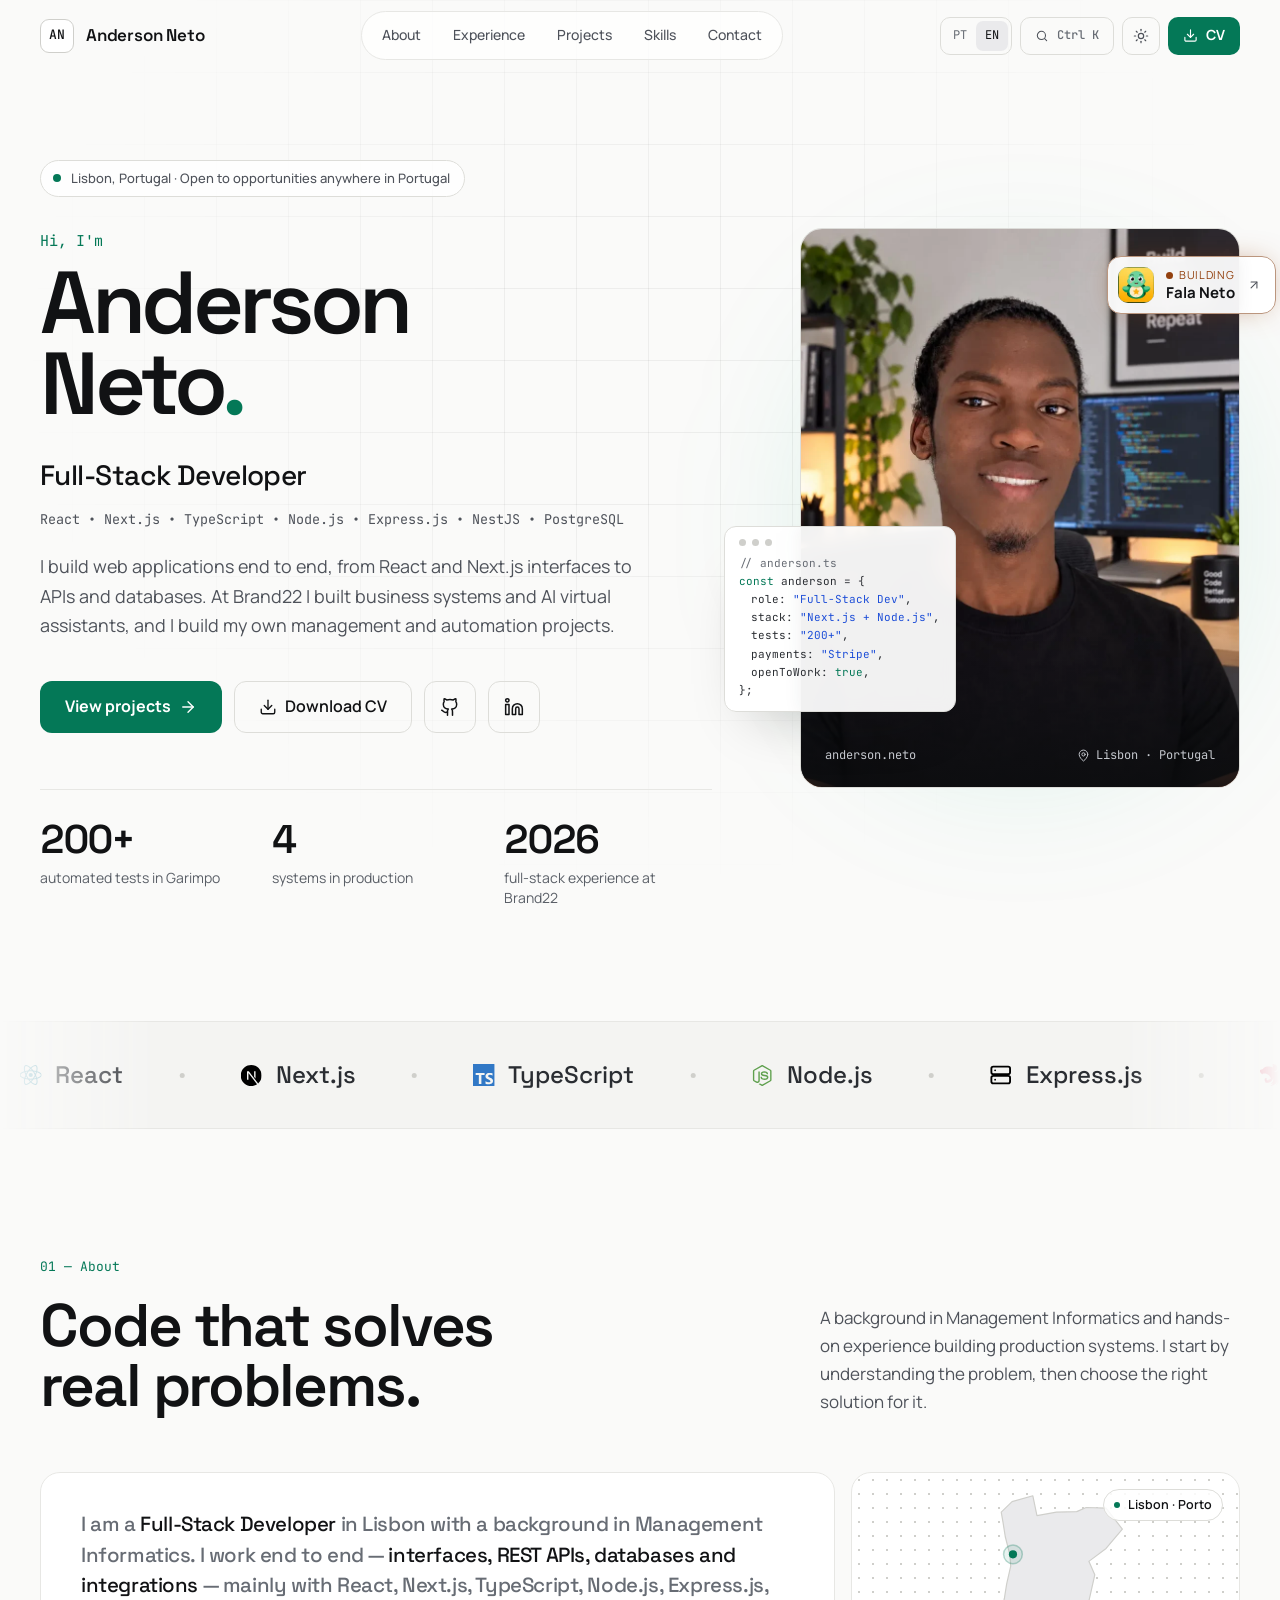
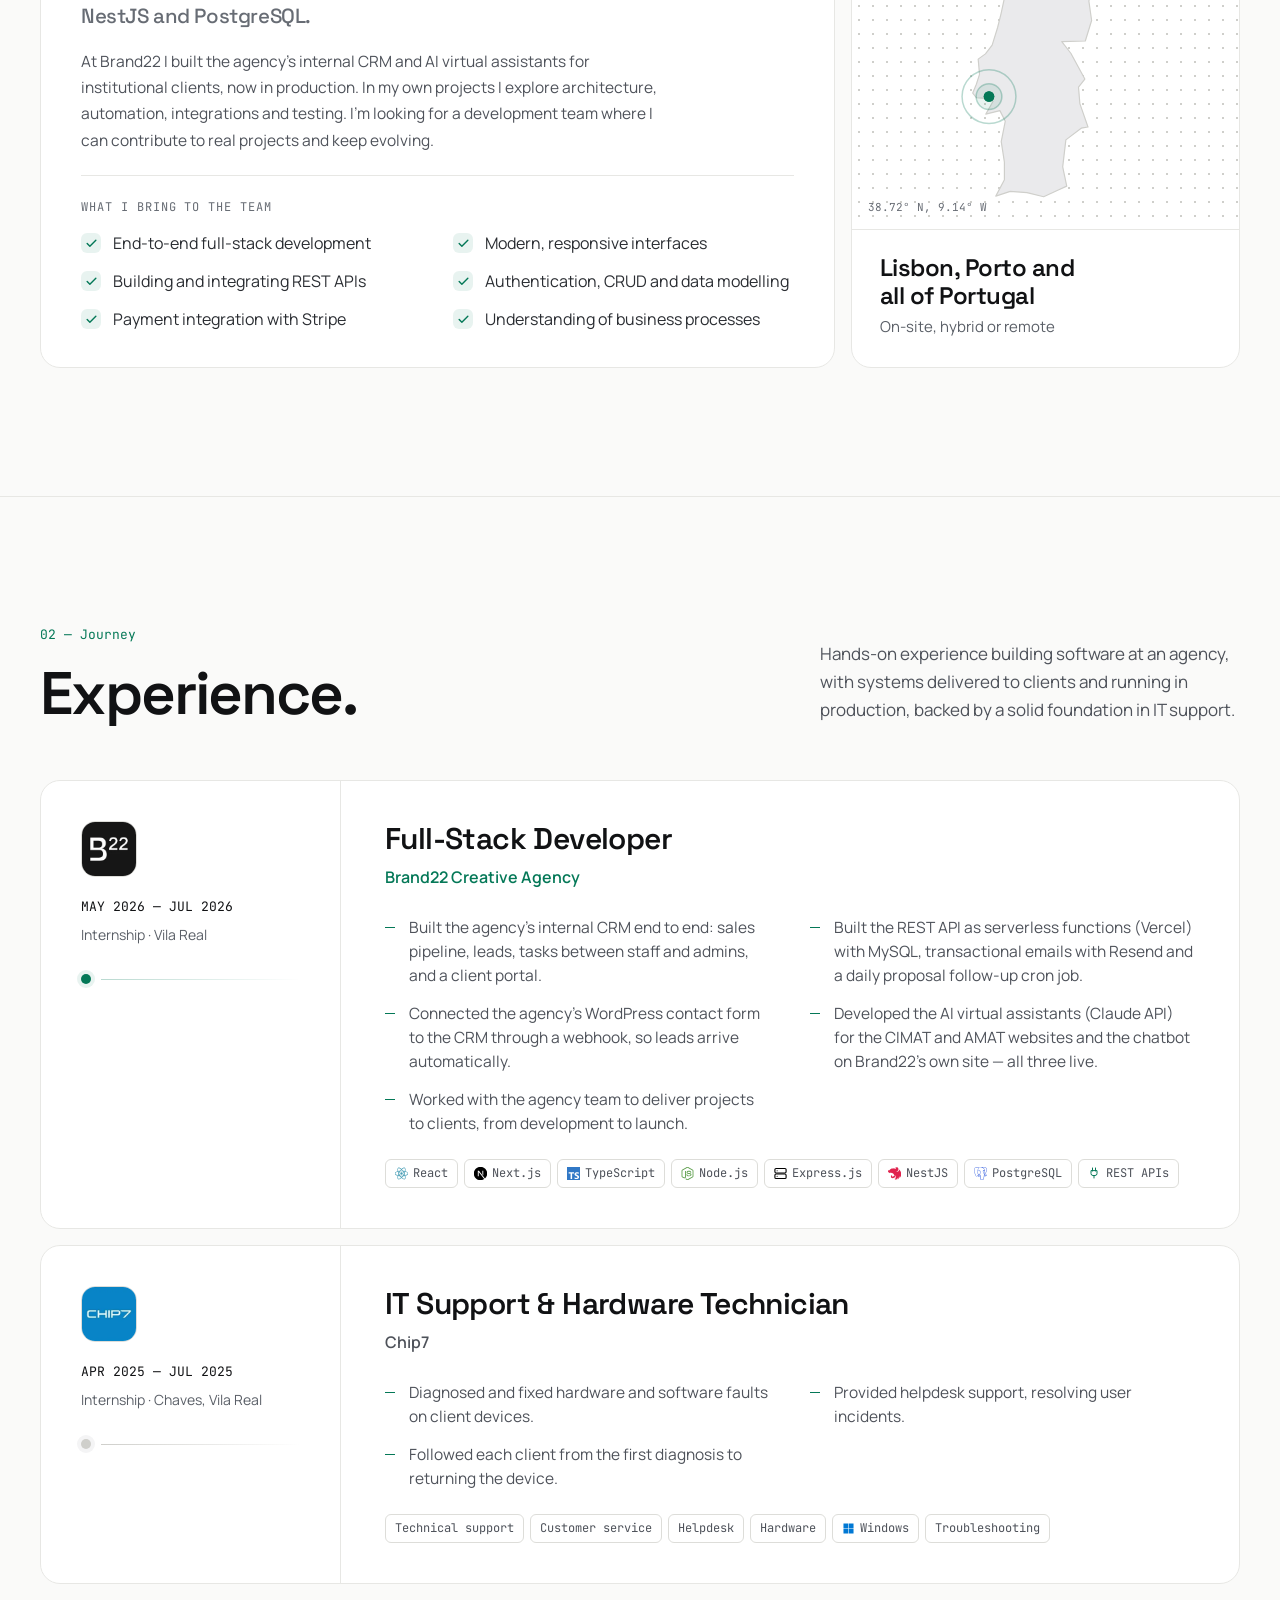
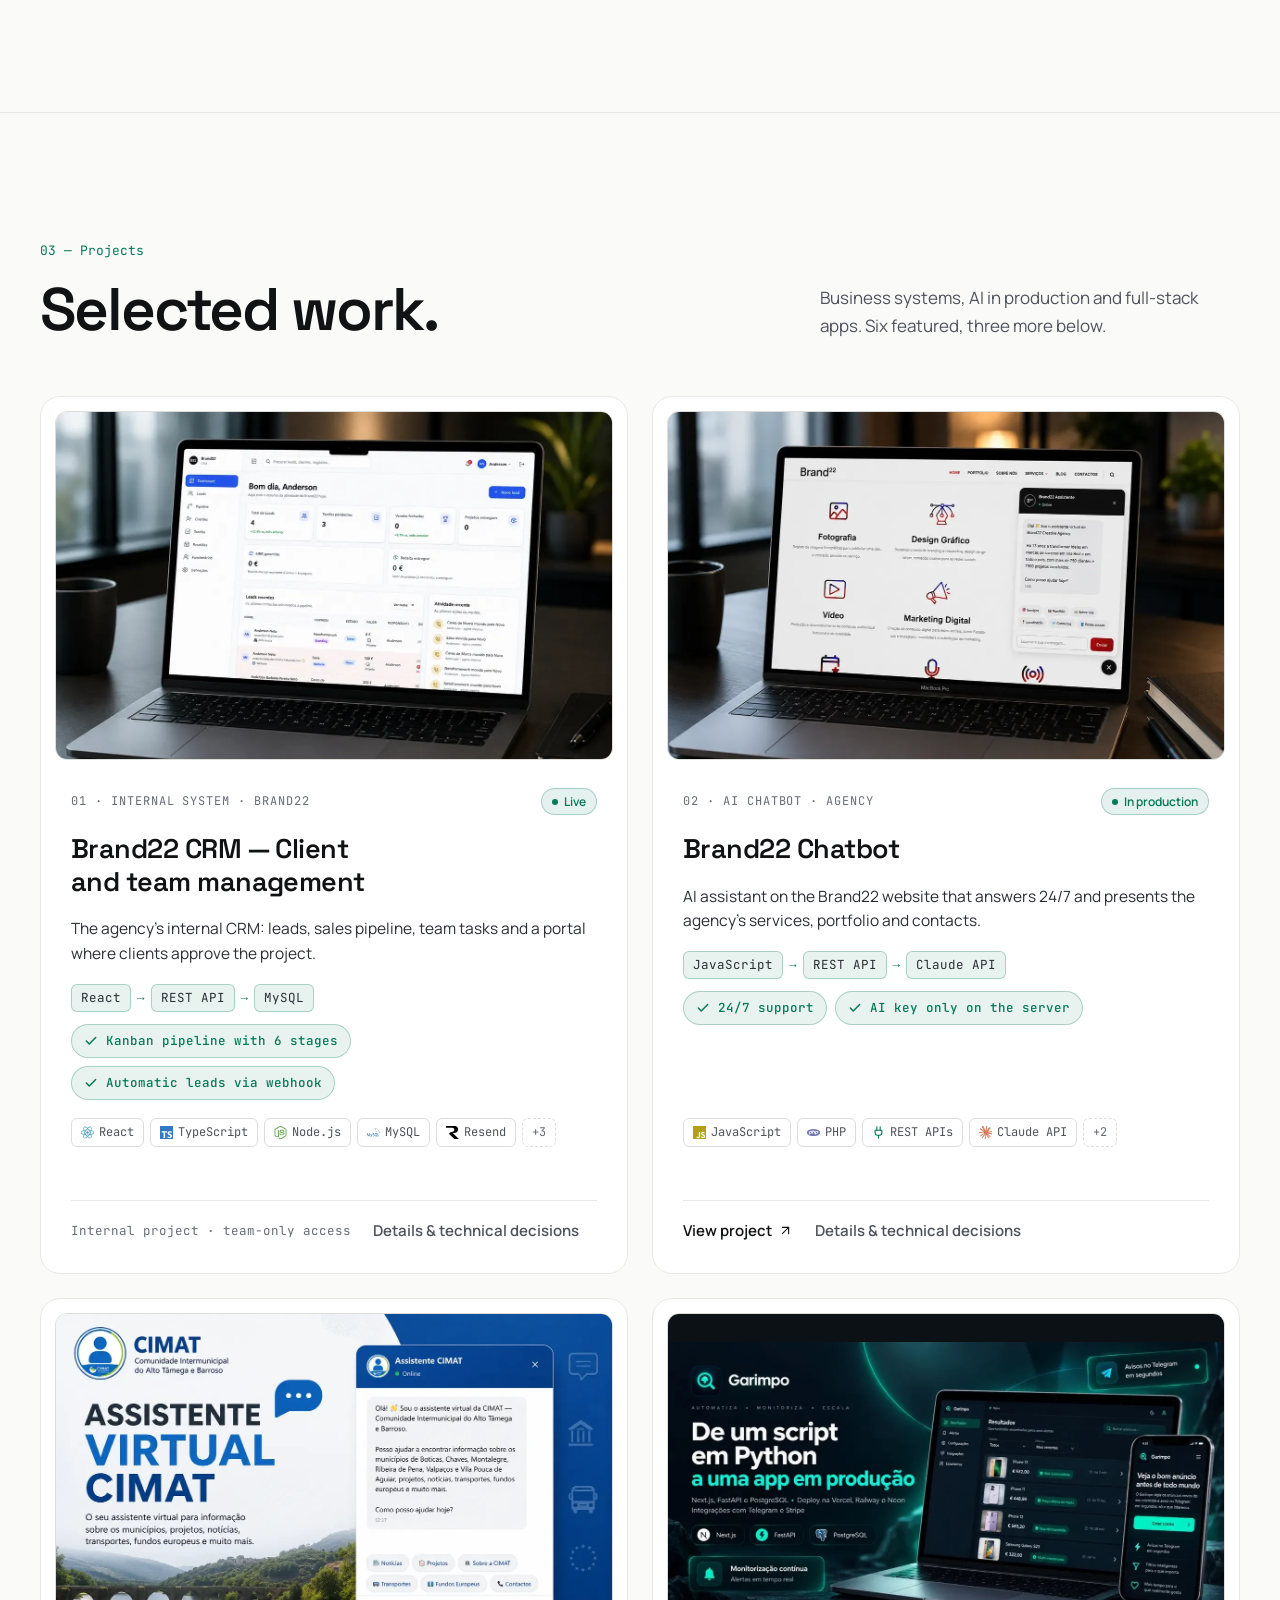
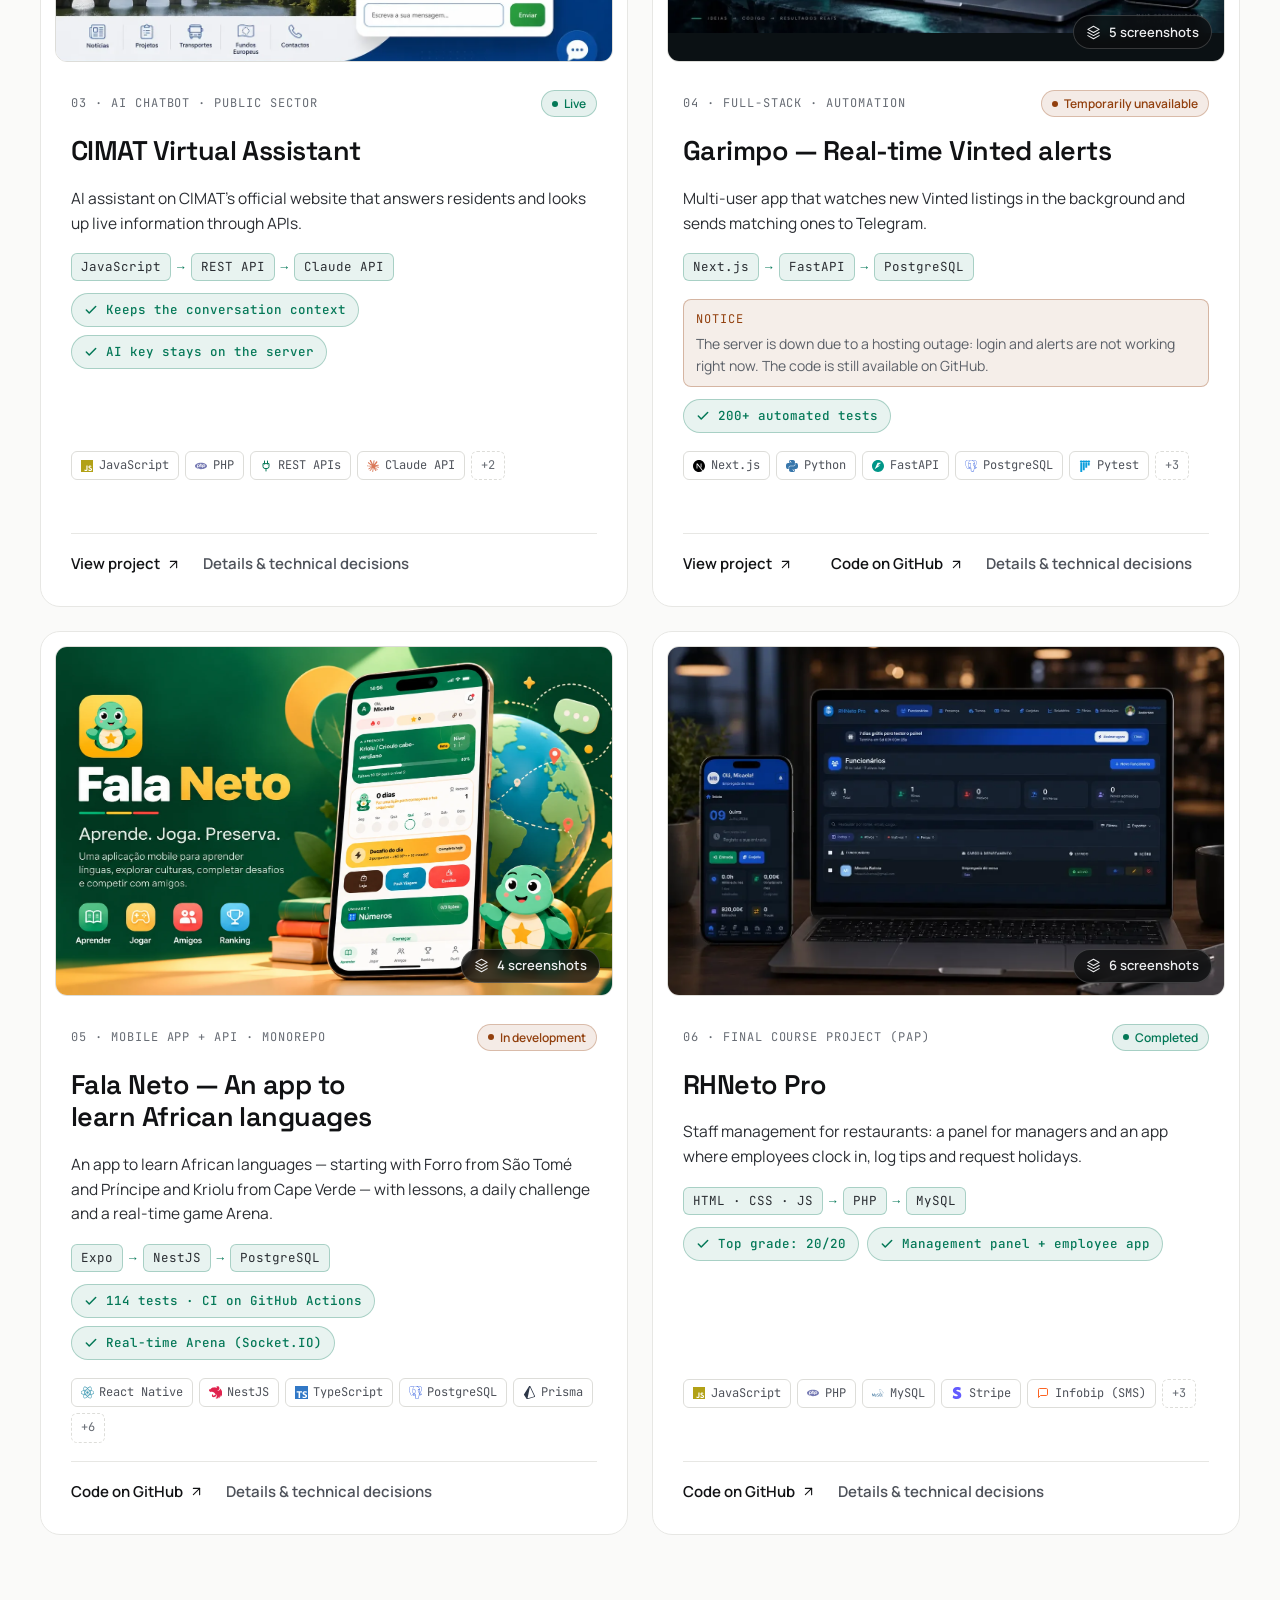
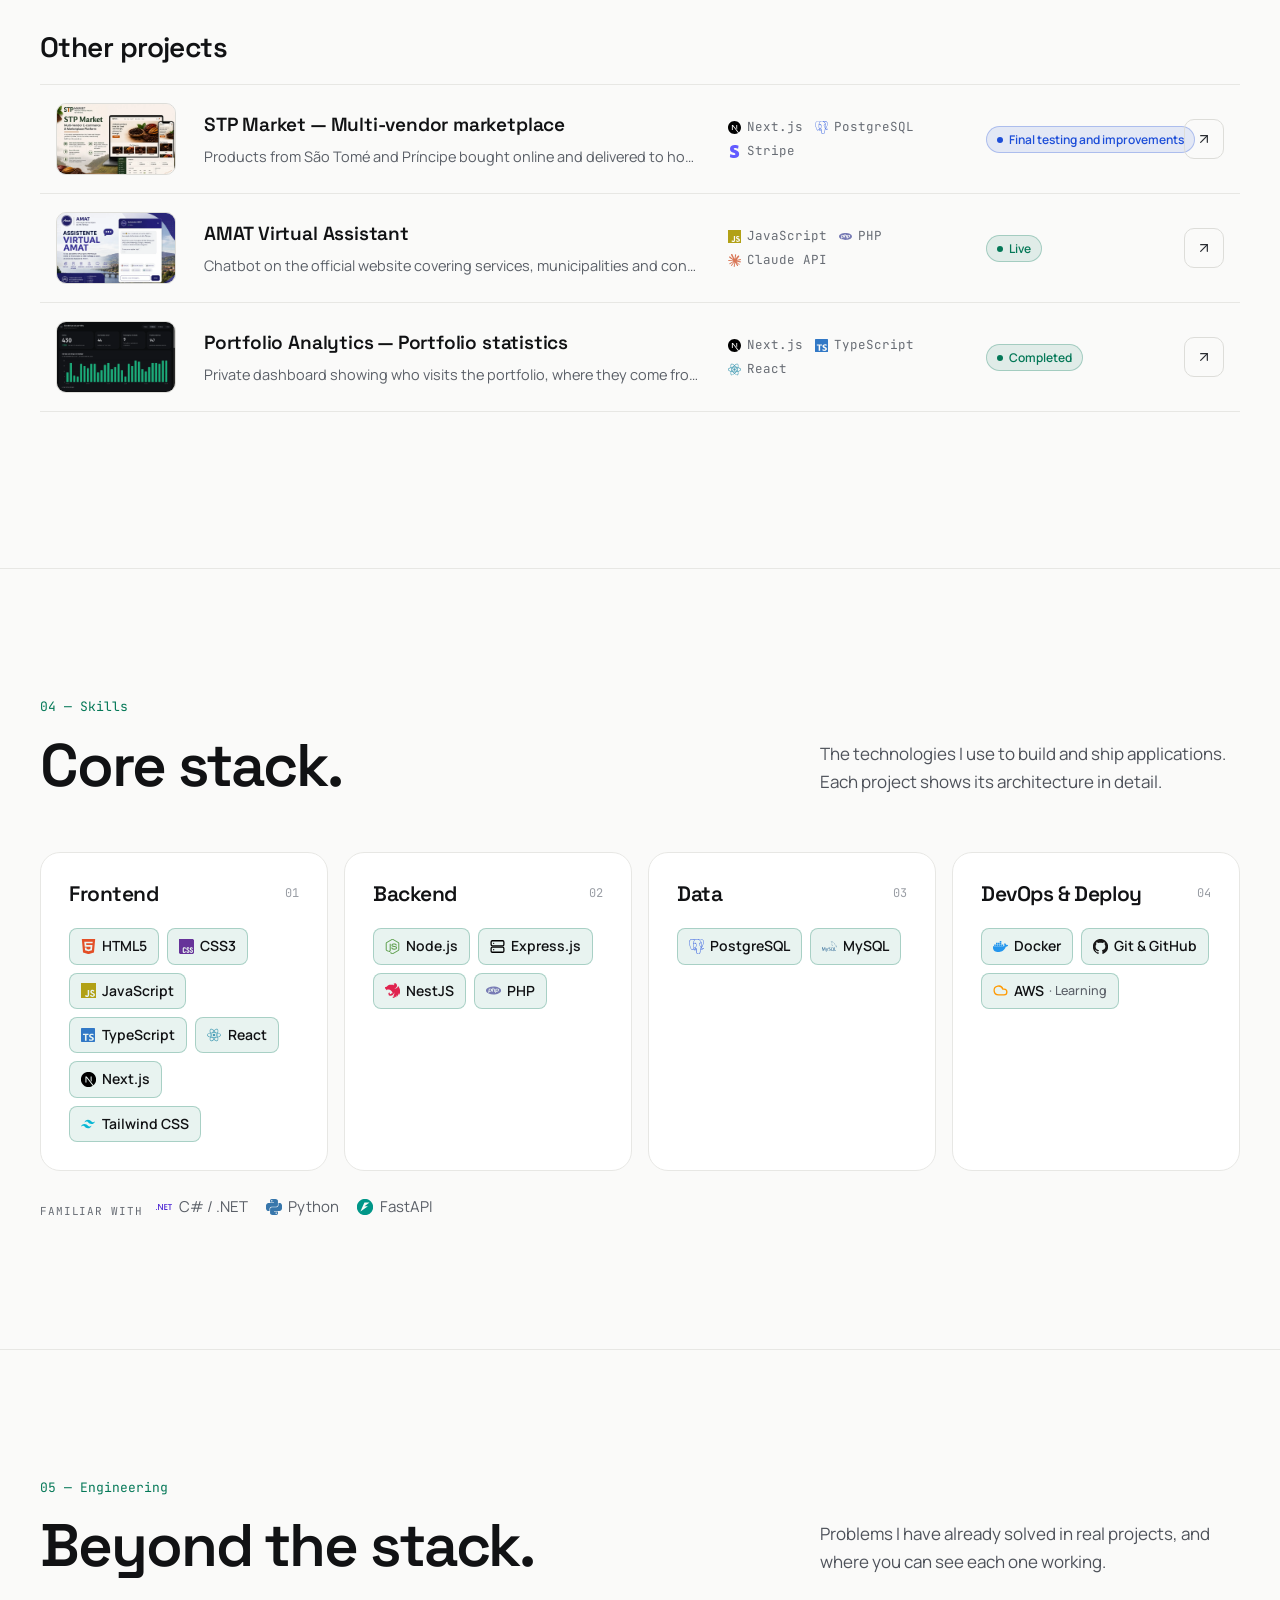
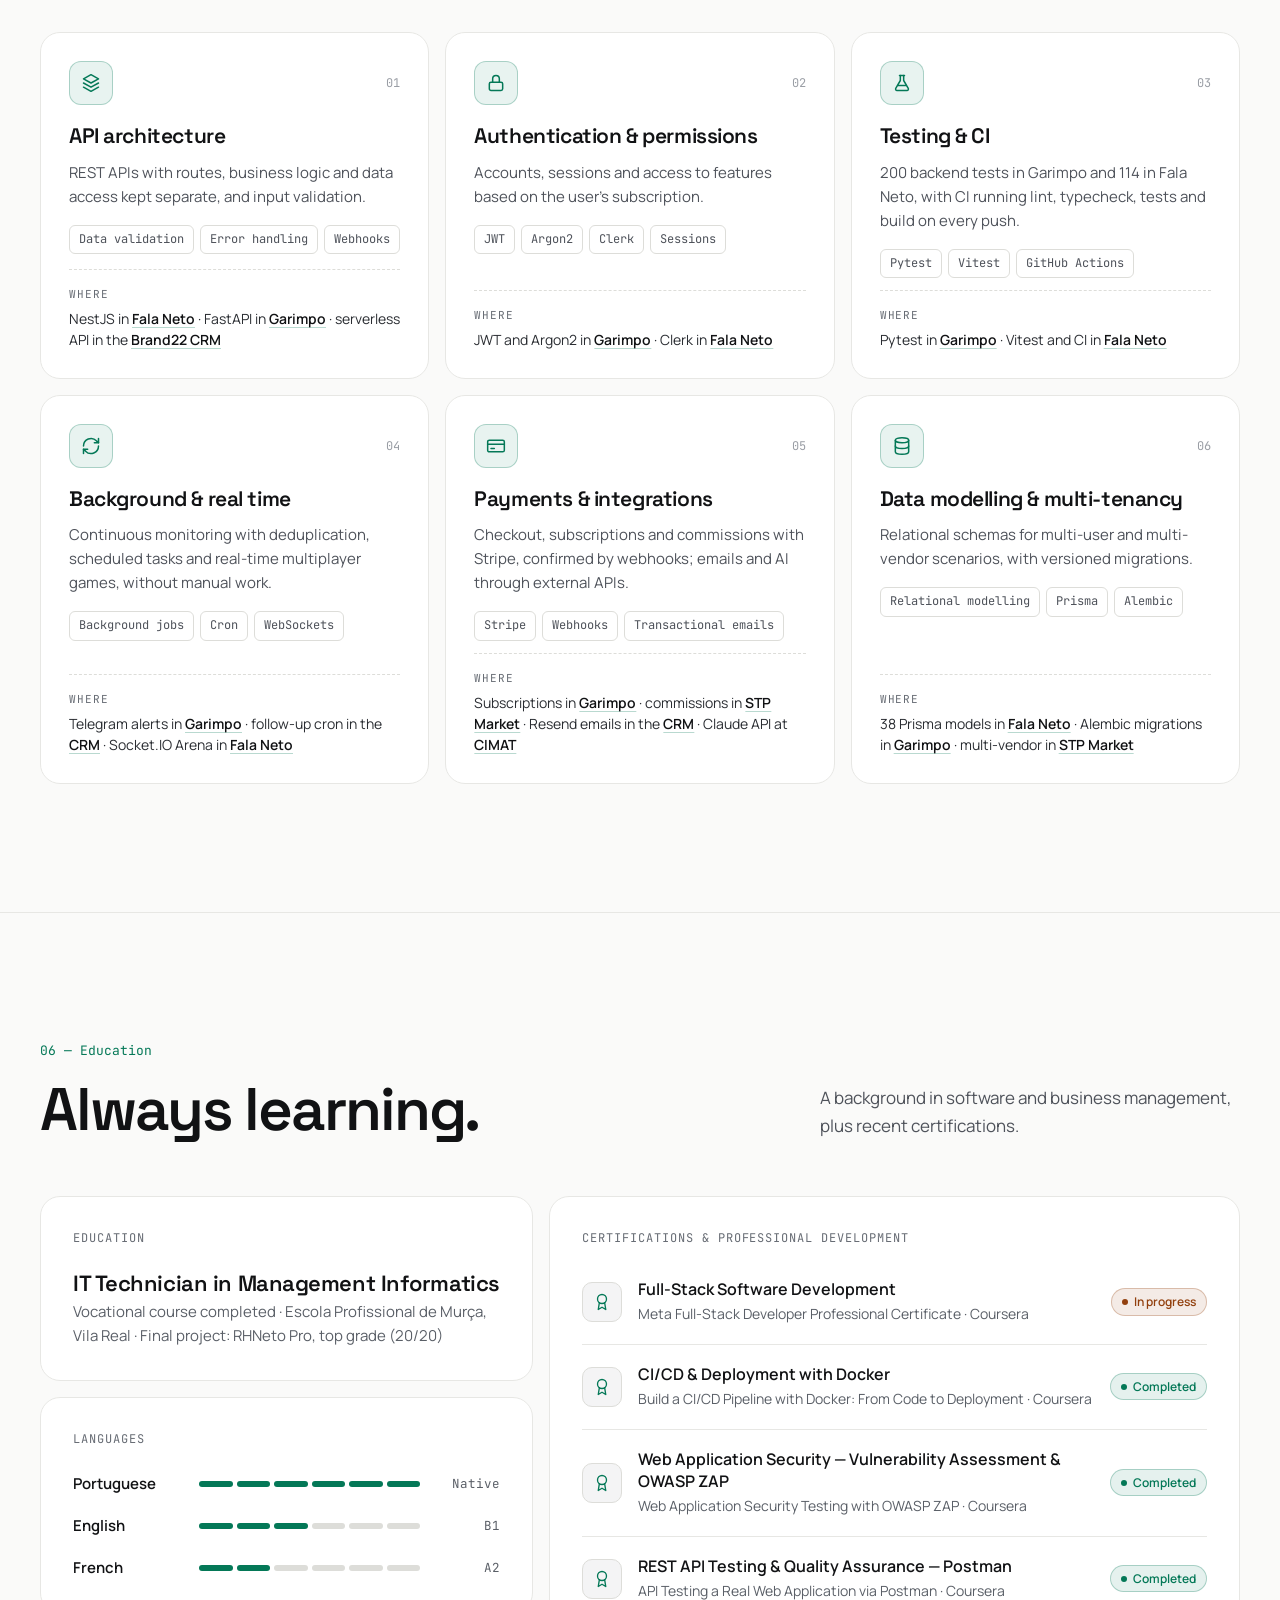
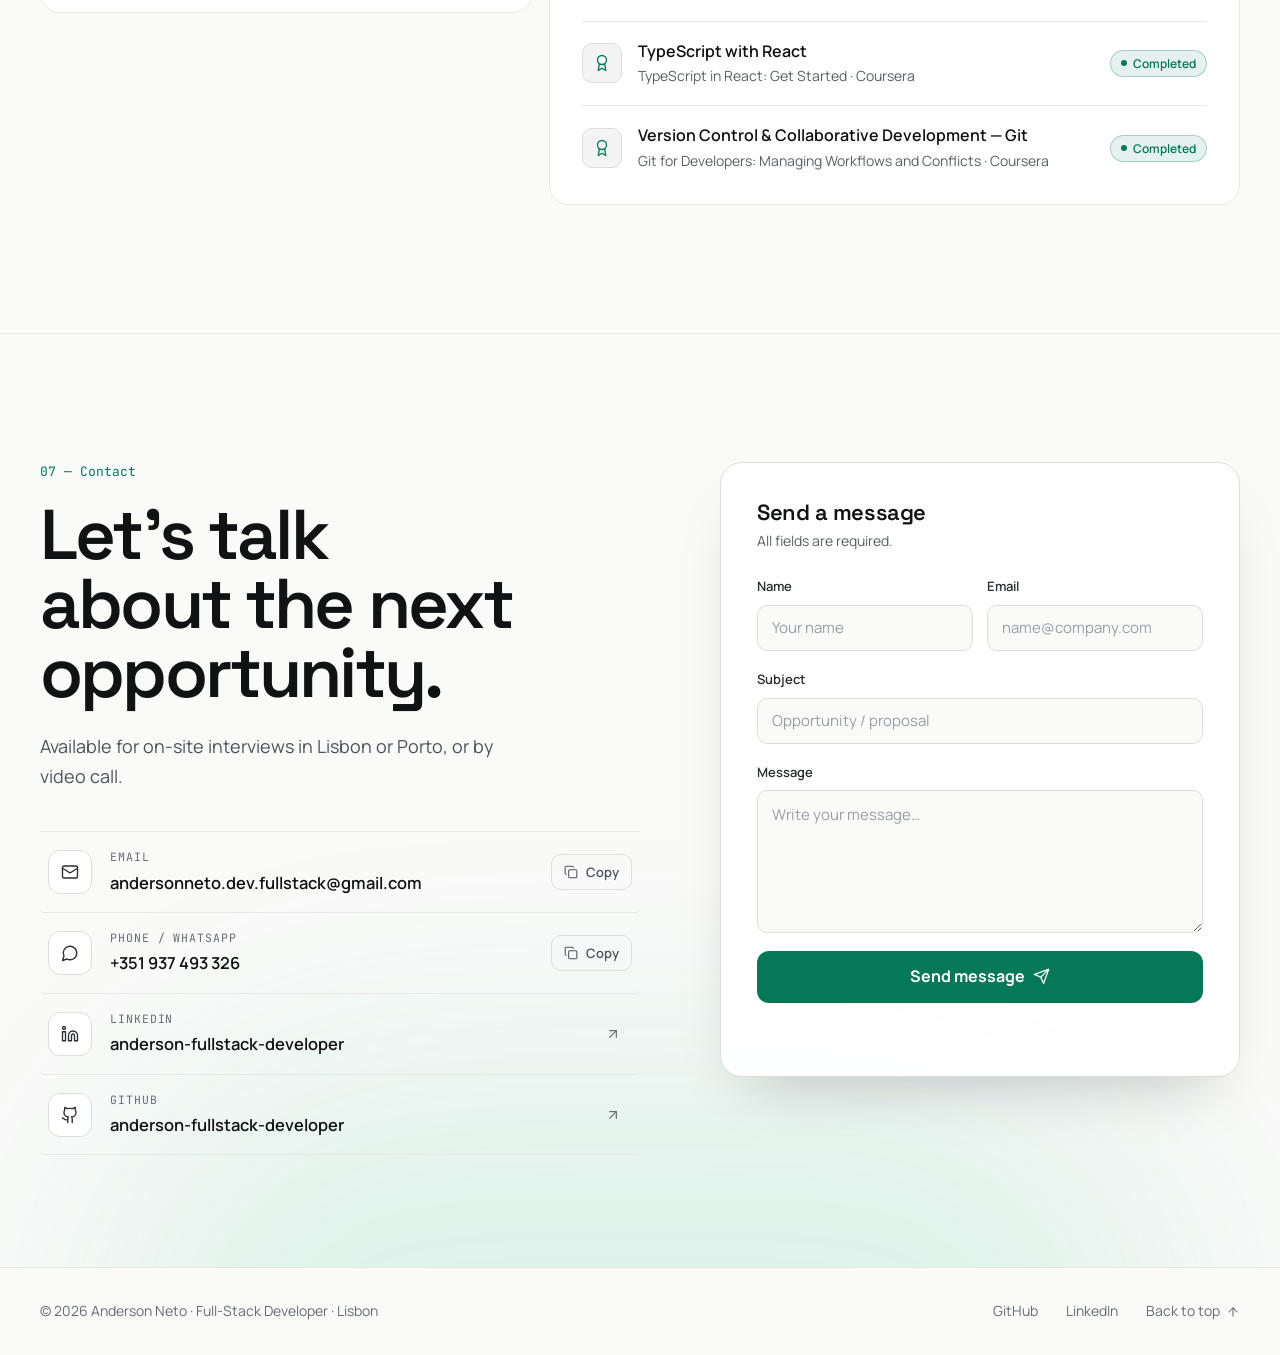
==== en.html @ 2ad6098a "docs: update links to the renamed GitHub repositories" ====
<!DOCTYPE html>
<html lang="en" data-theme="dark">
<head>
  <meta charset="UTF-8">
  <meta name="viewport" content="width=device-width, initial-scale=1.0">

  <title>Anderson Neto | Full-Stack Developer</title>
  <meta name="description" content="Portfolio of Anderson Neto, Full-Stack Developer in Lisbon: React, Next.js, TypeScript and Node.js. An internal CRM and AI assistants in production, built at Brand22.">
  <meta name="author" content="Anderson Neto">
  <meta name="robots" content="index, follow">
  <meta name="theme-color" content="#0C0D0F" media="(prefers-color-scheme: dark)">
  <meta name="theme-color" content="#FAFAF9" media="(prefers-color-scheme: light)">
  <link rel="canonical" href="https://andersonneto.gt.tc/en.html">
  <link rel="alternate" hreflang="pt-PT" href="https://andersonneto.gt.tc/">
  <link rel="alternate" hreflang="en" href="https://andersonneto.gt.tc/en.html">
  <link rel="alternate" hreflang="x-default" href="https://andersonneto.gt.tc/">
  <link rel="icon" href="data:image/svg+xml,%3Csvg xmlns='http://www.w3.org/2000/svg' viewBox='0 0 64 64'%3E%3Crect width='64' height='64' rx='14' fill='%230C0D0F'/%3E%3Ctext x='32' y='41' font-family='monospace' font-size='26' font-weight='700' fill='%23ECEDEF' text-anchor='middle'%3EAN%3C/text%3E%3Ccircle cx='52' cy='50' r='4' fill='%2334D399'/%3E%3C/svg%3E">

  <meta property="og:type" content="website">
  <meta property="og:title" content="Anderson Neto | Full-Stack Developer">
  <meta property="og:description" content="An internal CRM and AI assistants in production, built at Brand22. React, Next.js, TypeScript and Node.js.">
  <meta property="og:url" content="https://andersonneto.gt.tc/en.html">
  <meta property="og:site_name" content="Anderson Neto">
  <meta property="og:image" content="https://andersonneto.gt.tc/assets/img/og-image-en.png">
  <meta property="og:image:width" content="1200">
  <meta property="og:image:height" content="630">
  <meta property="og:image:alt" content="Anderson Neto, Full-Stack Developer: React, Next.js, TypeScript, Node.js, NestJS and PostgreSQL">
  <meta property="og:locale" content="en_US">
  <meta property="og:locale:alternate" content="pt_PT">
  <meta name="twitter:card" content="summary_large_image">
  <meta name="twitter:title" content="Anderson Neto | Full-Stack Developer">
  <meta name="twitter:description" content="An internal CRM and AI assistants in production, built at Brand22. React, Next.js, TypeScript and Node.js.">
  <meta name="twitter:image" content="https://andersonneto.gt.tc/assets/img/og-image-en.png">

  <script>
    (function () {
      var theme = null;
      try { theme = localStorage.getItem("theme"); } catch (e) {}
      if (theme !== "dark" && theme !== "light") {
        theme = window.matchMedia("(prefers-color-scheme: light)").matches ? "light" : "dark";
      }
      document.documentElement.setAttribute("data-theme", theme);
      document.documentElement.classList.add("js");
    })();
  </script>

  <link rel="preload" href="assets/fonts/manrope-latin.woff2" as="font" type="font/woff2" crossorigin>
  <link rel="preload" href="assets/fonts/space-grotesk-latin.woff2" as="font" type="font/woff2" crossorigin>
  <link rel="preload" as="image" href="assets/img/profile/an-portrait.webp" type="image/webp">
  <link rel="stylesheet" href="assets/css/index.css?v=20261102">
  <script defer src="https://cdn.jsdelivr.net/npm/emailjs-com@3/dist/email.min.js"></script>
  <script defer src="assets/js/index.js?v=20261102"></script>
  <script data-goatcounter="https://andersonneto.goatcounter.com/count" async src="https://gc.zgo.at/count.js"></script>

  <script type="application/ld+json">
  {
    "@context": "https://schema.org",
    "@type": "Person",
    "name": "Anderson Neto",
    "jobTitle": "Full-Stack Developer",
    "url": "https://andersonneto.gt.tc/en.html",
    "image": "https://andersonneto.gt.tc/assets/img/profile/an-portrait.png",
    "email": "mailto:andersonneto.dev.fullstack@gmail.com",
    "knowsAbout": ["React", "Next.js", "TypeScript", "Node.js", "PostgreSQL", "MySQL", "REST APIs", "Python", "FastAPI"],
    "address": {
      "@type": "PostalAddress",
      "addressLocality": "Lisbon",
      "addressCountry": "PT"
    },
    "sameAs": [
      "https://github.com/anderson-fullstack-developer",
      "https://linkedin.com/in/anderson-fullstack-developer"
    ]
  }
  </script>
</head>
<body>
  <svg xmlns="http://www.w3.org/2000/svg" style="display: none">
    <symbol id="i-arrow-right" viewBox="0 0 24 24"><path d="M5 12h14"/><path d="m12 5 7 7-7 7"/></symbol>
    <symbol id="i-arrow-up-right" viewBox="0 0 24 24"><path d="M7 7h10v10"/><path d="M7 17 17 7"/></symbol>
    <symbol id="i-arrow-up" viewBox="0 0 24 24"><path d="m5 12 7-7 7 7"/><path d="M12 19V5"/></symbol>
    <symbol id="i-download" viewBox="0 0 24 24"><path d="M12 15V3"/><path d="M21 15v4a2 2 0 0 1-2 2H5a2 2 0 0 1-2-2v-4"/><path d="m7 10 5 5 5-5"/></symbol>
    <symbol id="i-github" viewBox="0 0 24 24"><path d="M15 22v-4a4.8 4.8 0 0 0-1-3.5c3 0 6-2 6-5.5.08-1.25-.27-2.48-1-3.5.28-1.15.28-2.35 0-3.5 0 0-1 0-3 1.5-2.64-.5-5.36-.5-8 0C6 2 5 2 5 2c-.3 1.15-.3 2.35 0 3.5A5.4 5.4 0 0 0 4 9c0 3.5 3 5.5 6 5.5-.39.49-.68 1.05-.85 1.65-.17.6-.22 1.23-.15 1.85v4"/><path d="M9 18c-4.51 2-5-2-7-2"/></symbol>
    <symbol id="i-linkedin" viewBox="0 0 24 24"><path d="M16 8a6 6 0 0 1 6 6v7h-4v-7a2 2 0 0 0-4 0v7h-4v-7a6 6 0 0 1 6-6z"/><rect x="2" y="9" width="4" height="12"/><circle cx="4" cy="4" r="2"/></symbol>
    <symbol id="i-mail" viewBox="0 0 24 24"><rect x="2" y="4" width="20" height="16" rx="2"/><path d="m22 7-8.97 5.7a1.94 1.94 0 0 1-2.06 0L2 7"/></symbol>
    <symbol id="i-chat" viewBox="0 0 24 24"><path d="M7.9 20A9 9 0 1 0 4 16.1L2 22Z"/></symbol>
    <symbol id="i-pin" viewBox="0 0 24 24"><path d="M20 10c0 5-5.5 10.2-7.4 11.8a1 1 0 0 1-1.2 0C9.5 20.2 4 15 4 10a8 8 0 0 1 16 0"/><circle cx="12" cy="10" r="3"/></symbol>
    <symbol id="i-search" viewBox="0 0 24 24"><circle cx="11" cy="11" r="7"/><path d="m20 20-3.5-3.5"/></symbol>
    <symbol id="i-moon" viewBox="0 0 24 24"><path d="M12 3a6 6 0 0 0 9 9 9 9 0 1 1-9-9Z"/></symbol>
    <symbol id="i-sun" viewBox="0 0 24 24"><circle cx="12" cy="12" r="4"/><path d="M12 2v2"/><path d="M12 20v2"/><path d="m4.93 4.93 1.41 1.41"/><path d="m17.66 17.66 1.41 1.41"/><path d="M2 12h2"/><path d="M20 12h2"/><path d="m6.34 17.66-1.41 1.41"/><path d="m19.07 4.93-1.41 1.41"/></symbol>
    <symbol id="i-menu" viewBox="0 0 24 24"><path d="M4 8h16"/><path d="M4 16h16"/></symbol>
    <symbol id="i-close" viewBox="0 0 24 24"><path d="M18 6 6 18"/><path d="m6 6 12 12"/></symbol>
    <symbol id="i-check" viewBox="0 0 24 24"><path d="M20 6 9 17l-5-5"/></symbol>
    <symbol id="i-code" viewBox="0 0 24 24"><path d="m16 18 6-6-6-6"/><path d="m8 6-6 6 6 6"/></symbol>
    <symbol id="i-copy" viewBox="0 0 24 24"><rect x="8" y="8" width="14" height="14" rx="2"/><path d="M4 16c-1.1 0-2-.9-2-2V4c0-1.1.9-2 2-2h10c1.1 0 2 .9 2 2"/></symbol>
    <symbol id="i-send" viewBox="0 0 24 24"><path d="m22 2-7 20-4-9-9-4Z"/><path d="M22 2 11 13"/></symbol>
    <symbol id="i-award" viewBox="0 0 24 24"><circle cx="12" cy="8" r="6"/><path d="M15.5 12.9 17 22l-5-3-5 3 1.5-9.1"/></symbol>
    <symbol id="i-hash" viewBox="0 0 24 24"><path d="M4 9h16"/><path d="M4 15h16"/><path d="M10 3 8 21"/><path d="M16 3l-2 18"/></symbol>
    <symbol id="i-layers" viewBox="0 0 24 24"><path d="m12 2 9 5-9 5-9-5 9-5Z"/><path d="m3 12 9 5 9-5"/><path d="m3 17 9 5 9-5"/></symbol>
    <symbol id="i-lock" viewBox="0 0 24 24"><rect x="4" y="11" width="16" height="10" rx="2"/><path d="M8 11V7a4 4 0 0 1 8 0v4"/></symbol>
    <symbol id="i-flask" viewBox="0 0 24 24"><path d="M9 3h6"/><path d="M10 3v6L4.5 18.5A1.7 1.7 0 0 0 6 21h12a1.7 1.7 0 0 0 1.5-2.5L14 9V3"/><path d="M7.5 15h9"/></symbol>
    <symbol id="i-refresh" viewBox="0 0 24 24"><path d="M21 12a9 9 0 0 1-15.5 6.2L3 16"/><path d="M3 21v-5h5"/><path d="M3 12a9 9 0 0 1 15.5-6.2L21 8"/><path d="M21 3v5h-5"/></symbol>
    <symbol id="i-card" viewBox="0 0 24 24"><rect x="2" y="5" width="20" height="14" rx="2"/><path d="M2 10h20"/><path d="M6 15h4"/></symbol>
    <symbol id="i-database" viewBox="0 0 24 24"><ellipse cx="12" cy="5" rx="8" ry="3"/><path d="M4 5v14c0 1.7 3.6 3 8 3s8-1.3 8-3V5"/><path d="M4 12c0 1.7 3.6 3 8 3s8-1.3 8-3"/></symbol>
  </svg>
  <a href="#main" class="skip-link">Skip to content</a>
  <div class="scroll-progress" aria-hidden="true"></div>

  <header class="navbar" id="top">
    <div class="container nav-wrap">
      <a href="#home" class="logo">
        <span class="logo-mark" aria-hidden="true">AN</span>
        <span class="logo-name">Anderson Neto</span>
      </a>

      <nav class="nav" id="navMenu" aria-label="Main navigation">
        <span class="nav-indicator" aria-hidden="true"></span>
        <a href="#sobre" class="nav-link">About</a>
        <a href="#experiencia" class="nav-link">Experience</a>
        <a href="#projetos" class="nav-link">Projects</a>
        <a href="#competencias" class="nav-link">Skills</a>
        <a href="#contacto" class="nav-link">Contact</a>
      </nav>

      <div class="nav-actions">
        <div class="lang-switch" role="group" aria-label="Language">
          <a href="index.html" hreflang="pt" lang="pt">PT</a>
          <a href="en.html" hreflang="en" lang="en" aria-current="true">EN</a>
        </div>
        <button class="btn btn-ghost btn-sm kbd-btn" id="paletteOpen" type="button">
          <span class="sr-only">Open command palette</span>
          <svg class="i" width="14" height="14" aria-hidden="true"><use href="#i-search"></use></svg>
          <kbd class="kbd-hint">Ctrl K</kbd>
        </button>
        <button class="btn btn-ghost btn-icon" id="themeToggle" type="button" aria-label="Switch to light theme">
          <svg class="i theme-icon-dark" width="16" height="16" aria-hidden="true"><use href="#i-moon"></use></svg>
          <svg class="i theme-icon-light" width="16" height="16" aria-hidden="true"><use href="#i-sun"></use></svg>
        </button>
        <a class="btn btn-primary btn-sm nav-cv" href="assets/docs/CV-Anderson-Neto-EN.pdf" download="CV-Anderson-Neto-EN.pdf">
          <svg class="i" width="15" height="15" aria-hidden="true"><use href="#i-download"></use></svg>
          CV
        </a>
        <button class="btn btn-ghost btn-icon mobile-toggle" id="mobileToggle" type="button" aria-label="Open menu" aria-expanded="false" aria-controls="navMenu">
          <svg class="i" width="18" height="18" aria-hidden="true"><use href="#i-menu"></use></svg>
        </button>
      </div>
    </div>
  </header>

  <main id="main">
    <section id="home" class="hero" aria-labelledby="heroTitle">
      <div class="grid-bg" aria-hidden="true"></div>
      <div class="container hero-grid">
        <div class="hero-copy">
          <p class="status-pill hero-in" style="--d:0">
            <span class="pulse-dot" aria-hidden="true"></span>
            Lisbon, Portugal · Open to opportunities anywhere in Portugal
          </p>

          <p class="hero-greeting hero-in" style="--d:1">Hi, I'm</p>

          <h1 id="heroTitle" class="hero-title">
            <span class="hero-word" style="--d:1">Anderson</span>
            <span class="hero-word" style="--d:2">Neto<span class="accent">.</span></span>
          </h1>
          <p class="hero-role hero-in" style="--d:3"><span>Full-Stack Developer</span><span class="hero-stack">React • Next.js • TypeScript • Node.js • Express.js • NestJS • PostgreSQL</span></p>
          <p class="hero-text hero-in" style="--d:4">
            I build web applications end to end, from React and Next.js interfaces to APIs and databases. At Brand22 I built business systems and AI virtual assistants, and I build my own management and automation projects.
          </p>

          <div class="hero-cta hero-in" style="--d:5">
            <a href="#projetos" class="btn btn-primary btn-lg magnetic">
              View projects
              <svg class="i" width="18" height="18" aria-hidden="true"><use href="#i-arrow-right"></use></svg>
            </a>
            <a href="assets/docs/CV-Anderson-Neto-EN.pdf" class="btn btn-ghost btn-lg magnetic" download="CV-Anderson-Neto-EN.pdf">
              <svg class="i" width="18" height="18" aria-hidden="true"><use href="#i-download"></use></svg>
              Download CV
            </a>
            <a href="https://github.com/anderson-fullstack-developer" class="btn btn-ghost btn-lg btn-icon-lg" target="_blank" rel="noopener noreferrer" aria-label="GitHub (opens in a new tab)">
              <svg class="i" width="20" height="20" aria-hidden="true"><use href="#i-github"></use></svg>
            </a>
            <a href="https://linkedin.com/in/anderson-fullstack-developer" class="btn btn-ghost btn-lg btn-icon-lg" target="_blank" rel="noopener noreferrer" aria-label="LinkedIn (opens in a new tab)">
              <svg class="i" width="20" height="20" aria-hidden="true"><use href="#i-linkedin"></use></svg>
            </a>
          </div>

          <ul class="metrics hero-in" style="--d:6">
            <li><strong data-count="200" data-suffix="+">200+</strong><span>automated tests in Garimpo</span></li><li><strong data-count="4">4</strong><span>systems in production</span></li><li><strong>2026</strong><span>full-stack experience at Brand22</span></li>
          </ul>
        </div>

        <div class="hero-visual hero-in" style="--d:3">
          <div class="hero-glow" aria-hidden="true"></div>
          <figure class="portrait">
            <img src="assets/img/profile/an-portrait.webp"
                 alt="Portrait of Anderson Neto"
                 width="900" height="1125"
                 fetchpriority="high"
                 decoding="async">
            <figcaption class="portrait-caption">
              <span>anderson.neto</span>
              <span class="portrait-loc">
                <svg class="i" width="13" height="13" aria-hidden="true"><use href="#i-pin"></use></svg>
                Lisbon · Portugal
              </span>
            </figcaption>
          </figure>

          <a class="float-card float-status" href="#projeto-fala-neto" aria-label="See the Fala Neto project, in progress">
            <img class="float-status-icon" src="assets/img/projects/fala-neto/icone.webp" alt="" width="36" height="36" decoding="async">
            <span class="float-status-text">
              <span class="float-status-label"><span class="dot dot-amber" aria-hidden="true"></span>Building</span>
              <strong>Fala Neto</strong>
            </span>
            <svg class="i float-status-arrow" width="14" height="14" aria-hidden="true"><use href="#i-arrow-up-right"></use></svg>
          </a>

          <div class="float-card float-code" aria-hidden="true">
            <span class="browser-dots"><i></i><i></i><i></i></span>
            <code>
              <span class="c-comment">// anderson.ts</span>
              <span><span class="c-key">const</span> anderson = {</span>
              <span class="c-indent">role: <span class="c-str">"Full-Stack Dev"</span>,</span>
              <span class="c-indent">stack: <span class="c-str">"Next.js + Node.js"</span>,</span>
              <span class="c-indent">tests: <span class="c-str">"200+"</span>,</span>
              <span class="c-indent">payments: <span class="c-str">"Stripe"</span>,</span>
              <span class="c-indent">openToWork: <span class="c-key">true</span>,</span>
              <span>};</span>
            </code>
          </div>
        </div>
      </div>
    </section>

    <div class="marquee" aria-label="Technologies I work with">
      <ul class="marquee-track">
        <li class="is-key" style="--tc: #61DAFB"><span class="ti ti-light" style="--ti: url(../img/tech/react.svg); --tc: #61DAFB" aria-hidden="true"></span>React</li><li class="is-key" style="--tc: #000000"><span class="ti ti-dark" style="--ti: url(../img/tech/nextdotjs.svg); --tc: #000000" aria-hidden="true"></span>Next.js</li><li class="is-key" style="--tc: #3178C6"><span class="ti" style="--ti: url(../img/tech/typescript.svg); --tc: #3178C6" aria-hidden="true"></span>TypeScript</li><li class="is-key" style="--tc: #5FA04E"><span class="ti" style="--ti: url(../img/tech/nodedotjs.svg); --tc: #5FA04E" aria-hidden="true"></span>Node.js</li><li class="is-key" style="--tc: #000000"><span class="ti ti-dark" style="--ti: url(../img/tech/express.svg); --tc: #000000" aria-hidden="true"></span>Express.js</li><li class="is-key" style="--tc: #E0234E"><span class="ti" style="--ti: url(../img/tech/nestjs.svg); --tc: #E0234E" aria-hidden="true"></span>NestJS</li><li class="is-key" style="--tc: #4169E1"><span class="ti" style="--ti: url(../img/tech/postgresql.svg); --tc: #4169E1" aria-hidden="true"></span>PostgreSQL</li><li class="is-key" style="--tc: var(--accent)"><span class="ti" style="--ti: url(../img/tech/api.svg); --tc: var(--accent)" aria-hidden="true"></span>REST APIs</li><li style="--tc: #2496ED"><span class="ti" style="--ti: url(../img/tech/docker.svg); --tc: #2496ED" aria-hidden="true"></span>Docker</li><li style="--tc: #FF9900"><span class="ti" style="--ti: url(../img/tech/aws.svg); --tc: #FF9900" aria-hidden="true"></span>AWS</li><li style="--tc: #F03C2E"><span class="ti" style="--ti: url(../img/tech/git.svg); --tc: #F03C2E" aria-hidden="true"></span>Git</li>
      </ul>
      <ul class="marquee-track" aria-hidden="true">
        <li class="is-key" style="--tc: #61DAFB"><span class="ti ti-light" style="--ti: url(../img/tech/react.svg); --tc: #61DAFB" aria-hidden="true"></span>React</li><li class="is-key" style="--tc: #000000"><span class="ti ti-dark" style="--ti: url(../img/tech/nextdotjs.svg); --tc: #000000" aria-hidden="true"></span>Next.js</li><li class="is-key" style="--tc: #3178C6"><span class="ti" style="--ti: url(../img/tech/typescript.svg); --tc: #3178C6" aria-hidden="true"></span>TypeScript</li><li class="is-key" style="--tc: #5FA04E"><span class="ti" style="--ti: url(../img/tech/nodedotjs.svg); --tc: #5FA04E" aria-hidden="true"></span>Node.js</li><li class="is-key" style="--tc: #000000"><span class="ti ti-dark" style="--ti: url(../img/tech/express.svg); --tc: #000000" aria-hidden="true"></span>Express.js</li><li class="is-key" style="--tc: #E0234E"><span class="ti" style="--ti: url(../img/tech/nestjs.svg); --tc: #E0234E" aria-hidden="true"></span>NestJS</li><li class="is-key" style="--tc: #4169E1"><span class="ti" style="--ti: url(../img/tech/postgresql.svg); --tc: #4169E1" aria-hidden="true"></span>PostgreSQL</li><li class="is-key" style="--tc: var(--accent)"><span class="ti" style="--ti: url(../img/tech/api.svg); --tc: var(--accent)" aria-hidden="true"></span>REST APIs</li><li style="--tc: #2496ED"><span class="ti" style="--ti: url(../img/tech/docker.svg); --tc: #2496ED" aria-hidden="true"></span>Docker</li><li style="--tc: #FF9900"><span class="ti" style="--ti: url(../img/tech/aws.svg); --tc: #FF9900" aria-hidden="true"></span>AWS</li><li style="--tc: #F03C2E"><span class="ti" style="--ti: url(../img/tech/git.svg); --tc: #F03C2E" aria-hidden="true"></span>Git</li>
      </ul>
    </div>
    <section id="sobre" class="section" aria-labelledby="sobreTitle">
      <div class="container">
        <div class="section-head" data-reveal>
          <div>
            <p class="eyebrow">01 — About</p>
            <h2 id="sobreTitle">Code that solves<br>real problems.</h2>
          </div>
          <p class="section-lead">A background in Management Informatics and hands-on experience building production systems. I start by understanding the problem, then choose the right solution for it.</p>
        </div>

        <div class="bento">
          <article class="panel bento-main" data-reveal>
            <p class="bento-statement">
              I am a <em>Full-Stack Developer</em> in Lisbon with a background in
              Management Informatics. I work end to end — <em>interfaces,
              REST APIs, databases and integrations</em> — mainly with React,
              Next.js, TypeScript, Node.js, Express.js, NestJS and PostgreSQL.
            </p>
            <p class="bento-text">
              At Brand22 I built the agency's internal CRM and AI virtual assistants for
              institutional clients, now in production. In my own projects I explore
              architecture, automation, integrations and testing. I'm looking for a development
              team where I can contribute to real projects and keep evolving.
            </p>
            <div class="divider"></div>
            <p class="mono-label">What I bring to the team</p>
            <ul class="check-list">
              <li><span class="check"><svg class="i" width="13" height="13" aria-hidden="true"><use href="#i-check"></use></svg></span>End-to-end full-stack development</li>
              <li><span class="check"><svg class="i" width="13" height="13" aria-hidden="true"><use href="#i-check"></use></svg></span>Modern, responsive interfaces</li>
              <li><span class="check"><svg class="i" width="13" height="13" aria-hidden="true"><use href="#i-check"></use></svg></span>Building and integrating REST APIs</li>
              <li><span class="check"><svg class="i" width="13" height="13" aria-hidden="true"><use href="#i-check"></use></svg></span>Authentication, CRUD and data modelling</li>
              <li><span class="check"><svg class="i" width="13" height="13" aria-hidden="true"><use href="#i-check"></use></svg></span>Payment integration with Stripe</li>
              <li><span class="check"><svg class="i" width="13" height="13" aria-hidden="true"><use href="#i-check"></use></svg></span>Understanding of business processes</li>
            </ul>
          </article>

          <article class="panel bento-location" data-reveal style="--i:1">
            <div class="map">
              <svg class="map-svg" viewBox="-10 0 300 560" role="img" aria-label="Map of mainland Portugal with Lisbon and Porto marked">
                <path class="map-land" d="M64.1 43.0 L67.2 61.0 L71.0 85.0 L78.7 115.0 L80.3 135.0 L73.3 166.0 L69.5 190.0 L64.1 215.0 L57.9 240.0 L48.6 270.0 L37.1 285.0 L24.7 294.0 L27.0 320.0 L21.6 337.0 L15.4 352.0 L21.6 360.0 L38.6 361.0 L50.2 366.0 L37.8 388.0 L61.8 382.0 L71.0 400.0 L64.1 435.0 L69.5 470.0 L69.5 500.0 L54.8 528.0 L79.5 520.0 L108.1 522.0 L136.6 529.0 L160.6 518.0 L176.0 511.0 L169.1 478.0 L174.5 432.0 L200.7 412.0 L212.3 410.0 L198.4 370.0 L196.1 342.0 L206.9 328.0 L183.0 284.0 L167.5 264.0 L207.7 263.0 L218.5 228.0 L213.8 195.0 L223.9 150.0 L213.8 127.0 L243.2 105.0 L271.0 72.0 L243.2 36.0 L209.2 35.0 L193.0 42.0 L158.3 43.0 L125.1 49.0 L118.1 15.0 L82.6 25.0 Z"/>
                <circle class="map-ring" cx="43.2" cy="358" r="46"/>
                <circle class="map-ring map-ring-inner" cx="43.2" cy="358" r="22"/>
                <circle class="map-pulse" cx="43.2" cy="358" r="9"/>
                <circle class="map-pin" cx="43.2" cy="358" r="9"/>
                <circle class="map-ring map-ring-inner" cx="84.1" cy="115" r="16"/>
                <circle class="map-pin" cx="84.1" cy="115" r="7"/>
              </svg>
              <span class="map-label" aria-hidden="true"><span class="map-label-dot"></span>Lisbon · Porto</span>
              <span class="map-coords" aria-hidden="true">38.72° N, 9.14° W</span>
            </div>
            <div class="bento-location-body">
              <h3>Lisbon, Porto and all of Portugal</h3>
              <p>On-site, hybrid or remote</p>
            </div>
          </article>

        </div>
      </div>
    </section>
    <section id="experiencia" class="section section-line" aria-labelledby="expTitle">
      <div class="container">
        <div class="section-head" data-reveal>
          <div>
            <p class="eyebrow">02 — Journey</p>
            <h2 id="expTitle">Experience.</h2>
          </div>
          <p class="section-lead">Hands-on experience building software at an agency, with systems delivered to clients and running in production, backed by a solid foundation in IT support.</p>
        </div>

        <div class="timeline">
          <article class="panel exp-card" data-reveal>
            <div class="exp-side">
              <img class="exp-logo" src="assets/img/logos/brand22.webp" alt="Brand22 logo" width="56" height="56" loading="lazy" decoding="async">
              <div>
                <p class="exp-period">MAY 2026 — JUL 2026</p>
                <p class="exp-type">Internship · Vila Real</p>
              </div>
              <div class="exp-line" aria-hidden="true"><span></span><i></i></div>
            </div>
            <div class="exp-main">
              <div>
                <h3>Full-Stack Developer</h3>
                <a class="link-accent" href="https://brand22creativeagency.com/" target="_blank" rel="noopener noreferrer">Brand22 Creative Agency</a>
              </div>
              <ul class="exp-list">
                <li>Built the agency's internal CRM end to end: sales pipeline, leads, tasks between staff and admins, and a client portal.</li>
                <li>Built the REST API as serverless functions (Vercel) with MySQL, transactional emails with Resend and a daily proposal follow-up cron job.</li>
                <li>Connected the agency's WordPress contact form to the CRM through a webhook, so leads arrive automatically.</li>
                <li>Developed the AI virtual assistants (Claude API) for the CIMAT and AMAT websites and the chatbot on Brand22's own site — all three live.</li>
                <li>Worked with the agency team to deliver projects to clients, from development to launch.</li>
              </ul>
              <ul class="tags">
                <li style="--tc: #61DAFB"><span class="ti ti-light" style="--ti: url(../img/tech/react.svg); --tc: #61DAFB" aria-hidden="true"></span>React</li><li style="--tc: #000000"><span class="ti ti-dark" style="--ti: url(../img/tech/nextdotjs.svg); --tc: #000000" aria-hidden="true"></span>Next.js</li><li style="--tc: #3178C6"><span class="ti" style="--ti: url(../img/tech/typescript.svg); --tc: #3178C6" aria-hidden="true"></span>TypeScript</li><li style="--tc: #5FA04E"><span class="ti" style="--ti: url(../img/tech/nodedotjs.svg); --tc: #5FA04E" aria-hidden="true"></span>Node.js</li><li style="--tc: #000000"><span class="ti ti-dark" style="--ti: url(../img/tech/express.svg); --tc: #000000" aria-hidden="true"></span>Express.js</li><li style="--tc: #E0234E"><span class="ti" style="--ti: url(../img/tech/nestjs.svg); --tc: #E0234E" aria-hidden="true"></span>NestJS</li><li style="--tc: #4169E1"><span class="ti" style="--ti: url(../img/tech/postgresql.svg); --tc: #4169E1" aria-hidden="true"></span>PostgreSQL</li><li style="--tc: var(--accent)"><span class="ti" style="--ti: url(../img/tech/api.svg); --tc: var(--accent)" aria-hidden="true"></span>REST APIs</li>
              </ul>
            </div>
          </article>

          <article class="panel exp-card" data-reveal>
            <div class="exp-side">
              <img class="exp-logo" src="assets/img/logos/chip7.webp" alt="Chip7 logo" width="56" height="56" loading="lazy" decoding="async">
              <div>
                <p class="exp-period">APR 2025 — JUL 2025</p>
                <p class="exp-type">Internship · Chaves, Vila Real</p>
              </div>
              <div class="exp-line exp-line-muted" aria-hidden="true"><span></span><i></i></div>
            </div>
            <div class="exp-main">
              <div>
                <h3>IT Support &amp; Hardware Technician</h3>
                <p class="exp-company">Chip7</p>
              </div>
              <ul class="exp-list">
                <li>Diagnosed and fixed hardware and software faults on client devices.</li>
                <li>Provided helpdesk support, resolving user incidents.</li>
                <li>Followed each client from the first diagnosis to returning the device.</li>
              </ul>
              <ul class="tags">
                <li>Technical support</li><li>Customer service</li><li>Helpdesk</li><li>Hardware</li><li style="--tc: #0078D4"><span class="ti" style="--ti: url(../img/tech/windows.svg); --tc: #0078D4" aria-hidden="true"></span>Windows</li><li>Troubleshooting</li>
              </ul>
            </div>
          </article>
        </div>
      </div>
    </section>
    <section id="projetos" class="section section-line" aria-labelledby="projTitle">
      <div class="container">
        <div class="section-head" data-reveal>
          <div>
            <p class="eyebrow">03 — Projects</p>
            <h2 id="projTitle">Selected work.</h2>
          </div>
          <p class="section-lead">Business systems, AI in production and full-stack apps. Six featured, three more below.</p>
        </div>

        <div class="projects-grid">
<article class="project-card spotlight" id="projeto-brand22-crm" data-reveal style="--i:0">
  <div class="browser">
      <div class="browser-shot">
        <img src="assets/img/projects/brand22-crm.webp" alt="Screenshot of the Brand22 CRM: dashboard with metrics, leads and recent activity" loading="lazy" decoding="async" width="1200" height="800">
      </div>
    </div>
  <div class="project-body">
    <div class="project-meta">
      <span class="mono-label">01 · Internal system · Brand22</span>
      <span class="badge badge-live"><span class="badge-dot"></span>Live</span>
    </div>
    <h3>Brand22 CRM — Client and team management</h3>
    <p class="project-summary">The agency's internal CRM: leads, sales pipeline, team tasks and a portal where clients approve the project.</p>
    <ul class="arch-mini" aria-label="Architecture"><li><span>React</span></li><li><span>REST API</span></li><li><span>MySQL</span></li></ul>
    <ul class="project-highlights"><li class="project-highlight"><svg class="i" width="14" height="14" aria-hidden="true"><use href="#i-check"></use></svg>Kanban pipeline with 6 stages</li><li class="project-highlight"><svg class="i" width="14" height="14" aria-hidden="true"><use href="#i-check"></use></svg>Automatic leads via webhook</li></ul>
    <ul class="tags" aria-label="Technologies"><li style="--tc: #61DAFB"><span class="ti ti-light" style="--ti: url(../img/tech/react.svg); --tc: #61DAFB" aria-hidden="true"></span>React</li><li style="--tc: #3178C6"><span class="ti" style="--ti: url(../img/tech/typescript.svg); --tc: #3178C6" aria-hidden="true"></span>TypeScript</li><li style="--tc: #5FA04E"><span class="ti" style="--ti: url(../img/tech/nodedotjs.svg); --tc: #5FA04E" aria-hidden="true"></span>Node.js</li><li style="--tc: #4479A1"><span class="ti" style="--ti: url(../img/tech/mysql.svg); --tc: #4479A1" aria-hidden="true"></span>MySQL</li><li style="--tc: #000000"><span class="ti ti-dark" style="--ti: url(../img/tech/resend.svg); --tc: #000000" aria-hidden="true"></span>Resend</li><li class="tag-more" title="TanStack Start, REST APIs, Vercel">+3</li></ul>
    <div class="project-actions">
      <span class="mono-note">Internal project · team-only access</span>
      <button class="link-muted" type="button" data-open-project="brand22-crm">Details &amp; technical decisions</button>
    </div>
  </div>
</article>
<article class="project-card spotlight" id="projeto-brand22-chatbot" data-reveal style="--i:1">
  <div class="browser">
    <div class="browser-shot">
      <img src="assets/img/projects/brand22-assistente.webp" alt="Screenshot of the Brand22 Chatbot" loading="lazy" decoding="async" width="1200" height="800">
    </div>
  </div>
  <div class="project-body">
    <div class="project-meta">
      <span class="mono-label">02 · AI chatbot · Agency</span>
      <span class="badge badge-live"><span class="badge-dot"></span>In production</span>
    </div>
    <h3>Brand22 Chatbot</h3>
    <p class="project-summary">AI assistant on the Brand22 website that answers 24/7 and presents the agency's services, portfolio and contacts.</p>
    <ul class="arch-mini" aria-label="Architecture"><li><span>JavaScript</span></li><li><span>REST API</span></li><li><span>Claude API</span></li></ul>
    <ul class="project-highlights"><li class="project-highlight"><svg class="i" width="14" height="14" aria-hidden="true"><use href="#i-check"></use></svg>24/7 support</li><li class="project-highlight"><svg class="i" width="14" height="14" aria-hidden="true"><use href="#i-check"></use></svg>AI key only on the server</li></ul>
    <ul class="tags" aria-label="Technologies"><li style="--tc: #F7DF1E"><span class="ti ti-light" style="--ti: url(../img/tech/javascript.svg); --tc: #F7DF1E" aria-hidden="true"></span>JavaScript</li><li style="--tc: #777BB4"><span class="ti" style="--ti: url(../img/tech/php.svg); --tc: #777BB4" aria-hidden="true"></span>PHP</li><li style="--tc: var(--accent)"><span class="ti" style="--ti: url(../img/tech/api.svg); --tc: var(--accent)" aria-hidden="true"></span>REST APIs</li><li style="--tc: #D97757"><span class="ti" style="--ti: url(../img/tech/claude.svg); --tc: #D97757" aria-hidden="true"></span>Claude API</li><li class="tag-more" title="HTML, CSS">+2</li></ul>
    <div class="project-actions">
      <a class="link-arrow" href="https://brand22creativeagency.com/" target="_blank" rel="noopener noreferrer">View project <svg class="i" width="15" height="15" aria-hidden="true"><use href="#i-arrow-up-right"></use></svg><span class="sr-only"> (opens in a new tab)</span></a>
      <button class="link-muted" type="button" data-open-project="brand22-chatbot">Details &amp; technical decisions</button>
    </div>
  </div>
</article>

<article class="project-card spotlight" id="projeto-cimat" data-reveal style="--i:0">
  <div class="browser">
    <div class="browser-shot">
      <img src="assets/img/projects/cimat.webp" alt="Screenshot of the project CIMAT Virtual Assistant" loading="lazy" decoding="async" width="1200" height="800">
    </div>
  </div>
  <div class="project-body">
    <div class="project-meta">
      <span class="mono-label">03 · AI chatbot · Public sector</span>
      <span class="badge badge-live"><span class="badge-dot"></span>Live</span>
    </div>
    <h3>CIMAT Virtual Assistant</h3>
    <p class="project-summary">AI assistant on CIMAT's official website that answers residents and looks up live information through APIs.</p>
    <ul class="arch-mini" aria-label="Architecture"><li><span>JavaScript</span></li><li><span>REST API</span></li><li><span>Claude API</span></li></ul>
    <ul class="project-highlights"><li class="project-highlight"><svg class="i" width="14" height="14" aria-hidden="true"><use href="#i-check"></use></svg>Keeps the conversation context</li><li class="project-highlight"><svg class="i" width="14" height="14" aria-hidden="true"><use href="#i-check"></use></svg>AI key stays on the server</li></ul>
    
    <ul class="tags" aria-label="Technologies"><li style="--tc: #F7DF1E"><span class="ti ti-light" style="--ti: url(../img/tech/javascript.svg); --tc: #F7DF1E" aria-hidden="true"></span>JavaScript</li><li style="--tc: #777BB4"><span class="ti" style="--ti: url(../img/tech/php.svg); --tc: #777BB4" aria-hidden="true"></span>PHP</li><li style="--tc: var(--accent)"><span class="ti" style="--ti: url(../img/tech/api.svg); --tc: var(--accent)" aria-hidden="true"></span>REST APIs</li><li style="--tc: #D97757"><span class="ti" style="--ti: url(../img/tech/claude.svg); --tc: #D97757" aria-hidden="true"></span>Claude API</li><li class="tag-more" title="HTML, CSS">+2</li></ul>
    <div class="project-actions">
      <a class="link-arrow" href="https://cimat.pt/" target="_blank" rel="noopener noreferrer">View project <svg class="i" width="15" height="15" aria-hidden="true"><use href="#i-arrow-up-right"></use></svg><span class="sr-only"> (opens in a new tab)</span></a>
      <button class="link-muted" type="button" data-open-project="cimat">Details &amp; technical decisions</button>
      
    </div>
  </div>
</article>

<article class="project-card spotlight" id="projeto-garimpo" data-reveal style="--i:1">
  <div class="browser">
    <div class="browser-shot is-contain">
      <img src="assets/img/projects/garimpo.webp" alt="Screenshot of the project Garimpo — Real-time Vinted alerts" loading="lazy" decoding="async" width="1200" height="800">
    </div>
    <button class="shots-btn" type="button" data-open-project="garimpo" data-gallery="1"><svg class="i" width="15" height="15" aria-hidden="true"><use href="#i-layers"></use></svg>5 screenshots</button>
  </div>
  <div class="project-body">
    <div class="project-meta">
      <span class="mono-label">04 · Full-stack · Automation</span>
      <span class="badge badge-down"><span class="badge-dot"></span>Temporarily unavailable</span>
    </div>
    <h3>Garimpo — Real-time Vinted alerts</h3>
    <p class="project-summary">Multi-user app that watches new Vinted listings in the background and sends matching ones to Telegram.</p>
    <ul class="arch-mini" aria-label="Architecture"><li><span>Next.js</span></li><li><span>FastAPI</span></li><li><span>PostgreSQL</span></li></ul>
    <!-- AVISO-SERVIDOR: apagar este parágrafo quando o servidor voltar -->
    <p class="project-notice" role="note"><span class="mono-label">Notice</span>The server is down due to a hosting outage: login and alerts are not working right now. The code is still available on GitHub.</p>
    <ul class="project-highlights"><li class="project-highlight"><svg class="i" width="14" height="14" aria-hidden="true"><use href="#i-check"></use></svg>200+ automated tests</li></ul>
    <ul class="tags" aria-label="Technologies"><li style="--tc: #000000"><span class="ti ti-dark" style="--ti: url(../img/tech/nextdotjs.svg); --tc: #000000" aria-hidden="true"></span>Next.js</li><li style="--tc: #3776AB"><span class="ti" style="--ti: url(../img/tech/python.svg); --tc: #3776AB" aria-hidden="true"></span>Python</li><li style="--tc: #009688"><span class="ti" style="--ti: url(../img/tech/fastapi.svg); --tc: #009688" aria-hidden="true"></span>FastAPI</li><li style="--tc: #4169E1"><span class="ti" style="--ti: url(../img/tech/postgresql.svg); --tc: #4169E1" aria-hidden="true"></span>PostgreSQL</li><li style="--tc: #0A9EDC"><span class="ti" style="--ti: url(../img/tech/pytest.svg); --tc: #0A9EDC" aria-hidden="true"></span>Pytest</li><li class="tag-more" title="Stripe, Telegram, Docker">+3</li></ul>
    <div class="project-actions">
      <a class="link-arrow" href="https://garimpo-xi-ten.vercel.app/" target="_blank" rel="noopener noreferrer">View project <svg class="i" width="15" height="15" aria-hidden="true"><use href="#i-arrow-up-right"></use></svg><span class="sr-only"> (opens in a new tab)</span></a>
      <a class="link-arrow" href="https://github.com/anderson-fullstack-developer/garimpo" target="_blank" rel="noopener noreferrer">Code on GitHub <svg class="i" width="15" height="15" aria-hidden="true"><use href="#i-arrow-up-right"></use></svg><span class="sr-only"> (opens in a new tab)</span></a>
      <button class="link-muted" type="button" data-open-project="garimpo">Details & technical decisions</button>
    </div>
  </div>
</article>

<article class="project-card spotlight" id="projeto-fala-neto" data-reveal style="--i:0">
  <div class="browser">
    <div class="browser-shot">
      <img src="assets/img/projects/fala-neto/capa.webp" alt="Fala Neto cover: a mobile app to learn African languages, explore cultures, complete challenges and compete with friends" loading="lazy" decoding="async" width="1672" height="941">
    </div>
    <button class="shots-btn" type="button" data-open-project="fala-neto" data-gallery="1"><svg class="i" width="15" height="15" aria-hidden="true"><use href="#i-layers"></use></svg>4 screenshots</button>
  </div>
  <div class="project-body">
    <div class="project-meta">
      <span class="mono-label">05 · Mobile app + API · Monorepo</span>
      <span class="badge badge-dev"><span class="badge-dot"></span>In development</span>
    </div>
    <h3>Fala Neto — An app to learn African languages</h3>
    <p class="project-summary">An app to learn African languages — starting with Forro from São Tomé and Príncipe and Kriolu from Cape Verde — with lessons, a daily challenge and a real-time game Arena.</p>
    <ul class="arch-mini" aria-label="Architecture"><li><span>Expo</span></li><li><span>NestJS</span></li><li><span>PostgreSQL</span></li></ul>
    <ul class="project-highlights"><li class="project-highlight"><svg class="i" width="14" height="14" aria-hidden="true"><use href="#i-check"></use></svg>114 tests · CI on GitHub Actions</li><li class="project-highlight"><svg class="i" width="14" height="14" aria-hidden="true"><use href="#i-check"></use></svg>Real-time Arena (Socket.IO)</li></ul>
    <ul class="tags" aria-label="Technologies"><li style="--tc: #61DAFB"><span class="ti ti-light" style="--ti: url(../img/tech/react.svg); --tc: #61DAFB" aria-hidden="true"></span>React Native</li><li style="--tc: #E0234E"><span class="ti" style="--ti: url(../img/tech/nestjs.svg); --tc: #E0234E" aria-hidden="true"></span>NestJS</li><li style="--tc: #3178C6"><span class="ti" style="--ti: url(../img/tech/typescript.svg); --tc: #3178C6" aria-hidden="true"></span>TypeScript</li><li style="--tc: #4169E1"><span class="ti" style="--ti: url(../img/tech/postgresql.svg); --tc: #4169E1" aria-hidden="true"></span>PostgreSQL</li><li style="--tc: #2D3748"><span class="ti ti-dark" style="--ti: url(../img/tech/prisma.svg); --tc: #2D3748" aria-hidden="true"></span>Prisma</li><li class="tag-more" title="Expo, Socket.IO, Clerk, TanStack Start, Vitest, Turborepo">+6</li></ul>
    <div class="project-actions">
      <a class="link-arrow" href="https://github.com/anderson-fullstack-developer/fala-neto" target="_blank" rel="noopener noreferrer">Code on GitHub <svg class="i" width="15" height="15" aria-hidden="true"><use href="#i-arrow-up-right"></use></svg><span class="sr-only"> (opens in a new tab)</span></a>
      <button class="link-muted" type="button" data-open-project="fala-neto">Details &amp; technical decisions</button>
    </div>
  </div>
</article>

<article class="project-card spotlight" id="projeto-rhneto-pro" data-reveal style="--i:1">
  <div class="browser">
    <div class="browser-shot">
      <img src="assets/img/projects/rhneto-pro.webp" alt="Screenshot of RHNeto Pro: a restaurant staff management panel" loading="lazy" decoding="async" width="1200" height="800">
    </div>
    <button class="shots-btn" type="button" data-open-project="rhneto-pro" data-gallery="1"><svg class="i" width="15" height="15" aria-hidden="true"><use href="#i-layers"></use></svg>6 screenshots</button>
  </div>
  <div class="project-body">
    <div class="project-meta">
      <span class="mono-label">06 · Final course project (PAP)</span>
      <span class="badge badge-done"><span class="badge-dot"></span>Completed</span>
    </div>
    <h3>RHNeto Pro</h3>
    <p class="project-summary">Staff management for restaurants: a panel for managers and an app where employees clock in, log tips and request holidays.</p>
    <ul class="arch-mini" aria-label="Architecture"><li><span>HTML · CSS · JS</span></li><li><span>PHP</span></li><li><span>MySQL</span></li></ul>
    <ul class="project-highlights"><li class="project-highlight"><svg class="i" width="14" height="14" aria-hidden="true"><use href="#i-check"></use></svg>Top grade: 20/20</li><li class="project-highlight"><svg class="i" width="14" height="14" aria-hidden="true"><use href="#i-check"></use></svg>Management panel + employee app</li></ul>
    <ul class="tags" aria-label="Technologies"><li style="--tc: #F7DF1E"><span class="ti ti-light" style="--ti: url(../img/tech/javascript.svg); --tc: #F7DF1E" aria-hidden="true"></span>JavaScript</li><li style="--tc: #777BB4"><span class="ti" style="--ti: url(../img/tech/php.svg); --tc: #777BB4" aria-hidden="true"></span>PHP</li><li style="--tc: #4479A1"><span class="ti" style="--ti: url(../img/tech/mysql.svg); --tc: #4479A1" aria-hidden="true"></span>MySQL</li><li style="--tc: #635BFF"><span class="ti" style="--ti: url(../img/tech/stripe.svg); --tc: #635BFF" aria-hidden="true"></span>Stripe</li><li style="--tc: #FC6423"><span class="ti" style="--ti: url(../img/tech/message.svg); --tc: #FC6423" aria-hidden="true"></span>Infobip (SMS)</li><li class="tag-more" title="HTML, CSS, Brevo">+3</li></ul>
    <div class="project-actions">
      <a class="link-arrow" href="https://github.com/anderson-fullstack-developer/rhneto-pro" target="_blank" rel="noopener noreferrer">Code on GitHub <svg class="i" width="15" height="15" aria-hidden="true"><use href="#i-arrow-up-right"></use></svg><span class="sr-only"> (opens in a new tab)</span></a>
      <button class="link-muted" type="button" data-open-project="rhneto-pro">Details &amp; technical decisions</button>
    </div>
  </div>
</article>
        </div>

        <div class="more-head" data-reveal>
          <h3>Other projects</h3>
        </div>

        <ul class="project-rows" id="projectRows">



<li class="project-row" id="projeto-stp-market" data-category="market">
  <button type="button" class="row-button" data-open-project="stp-market">
    <span class="row-thumb"><img src="assets/img/projects/stp-market.webp" alt="" loading="lazy" decoding="async" width="1200" height="800"></span>
    <span class="row-text">
      <span class="row-title">STP Market — Multi-vendor marketplace</span>
      <span class="row-desc">Products from São Tomé and Príncipe bought online and delivered to homes in Portugal.</span>
    </span>
    <span class="row-stack"><span class="row-tech"><span class="ti ti-dark" style="--ti: url(../img/tech/nextdotjs.svg); --tc: #000000" aria-hidden="true"></span>Next.js</span><span class="row-tech"><span class="ti" style="--ti: url(../img/tech/postgresql.svg); --tc: #4169E1" aria-hidden="true"></span>PostgreSQL</span><span class="row-tech"><span class="ti" style="--ti: url(../img/tech/stripe.svg); --tc: #635BFF" aria-hidden="true"></span>Stripe</span></span>
    <span class="row-status"><span class="badge badge-test"><span class="badge-dot"></span>Final testing and improvements</span></span>
    <span class="row-arrow"><svg class="i" width="16" height="16" aria-hidden="true"><use href="#i-arrow-up-right"></use></svg></span>
    <span class="sr-only">View details</span>
  </button>
</li>







<li class="project-row" id="projeto-amat" data-category="bot">
  <button type="button" class="row-button" data-open-project="amat">
    <span class="row-thumb"><img src="assets/img/projects/amat.webp" alt="" loading="lazy" decoding="async" width="1200" height="800"></span>
    <span class="row-text">
      <span class="row-title">AMAT Virtual Assistant</span>
      <span class="row-desc">Chatbot on the official website covering services, municipalities and contacts.</span>
    </span>
    <span class="row-stack"><span class="row-tech"><span class="ti ti-light" style="--ti: url(../img/tech/javascript.svg); --tc: #F7DF1E" aria-hidden="true"></span>JavaScript</span><span class="row-tech"><span class="ti" style="--ti: url(../img/tech/php.svg); --tc: #777BB4" aria-hidden="true"></span>PHP</span><span class="row-tech"><span class="ti" style="--ti: url(../img/tech/claude.svg); --tc: #D97757" aria-hidden="true"></span>Claude API</span></span>
    <span class="row-status"><span class="badge badge-live"><span class="badge-dot"></span>Live</span></span>
    <span class="row-arrow"><svg class="i" width="16" height="16" aria-hidden="true"><use href="#i-arrow-up-right"></use></svg></span>
    <span class="sr-only">View details</span>
  </button>
</li>

<li class="project-row" id="projeto-portfolio-analytics" data-category="tool">
  <button type="button" class="row-button" data-open-project="portfolio-analytics">
    <span class="row-thumb"><img src="assets/img/projects/portfolio-analytics.webp" alt="" loading="lazy" decoding="async" width="1200" height="800"></span>
    <span class="row-text">
      <span class="row-title">Portfolio Analytics — Portfolio statistics</span>
      <span class="row-desc">Private dashboard showing who visits the portfolio, where they come from and whether they download the CV.</span>
    </span>
    <span class="row-stack"><span class="row-tech"><span class="ti ti-dark" style="--ti: url(../img/tech/nextdotjs.svg); --tc: #000000" aria-hidden="true"></span>Next.js</span><span class="row-tech"><span class="ti" style="--ti: url(../img/tech/typescript.svg); --tc: #3178C6" aria-hidden="true"></span>TypeScript</span><span class="row-tech"><span class="ti ti-light" style="--ti: url(../img/tech/react.svg); --tc: #61DAFB" aria-hidden="true"></span>React</span></span>
    <span class="row-status"><span class="badge badge-done"><span class="badge-dot"></span>Completed</span></span>
    <span class="row-arrow"><svg class="i" width="16" height="16" aria-hidden="true"><use href="#i-arrow-up-right"></use></svg></span>
    <span class="sr-only">See details</span>
  </button>
</li>
        </ul>
        <div class="rows-more">
          <button type="button" class="btn btn-ghost" id="rowsToggle" aria-expanded="false" aria-controls="projectRows" hidden>
            <span class="rows-toggle-label">Show more projects</span>
            <span class="filter-count" id="rowsHiddenCount"></span>
            <svg class="i rows-toggle-icon" width="16" height="16" aria-hidden="true"><use href="#i-arrow-right"></use></svg>
          </button>
        </div>
        <p class="sr-only" id="filterStatus" role="status" aria-live="polite"></p>
      </div>
    </section>
    <section id="competencias" class="section section-line" aria-labelledby="skillsTitle">
      <div class="container">
        <div class="section-head" data-reveal>
          <div>
            <p class="eyebrow">04 — Skills</p>
            <h2 id="skillsTitle">Core stack.</h2>
          </div>
          <p class="section-lead">The technologies I use to build and ship applications. Each project shows its architecture in detail.</p>
        </div>

        <div class="skills-grid skills-grid-4">
          <article class="panel skill-card spotlight" data-reveal style="--i:0">
            <div class="skill-head"><h3>Frontend</h3><span class="mono-num">01</span></div>
            <ul class="skill-main"><li style="--tc: #E34F26"><span class="ti" style="--ti: url(../img/tech/html5.svg); --tc: #E34F26" aria-hidden="true"></span>HTML5</li><li style="--tc: #663399"><span class="ti" style="--ti: url(../img/tech/css.svg); --tc: #663399" aria-hidden="true"></span>CSS3</li><li style="--tc: #F7DF1E"><span class="ti ti-light" style="--ti: url(../img/tech/javascript.svg); --tc: #F7DF1E" aria-hidden="true"></span>JavaScript</li><li style="--tc: #3178C6"><span class="ti" style="--ti: url(../img/tech/typescript.svg); --tc: #3178C6" aria-hidden="true"></span>TypeScript</li><li style="--tc: #61DAFB"><span class="ti ti-light" style="--ti: url(../img/tech/react.svg); --tc: #61DAFB" aria-hidden="true"></span>React</li><li style="--tc: #000000"><span class="ti ti-dark" style="--ti: url(../img/tech/nextdotjs.svg); --tc: #000000" aria-hidden="true"></span>Next.js</li><li style="--tc: #06B6D4"><span class="ti" style="--ti: url(../img/tech/tailwindcss.svg); --tc: #06B6D4" aria-hidden="true"></span>Tailwind CSS</li></ul>
          </article>
          <article class="panel skill-card spotlight" data-reveal style="--i:1">
            <div class="skill-head"><h3>Backend</h3><span class="mono-num">02</span></div>
            <ul class="skill-main"><li style="--tc: #5FA04E"><span class="ti" style="--ti: url(../img/tech/nodedotjs.svg); --tc: #5FA04E" aria-hidden="true"></span>Node.js</li><li style="--tc: #000000"><span class="ti ti-dark" style="--ti: url(../img/tech/express.svg); --tc: #000000" aria-hidden="true"></span>Express.js</li><li style="--tc: #E0234E"><span class="ti" style="--ti: url(../img/tech/nestjs.svg); --tc: #E0234E" aria-hidden="true"></span>NestJS</li><li style="--tc: #777BB4"><span class="ti" style="--ti: url(../img/tech/php.svg); --tc: #777BB4" aria-hidden="true"></span>PHP</li></ul>
          </article>
          <article class="panel skill-card spotlight" data-reveal style="--i:2">
            <div class="skill-head"><h3>Data</h3><span class="mono-num">03</span></div>
            <ul class="skill-main"><li style="--tc: #4169E1"><span class="ti" style="--ti: url(../img/tech/postgresql.svg); --tc: #4169E1" aria-hidden="true"></span>PostgreSQL</li><li style="--tc: #4479A1"><span class="ti" style="--ti: url(../img/tech/mysql.svg); --tc: #4479A1" aria-hidden="true"></span>MySQL</li></ul>
          </article>
          <article class="panel skill-card spotlight" data-reveal style="--i:3">
            <div class="skill-head"><h3>DevOps &amp; Deploy</h3><span class="mono-num">04</span></div>
            <ul class="skill-main"><li style="--tc: #2496ED"><span class="ti" style="--ti: url(../img/tech/docker.svg); --tc: #2496ED" aria-hidden="true"></span>Docker</li><li style="--tc: #181717"><span class="ti ti-dark" style="--ti: url(../img/tech/github.svg); --tc: #181717" aria-hidden="true"></span>Git &amp; GitHub</li><li style="--tc: #FF9900"><span class="ti" style="--ti: url(../img/tech/aws.svg); --tc: #FF9900" aria-hidden="true"></span>AWS<span class="skill-note">· Learning</span></li></ul>
          </article>
        </div>

        <div class="familiar" data-reveal><span class="mono-label">Familiar with</span><ul class="familiar-list"><li style="--tc: #512BD4"><span class="ti" style="--ti: url(../img/tech/dotnet.svg); --tc: #512BD4" aria-hidden="true"></span>C# / .NET</li><li style="--tc: #3776AB"><span class="ti" style="--ti: url(../img/tech/python.svg); --tc: #3776AB" aria-hidden="true"></span>Python</li><li style="--tc: #009688"><span class="ti" style="--ti: url(../img/tech/fastapi.svg); --tc: #009688" aria-hidden="true"></span>FastAPI</li></ul></div>
      </div>
    </section>
    <section id="engenharia" class="section section-line" aria-labelledby="engTitle">
      <div class="container">
        <div class="section-head" data-reveal>
          <div>
            <p class="eyebrow">05 — Engineering</p>
            <h2 id="engTitle">Beyond the stack.</h2>
          </div>
          <p class="section-lead">Problems I have already solved in real projects, and where you can see each one working.</p>
        </div>

        <div class="eng-grid">
          <article class="panel eng-card spotlight" data-reveal style="--i:0">
            <div class="eng-head">
              <span class="eng-icon"><svg class="i" width="20" height="20" aria-hidden="true"><use href="#i-layers"></use></svg></span>
              <span class="mono-num">01</span>
            </div>
            <h3>API architecture</h3>
            <p>REST APIs with routes, business logic and data access kept separate, and input validation.</p>
            <ul class="tags eng-tags"><li>Data validation</li><li>Error handling</li><li>Webhooks</li></ul>
            <p class="eng-proof"><span class="mono-label">Where</span>NestJS in <a class="proj-link" href="#projeto-fala-neto">Fala Neto</a> · FastAPI in <a class="proj-link" href="#projeto-garimpo">Garimpo</a> · serverless API in the <a class="proj-link" href="#projeto-brand22-crm">Brand22 CRM</a></p>
          </article>

          <article class="panel eng-card spotlight" data-reveal style="--i:1">
            <div class="eng-head">
              <span class="eng-icon"><svg class="i" width="20" height="20" aria-hidden="true"><use href="#i-lock"></use></svg></span>
              <span class="mono-num">02</span>
            </div>
            <h3>Authentication &amp; permissions</h3>
            <p>Accounts, sessions and access to features based on the user's subscription.</p>
            <ul class="tags eng-tags"><li>JWT</li><li>Argon2</li><li>Clerk</li><li>Sessions</li></ul>
            <p class="eng-proof"><span class="mono-label">Where</span>JWT and Argon2 in <a class="proj-link" href="#projeto-garimpo">Garimpo</a> · Clerk in <a class="proj-link" href="#projeto-fala-neto">Fala Neto</a></p>
          </article>

          <article class="panel eng-card spotlight" data-reveal style="--i:2">
            <div class="eng-head">
              <span class="eng-icon"><svg class="i" width="20" height="20" aria-hidden="true"><use href="#i-flask"></use></svg></span>
              <span class="mono-num">03</span>
            </div>
            <h3>Testing &amp; CI</h3>
            <p>200 backend tests in Garimpo and 114 in Fala Neto, with CI running lint, typecheck, tests and build on every push.</p>
            <ul class="tags eng-tags"><li>Pytest</li><li>Vitest</li><li>GitHub Actions</li></ul>
            <p class="eng-proof"><span class="mono-label">Where</span>Pytest in <a class="proj-link" href="#projeto-garimpo">Garimpo</a> · Vitest and CI in <a class="proj-link" href="#projeto-fala-neto">Fala Neto</a></p>
          </article>

          <article class="panel eng-card spotlight" data-reveal style="--i:0">
            <div class="eng-head">
              <span class="eng-icon"><svg class="i" width="20" height="20" aria-hidden="true"><use href="#i-refresh"></use></svg></span>
              <span class="mono-num">04</span>
            </div>
            <h3>Background &amp; real time</h3>
            <p>Continuous monitoring with deduplication, scheduled tasks and real-time multiplayer games, without manual work.</p>
            <ul class="tags eng-tags"><li>Background jobs</li><li>Cron</li><li>WebSockets</li></ul>
            <p class="eng-proof"><span class="mono-label">Where</span>Telegram alerts in <a class="proj-link" href="#projeto-garimpo">Garimpo</a> · follow-up cron in the <a class="proj-link" href="#projeto-brand22-crm">CRM</a> · Socket.IO Arena in <a class="proj-link" href="#projeto-fala-neto">Fala Neto</a></p>
          </article>

          <article class="panel eng-card spotlight" data-reveal style="--i:1">
            <div class="eng-head">
              <span class="eng-icon"><svg class="i" width="20" height="20" aria-hidden="true"><use href="#i-card"></use></svg></span>
              <span class="mono-num">05</span>
            </div>
            <h3>Payments &amp; integrations</h3>
            <p>Checkout, subscriptions and commissions with Stripe, confirmed by webhooks; emails and AI through external APIs.</p>
            <ul class="tags eng-tags"><li>Stripe</li><li>Webhooks</li><li>Transactional emails</li></ul>
            <p class="eng-proof"><span class="mono-label">Where</span>Subscriptions in <a class="proj-link" href="#projeto-garimpo">Garimpo</a> · commissions in <a class="proj-link" href="#projeto-stp-market">STP Market</a> · Resend emails in the <a class="proj-link" href="#projeto-brand22-crm">CRM</a> · Claude API at <a class="proj-link" href="#projeto-cimat">CIMAT</a></p>
          </article>

          <article class="panel eng-card spotlight" data-reveal style="--i:2">
            <div class="eng-head">
              <span class="eng-icon"><svg class="i" width="20" height="20" aria-hidden="true"><use href="#i-database"></use></svg></span>
              <span class="mono-num">06</span>
            </div>
            <h3>Data modelling &amp; multi-tenancy</h3>
            <p>Relational schemas for multi-user and multi-vendor scenarios, with versioned migrations.</p>
            <ul class="tags eng-tags"><li>Relational modelling</li><li>Prisma</li><li>Alembic</li></ul>
            <p class="eng-proof"><span class="mono-label">Where</span>38 Prisma models in <a class="proj-link" href="#projeto-fala-neto">Fala Neto</a> · Alembic migrations in <a class="proj-link" href="#projeto-garimpo">Garimpo</a> · multi-vendor in <a class="proj-link" href="#projeto-stp-market">STP Market</a></p>
          </article>
        </div>
      </div>
    </section>
    <section id="formacao" class="section section-line" aria-labelledby="eduTitle">
      <div class="container">
        <div class="section-head" data-reveal>
          <div>
            <p class="eyebrow">06 — Education</p>
            <h2 id="eduTitle">Always learning.</h2>
          </div>
          <p class="section-lead">A background in software and business management, plus recent certifications.</p>
        </div>

        <div class="edu-grid">
          <div class="edu-col">
            <article class="panel edu-card" data-reveal>
              <p class="mono-label">Education</p>
              <div class="edu-item">
                <h3>IT Technician in Management Informatics</h3>
                <p>Vocational course completed · Escola Profissional de Murça, Vila Real · Final project: RHNeto Pro, top grade (20/20)</p>
              </div>
            </article>

            <article class="panel edu-card" data-reveal style="--i:1">
              <p class="mono-label">Languages</p>
              <ul class="lang-list">
                <li>
                  <span class="lang-name">Portuguese</span>
                  <span class="lang-bars" aria-hidden="true"><i class="on"></i><i class="on"></i><i class="on"></i><i class="on"></i><i class="on"></i><i class="on"></i></span>
                  <span class="lang-level">Native</span>
                </li>
                <li>
                  <span class="lang-name">English</span>
                  <span class="lang-bars" aria-hidden="true"><i class="on"></i><i class="on"></i><i class="on"></i><i></i><i></i><i></i></span>
                  <span class="lang-level">B1</span>
                </li>
                <li>
                  <span class="lang-name">French</span>
                  <span class="lang-bars" aria-hidden="true"><i class="on"></i><i class="on"></i><i></i><i></i><i></i><i></i></span>
                  <span class="lang-level">A2</span>
                </li>
              </ul>
            </article>
          </div>

          <article class="panel edu-card" data-reveal style="--i:1">
            <p class="mono-label">Certifications &amp; Professional Development</p>
            <ul class="cert-list">
              <li>
                <span class="cert-icon"><svg class="i" width="18" height="18" aria-hidden="true"><use href="#i-award"></use></svg></span>
                <span class="cert-text"><strong>Full-Stack Software Development</strong><span>Meta Full-Stack Developer Professional Certificate · Coursera</span></span>
                <span class="badge badge-dev"><span class="badge-dot"></span>In progress</span>
              </li>
              <li>
                <span class="cert-icon"><svg class="i" width="18" height="18" aria-hidden="true"><use href="#i-award"></use></svg></span>
                <span class="cert-text"><strong>CI/CD &amp; Deployment with Docker</strong><span>Build a CI/CD Pipeline with Docker: From Code to Deployment · Coursera</span></span>
                <span class="badge badge-done"><span class="badge-dot"></span>Completed</span>
              </li>
              <li>
                <span class="cert-icon"><svg class="i" width="18" height="18" aria-hidden="true"><use href="#i-award"></use></svg></span>
                <span class="cert-text"><strong>Web Application Security — Vulnerability Assessment &amp; OWASP ZAP</strong><span>Web Application Security Testing with OWASP ZAP · Coursera</span></span>
                <span class="badge badge-done"><span class="badge-dot"></span>Completed</span>
              </li>
              <li>
                <span class="cert-icon"><svg class="i" width="18" height="18" aria-hidden="true"><use href="#i-award"></use></svg></span>
                <span class="cert-text"><strong>REST API Testing &amp; Quality Assurance — Postman</strong><span>API Testing a Real Web Application via Postman · Coursera</span></span>
                <span class="badge badge-done"><span class="badge-dot"></span>Completed</span>
              </li>
              <li>
                <span class="cert-icon"><svg class="i" width="18" height="18" aria-hidden="true"><use href="#i-award"></use></svg></span>
                <span class="cert-text"><strong>TypeScript with React</strong><span>TypeScript in React: Get Started · Coursera</span></span>
                <span class="badge badge-done"><span class="badge-dot"></span>Completed</span>
              </li>
              <li>
                <span class="cert-icon"><svg class="i" width="18" height="18" aria-hidden="true"><use href="#i-award"></use></svg></span>
                <span class="cert-text"><strong>Version Control &amp; Collaborative Development — Git</strong><span>Git for Developers: Managing Workflows and Conflicts · Coursera</span></span>
                <span class="badge badge-done"><span class="badge-dot"></span>Completed</span>
              </li>
            </ul>
          </article>
        </div>
      </div>
    </section>
    <section id="contacto" class="section section-line contact-section" aria-labelledby="contactTitle">
      <div class="contact-glow" aria-hidden="true"></div>
      <div class="container contact-grid">
        <div class="contact-intro" data-reveal>
          <p class="eyebrow">07 — Contact</p>
          <h2 id="contactTitle" class="contact-title">Let's talk about the next opportunity.</h2>
          <p class="section-lead">Available for on-site interviews in Lisbon or Porto, or by video call.</p>

          <ul class="contact-list">
            <li>
              <span class="contact-icon"><svg class="i" width="18" height="18" aria-hidden="true"><use href="#i-mail"></use></svg></span>
              <a href="mailto:andersonneto.dev.fullstack@gmail.com" class="contact-link">
                <span class="mono-label">Email</span>
                <span class="contact-value">andersonneto.dev.fullstack@gmail.com</span>
              </a>
              <button type="button" class="btn btn-ghost btn-sm copy-btn" data-copy="andersonneto.dev.fullstack@gmail.com" aria-label="Copy email">
                <svg class="i" width="14" height="14" aria-hidden="true"><use href="#i-copy"></use></svg><span class="copy-label">Copy</span>
              </button>
            </li>
            <li>
              <span class="contact-icon"><svg class="i" width="18" height="18" aria-hidden="true"><use href="#i-chat"></use></svg></span>
              <a href="https://wa.me/351937493326" class="contact-link" target="_blank" rel="noopener noreferrer">
                <span class="mono-label">Phone / WhatsApp</span>
                <span class="contact-value">+351 937 493 326</span>
              </a>
              <button type="button" class="btn btn-ghost btn-sm copy-btn" data-copy="+351937493326" aria-label="Copy phone number">
                <svg class="i" width="14" height="14" aria-hidden="true"><use href="#i-copy"></use></svg><span class="copy-label">Copy</span>
              </button>
            </li>
            <li>
              <span class="contact-icon"><svg class="i" width="18" height="18" aria-hidden="true"><use href="#i-linkedin"></use></svg></span>
              <a href="https://linkedin.com/in/anderson-fullstack-developer" class="contact-link" target="_blank" rel="noopener noreferrer">
                <span class="mono-label">LinkedIn</span>
                <span class="contact-value">anderson-fullstack-developer</span>
              </a>
              <span class="contact-arrow"><svg class="i" width="16" height="16" aria-hidden="true"><use href="#i-arrow-up-right"></use></svg></span>
            </li>
            <li>
              <span class="contact-icon"><svg class="i" width="18" height="18" aria-hidden="true"><use href="#i-github"></use></svg></span>
              <a href="https://github.com/anderson-fullstack-developer" class="contact-link" target="_blank" rel="noopener noreferrer">
                <span class="mono-label">GitHub</span>
                <span class="contact-value">anderson-fullstack-developer</span>
              </a>
              <span class="contact-arrow"><svg class="i" width="16" height="16" aria-hidden="true"><use href="#i-arrow-up-right"></use></svg></span>
            </li>
          </ul>
        </div>

        <form id="contactForm" class="contact-form" data-reveal style="--i:1" novalidate>
          <div class="form-head">
            <h3>Send a message</h3>
            <p>All fields are required.</p>
          </div>
          <div class="form-2col">
            <div class="form-row">
              <label for="name">Name</label>
              <input id="name" name="name" type="text" autocomplete="name" placeholder="Your name" required maxlength="100">
            </div>
            <div class="form-row">
              <label for="email">Email</label>
              <input id="email" name="email" type="email" autocomplete="email" placeholder="name@company.com" required maxlength="150">
            </div>
          </div>
          <div class="form-row">
            <label for="subject">Subject</label>
            <input id="subject" name="subject" type="text" placeholder="Opportunity / proposal" required maxlength="150">
          </div>
          <div class="form-row">
            <label for="message">Message</label>
            <textarea id="message" name="message" rows="5" placeholder="Write your message…" required maxlength="3000"></textarea>
          </div>

          <div class="hp-field" aria-hidden="true">
            <label for="botcheck">Leave empty</label>
            <input id="botcheck" name="botcheck" type="text" tabindex="-1" autocomplete="off" data-lpignore="true" data-1p-ignore>
          </div>

          <button type="submit" class="btn btn-primary btn-lg btn-block">
            <span class="submit-label">Send message</span>
            <svg class="i" width="17" height="17" aria-hidden="true"><use href="#i-send"></use></svg>
          </button>
          <p id="formStatus" class="form-status" role="status" aria-live="polite"></p>
        </form>
      </div>
    </section>
  </main>

  <footer class="footer">
    <div class="container footer-wrap">
      <p>&copy; <span id="year">2026</span> Anderson Neto · Full-Stack Developer · Lisbon</p>
      <div class="footer-links">
        <a class="link-underline" href="https://github.com/anderson-fullstack-developer" target="_blank" rel="noopener noreferrer">GitHub</a>
        <a class="link-underline" href="https://linkedin.com/in/anderson-fullstack-developer" target="_blank" rel="noopener noreferrer">LinkedIn</a>
        <a class="to-top" href="#top">Back to top <svg class="i" width="14" height="14" aria-hidden="true"><use href="#i-arrow-up"></use></svg></a>
      </div>
    </div>
  </footer>
  <dialog class="project-dialog" id="projectDialog" aria-labelledby="dlgTitle">
    <div class="dlg-grid">
      <div class="dlg-media">
        <div class="dlg-sticky">
          <div class="browser">
            <div class="browser-shot"><img id="dlgImage" src="data:," alt="" width="1200" height="800"></div>
          </div>
          <div class="gallery" id="dlgGallery" hidden></div>
        </div>
      </div>
      <div class="dlg-body">
        <div class="dlg-head">
          <div>
            <div class="project-meta">
              <span class="mono-label" id="dlgLabel"></span>
              <span class="badge" id="dlgBadge"><span class="badge-dot"></span><span id="dlgStatus"></span></span>
            </div>
            <h2 id="dlgTitle"></h2>
          </div>
          <button type="button" class="btn btn-ghost btn-icon" data-close-dialog aria-label="Close">
            <svg class="i" width="17" height="17" aria-hidden="true"><use href="#i-close"></use></svg>
          </button>
        </div>
        <p class="project-notice" id="dlgNotice" role="note" hidden><span class="mono-label">Notice</span><span id="dlgNoticeText"></span></p>
        <p class="project-role" id="dlgRole" hidden><span class="mono-label">My role</span><span id="dlgRoleText"></span></p>
        <dl class="ps">
          <dt>Problem</dt>
          <dd id="dlgProblem"></dd>
          <dt>Solution</dt>
          <dd class="ps-solution" id="dlgSolution"></dd>
        </dl>
        <div id="dlgFeaturesWrap">
          <p class="mono-label">Key features</p>
          <ul class="check-list check-list-sm" id="dlgFeatures"></ul>
        </div>
        <div id="dlgArchWrap" hidden>
          <div class="arch">
            <p class="mono-label">Architecture</p>
            <ol class="arch-flow" id="dlgArchFlow"></ol>
            <p class="arch-side" id="dlgArchSide"></p>
          </div>
        </div>
        <div id="dlgDecisionsWrap" hidden>
          <p class="mono-label">Technical decisions</p>
          <ol class="decisions" id="dlgDecisions"></ol>
        </div>
        <ul class="tags" id="dlgStack" aria-label="Technologies"></ul>
        <div class="dlg-actions">
          <a class="btn btn-primary" id="dlgLive" href="#" target="_blank" rel="noopener noreferrer">
            View live project
            <svg class="i" width="15" height="15" aria-hidden="true"><use href="#i-arrow-up-right"></use></svg>
          </a>
          <a class="btn btn-ghost" id="dlgRepo" href="#" target="_blank" rel="noopener noreferrer">
            <svg class="i" width="16" height="16" aria-hidden="true"><use href="#i-code"></use></svg>
            Code on GitHub
          </a>
          <span class="mono-note" id="dlgNoLink">No public link</span>
        </div>
      </div>
    </div>
  </dialog>

  <dialog class="palette" id="palette" aria-label="Command palette">
    <div class="palette-search">
      <svg class="i" width="17" height="17" aria-hidden="true"><use href="#i-search"></use></svg>
      <input type="text" id="paletteInput" placeholder="Type a command or search…" autocomplete="off" role="combobox" aria-expanded="true" aria-controls="paletteList" aria-autocomplete="list">
      <kbd>Esc</kbd>
    </div>
    <ul class="palette-list" id="paletteList" role="listbox" aria-label="Commands"></ul>
    <p class="palette-empty" id="paletteEmpty" hidden>No results.</p>
  </dialog>

  <div class="toast" id="toast" role="status" aria-live="polite"></div>

  <script type="application/json" id="projectsData">[{"id":"brand22-crm","title":"Brand22 CRM — Client and team management","label":"Internal system · Brand22","status":"live","statusLabel":"Live","problem":"The agency's clients, interactions and internal processes were spread across several tools.","solution":"A CRM with a kanban sales pipeline, lead and client management, tasks with delivery and review between staff and admins, and a portal where the client approves the project or asks for changes.","features":["Dashboard with metrics: MRR, pipeline and forecast","Leads with filters and inline editing","Kanban pipeline with 6 stages, from New to Delivered","Tasks with delivery and review between staff and admins","Client portal via unique link to approve the project or request changes","Leads from the website form received automatically via webhook","Proposals and meeting booking via public link","Transactional emails with Resend"],"stack":["React","TanStack Start","TypeScript","Node.js","REST APIs","MySQL","Resend","Vercel"],"stackIcons":[{"path":"../img/tech/react.svg","color":"#61DAFB","tone":"light"},null,{"path":"../img/tech/typescript.svg","color":"#3178C6","tone":""},{"path":"../img/tech/nodedotjs.svg","color":"#5FA04E","tone":""},{"path":"../img/tech/api.svg","color":"var(--accent)","tone":""},{"path":"../img/tech/mysql.svg","color":"#4479A1","tone":""},{"path":"../img/tech/resend.svg","color":"#000000","tone":"dark"},{"path":"../img/tech/vercel.svg","color":"#000000","tone":"dark"}],"image":"assets/img/projects/brand22-crm.webp","imageAlt":"Screenshot of the Brand22 CRM: dashboard with metrics, leads and recent activity","imageFit":"cover","role":"Built end to end by me at Brand22: interface, API, database and integrations.","decisions":[{"title":"API and interface in one project","text":"The API runs as serverless functions on Vercel, next to the React interface: a single deploy and no server to maintain."},{"title":"Leads without manual work","text":"The WordPress site's Contact Form 7 sends each request to a CRM webhook, which validates the data and creates the lead."},{"title":"No account needed for the client","text":"The client gets a link with a unique token and approves the project or asks for changes without signing up."},{"title":"Follow-up that doesn't rely on memory","text":"A daily Vercel cron job sends reminders to the client and alerts to the admin when a proposal has been idle for 3 or 5 days."}],"url":"","domain":"","repo":"","arch":{"flow":[["React","TanStack Start · interface"],["REST API","Serverless functions on Vercel"],["MySQL","Railway · leads, tasks, users"]],"side":["WordPress site webhook → leads","Daily follow-up cron job","Resend · emails"]}},{"id":"cimat","title":"CIMAT Virtual Assistant","label":"AI chatbot · Public sector","status":"live","statusLabel":"Live","problem":"Residents relied on manual support for questions about local government services.","solution":"An AI assistant built into the official website that answers institutional questions and fetches live information through APIs.","features":["Assistant embedded in CIMAT's official website","Quick suggestions by topic: News, Projects, Transport, EU Funds and Contacts","\"Typing\" indicator while the answer arrives","Context-aware chat: each request sends the last 6 messages","Answers generated with the Claude API","Custom WordPress REST route (/wp-json/cimat/v1/chat)"],"stack":["HTML","CSS","JavaScript","PHP","REST APIs","Claude API"],"stackIcons":[{"path":"../img/tech/html5.svg","color":"#E34F26","tone":""},{"path":"../img/tech/css.svg","color":"#663399","tone":""},{"path":"../img/tech/javascript.svg","color":"#F7DF1E","tone":"light"},{"path":"../img/tech/php.svg","color":"#777BB4","tone":""},{"path":"../img/tech/api.svg","color":"var(--accent)","tone":""},{"path":"../img/tech/claude.svg","color":"#D97757","tone":""}],"image":"assets/img/projects/cimat.webp","imageAlt":"Screenshot of the project CIMAT Virtual Assistant","imageFit":"cover","role":"I built the assistant at Brand22. I also built the assistant for AMAT, which is live too.","decisions":[{"title":"The AI key never reaches the browser","text":"The widget calls a REST route on the WordPress site itself, and that PHP route calls the Claude API. The key stays on the server."},{"title":"Context-aware, with bounded cost","text":"Each question carries the last 6 messages: the assistant understands follow-ups without resending the whole chat."},{"title":"Start with the most common questions","text":"Suggestion buttons for the topics residents look for most, for people who don't know where to start."}],"url":"https://cimat.pt/","domain":"cimat.pt","repo":"","arch":{"flow":[["JavaScript","Widget on the WordPress site"],["REST API","WordPress route in PHP"],["Claude API","AI-generated answers"]],"side":["Quick suggestions: News, Projects, Transport","History of the last 6 messages","WordPress nonce on every request"]}},{"id":"garimpo","title":"Garimpo — Real-time Vinted alerts","label":"Full-stack · Automation","status":"down","statusLabel":"Temporarily unavailable","notice":"The server is temporarily down due to an outage at the hosting provider. The site may open, but login and alerts are not working at the moment. The code and technical decisions are still available under “Details & technical decisions”.","problem":"Finding good deals on Vinted means searching by hand, all the time, for new listings.","solution":"A multi-user app where each user creates filtered alerts for Vinted; the system monitors new listings in the background and sends matches to Telegram.","features":["Filtered alerts for Vinted","Authentication and user accounts","Continuous background monitoring","Result de-duplication","Automatic Telegram notifications","Subscriptions and permissions with Stripe","200+ automated tests with Pytest","Deployed on Vercel, Railway and Neon","Solo project, from the first script to production"],"stack":["Next.js","Python","FastAPI","PostgreSQL","Stripe","Telegram","Pytest","Docker"],"stackIcons":[{"path":"../img/tech/nextdotjs.svg","color":"#000000","tone":"dark"},{"path":"../img/tech/python.svg","color":"#3776AB","tone":""},{"path":"../img/tech/fastapi.svg","color":"#009688","tone":""},{"path":"../img/tech/postgresql.svg","color":"#4169E1","tone":""},{"path":"../img/tech/stripe.svg","color":"#635BFF","tone":""},{"path":"../img/tech/telegram.svg","color":"#26A5E4","tone":""},{"path":"../img/tech/pytest.svg","color":"#0A9EDC","tone":""},{"path":"../img/tech/docker.svg","color":"#2496ED","tone":""}],"image":"assets/img/projects/garimpo.webp","imageAlt":"Screenshot of the project Garimpo — Real-time Vinted alerts","imageFit":"contain","role":"Solo project: architecture, Next.js frontend, FastAPI backend, database, tests and deployment.","decisions":[{"title":"Simplify instead of over-engineering","text":"I first planned NestJS plus separate Python services. I realised I was adding complexity for no reason and merged everything into a single FastAPI backend."},{"title":"From a personal script to a multi-user system","text":"Garimpo started as a script I ran on my own PC. I turned it into a system with authentication, per-user alerts, permissions and subscriptions."},{"title":"Continuous processing without duplicate alerts","text":"Monitoring runs in the background, in cycles. De-duplication makes sure each listing reaches the user only once."},{"title":"Tests before growth","text":"Over 200 automated backend tests make it safe to change code without breaking alerts, filters or payments."},{"title":"Each piece on the right platform","text":"Frontend on Vercel, API on Railway and PostgreSQL on Neon: each part is deployed and scaled independently."}],"url":"https://garimpo-xi-ten.vercel.app/","domain":"garimpo-xi-ten.vercel.app","repo":"https://github.com/anderson-fullstack-developer/garimpo","arch":{"flow":[["Next.js","Frontend on Vercel"],["FastAPI","API on Railway · JWT"],["PostgreSQL","Neon · alerts and users"]],"side":["Background monitoring · deduplication","Telegram · alerts","Stripe · subscriptions"]},"gallery":[{"src":"assets/img/projects/garimpo.webp","alt":"Screenshot of the project Garimpo — Real-time Vinted alerts","contain":true},{"src":"assets/img/projects/garimpo/05-telegram.webp","alt":"Development environment: Garimpo running on a laptop with iPhone 11 results and the Telegram channel receiving alerts with photo, price and discount versus the usual price","contain":true,"bg":"#191A21"},{"src":"assets/img/projects/garimpo/01-resultados.webp","alt":"Garimpo results: real iPhone 12 and AirPods Pro listings with photo, price, condition and Perfect and Best deal tags","contain":true,"bg":"#0F141E"},{"src":"assets/img/projects/garimpo/02-alertas.webp","alt":"Garimpo alerts: iPhone 12, PlayStation 5 and AirPods Pro active, with today's new listings","contain":true,"bg":"#0F141E"},{"src":"assets/img/projects/garimpo/03-alerta-iphone.webp","alt":"Editing the cheap iPhone 12 alert: search, price range, country, excluded words and item condition","contain":true,"bg":"#0F141E"},{"src":"assets/img/projects/garimpo/04-resultados-telemovel.webp","alt":"Garimpo results on a phone, with an AirPods Pro listing marked as the best deal","contain":true,"bg":"#0F141E"}]},{"id":"fala-neto","title":"Fala Neto — An app to learn African languages","label":"Mobile app + API · Monorepo","status":"dev","statusLabel":"In development","problem":"There are almost no digital tools to learn African languages such as Forro from São Tomé and Príncipe or Kriolu from Cape Verde.","solution":"A monorepo with a mobile app (Expo), a NestJS API with PostgreSQL and an admin panel, built for many languages: lessons, a daily challenge, rankings and a real-time multiplayer Arena.","features":["Multiple languages: Forro (São Tomé and Príncipe) and Kriolu (Cape Verde, beta), with more on the way","Lessons by unit, with XP, levels and a daily streak","Daily challenge","Real-time multiplayer Arena: duel, survival, teams and tournaments","Friends and rankings","Voice contributions: record and listen to pronunciations","Admin panel with content review","Interface in Portuguese and English","Authentication with Clerk","Status: full prototype; real backend in progress"],"stack":["React Native","NestJS","TypeScript","PostgreSQL","Prisma","Expo","Socket.IO","Clerk","TanStack Start","Vitest","Turborepo"],"stackIcons":[{"path":"../img/tech/react.svg","color":"#61DAFB","tone":"light"},{"path":"../img/tech/nestjs.svg","color":"#E0234E","tone":""},{"path":"../img/tech/typescript.svg","color":"#3178C6","tone":""},{"path":"../img/tech/postgresql.svg","color":"#4169E1","tone":""},{"path":"../img/tech/prisma.svg","color":"#2D3748","tone":"dark"},{"path":"../img/tech/expo.svg","color":"#1C2024","tone":"dark"},{"path":"../img/tech/socketdotio.svg","color":"#010101","tone":"dark"},{"path":"../img/tech/clerk.svg","color":"#6C47FF","tone":""},{"path":"../img/tech/tanstack.svg","color":"#ECE8D1","tone":"light"},{"path":"../img/tech/vitest.svg","color":"#00FF74","tone":"light"},{"path":"../img/tech/turborepo.svg","color":"#FF1E56","tone":""}],"image":"assets/img/projects/fala-neto/capa.webp","imageAlt":"Fala Neto cover: a mobile app to learn African languages, explore cultures, complete challenges and compete with friends","imageFit":"cover","role":"Solo project: starting from a web prototype made with Lovable, I set up the monorepo and I'm building the NestJS API, the Expo mobile app and the admin panel.","decisions":[{"title":"No invented words","text":"All sample content is a labelled placeholder until native speakers approve it in the admin panel; AI-generated content always enters as a draft."},{"title":"Built for many languages from day one","text":"Each language is content, not code: adding a new language doesn't require changing the app or the API."},{"title":"Game rules in their own package","text":"Arena rules live in @stp/game-engine, dependency-free, tested on their own and shared by the API and the apps."},{"title":"A monorepo with shared contracts","text":"Types, configuration and translations in shared packages (@stp/types, @stp/config, @stp/i18n), used by the API, the app and the panel."},{"title":"Infrastructure only when needed","text":"The Arena keeps game state in memory behind an interface; Redis only comes in when scaling is needed, without changing the logic."},{"title":"Quality from the first module","text":"CI on GitHub Actions runs lint, typecheck, tests and build on every push; 114 tests with Vitest."}],"arch":{"flow":[["Expo","React Native mobile app"],["NestJS","REST API + WebSockets"],["PostgreSQL","Prisma · 38 models"]],"side":["Clerk · authentication","Socket.IO · real-time Arena","Swagger · API docs","Admin panel in TanStack Start"]},"gallery":[{"src":"assets/img/projects/fala-neto/capa.webp","alt":"Fala Neto cover: a mobile app to learn African languages, explore cultures, complete challenges and compete with friends"},{"src":"assets/img/projects/fala-neto/01-boas-vindas.webp","alt":"Fala Neto welcome screen, with Neto inviting you to learn the languages of São Tomé and Príncipe and Cape Verde","contain":true,"bg":"#282828"},{"src":"assets/img/projects/fala-neto/02-aprender.webp","alt":"Fala Neto Learn screen: Kriolu course, day streak, daily challenge and the Numbers unit","contain":true,"bg":"#282828"},{"src":"assets/img/projects/fala-neto/03-admin.webp","alt":"Fala Neto admin panel: dashboard with active users and content by status","contain":true,"bg":"#282828"},{"src":"assets/img/projects/fala-neto/04-dev-admin.webp","alt":"Development environment: the monorepo in VS Code with the admin panel running on localhost","contain":true,"bg":"#191A21"}],"url":"","domain":"","repo":"https://github.com/anderson-fullstack-developer/fala-neto"},{"id":"rhneto-pro","title":"RHNeto Pro","label":"Final course project (PAP)","status":"done","statusLabel":"Completed","problem":"Small restaurants manage schedules, attendance, salaries and tips in spreadsheets and on paper, with recording errors and data that is hard to cross-check.","solution":"A web system with two environments on the same database: a management panel (staff, attendance, shifts, payroll, tips, holidays and reports) and an app where employees clock in, log tips and request holidays or shift swaps.","features":["Staff management with attached documents and a PDF record export","Time clock: clock in, breaks and clock out, with lateness and absence tracking","Individual and bulk shifts, fixed or rotating schedules, and swaps between colleagues","Payroll including tips, bulk payments, month closing and CSV export","Tip logging with source, payment method and status","Holiday requests and a central request inbox with approve or reject","Reports with per-employee indicators and export","Subscription with a free trial and Stripe payments","SMS notifications (Infobip) and emails (Brevo)"],"stack":["HTML","CSS","JavaScript","PHP","MySQL","Stripe","Infobip (SMS)","Brevo"],"stackIcons":[{"path":"../img/tech/html5.svg","color":"#E34F26","tone":""},{"path":"../img/tech/css.svg","color":"#663399","tone":""},{"path":"../img/tech/javascript.svg","color":"#F7DF1E","tone":"light"},{"path":"../img/tech/php.svg","color":"#777BB4","tone":""},{"path":"../img/tech/mysql.svg","color":"#4479A1","tone":""},{"path":"../img/tech/stripe.svg","color":"#635BFF","tone":""},{"path":"../img/tech/message.svg","color":"#FC6423","tone":""},{"path":"../img/tech/brevo.svg","color":"#0B996E","tone":""}],"image":"assets/img/projects/rhneto-pro.webp","imageAlt":"Screenshot of RHNeto Pro: a restaurant staff management panel","imageFit":"cover","role":"Final vocational exam project (PAP) for the IT Technician in Management Informatics course, built on my own: requirements, database, PHP backend and both interfaces.","decisions":[{"title":"Two environments, one database","text":"The management panel and the employee app read and write the same tables, linked to the employee by foreign keys — the main technical challenge of the project."},{"title":"Employees propose, managers approve","text":"Manual clock entries, tips, holidays and shift swaps arrive as requests in a single inbox, where the admin approves or rejects them."},{"title":"A closed month stays closed","text":"Once a payroll month is closed it no longer accepts changes, so paid amounts stay stable."},{"title":"Testing caught a real bug","text":"During testing I found an error in the payroll calculation; I fixed it and strengthened validation of the data entered."}],"url":"","domain":"","repo":"https://github.com/anderson-fullstack-developer/rhneto-pro","noLink":"Domain expired","arch":{"flow":[["HTML · CSS · JS","Management panel and employee app"],["PHP","Backend · validation and rules"],["MySQL","One database for both environments"]],"side":["Stripe · subscriptions","Infobip · SMS","Brevo · emails"]},"gallery":[{"src":"assets/img/projects/rhneto-pro.webp","alt":"Screenshot of RHNeto Pro: a restaurant staff management panel"},{"src":"assets/img/projects/rhneto-pro/00-painel-login.webp","alt":"RHNeto Pro management panel login, with access by email or username and password","contain":true,"bg":"#282828"},{"src":"assets/img/projects/rhneto-pro/01-painel.webp","alt":"RHNeto Pro management panel: restaurant indicators and recent clock-in and clock-out activity","contain":true},{"src":"assets/img/projects/rhneto-pro/02-turnos.webp","alt":"RHNeto Pro shift management: weekly schedule with each day's shifts","contain":true},{"src":"assets/img/projects/rhneto-pro/03-folha-pagamento.webp","alt":"RHNeto Pro payroll: base salary, tips and payment status for each employee","contain":true},{"src":"assets/img/projects/rhneto-pro/04-app-login.webp","alt":"RHNeto Pro employee app on a phone: Employee Portal login with email and PIN","contain":true,"bg":"#282828"},{"src":"assets/img/projects/rhneto-pro/05-app-inicio.webp","alt":"RHNeto Pro employee app home: clock-in and tip buttons, hours, tips, monthly estimate and holiday days","contain":true,"bg":"#282828"}]},{"id":"stp-market","title":"STP Market — Multi-vendor marketplace","label":"Marketplace","status":"test","statusLabel":"Final testing and improvements","problem":"People living in Portugal struggled to find and buy products from São Tomé and Príncipe.","solution":"A multi-vendor marketplace where customers buy products from São Tomé and Príncipe and get them delivered at home, with Stripe payments and a vendor back office.","features":["Online ordering with home delivery","Vendor sign-up and management","Product catalogue with images on Cloudinary","Orders and commission calculation","Integrated Stripe payments","Transactional email with Brevo","Admin back office"],"stack":["Next.js","PostgreSQL","Stripe","TypeScript","Brevo","Cloudinary"],"stackIcons":[{"path":"../img/tech/nextdotjs.svg","color":"#000000","tone":"dark"},{"path":"../img/tech/postgresql.svg","color":"#4169E1","tone":""},{"path":"../img/tech/stripe.svg","color":"#635BFF","tone":""},{"path":"../img/tech/typescript.svg","color":"#3178C6","tone":""},{"path":"../img/tech/brevo.svg","color":"#0B996E","tone":""},{"path":"../img/tech/cloudinary.svg","color":"#3448C5","tone":""}],"image":"assets/img/projects/stp-market.webp","imageAlt":"Screenshot of the project STP Market — Multi-vendor marketplace","imageFit":"cover","role":"","decisions":[],"url":"","domain":"","repo":"https://github.com/anderson-fullstack-developer/stp-market","arch":{"flow":[["Next.js","Store, admin and vendor area"],["Prisma ORM","Multi-vendor model"],["PostgreSQL","Orders and commissions"]],"side":["Stripe · checkout and webhook","Cloudinary · images","Brevo · emails"]}},{"id":"amat","title":"AMAT Virtual Assistant","label":"AI chatbot · Public sector","status":"live","statusLabel":"Live","problem":"AMAT needed to answer institutional questions without relying only on manual support.","solution":"AI chatbot built into the official website, answering questions about services, areas of activity, municipalities and contacts through REST APIs.","features":["Answers generated with the Claude API","Built into the official website"],"stack":["HTML","CSS","JavaScript","PHP","REST APIs","Claude API"],"stackIcons":[{"path":"../img/tech/html5.svg","color":"#E34F26","tone":""},{"path":"../img/tech/css.svg","color":"#663399","tone":""},{"path":"../img/tech/javascript.svg","color":"#F7DF1E","tone":"light"},{"path":"../img/tech/php.svg","color":"#777BB4","tone":""},{"path":"../img/tech/api.svg","color":"var(--accent)","tone":""},{"path":"../img/tech/claude.svg","color":"#D97757","tone":""}],"image":"assets/img/projects/amat.webp","imageAlt":"Screenshot of the project AMAT Virtual Assistant","imageFit":"cover","role":"","decisions":[],"url":"https://www.amat.pt/","domain":"amat.pt","repo":""},{"id":"brand22-chatbot","title":"Brand22 Chatbot","label":"AI chatbot","status":"live","statusLabel":"Live","problem":"Brand22 needed support available outside business hours.","solution":"24/7 AI chatbot that answers common questions and presents the agency's services, portfolio and contacts.","features":["Chat widget embedded in the agency's website","Answers generated with the Claude API","Presents services, portfolio and contacts","Support available 24/7","Own WordPress REST route (/wp-json/brand22/v1/chat)"],"stack":["HTML","CSS","JavaScript","PHP","REST APIs","Claude API"],"stackIcons":[{"path":"../img/tech/html5.svg","color":"#E34F26","tone":""},{"path":"../img/tech/css.svg","color":"#663399","tone":""},{"path":"../img/tech/javascript.svg","color":"#F7DF1E","tone":"light"},{"path":"../img/tech/php.svg","color":"#777BB4","tone":""},{"path":"../img/tech/api.svg","color":"var(--accent)","tone":""},{"path":"../img/tech/claude.svg","color":"#D97757","tone":""}],"image":"assets/img/projects/brand22-assistente.webp","imageAlt":"Screenshot of the project Brand22 Chatbot","imageFit":"cover","role":"I built the chatbot at Brand22, with the same architecture as the CIMAT and AMAT assistants.","decisions":[{"title":"The AI key never reaches the browser","text":"The widget talks to a REST route in WordPress itself, and that PHP route calls the Claude API. The key stays on the server."},{"title":"Support outside business hours","text":"It answers the most common questions at any time and points visitors to the agency's contacts when a person is needed."}],"url":"https://brand22creativeagency.com/","domain":"brand22creativeagency.com","repo":"","arch":{"flow":[["JavaScript","Widget on the WordPress site"],["REST API","WordPress route in PHP"],["Claude API","AI-generated answers"]],"side":["24/7 support","Services, portfolio and contacts","AI key only on the server"]}},{"id":"portfolio-analytics","title":"Portfolio Analytics — Portfolio statistics","label":"Personal project","status":"done","statusLabel":"Completed","problem":"Knowing whether recruiters open the portfolio, which projects they look at and whether they download the CV — without cookies or consent banners.","solution":"A Next.js dashboard that reads the GoatCounter API on the server and shows visits, sources, a recruiter funnel and applications tracked through ?ref= links.","features":["Visits over time (7 days, 30 days, 90 days and 1 year)","Recruiter funnel: visit → project → CV → contact","Applications identified by ?ref=company-name links","Sources, pages, countries and devices","SVG charts with tooltip, keyboard navigation and a table view","Password-protected access","Demo mode when no token is set"],"stack":["Next.js","TypeScript","React","GoatCounter API","Vercel"],"stackIcons":[{"path":"../img/tech/nextdotjs.svg","color":"#000000","tone":"dark"},{"path":"../img/tech/typescript.svg","color":"#3178C6","tone":""},{"path":"../img/tech/react.svg","color":"#61DAFB","tone":"light"},{"path":"../img/tech/api.svg","color":"var(--accent)","tone":""},{"path":"../img/tech/vercel.svg","color":"#000000","tone":"dark"}],"image":"assets/img/projects/portfolio-analytics.webp","imageAlt":"Screenshot of the portfolio statistics dashboard","imageFit":"cover","role":"Solo project, built with AI assistance (Claude Code): idea, API integration, authentication and visualisations.","decisions":[{"title":"The API key never leaves the server","text":"Data is read in Next.js Server Components; the browser only receives aggregated numbers."},{"title":"A bug that demo data was hiding","text":"With real data I found the API skipped the current day when the range end was a date only. I now send the full date and time."},{"title":"Sessions without a database","text":"An httpOnly cookie signed with HMAC; changing the password ends every session."},{"title":"Charts without a library","text":"Hand-built SVG bars with a tooltip, arrow-key navigation and a table view for accessibility."}],"arch":{"flow":[["Next.js","Server Components · SVG charts"],["REST API","GoatCounter · 5-minute cache"],["GoatCounter","Cookie-free statistics"]],"side":["Signed session (HMAC) in an httpOnly cookie","Recruiter funnel","Applications via ?ref="]},"url":"","domain":"","repo":"https://github.com/anderson-fullstack-developer/portfolio-analytics","gallery":[{"src":"assets/img/projects/portfolio-analytics.webp","alt":"Screenshot of the portfolio statistics dashboard"},{"src":"assets/img/projects/portfolio-analytics/01-painel.webp","alt":"Portfolio Analytics dashboard: visits, CV downloads, messages sent, projects opened and a chart of visits over the last 30 days","contain":true,"bg":"#0B0D0F"}]}]</script>
</body>
</html>
---- assets/css/index.css ----
/* =========================================================
   Anderson Neto — Portfólio
   Design system: tokens → base → componentes → secções
   ========================================================= */

/* ---------- Fontes (alojadas no próprio site, fontes variáveis) ---------- */
@font-face {
  font-family: "Manrope";
  font-style: normal;
  font-weight: 200 800;
  font-display: swap;
  src: url("../fonts/manrope-latin.woff2") format("woff2");
  unicode-range: U+0000-00FF, U+0131, U+0152-0153, U+02BB-02BC, U+02C6, U+02DA, U+02DC, U+0304, U+0308, U+0329, U+2000-206F, U+20AC, U+2122, U+2191, U+2193, U+2212, U+2215, U+FEFF, U+FFFD;
}

@font-face {
  font-family: "Space Grotesk";
  font-style: normal;
  font-weight: 300 700;
  font-display: swap;
  src: url("../fonts/space-grotesk-latin.woff2") format("woff2");
  unicode-range: U+0000-00FF, U+0131, U+0152-0153, U+02BB-02BC, U+02C6, U+02DA, U+02DC, U+0304, U+0308, U+0329, U+2000-206F, U+20AC, U+2122, U+2191, U+2193, U+2212, U+2215, U+FEFF, U+FFFD;
}

@font-face {
  font-family: "JetBrains Mono";
  font-style: normal;
  font-weight: 100 800;
  font-display: swap;
  src: url("../fonts/jetbrains-mono-latin.woff2") format("woff2");
  unicode-range: U+0000-00FF, U+0131, U+0152-0153, U+02BB-02BC, U+02C6, U+02DA, U+02DC, U+0304, U+0308, U+0329, U+2000-206F, U+20AC, U+2122, U+2191, U+2193, U+2212, U+2215, U+FEFF, U+FFFD;
}

/* ---------- Tokens ---------- */
:root {
  --font-display: "Space Grotesk", system-ui, sans-serif;
  --font-body: "Manrope", system-ui, sans-serif;
  --font-mono: "JetBrains Mono", ui-monospace, monospace;

  --ease: cubic-bezier(0.22, 1, 0.36, 1);
  --radius-sm: 8px;
  --radius: 12px;
  --radius-lg: 20px;
  --container: 1200px;
  --gutter: 24px;
  --nav-h: 72px;
}

:root,
:root[data-theme="dark"] {
  color-scheme: dark;
  --bg: #0C0D0F;
  --bg-2: #0E0F12;
  --surface: #111316;
  --surface-2: #16181C;
  --surface-3: #1C1F24;
  --line: #1F2227;
  --line-2: #262A31;
  --line-3: #2E323A;
  --text: #ECEDEF;
  --text-2: #C5C8CE;
  --muted: #A1A5AE;
  --muted-2: #8D929B;
  --subtle: #7C818B;
  --faint: #5E636C;

  --accent: #34D399;
  --accent-ink: #06140E;
  --accent-soft: rgba(52, 211, 153, 0.12);
  --accent-line: rgba(52, 211, 153, 0.3);
  --accent-glow: rgba(52, 211, 153, 0.2);

  --done: #34D399;
  --dev: #FBBF24;
  --test: #60A5FA;

  --grid-line: rgba(255, 255, 255, 0.04);
  --nav-bg: rgba(12, 13, 15, 0.72);
  --shadow: 0 30px 60px -25px rgba(0, 0, 0, 0.8);
  --code-str: #93C5FD;
}

:root[data-theme="light"] {
  color-scheme: light;
  --bg: #FAFAF9;
  --bg-2: #F4F4F2;
  --surface: #FFFFFF;
  --surface-2: #F4F4F5;
  --surface-3: #EAEAEC;
  --line: #E7E7E4;
  --line-2: #DDDDD9;
  --line-3: #CFCFCB;
  --text: #111214;
  --text-2: #2A2D32;
  --muted: #4E525A;
  --muted-2: #5A5F67;
  --subtle: #676C74;
  --faint: #9A9EA5;

  --accent: #047857;
  --accent-ink: #FFFFFF;
  --accent-soft: rgba(4, 120, 87, 0.09);
  --accent-line: rgba(4, 120, 87, 0.28);
  --accent-glow: rgba(16, 185, 129, 0.18);

  --done: #047857;
  --dev: #92400E;
  --test: #1D4ED8;

  --grid-line: rgba(0, 0, 0, 0.05);
  --nav-bg: rgba(250, 250, 249, 0.78);
  --shadow: 0 30px 60px -30px rgba(17, 18, 20, 0.25);
  --code-str: #1D4ED8;
}

/* ---------- Base ---------- */
*,
*::before,
*::after {
  box-sizing: border-box;
}

html {
  scroll-behavior: smooth;
  scroll-padding-top: calc(var(--nav-h) + 16px);
  -webkit-text-size-adjust: 100%;
}

body {
  margin: 0;
  background: var(--bg);
  color: var(--text);
  font-family: var(--font-body);
  font-size: 16px;
  line-height: 1.6;
  -webkit-font-smoothing: antialiased;
  -moz-osx-font-smoothing: grayscale;
  overflow-x: hidden;
}

[hidden] {
  display: none !important;
}

img {
  max-width: 100%;
  display: block;
}

a {
  color: inherit;
  text-decoration: none;
}

button {
  font: inherit;
  color: inherit;
  cursor: pointer;
}

h1, h2, h3, h4, p, ul, dl, dd, figure {
  margin: 0;
}

ul {
  padding: 0;
  list-style: none;
}

h1, h2, h3 {
  font-family: var(--font-display);
  font-weight: 600;
  letter-spacing: -0.02em;
  line-height: 1.2;
  text-wrap: balance;
}

::selection {
  background: var(--accent);
  color: var(--accent-ink);
}

:focus-visible {
  outline: 2px solid var(--accent);
  outline-offset: 3px;
  border-radius: 6px;
}

.i {
  fill: none;
  stroke: currentColor;
  stroke-width: 1.8;
  stroke-linecap: round;
  stroke-linejoin: round;
  flex-shrink: 0;
}

.sr-only {
  position: absolute;
  width: 1px;
  height: 1px;
  padding: 0;
  margin: -1px;
  overflow: hidden;
  clip: rect(0, 0, 0, 0);
  white-space: nowrap;
  border: 0;
}

.skip-link {
  position: absolute;
  left: 16px;
  top: -60px;
  z-index: 100;
  padding: 10px 16px;
  border-radius: var(--radius-sm);
  background: var(--accent);
  color: var(--accent-ink);
  font-weight: 700;
  transition: top 0.2s var(--ease);
}

.skip-link:focus {
  top: 16px;
}

.container {
  width: 100%;
  max-width: calc(var(--container) + var(--gutter) * 2);
  margin: 0 auto;
  padding-inline: var(--gutter);
}

.accent {
  color: var(--accent);
}

.muted {
  color: var(--muted-2);
}

.mono-label {
  font-family: var(--font-mono);
  font-size: 12px;
  letter-spacing: 0.08em;
  text-transform: uppercase;
  color: var(--subtle);
}

.mono-note {
  font-family: var(--font-mono);
  font-size: 12.5px;
  color: var(--subtle);
}

.mono-num {
  font-family: var(--font-mono);
  font-size: 12px;
  color: var(--faint);
}

.divider {
  height: 1px;
  background: var(--line);
}

.dot {
  width: 8px;
  height: 8px;
  border-radius: 999px;
  display: inline-block;
}

.dot-amber {
  background: var(--dev);
}

/* ---------- Scroll progress ---------- */
.scroll-progress {
  position: fixed;
  inset: 0 0 auto 0;
  height: 2px;
  z-index: 60;
  background: var(--accent);
  transform-origin: 0 50%;
  transform: scaleX(var(--progress, 0));
}

/* ---------- Botões e links ---------- */
.btn {
  display: inline-flex;
  align-items: center;
  justify-content: center;
  gap: 8px;
  height: 44px;
  padding: 0 18px;
  border-radius: var(--radius);
  border: 1px solid transparent;
  font-size: 15px;
  font-weight: 600;
  white-space: nowrap;
  background: transparent;
  transition:
    transform 0.3s var(--ease),
    background-color 0.2s,
    border-color 0.2s,
    box-shadow 0.3s var(--ease),
    color 0.2s;
}

.btn:hover {
  transform: translateY(-2px);
}

.btn:active {
  transform: translateY(0) scale(0.98);
}

.btn-primary {
  background: var(--accent);
  color: var(--accent-ink);
  font-weight: 700;
}

.btn-primary:hover {
  box-shadow: 0 12px 30px -12px var(--accent);
}

.btn-ghost {
  border-color: var(--line-2);
  color: var(--text);
}

.btn-ghost:hover {
  border-color: var(--line-3);
  background: var(--surface-2);
}

.btn-sm {
  height: 38px;
  padding: 0 14px;
  border-radius: 10px;
  font-size: 14px;
}

.btn-lg {
  height: 52px;
  padding: 0 24px;
  font-size: 16px;
}

.btn-icon {
  width: 38px;
  height: 38px;
  padding: 0;
  border-radius: 10px;
  color: var(--muted);
}

.btn-icon-lg {
  width: 52px;
  padding: 0;
}

.btn-block {
  width: 100%;
}

.btn[disabled] {
  opacity: 0.6;
  pointer-events: none;
}

.link-arrow,
.link-accent,
.link-underline {
  background-image: linear-gradient(currentColor, currentColor);
  background-size: 0 1px;
  background-repeat: no-repeat;
  background-position: 0 100%;
  transition: background-size 0.4s var(--ease), color 0.2s;
}

.link-arrow:hover,
.link-accent:hover,
.link-underline:hover {
  background-size: 100% 1px;
}

.link-arrow {
  display: inline-flex;
  align-items: center;
  gap: 6px;
  font-weight: 600;
  font-size: 15px;
}

.link-arrow .i {
  transition: transform 0.3s var(--ease);
}

.link-arrow:hover .i {
  transform: translate(2px, -2px);
}

.link-accent {
  color: var(--accent);
  font-weight: 600;
}

.link-muted {
  border: 0;
  padding: 0;
  background: none;
  font-size: 15px;
  font-weight: 600;
  color: var(--muted);
  transition: color 0.2s;
}

.link-muted:hover {
  color: var(--text);
}

kbd {
  font-family: var(--font-mono);
  font-size: 11.5px;
  padding: 2px 6px;
  border-radius: 6px;
  border: 1px solid var(--line-2);
  color: var(--subtle);
}

/* ---------- Tags e badges ---------- */
.tags {
  display: flex;
  flex-wrap: wrap;
  gap: 6px;
}

.tags li {
  padding: 4px 9px;
  border: 1px solid var(--line-2);
  border-radius: 6px;
  font-family: var(--font-mono);
  font-size: 12px;
  color: var(--muted);
}

.badge {
  --c: var(--done);
  display: inline-flex;
  align-items: center;
  gap: 6px;
  padding: 3px 10px;
  border-radius: 999px;
  font-size: 12px;
  font-weight: 600;
  white-space: nowrap;
  color: var(--c);
  background: color-mix(in srgb, var(--c) 10%, transparent);
  border: 1px solid color-mix(in srgb, var(--c) 28%, transparent);
}

.badge-dev { --c: var(--dev); }
.badge-test { --c: var(--test); }

.badge-dot {
  width: 6px;
  height: 6px;
  border-radius: 99px;
  background: currentColor;
}

/* ---------- Painéis e spotlight ---------- */
.panel {
  position: relative;
  border: 1px solid var(--line);
  border-radius: var(--radius-lg);
  background: var(--surface);
}

.spotlight {
  --x: 50%;
  --y: 50%;
  isolation: isolate;
}

.spotlight::before {
  content: "";
  position: absolute;
  inset: 0;
  z-index: 1;
  border-radius: inherit;
  pointer-events: none;
  opacity: 0;
  transition: opacity 0.4s var(--ease);
  background: radial-gradient(520px circle at var(--x) var(--y), var(--accent-soft), transparent 60%);
}

.spotlight::after {
  content: "";
  position: absolute;
  inset: -1px;
  z-index: 2;
  border-radius: inherit;
  pointer-events: none;
  opacity: 0;
  transition: opacity 0.4s var(--ease);
  padding: 1px;
  background: radial-gradient(320px circle at var(--x) var(--y), var(--accent-line), transparent 65%);
  -webkit-mask: linear-gradient(#000 0 0) content-box, linear-gradient(#000 0 0);
  -webkit-mask-composite: xor;
  mask-composite: exclude;
}

.spotlight:hover::before,
.spotlight:hover::after {
  opacity: 1;
}

/* ---------- Animações ---------- */
@keyframes pulse {
  0% { box-shadow: 0 0 0 0 color-mix(in srgb, var(--accent) 55%, transparent); }
  70% { box-shadow: 0 0 0 9px transparent; }
  100% { box-shadow: 0 0 0 0 transparent; }
}

@keyframes rise {
  from { opacity: 0; transform: translateY(14px); filter: blur(6px); }
  to { opacity: 1; transform: none; filter: none; }
}

@keyframes marquee {
  to { transform: translateX(-100%); }
}

.pulse-dot {
  width: 8px;
  height: 8px;
  border-radius: 999px;
  background: var(--accent);
  animation: pulse 2.2s var(--ease) infinite;
}

.hero-in,
.hero-word {
  animation: rise 0.9s var(--ease) both;
  animation-delay: calc(var(--d, 0) * 80ms + 60ms);
}

.js [data-reveal] {
  opacity: 0;
  transform: translateY(18px);
  transition:
    opacity 0.8s var(--ease),
    transform 0.8s var(--ease);
  transition-delay: calc(var(--i, 0) * 90ms);
}

.js [data-reveal].is-visible {
  opacity: 1;
  transform: none;
}

/* ---------- Navbar ---------- */
.navbar {
  position: sticky;
  top: 0;
  z-index: 50;
  height: var(--nav-h);
  border-bottom: 1px solid transparent;
  transition: background-color 0.3s, border-color 0.3s, backdrop-filter 0.3s;
}

.navbar.scrolled {
  background: var(--nav-bg);
  border-bottom-color: var(--line);
  -webkit-backdrop-filter: blur(14px) saturate(1.4);
  backdrop-filter: blur(14px) saturate(1.4);
}

.nav-wrap {
  height: 100%;
  display: flex;
  align-items: center;
  justify-content: space-between;
  gap: 24px;
}

.logo {
  display: flex;
  align-items: center;
  gap: 12px;
}

.logo-mark {
  width: 34px;
  height: 34px;
  border-radius: 9px;
  border: 1px solid var(--line-3);
  background: var(--surface);
  display: grid;
  place-items: center;
  font-family: var(--font-mono);
  font-size: 13px;
  font-weight: 500;
  transition: border-color 0.3s, color 0.3s;
}

.logo:hover .logo-mark {
  border-color: var(--accent);
  color: var(--accent);
}

.logo-name {
  font-family: var(--font-display);
  font-weight: 600;
  font-size: 17px;
  letter-spacing: -0.01em;
}

.nav {
  position: relative;
  display: flex;
  align-items: center;
  gap: 2px;
  padding: 5px;
  border: 1px solid var(--line);
  border-radius: 999px;
  background: color-mix(in srgb, var(--surface) 70%, transparent);
}

.nav-indicator {
  position: absolute;
  top: 5px;
  bottom: 5px;
  left: 0;
  width: 0;
  border-radius: 999px;
  background: var(--surface-3);
  opacity: 0;
  transition:
    transform 0.45s var(--ease),
    width 0.45s var(--ease),
    opacity 0.3s;
}

.nav-link {
  position: relative;
  z-index: 1;
  padding: 7px 15px;
  border-radius: 999px;
  font-size: 14px;
  font-weight: 500;
  color: var(--muted);
  transition: color 0.2s;
}

.nav-link:hover,
.nav-link.active {
  color: var(--text);
}

.nav-actions {
  display: flex;
  align-items: center;
  gap: 8px;
}

.kbd-btn {
  color: var(--muted);
  font-weight: 500;
}

.kbd-btn kbd {
  border: 0;
  padding: 0;
  font-size: 12px;
}

.theme-icon-light,
:root[data-theme="light"] .theme-icon-dark {
  display: none;
}

:root[data-theme="light"] .theme-icon-light {
  display: block;
}

.mobile-toggle {
  display: none;
}

/* ---------- Hero ---------- */
.hero {
  position: relative;
  padding: 88px 0 112px;
}

.grid-bg {
  position: absolute;
  inset: calc(var(--nav-h) * -1) 0 0 0;
  pointer-events: none;
  background-image:
    linear-gradient(var(--grid-line) 1px, transparent 1px),
    linear-gradient(90deg, var(--grid-line) 1px, transparent 1px);
  background-size: 72px 72px;
  -webkit-mask-image: radial-gradient(ellipse 65% 70% at 50% 35%, #000 20%, transparent 75%);
  mask-image: radial-gradient(ellipse 65% 70% at 50% 35%, #000 20%, transparent 75%);
}

.hero-grid {
  position: relative;
  display: grid;
  grid-template-columns: minmax(0, 1fr) 440px;
  gap: 88px;
  align-items: center;
}

.status-pill {
  display: inline-flex;
  align-items: center;
  gap: 10px;
  padding: 7px 14px 7px 12px;
  border: 1px solid var(--line-2);
  border-radius: 999px;
  background: color-mix(in srgb, var(--surface) 80%, transparent);
  font-size: 13px;
  font-weight: 500;
  color: var(--muted);
}

.hero-title {
  margin-top: 36px;
  font-size: clamp(56px, 7vw, 88px);
  line-height: 0.92;
  letter-spacing: -0.05em;
}

.hero-word {
  display: block;
}

.hero-role {
  margin-top: 28px;
  font-family: var(--font-display);
  font-size: clamp(20px, 2.2vw, 28px);
  font-weight: 500;
  letter-spacing: -0.02em;
  color: var(--subtle);
}

.hero-role span {
  color: var(--text);
}

.hero-role .hero-stack {
  display: block;
  margin-top: 10px;
  font-family: var(--font-mono);
  font-size: clamp(12px, 1.05vw, 14px);
  font-weight: 400;
  letter-spacing: 0;
  line-height: 1.7;
  color: var(--muted);
}

.hero-role .hero-stack-sep {
  margin: 0 6px;
  color: var(--subtle);
}

.hero-text {
  margin-top: 22px;
  max-width: 600px;
  font-size: clamp(16px, 1.4vw, 19px);
  line-height: 1.65;
  color: var(--muted);
}

.hero-cta {
  margin-top: 40px;
  display: flex;
  flex-wrap: wrap;
  gap: 12px;
}

.metrics {
  margin-top: 56px;
  padding-top: 28px;
  border-top: 1px solid var(--line);
  display: grid;
  grid-template-columns: repeat(3, minmax(0, 1fr));
  gap: 24px;
}

.metrics li {
  display: flex;
  flex-direction: column;
  gap: 6px;
}

.metrics strong {
  font-family: var(--font-display);
  font-size: 40px;
  line-height: 1.1;
  font-weight: 600;
  letter-spacing: -0.03em;
  font-variant-numeric: tabular-nums;
}

.metrics span {
  font-size: 14px;
  line-height: 1.45;
  color: var(--muted-2);
}

.hero-visual {
  position: relative;
  height: 560px;
}

.hero-glow {
  position: absolute;
  inset: 80px 40px 40px;
  border-radius: 999px;
  background: var(--accent-glow);
  filter: blur(80px);
}

.portrait {
  position: absolute;
  inset: 0;
  border-radius: 22px;
  border: 1px solid var(--line-2);
  overflow: hidden;
  background: var(--surface);
}

.portrait img {
  width: 100%;
  height: 100%;
  object-fit: cover;
  object-position: 50% 20%;
}

.portrait::after {
  content: "";
  position: absolute;
  inset: auto 0 0 0;
  height: 160px;
  background: linear-gradient(to bottom, transparent, rgba(12, 13, 15, 0.9));
}

.portrait-caption {
  position: absolute;
  z-index: 1;
  left: 24px;
  right: 24px;
  bottom: 22px;
  display: flex;
  justify-content: space-between;
  align-items: center;
  font-family: var(--font-mono);
  font-size: 12px;
  color: #C5C8CE;
}

.portrait-loc {
  display: flex;
  align-items: center;
  gap: 6px;
}

.float-card {
  position: absolute;
  border: 1px solid var(--line-2);
  border-radius: 14px;
  background: color-mix(in srgb, var(--surface) 94%, transparent);
  -webkit-backdrop-filter: blur(8px);
  backdrop-filter: blur(8px);
  box-shadow: var(--shadow);
}

.float-status {
  top: 28px;
  right: -36px;
  display: flex;
  align-items: center;
  gap: 12px;
  padding: 10px 14px 10px 10px;
  border-color: color-mix(in srgb, var(--dev) 45%, var(--line-2));
  border-radius: 14px;
  font-size: 13px;
  color: var(--text);
  text-decoration: none;
  box-shadow: var(--shadow), 0 0 32px -12px color-mix(in srgb, var(--dev) 70%, transparent);
  transition: transform 0.3s var(--ease), border-color 0.3s, box-shadow 0.3s;
}

/* Cartão "A construir": leva ao projeto em destaque. */
.float-status:hover,
.float-status:focus-visible {
  transform: translateY(-3px);
  border-color: var(--dev);
  box-shadow: var(--shadow), 0 0 40px -10px color-mix(in srgb, var(--dev) 90%, transparent);
}

.float-status-icon {
  width: 36px;
  height: 36px;
  border-radius: 10px;
  flex-shrink: 0;
}

.float-status-text {
  display: flex;
  flex-direction: column;
  gap: 2px;
  line-height: 1.2;
}

.float-status-label {
  display: flex;
  align-items: center;
  gap: 6px;
  font-size: 11px;
  letter-spacing: 0.06em;
  text-transform: uppercase;
  color: var(--dev);
}

.float-status strong {
  font-size: 15px;
}

.float-status .dot-amber {
  width: 7px;
  height: 7px;
  animation: dev-pulse 2s infinite;
}

.float-status-arrow {
  color: var(--muted);
  transition: transform 0.3s var(--ease), color 0.3s;
}

.float-status:hover .float-status-arrow,
.float-status:focus-visible .float-status-arrow {
  color: var(--dev);
  transform: translate(2px, -2px);
}

@keyframes dev-pulse {
  0% { box-shadow: 0 0 0 0 color-mix(in srgb, var(--dev) 60%, transparent); }
  70% { box-shadow: 0 0 0 7px transparent; }
  100% { box-shadow: 0 0 0 0 transparent; }
}

@media (prefers-reduced-motion: reduce) {
  .float-status .dot-amber {
    animation: none;
  }
}

.float-code {
  left: -76px;
  bottom: 76px;
  width: 272px;
  padding: 16px 18px;
}

.float-code code {
  margin-top: 10px;
  display: flex;
  flex-direction: column;
  font-family: var(--font-mono);
  font-size: 12.5px;
  line-height: 1.75;
  color: var(--text-2);
}

.c-comment { color: var(--subtle); }
.c-key { color: var(--accent); }
.c-str { color: var(--code-str); }
.c-indent { padding-left: 16px; }

/* ---------- Marquee ---------- */
.marquee {
  position: relative;
  display: flex;
  overflow: hidden;
  border-block: 1px solid var(--line);
  background: var(--bg-2);
  -webkit-mask-image: linear-gradient(to right, transparent, #000 12%, #000 88%, transparent);
  mask-image: linear-gradient(to right, transparent, #000 12%, #000 88%, transparent);
}

.marquee-track {
  flex-shrink: 0;
  display: flex;
  align-items: center;
  gap: 56px;
  padding: 34px 28px;
  min-width: 100%;
  justify-content: space-around;
  animation: marquee 60s linear infinite;
}

.marquee:hover .marquee-track {
  animation-play-state: paused;
}

/* Com JavaScript, o movimento passa a ser controlado por JS e a faixa pode ser arrastada. */
.js .marquee {
  cursor: grab;
  touch-action: pan-y;
  -webkit-user-select: none;
  user-select: none;
}

.js .marquee.is-dragging {
  cursor: grabbing;
}

.js .marquee-track {
  animation: none;
  will-change: transform;
}

.marquee-track li {
  --mq-gap: 56px;
  display: flex;
  align-items: center;
  gap: var(--mq-gap);
  font-family: var(--font-display);
  font-size: 24px;
  font-weight: 500;
  white-space: nowrap;
  color: var(--faint);
  transition: color 0.25s;
}

.marquee-track li::after {
  content: "";
  width: 5px;
  height: 5px;
  border-radius: 99px;
  background: var(--line-3);
}

.marquee-track li.is-key {
  color: var(--text-2);
}

.marquee-track li.is-key::before {
  content: "";
  width: 7px;
  height: 7px;
  margin-right: calc(12px - var(--mq-gap));
  border-radius: 99px;
  background: var(--accent);
  box-shadow: 0 0 0 4px var(--accent-soft);
}

.marquee-track li:hover {
  color: var(--text);
}

/* ---------- Secções ---------- */
.section {
  padding: 128px 0;
}

.section-line {
  border-top: 1px solid var(--line);
}

.section-head {
  display: flex;
  justify-content: space-between;
  align-items: flex-end;
  gap: 48px;
  margin-bottom: 56px;
}

.eyebrow {
  font-family: var(--font-mono);
  font-size: 13px;
  color: var(--accent);
  margin-bottom: 18px;
}

.section-head h2 {
  font-size: clamp(40px, 5vw, 60px);
  line-height: 1;
  letter-spacing: -0.035em;
}

.section-lead {
  max-width: 420px;
  font-size: 17px;
  line-height: 1.65;
  color: var(--muted);
}

/* ---------- Sobre (bento) ---------- */
.bento {
  display: grid;
  grid-template-columns: repeat(3, minmax(0, 1fr));
  gap: 16px;
}

.bento-main {
  grid-column: span 2;
  grid-row: span 2;
  padding: 36px 40px;
  display: flex;
  flex-direction: column;
  gap: 22px;
}

.bento-statement {
  font-family: var(--font-display);
  font-size: clamp(18px, 1.6vw, 22px);
  line-height: 1.5;
  font-weight: 500;
  letter-spacing: -0.02em;
  color: var(--subtle);
}

.bento-statement em {
  font-style: normal;
  color: var(--text);
}

.bento-text {
  margin-top: -6px;
  max-width: 64ch;
  font-size: 15.5px;
  line-height: 1.7;
  color: var(--muted);
}

.hero-greeting {
  margin-top: 32px;
  font-family: var(--font-mono);
  font-size: 15px;
  color: var(--accent);
}

.hero-greeting + .hero-title {
  margin-top: 10px;
}

.check-list {
  display: grid;
  grid-template-columns: repeat(2, minmax(0, 1fr));
  gap: 14px 32px;
  margin-top: -8px;
}

.check-list li {
  display: flex;
  align-items: flex-start;
  gap: 12px;
  font-size: 16px;
  line-height: 1.5;
  color: var(--text-2);
}

.check {
  margin-top: 2px;
  width: 20px;
  height: 20px;
  flex-shrink: 0;
  border-radius: 6px;
  display: grid;
  place-items: center;
  background: var(--accent-soft);
  color: var(--accent);
}

.check .i {
  stroke-width: 2.6;
}

.bento-location {
  grid-row: span 2;
  overflow: hidden;
  display: flex;
  flex-direction: column;
}

.map {
  position: relative;
  flex-grow: 1;
  min-height: 220px;
  border-bottom: 1px solid var(--line);
  background-image: radial-gradient(var(--line-3) 1px, transparent 1px);
  background-size: 14px 14px;
  overflow: hidden;
}

.map-svg {
  position: absolute;
  inset: 14px 0 14px 0;
  width: 100%;
  height: calc(100% - 28px);
}

.map-land {
  fill: var(--surface-3);
  stroke: var(--line-3);
  stroke-width: 2;
  stroke-linejoin: round;
}

.map-ring {
  fill: none;
  stroke: var(--accent-line);
  stroke-width: 1.5;
  vector-effect: non-scaling-stroke;
}

.map-ring-inner {
  fill: var(--accent-soft);
}

.map-pin {
  fill: var(--accent);
}

.map-pulse {
  fill: var(--accent);
  transform-box: fill-box;
  transform-origin: center;
  animation: map-pulse 2.4s var(--ease) infinite;
}

@keyframes map-pulse {
  0% { transform: scale(1); opacity: 0.55; }
  80%, 100% { transform: scale(4); opacity: 0; }
}

.map-label {
  position: absolute;
  top: 16px;
  right: 16px;
  display: inline-flex;
  align-items: center;
  gap: 8px;
  padding: 5px 10px;
  border-radius: 999px;
  border: 1px solid var(--line-2);
  background: color-mix(in srgb, var(--surface) 85%, transparent);
  font-size: 12.5px;
  font-weight: 600;
}

.map-label-dot {
  width: 6px;
  height: 6px;
  border-radius: 99px;
  background: var(--accent);
}

.map-coords {
  position: absolute;
  left: 16px;
  bottom: 12px;
  font-family: var(--font-mono);
  font-size: 11px;
  color: var(--subtle);
}

.bento-location-body {
  padding: 24px 28px 28px;
}

.bento-location h3 {
  font-size: 24px;
}

.bento-location p {
  margin-top: 4px;
  font-size: 15px;
  color: var(--muted-2);
}

/* ---------- Experiência ---------- */
.timeline {
  display: flex;
  flex-direction: column;
  gap: 16px;
}

.exp-card {
  display: grid;
  grid-template-columns: 300px minmax(0, 1fr);
  overflow: hidden;
}

.exp-side {
  padding: 40px;
  border-right: 1px solid var(--line);
  display: flex;
  flex-direction: column;
  gap: 20px;
}

.exp-logo {
  width: 56px;
  height: 56px;
  border-radius: 14px;
  border: 1px solid var(--line-2);
  background: var(--surface-2);
  display: grid;
  place-items: center;
  font-family: var(--font-display);
  font-weight: 700;
  font-size: 17px;
}

img.exp-logo {
  object-fit: cover;
  flex-shrink: 0;
}

.exp-period {
  font-family: var(--font-mono);
  font-size: 13px;
}

.exp-type {
  margin-top: 6px;
  font-size: 14px;
  color: var(--muted-2);
}

.exp-line {
  margin-top: 8px;
  display: flex;
  align-items: center;
  gap: 10px;
}

.exp-line span {
  width: 10px;
  height: 10px;
  border-radius: 99px;
  background: var(--accent);
  box-shadow: 0 0 0 4px var(--accent-soft);
}

.exp-line i {
  flex-grow: 1;
  height: 1px;
  background: linear-gradient(to right, var(--accent-line), transparent);
  transform-origin: 0 50%;
  transform: scaleX(0);
  transition: transform 1.2s var(--ease) 0.3s;
}

.is-visible .exp-line i,
html:not(.js) .exp-line i {
  transform: scaleX(1);
}

.exp-main {
  padding: 40px 44px;
  display: flex;
  flex-direction: column;
  gap: 24px;
}

.exp-main h3 {
  font-size: 30px;
  line-height: 1.2;
}

.exp-main h3 span {
  color: var(--subtle);
  font-weight: 500;
}

.exp-main .link-accent,
.exp-company {
  display: inline-block;
  margin-top: 8px;
  font-size: 16px;
}

.exp-company {
  font-weight: 600;
  color: var(--muted);
}

.exp-line-muted span {
  background: var(--line-3);
  box-shadow: 0 0 0 4px var(--surface-2);
}

.exp-line-muted i {
  background: linear-gradient(to right, var(--line-3), transparent);
}

.exp-list {
  display: grid;
  grid-template-columns: repeat(2, minmax(0, 1fr));
  gap: 14px 40px;
}

.exp-list li {
  display: flex;
  gap: 14px;
  font-size: 15.5px;
  line-height: 1.55;
  color: var(--muted);
}

.exp-list li::before {
  content: "";
  margin-top: 12px;
  width: 10px;
  height: 1px;
  flex-shrink: 0;
  background: var(--accent);
}

/* ---------- Projetos ---------- */
.projects-grid {
  display: grid;
  grid-template-columns: repeat(2, minmax(0, 1fr));
  gap: 24px;
}

.project-card {
  position: relative;
  display: flex;
  flex-direction: column;
  border: 1px solid var(--line);
  border-radius: var(--radius-lg);
  background: var(--surface);
  overflow: hidden;
  transition:
    border-color 0.35s,
    transform 0.5s var(--ease),
    opacity 0.8s var(--ease);
}

.project-card:hover {
  border-color: var(--line-3);
  transform: translateY(-4px);
}

.project-card > .browser {
  margin: 14px 14px 0;
}

.browser {
  border: 1px solid var(--line-2);
  border-radius: var(--radius);
  overflow: hidden;
  background: var(--bg);
}


.browser-dots {
  display: flex;
  gap: 6px;
}

.browser-dots i {
  width: 9px;
  height: 9px;
  border-radius: 99px;
  background: var(--line-3);
}


.browser-shot {
  aspect-ratio: 16 / 10;
  overflow: hidden;
  background: var(--surface-2);
}

.browser-shot img {
  width: 100%;
  height: 100%;
  object-fit: cover;
  object-position: top;
  transition: transform 0.9s var(--ease);
}

.project-card:hover .browser-shot img {
  transform: scale(1.035);
}

.project-body {
  position: relative;
  z-index: 3;
  flex-grow: 1;
  padding: 28px 30px 30px;
  display: flex;
  flex-direction: column;
  gap: 18px;
}

.project-meta {
  display: flex;
  flex-wrap: wrap;
  justify-content: space-between;
  align-items: center;
  gap: 8px 12px;
}

/* Em ecrãs estreitos um estado longo parte em duas linhas em vez de sair do cartão. */
@media (max-width: 640px) {
  .badge {
    max-width: 100%;
    white-space: normal;
  }
}

/* Entre o menu completo e o menu mobile falta espaço: o nome sai e fica o "AN". */
@media (min-width: 981px) and (max-width: 1100px) {
  .logo-name {
    display: none;
  }
}

.project-body h3 {
  font-size: 27px;
  line-height: 1.2;
}

.ps {
  display: grid;
  grid-template-columns: 92px minmax(0, 1fr);
  gap: 10px 12px;
  font-size: 15px;
  line-height: 1.55;
}

.ps dt {
  padding-top: 3px;
  font-family: var(--font-mono);
  font-size: 11.5px;
  letter-spacing: 0.06em;
  text-transform: uppercase;
  color: var(--subtle);
}

.ps dd {
  color: var(--muted);
}

.ps .ps-solution {
  color: var(--text-2);
}

.project-actions {
  margin-top: auto;
  padding-top: 18px;
  border-top: 1px solid var(--line);
  display: flex;
  align-items: center;
  gap: 22px;
}

.project-actions .btn {
  margin-left: auto;
}

.more-head {
  margin: 96px 0 20px;
  display: flex;
  justify-content: space-between;
  align-items: center;
  gap: 24px;
  flex-wrap: wrap;
}

.more-head h3 {
  font-size: 28px;
}

.filters {
  display: flex;
  flex-wrap: wrap;
  gap: 8px;
}

.filter {
  height: 36px;
  display: inline-flex;
  align-items: center;
  gap: 8px;
  padding: 0 14px;
  border-radius: 999px;
  border: 1px solid var(--line-2);
  background: transparent;
  color: var(--muted);
  font-size: 13.5px;
  font-weight: 600;
  transition: background-color 0.2s, color 0.2s, border-color 0.2s;
}

.filter:hover {
  border-color: var(--line-3);
  color: var(--text);
}

.filter.is-active {
  background: var(--text);
  border-color: var(--text);
  color: var(--bg);
}

.filter-count {
  font-family: var(--font-mono);
  font-size: 11px;
  opacity: 0.6;
}

.project-rows {
  border-top: 1px solid var(--line);
}

.project-row {
  border-bottom: 1px solid var(--line);
}

.project-row[hidden] {
  display: none;
}

.project-row.is-entering {
  animation: rise 0.5s var(--ease) both;
}

.row-button {
  width: 100%;
  display: grid;
  grid-template-columns: 120px minmax(0, 1fr) 230px 170px 40px;
  gap: 28px;
  align-items: center;
  padding: 18px 16px;
  border: 0;
  border-radius: var(--radius-sm);
  background: transparent;
  text-align: left;
  transition: background-color 0.25s;
}

.row-button:hover {
  background: var(--surface);
}

.row-thumb {
  width: 120px;
  height: 72px;
  border-radius: 10px;
  overflow: hidden;
  border: 1px solid var(--line-2);
  background: var(--surface-2);
}

.row-thumb img {
  width: 100%;
  height: 100%;
  object-fit: cover;
  object-position: top;
  transition: transform 0.5s var(--ease);
}

.row-button:hover .row-thumb img {
  transform: scale(1.06);
}

.row-text {
  display: flex;
  flex-direction: column;
  gap: 4px;
  min-width: 0;
}

.row-title {
  font-family: var(--font-display);
  font-size: 19px;
  font-weight: 600;
  letter-spacing: -0.01em;
}

.row-desc {
  font-size: 14.5px;
  color: var(--muted-2);
  white-space: nowrap;
  overflow: hidden;
  text-overflow: ellipsis;
}

.row-stack {
  font-family: var(--font-mono);
  font-size: 12.5px;
  color: var(--subtle);
}

.row-arrow {
  width: 40px;
  height: 40px;
  border-radius: 10px;
  border: 1px solid var(--line-2);
  display: grid;
  place-items: center;
  color: var(--text-2);
  transition: transform 0.3s var(--ease), border-color 0.2s;
}

.row-button:hover .row-arrow {
  transform: translate(3px, -3px);
  border-color: var(--line-3);
}

/* ---------- Competências ---------- */
.skills-grid {
  display: grid;
  grid-template-columns: repeat(3, minmax(0, 1fr));
  gap: 16px;
}

.skill-card {
  padding: 28px;
  display: flex;
  flex-direction: column;
  gap: 22px;
  transition: border-color 0.35s, transform 0.5s var(--ease), opacity 0.8s var(--ease);
}

.skill-card:hover {
  border-color: var(--line-3);
}

.skill-card > * {
  position: relative;
  z-index: 3;
}

.skill-head {
  display: flex;
  justify-content: space-between;
  align-items: center;
}

.skill-head h3 {
  font-size: 21px;
}

.skill-main {
  display: flex;
  flex-wrap: wrap;
  gap: 8px;
}

.skill-main li {
  padding: 6px 11px;
  border-radius: var(--radius-sm);
  background: var(--accent-soft);
  border: 1px solid var(--accent-line);
  font-size: 14px;
  font-weight: 600;
}

.skill-note {
  margin-left: 0.4em;
  font-size: 12.5px;
  font-weight: 500;
  color: var(--muted-2);
}

/* ---------- Formação ---------- */
.edu-grid {
  display: grid;
  grid-template-columns: minmax(0, 5fr) minmax(0, 7fr);
  gap: 16px;
}

.edu-col {
  display: flex;
  flex-direction: column;
  gap: 16px;
}

.edu-card {
  padding: 32px;
  display: flex;
  flex-direction: column;
  gap: 22px;
}

.edu-item h3 {
  font-size: 22px;
}

.edu-item p {
  margin-top: 4px;
  font-size: 15px;
  color: var(--muted-2);
}

.lang-list {
  display: flex;
  flex-direction: column;
  gap: 18px;
}

.lang-list li {
  display: grid;
  grid-template-columns: 110px minmax(0, 1fr) 64px;
  gap: 16px;
  align-items: center;
}

.lang-name {
  font-size: 15px;
  font-weight: 600;
}

.lang-bars {
  display: grid;
  grid-template-columns: repeat(6, minmax(0, 1fr));
  gap: 4px;
}

.lang-bars i {
  height: 6px;
  border-radius: 3px;
  background: var(--line-2);
}

.lang-bars i.on {
  background: var(--accent);
}

.lang-level {
  justify-self: end;
  font-family: var(--font-mono);
  font-size: 12.5px;
  color: var(--muted-2);
}

.cert-list {
  margin-top: -10px;
}

.cert-list li {
  display: grid;
  grid-template-columns: 40px minmax(0, 1fr) auto;
  gap: 16px;
  align-items: center;
  padding: 18px 0;
  border-bottom: 1px solid var(--line);
}

.cert-list li:last-child {
  border-bottom: 0;
  padding-bottom: 0;
}

.cert-icon {
  width: 40px;
  height: 40px;
  border-radius: 10px;
  border: 1px solid var(--line-2);
  background: var(--surface-2);
  display: grid;
  place-items: center;
  color: var(--accent);
}

.cert-text {
  display: flex;
  flex-direction: column;
  gap: 3px;
  min-width: 0;
}

.cert-text strong {
  font-size: 16px;
  font-weight: 600;
  line-height: 1.4;
}

.cert-text span {
  font-size: 14px;
  color: var(--muted-2);
}

.cert-date {
  font-family: var(--font-mono);
  font-size: 12.5px;
  color: var(--subtle);
  white-space: nowrap;
}

/* ---------- Contacto ---------- */
.contact-section {
  position: relative;
  overflow: hidden;
  padding-bottom: 112px;
}

.contact-glow {
  position: absolute;
  left: 50%;
  bottom: -380px;
  width: 1100px;
  height: 600px;
  transform: translateX(-50%);
  border-radius: 999px;
  background: var(--accent-glow);
  filter: blur(120px);
  opacity: 0.6;
  pointer-events: none;
}

.contact-grid {
  position: relative;
  display: grid;
  grid-template-columns: minmax(0, 1fr) 520px;
  gap: 80px;
}

.contact-title {
  font-size: clamp(44px, 5.5vw, 72px);
  line-height: 0.98;
  letter-spacing: -0.04em;
}

.contact-intro .section-lead {
  margin: 24px 0 40px;
  font-size: 18px;
  max-width: 480px;
}

.contact-list {
  border-top: 1px solid var(--line);
}

.contact-list li {
  position: relative;
  display: grid;
  grid-template-columns: 44px minmax(0, 1fr) auto;
  gap: 18px;
  align-items: center;
  padding: 16px 8px;
  border-bottom: 1px solid var(--line);
  border-radius: 4px;
  transition: background-color 0.25s;
}

.contact-list li:hover {
  background: var(--surface);
}

.contact-icon {
  width: 44px;
  height: 44px;
  border-radius: var(--radius);
  border: 1px solid var(--line-2);
  background: var(--surface);
  display: grid;
  place-items: center;
  color: var(--text-2);
}

.contact-link {
  display: flex;
  flex-direction: column;
  gap: 3px;
  min-width: 0;
}

.contact-link .mono-label {
  font-size: 11.5px;
}

.contact-value {
  font-size: 16.5px;
  font-weight: 600;
  overflow-wrap: anywhere;
}

.contact-arrow {
  width: 38px;
  display: grid;
  place-items: center;
  color: var(--subtle);
  transition: transform 0.3s var(--ease), color 0.2s;
}

.contact-list li:hover .contact-arrow {
  transform: translate(3px, -3px);
  color: var(--text);
}

.copy-btn {
  color: var(--muted);
  font-size: 13px;
  padding: 0 12px;
  height: 36px;
}

.copy-btn.is-copied {
  color: var(--accent);
  border-color: var(--accent-line);
}

.contact-form {
  align-self: start;
  padding: 36px;
  border: 1px solid var(--line-2);
  border-radius: 22px;
  background: color-mix(in srgb, var(--surface) 92%, transparent);
  box-shadow: var(--shadow);
  display: flex;
  flex-direction: column;
  gap: 18px;
}

.form-head {
  margin-bottom: 6px;
}

.form-head h3 {
  font-size: 22px;
}

.form-head p {
  margin-top: 4px;
  font-size: 14px;
  color: var(--muted-2);
}

.form-2col {
  display: grid;
  grid-template-columns: repeat(2, minmax(0, 1fr));
  gap: 14px;
}

.form-row {
  display: flex;
  flex-direction: column;
  gap: 8px;
}

.form-row label {
  font-size: 13px;
  font-weight: 600;
  color: var(--text-2);
}

.form-row input,
.form-row textarea {
  width: 100%;
  padding: 0 14px;
  border-radius: 10px;
  border: 1px solid var(--line-2);
  background: var(--bg);
  color: var(--text);
  font-family: var(--font-body);
  font-size: 15px;
  transition: border-color 0.2s, box-shadow 0.2s;
}

.form-row input {
  height: 46px;
}

.form-row textarea {
  padding: 12px 14px;
  line-height: 1.55;
  resize: vertical;
  min-height: 130px;
}

.form-row input::placeholder,
.form-row textarea::placeholder {
  color: var(--faint);
}

.form-row input:focus,
.form-row textarea:focus {
  outline: none;
  border-color: var(--accent);
  box-shadow: 0 0 0 3px var(--accent-soft);
}

.form-row [aria-invalid="true"] {
  border-color: #F87171;
}

/* Armadilha anti-spam: invisível, fora da ordem de tabulação e fora do texto copiado. */
.hp-field {
  position: absolute;
  left: -9999px;
  width: 1px;
  height: 1px;
  overflow: hidden;
  clip: rect(0 0 0 0);
  white-space: nowrap;
  -webkit-user-select: none;
  user-select: none;
}

.form-status {
  min-height: 1.4em;
  font-size: 14px;
  color: var(--muted);
}

.form-status.success {
  color: var(--done);
}

.form-status.error {
  color: #F87171;
}

:root[data-theme="light"] .form-status.error,
:root[data-theme="light"] .form-row [aria-invalid="true"] {
  color: #B91C1C;
  border-color: #B91C1C;
}

/* ---------- Footer ---------- */
.footer {
  border-top: 1px solid var(--line);
  padding: 32px 0;
  font-size: 14px;
  color: var(--subtle);
}

.footer-wrap {
  display: flex;
  justify-content: space-between;
  align-items: center;
  gap: 16px 28px;
  flex-wrap: wrap;
}

.footer-links {
  display: flex;
  align-items: center;
  gap: 28px;
}

.footer a:hover {
  color: var(--text);
}

.to-top {
  display: inline-flex;
  align-items: center;
  gap: 6px;
}

.to-top .i {
  transition: transform 0.3s var(--ease);
}

.to-top:hover .i {
  transform: translateY(-3px);
}

/* ---------- Dialogs ---------- */
dialog {
  padding: 0;
  border: 0;
  color: var(--text);
  background: transparent;
}

dialog::backdrop {
  background: rgba(5, 6, 7, 0.7);
  -webkit-backdrop-filter: blur(4px);
  backdrop-filter: blur(4px);
}

dialog[open] {
  animation: dialog-in 0.45s var(--ease);
}

dialog[open]::backdrop {
  animation: fade-in 0.3s var(--ease);
}

@keyframes dialog-in {
  from { opacity: 0; transform: translateY(16px) scale(0.98); }
  to { opacity: 1; transform: none; }
}

@keyframes fade-in {
  from { opacity: 0; }
}

.project-dialog {
  width: min(1120px, calc(100vw - 32px));
  max-height: calc(100vh - 48px);
  border: 1px solid var(--line-3);
  border-radius: 24px;
  background: var(--surface);
  box-shadow: 0 60px 120px -40px rgba(0, 0, 0, 0.9);
  overflow: auto;
}

.dlg-grid {
  display: grid;
  grid-template-columns: minmax(0, 1.1fr) minmax(0, 1fr);
}

.dlg-media {
  padding: 20px;
  border-right: 1px solid var(--line);
  background: var(--bg-2);
}

.dlg-body {
  padding: 36px 40px;
  display: flex;
  flex-direction: column;
  gap: 24px;
}

.dlg-head {
  display: flex;
  justify-content: space-between;
  align-items: flex-start;
  gap: 16px;
}

.dlg-head .project-meta {
  justify-content: flex-start;
  flex-wrap: wrap;
}

.dlg-head h2 {
  margin-top: 12px;
  font-size: 32px;
  line-height: 1.1;
  letter-spacing: -0.03em;
}

.dlg-body .ps {
  font-size: 15.5px;
}

.check-list-sm {
  margin-top: 12px;
  gap: 10px 20px;
}

.check-list-sm li {
  font-size: 14.5px;
}

.dlg-actions {
  margin-top: auto;
  padding-top: 20px;
  border-top: 1px solid var(--line);
  display: flex;
  flex-wrap: wrap;
  align-items: center;
  gap: 12px;
}

.palette {
  width: min(600px, calc(100vw - 32px));
  margin-top: 14vh;
  border: 1px solid var(--line-3);
  border-radius: 16px;
  background: var(--surface);
  box-shadow: 0 40px 100px -30px rgba(0, 0, 0, 0.9);
  overflow: hidden;
}

.palette-search {
  display: flex;
  align-items: center;
  gap: 12px;
  padding: 0 18px;
  border-bottom: 1px solid var(--line);
  color: var(--subtle);
}

.palette-search input {
  flex-grow: 1;
  height: 56px;
  border: 0;
  background: transparent;
  color: var(--text);
  font-family: var(--font-body);
  font-size: 16px;
  outline: none;
}

.palette-list {
  max-height: 360px;
  overflow-y: auto;
  padding: 8px;
}

.palette-group {
  padding: 10px 10px 6px;
  font-family: var(--font-mono);
  font-size: 11px;
  letter-spacing: 0.08em;
  text-transform: uppercase;
  color: var(--subtle);
}

.palette-item {
  display: flex;
  align-items: center;
  gap: 12px;
  padding: 10px 12px;
  border-radius: 10px;
  font-size: 15px;
  color: var(--text-2);
  cursor: pointer;
}

.palette-item .i {
  color: var(--subtle);
}

.palette-item[aria-selected="true"] {
  background: var(--surface-3);
  color: var(--text);
}

.palette-item[aria-selected="true"] .i {
  color: var(--accent);
}

.palette-empty {
  padding: 24px;
  text-align: center;
  color: var(--subtle);
}

.toast {
  position: fixed;
  left: 50%;
  bottom: 28px;
  z-index: 80;
  padding: 11px 18px;
  border-radius: 12px;
  border: 1px solid var(--line-3);
  background: var(--surface-2);
  color: var(--text);
  font-size: 14px;
  font-weight: 600;
  box-shadow: var(--shadow);
  opacity: 0;
  pointer-events: none;
  transform: translate(-50%, 12px);
  transition: opacity 0.3s var(--ease), transform 0.3s var(--ease);
}

.toast.is-visible {
  opacity: 1;
  transform: translate(-50%, 0);
}

/* ---------- View transition (troca de tema) ---------- */
::view-transition-old(root),
::view-transition-new(root) {
  animation: none;
  mix-blend-mode: normal;
}

/* ---------- Responsivo ---------- */
@media (max-width: 1180px) {
  .hero-grid {
    grid-template-columns: minmax(0, 1fr) 380px;
    gap: 56px;
  }

  .hero-visual {
    height: 500px;
  }

  .float-code {
    left: -40px;
    width: 250px;
  }

  .float-status {
    right: -16px;
  }

  .contact-grid {
    grid-template-columns: minmax(0, 1fr) 460px;
    gap: 56px;
  }

  .skills-grid {
    grid-template-columns: repeat(2, minmax(0, 1fr));
  }

  .row-button {
    grid-template-columns: 120px minmax(0, 1fr) 170px 40px;
  }

  .row-stack {
    display: none;
  }
}

@media (max-width: 980px) {
  :root {
    --nav-h: 64px;
  }

  .nav {
    position: fixed;
    top: var(--nav-h);
    left: 0;
    right: 0;
    flex-direction: column;
    align-items: stretch;
    gap: 0;
    padding: 12px var(--gutter) 20px;
    border: 0;
    border-bottom: 1px solid var(--line);
    border-radius: 0;
    background: var(--bg);
    opacity: 0;
    visibility: hidden;
    transform: translateY(-8px);
    transition: opacity 0.3s var(--ease), transform 0.3s var(--ease), visibility 0.3s;
  }

  .nav.open {
    opacity: 1;
    visibility: visible;
    transform: none;
  }

  .nav-indicator {
    display: none;
  }

  .nav-link {
    padding: 14px 4px;
    border-radius: 0;
    border-bottom: 1px solid var(--line);
    font-family: var(--font-display);
    font-size: 22px;
    font-weight: 600;
    color: var(--text);
  }

  .mobile-toggle {
    display: inline-flex;
  }

  .kbd-btn {
    display: none;
  }

  .hero {
    padding: 48px 0 72px;
  }

  .hero-grid {
    grid-template-columns: minmax(0, 1fr);
    gap: 48px;
  }

  .hero-visual {
    height: auto;
    aspect-ratio: 4 / 5;
    max-width: 480px;
    width: 100%;
  }

  .float-code {
    display: none;
  }

  .float-status {
    right: 16px;
    top: 16px;
  }

  .section {
    padding: 88px 0;
  }

  .section-head {
    flex-direction: column;
    align-items: flex-start;
    gap: 20px;
    margin-bottom: 40px;
  }

  .bento {
    grid-template-columns: repeat(2, minmax(0, 1fr));
  }

  .bento-main,
  .bento-location {
    grid-column: 1 / -1;
    grid-row: auto;
  }

  .bento-main {
    padding: 32px;
  }

  .exp-card {
    grid-template-columns: minmax(0, 1fr);
  }

  .exp-side {
    border-right: 0;
    border-bottom: 1px solid var(--line);
    flex-direction: row;
    align-items: center;
    padding: 28px 32px;
  }

  .exp-line {
    display: none;
  }

  .exp-main {
    padding: 32px;
  }

  .exp-list {
    grid-template-columns: minmax(0, 1fr);
  }

  .projects-grid {
    grid-template-columns: minmax(0, 1fr);
  }

  .edu-grid,
  .contact-grid,
  .dlg-grid {
    grid-template-columns: minmax(0, 1fr);
  }

  .dlg-media {
    border-right: 0;
    border-bottom: 1px solid var(--line);
  }

  .contact-grid {
    gap: 48px;
  }
}

@media (max-width: 640px) {
  :root {
    --gutter: 20px;
  }

  .logo-name {
    font-size: 16px;
  }

  .nav-cv {
    display: none;
  }

  .btn-icon {
    width: 44px;
    height: 44px;
  }

  .hero-title {
    margin-top: 28px;
  }

  .hero-cta {
    display: grid;
    grid-template-columns: minmax(0, 1fr) 52px 52px;
  }

  .hero-cta .btn-primary {
    grid-column: 1 / -1;
  }

  .metrics {
    grid-template-columns: minmax(0, 1fr);
    gap: 0;
    padding-top: 0;
    margin-top: 40px;
  }

  .metrics li {
    flex-direction: row;
    align-items: baseline;
    gap: 16px;
    padding: 14px 0;
    border-bottom: 1px solid var(--line);
  }

  .metrics strong {
    min-width: 76px;
    font-size: 30px;
  }

  .marquee-track {
    padding-block: 24px;
    gap: 40px;
  }

  .marquee-track li {
    font-size: 19px;
    --mq-gap: 40px;
  }

  .section {
    padding: 72px 0;
  }

  .bento,
  .skills-grid,
  .check-list,
  .form-2col {
    grid-template-columns: minmax(0, 1fr);
  }

  .bento-main,
  .edu-card,
  .contact-form {
    padding: 24px;
  }

  .project-card > .browser {
    margin: 10px 10px 0;
  }

  .project-body {
    padding: 22px 20px 24px;
  }

  .project-body h3 {
    font-size: 22px;
  }

  .ps {
    grid-template-columns: minmax(0, 1fr);
    gap: 2px;
  }

  .ps dd + dt {
    margin-top: 10px;
  }

  .project-actions {
    flex-wrap: wrap;
    gap: 16px;
  }

  .more-head {
    margin-top: 72px;
  }

  .filters {
    flex-wrap: nowrap;
    overflow-x: auto;
    margin-inline: calc(var(--gutter) * -1);
    padding-inline: var(--gutter);
    scrollbar-width: none;
  }

  .filter {
    flex-shrink: 0;
  }

  .row-button {
    grid-template-columns: 88px minmax(0, 1fr);
    gap: 8px 16px;
    padding: 16px 4px;
  }

  .row-thumb {
    width: 88px;
    height: 56px;
    grid-row: span 2;
  }

  .row-status {
    grid-column: 2;
  }

  .row-arrow {
    display: none;
  }

  .row-desc {
    white-space: normal;
  }

  .exp-main h3 {
    font-size: 24px;
  }

  .lang-list li {
    grid-template-columns: 90px minmax(0, 1fr) 52px;
  }

  .cert-list li {
    grid-template-columns: 40px minmax(0, 1fr);
  }

  .cert-date,
  .cert-list .badge {
    grid-column: 2;
    justify-self: start;
    margin-top: -10px;
  }

  .contact-list li {
    grid-template-columns: 44px minmax(0, 1fr);
  }

  .copy-btn,
  .contact-arrow {
    display: none;
  }

  .dlg-body {
    padding: 24px 20px;
  }

  .dlg-head h2 {
    font-size: 24px;
  }

  .footer-wrap {
    flex-direction: column;
    align-items: flex-start;
  }
}

/* ---------- Movimento reduzido ---------- */
@media (prefers-reduced-motion: reduce) {
  html {
    scroll-behavior: auto;
  }

  *,
  *::before,
  *::after {
    animation-duration: 0.01ms !important;
    animation-iteration-count: 1 !important;
    transition-duration: 0.01ms !important;
    transition-delay: 0s !important;
  }

  /* A faixa continua em movimento, mas mais devagar (pausa ao passar o rato). */
  .marquee-track {
    animation-duration: 120s !important;
    animation-iteration-count: infinite !important;
  }

  .js [data-reveal] {
    opacity: 1;
    transform: none;
  }
}

/* ---------- Ver mais projetos ---------- */
.rows-more {
  margin-top: 28px;
  display: flex;
  justify-content: center;
}

.rows-toggle-icon {
  transform: rotate(90deg);
  transition: transform 0.4s var(--ease);
}

#rowsToggle.is-expanded .rows-toggle-icon {
  transform: rotate(-90deg);
}

/* ---------- Destaque do projeto (métrica) ---------- */
.project-highlights {
  display: flex;
  flex-wrap: wrap;
  gap: 8px;
  margin-top: -6px;
}

.project-highlight {
  align-self: flex-start;
  display: inline-flex;
  align-items: center;
  gap: 8px;
  padding: 6px 12px;
  border-radius: 999px;
  background: var(--accent-soft);
  border: 1px solid var(--accent-line);
  color: var(--accent);
  font-family: var(--font-mono);
  font-size: 12.5px;
  font-weight: 500;
}

.project-highlight .i {
  stroke-width: 2.6;
}

/* Imagens mais largas do que 16:10 aparecem inteiras em vez de cortadas. */
.browser-shot.is-contain {
  background: #0B1114;
}

.browser-shot.is-contain img {
  object-fit: contain;
  object-position: center;
}

.badge-live {
  --c: var(--done);
}

.badge-live .badge-dot {
  animation: pulse 2.2s var(--ease) infinite;
}

/* Projeto temporariamente em baixo (ex.: falha no alojamento): aviso, não erro. */
.badge-down {
  --c: var(--dev);
}

.project-notice {
  display: flex;
  flex-direction: column;
  gap: 4px;
  margin: 0;
  padding: 10px 12px;
  border-radius: 8px;
  border: 1px solid color-mix(in srgb, var(--dev) 32%, transparent);
  background: color-mix(in srgb, var(--dev) 9%, transparent);
  font-size: 14px;
  line-height: 1.55;
  color: var(--muted-2);
}

.project-notice[hidden] {
  display: none;
}

.project-notice .mono-label {
  color: var(--dev);
}

.project-actions:has(.project-notice-note) {
  flex-wrap: wrap;
  row-gap: 10px;
}

.project-notice-note {
  flex-basis: 100%;
}

/* Um número ímpar de destaques: o primeiro ocupa a largura toda, em layout horizontal. */
@media (min-width: 981px) {
  .projects-grid > .project-card:first-child:nth-last-child(odd) {
    grid-column: 1 / -1;
    display: grid;
    grid-template-columns: minmax(0, 1.15fr) minmax(0, 1fr);
  }

  .projects-grid > .project-card:first-child:nth-last-child(odd) > .browser {
    margin: 14px 0 14px 14px;
    display: flex;
  }

  .projects-grid > .project-card:first-child:nth-last-child(odd) .browser-shot {
    flex-grow: 1;
    aspect-ratio: auto;
    min-height: 100%;
  }

  .projects-grid > .project-card:first-child:nth-last-child(odd) .project-body {
    padding: 36px 40px;
  }

  .projects-grid > .project-card.is-wide:first-child:nth-last-child(odd) .browser-shot {
    aspect-ratio: 16 / 9;
    min-height: 0;
  }
}

/* Imagem 16:9 sem moldura: funde-se com o cartão, com cantos iguais aos dele. */
.project-card.is-wide .browser {
  border: 0;
  border-radius: calc(var(--radius-lg) - 6px);
  background: none;
  box-shadow: 0 24px 48px -28px rgba(10, 40, 140, 0.55);
}

.project-card.is-wide .browser-shot {
  aspect-ratio: 16 / 9;
  background: #04102E;
}

.project-card.is-wide .browser-shot img {
  object-position: center;
}

/* ---------- Arquitetura: linha compacta no cartão ---------- */
.arch-mini {
  display: flex;
  flex-wrap: wrap;
  align-items: center;
  gap: 6px;
  margin: 0;
  padding: 0;
  list-style: none;
  font-family: var(--font-mono);
  font-size: 12.5px;
}

.arch-mini li {
  display: inline-flex;
  align-items: center;
  gap: 6px;
  color: var(--text-2);
}

.arch-mini li span {
  padding: 3px 9px;
  border: 1px solid var(--accent-line);
  border-radius: 6px;
  background: var(--accent-soft);
}

.arch-mini li:not(:last-child)::after {
  content: "→";
  color: var(--accent);
}

/* ---------- Arquitetura: diagrama completo (janela de detalhes) ---------- */
.arch {
  padding: 18px;
  border: 1px solid var(--line-2);
  border-radius: var(--radius);
  background: var(--bg-2);
}

.arch-flow {
  margin-top: 12px;
  padding: 0;
  list-style: none;
  display: grid;
  grid-template-columns: repeat(3, minmax(0, 1fr));
  gap: 28px;
}

.arch-flow li {
  position: relative;
  display: flex;
  flex-direction: column;
  gap: 2px;
  padding: 12px 14px;
  border: 1px solid var(--line-2);
  border-radius: 10px;
  background: var(--surface);
}

.arch-flow li:not(:last-child)::after {
  content: "→";
  position: absolute;
  top: 50%;
  right: -21px;
  transform: translateY(-50%);
  font-family: var(--font-mono);
  color: var(--accent);
}

.arch-flow strong {
  font-family: var(--font-display);
  font-size: 15px;
  font-weight: 600;
}

.arch-flow span {
  font-size: 12.5px;
  line-height: 1.4;
  color: var(--muted-2);
}

.arch-side {
  margin-top: 12px;
  display: flex;
  flex-wrap: wrap;
  gap: 6px 16px;
  font-family: var(--font-mono);
  font-size: 12px;
  color: var(--subtle);
}

.arch-side span::before {
  content: "+ ";
  color: var(--accent);
}

@media (max-width: 640px) {
  .arch-flow {
    grid-template-columns: minmax(0, 1fr);
    gap: 22px;
  }

  .arch-flow li:not(:last-child)::after {
    content: "↓";
    top: auto;
    right: auto;
    bottom: -20px;
    left: 50%;
    transform: translateX(-50%);
  }
}

/* ---------- Engenharia ---------- */
.eng-grid {
  display: grid;
  grid-template-columns: repeat(3, minmax(0, 1fr));
  gap: 16px;
}

.eng-card {
  padding: 28px;
  display: flex;
  flex-direction: column;
  gap: 12px;
  transition: border-color 0.35s, transform 0.5s var(--ease), opacity 0.8s var(--ease);
}

.eng-card:hover {
  border-color: var(--line-3);
}

.eng-card > * {
  position: relative;
  z-index: 3;
}

.eng-head {
  display: flex;
  justify-content: space-between;
  align-items: center;
  margin-bottom: 6px;
}

.eng-icon {
  width: 44px;
  height: 44px;
  border-radius: var(--radius);
  display: grid;
  place-items: center;
  background: var(--accent-soft);
  border: 1px solid var(--accent-line);
  color: var(--accent);
}

.eng-card h3 {
  font-size: 21px;
}

.eng-card > p:not(.eng-proof) {
  font-size: 15px;
  line-height: 1.6;
  color: var(--muted);
}

.eng-proof {
  margin-top: auto;
  padding-top: 16px;
  border-top: 1px dashed var(--line-2);
  display: flex;
  flex-direction: column;
  gap: 6px;
  font-size: 14px;
  line-height: 1.5;
  color: var(--text-2);
}

.eng-proof .mono-label {
  font-size: 11px;
}

@media (max-width: 1180px) {
  .eng-grid {
    grid-template-columns: repeat(2, minmax(0, 1fr));
  }
}

@media (max-width: 640px) {
  .eng-grid {
    grid-template-columns: minmax(0, 1fr);
  }

  .eng-card {
    padding: 24px;
  }
}

.eng-tags {
  margin-top: 4px;
}

/* ---------- O meu papel ---------- */
.project-role {
  display: flex;
  flex-direction: column;
  gap: 6px;
  padding: 12px 14px;
  border-left: 2px solid var(--accent);
  border-radius: 0 var(--radius-sm) var(--radius-sm) 0;
  background: var(--accent-soft);
  font-size: 14.5px;
  line-height: 1.55;
  color: var(--text-2);
}

.project-role .mono-label {
  font-size: 11px;
  color: var(--accent);
}

/* ---------- Álbum de capturas ---------- */
.browser {
  position: relative;
}

.shots-btn {
  position: absolute;
  right: 12px;
  bottom: 12px;
  z-index: 4;
  display: inline-flex;
  align-items: center;
  gap: 8px;
  height: 34px;
  padding: 0 12px;
  border: 1px solid rgba(255, 255, 255, 0.18);
  border-radius: 999px;
  background: rgba(12, 13, 15, 0.78);
  -webkit-backdrop-filter: blur(6px);
  backdrop-filter: blur(6px);
  color: #ECEDEF;
  font-size: 13px;
  font-weight: 600;
  transition: background-color 0.2s, transform 0.3s var(--ease);
}

.shots-btn:hover {
  background: rgba(12, 13, 15, 0.92);
  transform: translateY(-2px);
}

.gallery {
  margin-top: 12px;
  display: grid;
  grid-template-columns: repeat(auto-fill, minmax(72px, 1fr));
  gap: 8px;
}

.gallery-thumb {
  aspect-ratio: 16 / 10;
  padding: 0;
  overflow: hidden;
  border: 1px solid var(--line-2);
  border-radius: 8px;
  background: var(--surface-2);
  opacity: 0.6;
  transition: opacity 0.2s, border-color 0.2s;
}

.gallery-thumb img {
  width: 100%;
  height: 100%;
  object-fit: cover;
  object-position: top;
}

.gallery-thumb:hover,
.gallery-thumb[aria-current="true"] {
  opacity: 1;
  border-color: var(--accent);
}

/* ---------- Cartão de projeto compacto ---------- */
.project-summary {
  font-size: 15.5px;
  line-height: 1.6;
  color: var(--text-2);
}

.tags li.tag-more {
  border-style: dashed;
  color: var(--subtle);
  cursor: help;
}

/* ---------- Estado de um projeto em desenvolvimento ---------- */
.status-list {
  display: grid;
  grid-template-columns: max-content minmax(0, 1fr);
  gap: 8px 14px;
  margin: 0;
  padding: 14px 16px;
  border: 1px solid var(--line-2);
  border-radius: var(--radius-sm);
  font-size: 14px;
  line-height: 1.5;
}

.status-list dt {
  display: inline-flex;
  align-items: center;
  gap: 8px;
  padding-top: 1px;
  font-family: var(--font-mono);
  font-size: 11.5px;
  letter-spacing: 0.04em;
  text-transform: uppercase;
  color: var(--subtle);
}

.status-list dt::before {
  content: "";
  width: 7px;
  height: 7px;
  border-radius: 99px;
  background: var(--c, var(--done));
}

.status-list .is-dev { --c: var(--dev); }
.status-list .is-planned { --c: var(--line-3); }

.status-list dd {
  margin: 0;
  color: var(--muted);
}

@media (max-width: 640px) {
  .status-list {
    grid-template-columns: minmax(0, 1fr);
    gap: 4px;
  }

  .status-list dd + dt {
    margin-top: 8px;
  }
}

/* ---------- Competências: stack principal + pilares ---------- */
.stack-core {
  margin-bottom: 24px;
  display: flex;
  flex-direction: column;
  gap: 14px;
}

.pillars {
  display: grid;
  grid-template-columns: repeat(2, minmax(0, 1fr));
  gap: 16px;
}

.familiar {
  margin-top: 24px;
  display: flex;
  flex-wrap: wrap;
  align-items: baseline;
  gap: 8px 14px;
  font-size: 15px;
  color: var(--muted-2);
}

.familiar .mono-label {
  font-size: 11px;
}

/* ---------- Experiência: resumo e cartão compacto ---------- */
.exp-summary {
  font-size: 16px;
  line-height: 1.6;
  color: var(--text-2);
  max-width: 760px;
}

.exp-card-compact .exp-side {
  padding-block: 28px;
}

.exp-card-compact .exp-main {
  padding-block: 28px;
  gap: 14px;
}

.exp-card-compact .exp-main h3 {
  font-size: 22px;
}

.exp-card-compact .exp-summary {
  font-size: 15px;
  color: var(--muted);
}

/* Filtros no cabeçalho de "Outros projetos" */
#outros-projetos .section-head {
  align-items: center;
}

@media (max-width: 640px) {
  .pillars {
    grid-template-columns: minmax(0, 1fr);
  }
}

.section-head .filters {
  min-width: 0;
  max-width: 100%;
}

@media (max-width: 980px) {
  #outros-projetos .section-head {
    align-items: stretch;
  }
}

/* Competências: 4 cartões */
.skills-grid-4 {
  grid-template-columns: repeat(4, minmax(0, 1fr));
}

@media (max-width: 1180px) {
  .skills-grid-4 {
    grid-template-columns: repeat(2, minmax(0, 1fr));
  }
}

@media (max-width: 640px) {
  .skills-grid-4 {
    grid-template-columns: minmax(0, 1fr);
  }
}

/* ---------- Links para projetos ---------- */
.proj-link {
  color: var(--text);
  font-weight: 600;
  text-decoration: underline;
  text-decoration-color: var(--accent-line);
  text-decoration-thickness: 1px;
  text-underline-offset: 3px;
  transition: color 0.2s, text-decoration-color 0.2s;
}

.proj-link:hover {
  color: var(--accent);
  text-decoration-color: var(--accent);
}

@keyframes card-highlight {
  0%, 60% { box-shadow: 0 0 0 2px var(--accent), 0 0 40px -8px var(--accent); }
  100% { box-shadow: 0 0 0 2px transparent, 0 0 0 0 transparent; }
}

.is-highlighted {
  animation: card-highlight 2.2s var(--ease);
}

/* ---------- Ícones de tecnologias ---------- */
.ti {
  display: inline-block;
  flex-shrink: 0;
  width: 1.05em;
  height: 1.05em;
  margin-right: 0.45em;
  vertical-align: -0.16em;
  background-color: var(--tc, currentColor);
  -webkit-mask: var(--ti) center / contain no-repeat;
  mask: var(--ti) center / contain no-repeat;
}

.tags li,
.skill-main li,
.familiar-list li {
  display: inline-flex;
  align-items: center;
}

/* Faixa: o ícone substitui o ponto verde nas tecnologias principais */
.marquee-track li .ti {
  width: 0.9em;
  height: 0.9em;
  margin-right: calc(14px - var(--mq-gap));
}

.marquee-track li.is-key:has(.ti)::before {
  display: none;
}

.row-stack {
  display: flex;
  flex-wrap: wrap;
  gap: 4px 12px;
}

.row-tech {
  display: inline-flex;
  align-items: center;
  white-space: nowrap;
}

.familiar-list {
  display: flex;
  flex-wrap: wrap;
  gap: 8px 18px;
  font-size: 15px;
  color: var(--muted-2);
}

/* Logótipos quase pretos ficam claros no tema escuro; os muito claros escurecem no tema claro. */
:root:not([data-theme="light"]) .ti-dark {
  background-color: #ECEDEF;
}

:root[data-theme="light"] .ti-light {
  background-color: color-mix(in srgb, var(--tc) 72%, #000);
}

/* Na faixa, as tecnologias secundárias ficam mais discretas. */
.marquee-track li:not(.is-key) .ti {
  opacity: 0.7;
}

.c-num {
  color: #F59E0B;
}

:root[data-theme="light"] .c-num {
  color: #B45309;
}

/* Cartão de código do hero, mais compacto */
.float-code {
  width: 232px;
  padding: 12px 14px;
  border-radius: 12px;
}

.float-code .browser-dots i {
  width: 7px;
  height: 7px;
}

.float-code code {
  margin-top: 8px;
  font-size: 11px;
  line-height: 1.65;
}

.float-code .c-indent {
  padding-left: 12px;
}

/* ---------- Hover nas tecnologias ---------- */
.tags li,
.skill-main li,
.familiar-list li {
  transition:
    transform 0.3s var(--ease),
    border-color 0.25s,
    background-color 0.25s,
    color 0.2s;
}

.ti {
  transition: transform 0.35s var(--ease);
}

/* Tecnologias com logótipo: cor da marca na borda e no fundo */
.tags li[style*="--tc"]:hover,
.skill-main li[style*="--tc"]:hover {
  transform: translateY(-2px);
  color: var(--text);
  border-color: color-mix(in srgb, var(--tc) 65%, transparent);
  background-color: color-mix(in srgb, var(--tc) 14%, transparent);
}

.tags li:hover .ti,
.skill-main li:hover .ti,
.familiar-list li:hover .ti {
  transform: scale(1.18) rotate(-8deg);
}

.familiar-list li:hover {
  color: var(--text);
}

/* Marcas quase pretas: no tema escuro o destaque fica claro */
:root:not([data-theme="light"]) .tags li:has(.ti-dark):hover,
:root:not([data-theme="light"]) .skill-main li:has(.ti-dark):hover {
  border-color: rgba(236, 237, 239, 0.45);
  background-color: rgba(236, 237, 239, 0.08);
}

/* Tags sem logótipo (conceitos): efeito discreto */
.tags li:not([style*="--tc"]):hover {
  transform: translateY(-1px);
  border-color: var(--line-3);
  color: var(--text-2);
}

@media (hover: none) {
  .tags li:hover,
  .skill-main li:hover {
    transform: none;
  }
}

/* ---------- Decisões técnicas (detalhe do projeto) ---------- */
.decisions {
  margin: 12px 0 0;
  padding: 0;
  list-style: none;
  counter-reset: decision;
  display: flex;
  flex-direction: column;
  gap: 12px;
}

.decisions li {
  counter-increment: decision;
  position: relative;
  padding: 12px 14px 12px 48px;
  border: 1px solid var(--line);
  border-radius: var(--radius-sm);
  background: var(--bg-2);
  display: flex;
  flex-direction: column;
  gap: 4px;
}

.decisions li::before {
  content: counter(decision, decimal-leading-zero);
  position: absolute;
  left: 14px;
  top: 13px;
  font-family: var(--font-mono);
  font-size: 12px;
  color: var(--accent);
}

.decisions strong {
  font-size: 15px;
  font-weight: 600;
  color: var(--text);
}

.decisions span {
  font-size: 14px;
  line-height: 1.55;
  color: var(--muted);
}

/* A imagem e o álbum acompanham o scroll no detalhe do projeto */
@media (min-width: 981px) {
  .dlg-sticky {
    position: sticky;
    top: 20px;
  }
}

/* ---------- Seletor de idioma ---------- */
.lang-switch {
  display: flex;
  align-items: center;
  height: 38px;
  padding: 3px;
  border: 1px solid var(--line-2);
  border-radius: 10px;
}

.lang-switch a {
  display: grid;
  place-items: center;
  height: 30px;
  padding: 0 9px;
  border-radius: 7px;
  font-family: var(--font-mono);
  font-size: 12px;
  color: var(--subtle);
  transition: background-color 0.2s, color 0.2s;
}

.lang-switch a:hover {
  color: var(--text);
}

.lang-switch a[aria-current="true"] {
  background: var(--surface-3);
  color: var(--text);
}

@media (max-width: 640px) {
  .lang-switch {
    height: 44px;
  }

  .lang-switch a {
    height: 36px;
    padding: 0 8px;
  }
}

/* Hero: a foto alinha pelo topo, à altura do nome, em vez de ficar centrada no texto */
@media (min-width: 981px) {
  .hero-grid {
    align-items: start;
  }

  .hero-visual {
    margin-top: 68px;
  }
}

/* Cartões lado a lado: as tecnologias e os botões ficam alinhados em baixo */
.project-body > .tags {
  margin-top: auto;
}

.project-body > .tags + .project-actions {
  margin-top: 0;
}

/* Reserva sempre duas linhas de tecnologias nos cartões em destaque, para os pares ficarem alinhados */
@media (min-width: 981px) {
  .projects-grid .project-body > .tags {
    min-height: 64px;
    align-content: flex-start;
  }
}

/* "Onde" em texto corrido: com links lá dentro, o flex em coluna partia cada pedaço numa linha */
.eng-proof {
  display: block;
}

.eng-proof .mono-label {
  display: block;
  margin-bottom: 6px;
}

/* Tablets: a coluna do estado ajusta-se ao texto ("Em desenvolvimento") em vez de ter largura fixa */
@media (min-width: 641px) and (max-width: 1180px) {
  .row-button {
    grid-template-columns: 120px minmax(0, 1fr) auto 40px;
  }
}

/* Ecrãs táteis: seletor de idioma com área de toque confortável */
@media (pointer: coarse) {
  .lang-switch {
    height: 44px;
  }

  .lang-switch a {
    height: 36px;
    padding: 0 10px;
  }
}

/* Até 1180px a lista "Mais projetos" não mostra a coluna de tecnologias
   (a regra .row-stack com ícones, mais acima, voltava a mostrá-la). */
@media (max-width: 1180px) {
  .row-stack {
    display: none;
  }
}

/* Tablets e telemóveis: a foto do hero fica centrada quando passa para baixo do texto */
@media (max-width: 980px) {
  .hero-visual {
    margin-inline: auto;
  }
}

/* Telemóveis estreitos (ex.: iPhone SE): o cabeçalho mostra só o monograma "AN" */
.logo-name {
  white-space: nowrap;
}

@media (max-width: 400px) {
  .logo-name {
    display: none;
  }
}

/* ---------- Página de freelancer ---------- */
.fl-title {
  font-size: clamp(40px, 5.2vw, 68px);
  line-height: 1;
  letter-spacing: -0.04em;
}

.fl-result {
  display: flex;
  align-items: flex-start;
  gap: 8px;
  padding: 10px 12px;
  border: 1px solid var(--accent-line);
  border-radius: var(--radius);
  background: var(--accent-soft);
  font-size: 14.5px;
  line-height: 1.5;
}

.fl-result .i {
  flex-shrink: 0;
  margin-top: 3px;
  color: var(--accent);
}

.project-card .project-actions .link-arrow + .link-arrow {
  margin-left: 16px;
}

.fl-steps {
  display: grid;
  grid-template-columns: repeat(4, minmax(0, 1fr));
  gap: 16px;
  margin: 0;
  padding: 0;
  list-style: none;
}

.fl-step {
  display: flex;
  flex-direction: column;
  gap: 10px;
  padding: 26px;
}

.fl-step .mono-num {
  color: var(--accent);
}

.fl-step h3 {
  font-size: 20px;
}

.fl-step p {
  color: var(--muted);
  font-size: 15px;
  line-height: 1.6;
}

.fl-why {
  display: grid;
  grid-template-columns: minmax(0, 1fr) minmax(0, 2fr);
  gap: 24px;
  align-items: center;
  margin-top: 16px;
  padding: 28px;
}

.fl-why h3 {
  font-size: 24px;
}

.fl-why .check-list {
  display: grid;
  grid-template-columns: repeat(2, minmax(0, 1fr));
  gap: 12px 24px;
}

@media (max-width: 1000px) {
  .fl-steps {
    grid-template-columns: repeat(2, minmax(0, 1fr));
  }

  .fl-why {
    grid-template-columns: 1fr;
  }
}

@media (max-width: 600px) {
  .fl-steps,
  .fl-why .check-list {
    grid-template-columns: 1fr;
  }

  .fl-title {
    font-size: clamp(34px, 10vw, 44px);
  }
}

.dot-green {
  background: var(--accent);
}

.page-freelancer .hero-role {
  font-size: clamp(18px, 1.7vw, 23px);
}

.fl-trust {
  border-top: 1px solid var(--line);
  padding: 22px 0;
}

.fl-trust-wrap {
  display: flex;
  align-items: center;
  gap: 28px;
  flex-wrap: wrap;
}

.fl-trust-list {
  display: flex;
  flex-wrap: wrap;
  gap: 10px 32px;
  margin: 0;
  padding: 0;
  list-style: none;
}

.fl-trust-list li {
  font-family: var(--font-display);
  font-size: 18px;
  font-weight: 600;
  letter-spacing: -0.02em;
  color: var(--muted);
}

.fl-why-lead {
  margin-top: 8px;
  color: var(--muted);
  font-size: 15px;
  line-height: 1.6;
}

.fl-faq {
  display: grid;
  gap: 12px;
  max-width: 880px;
}

.fl-faq-item summary {
  display: flex;
  justify-content: space-between;
  align-items: center;
  gap: 16px;
  padding: 20px 24px;
  cursor: pointer;
  list-style: none;
  font-family: var(--font-display);
  font-size: 18px;
  font-weight: 600;
}

.fl-faq-item summary::-webkit-details-marker {
  display: none;
}

.fl-faq-icon {
  position: relative;
  width: 14px;
  height: 14px;
  flex-shrink: 0;
}

.fl-faq-icon::before,
.fl-faq-icon::after {
  content: "";
  position: absolute;
  left: 0;
  top: 6px;
  width: 14px;
  height: 2px;
  border-radius: 2px;
  background: var(--accent);
  transition: transform 0.3s var(--ease);
}

.fl-faq-icon::after {
  transform: rotate(90deg);
}

.fl-faq-item[open] .fl-faq-icon::after {
  transform: rotate(0deg);
}

.fl-faq-item p {
  padding: 0 24px 22px;
  color: var(--muted);
  font-size: 15.5px;
  line-height: 1.65;
}

@media (max-width: 600px) {
  .fl-trust-list li {
    font-size: 15px;
  }

  .fl-faq-item summary {
    padding: 18px;
    font-size: 16px;
  }

  .fl-faq-item p {
    padding: 0 18px 18px;
  }
}

@media (max-width: 640px) {
  .page-freelancer .hero-cta {
    grid-template-columns: minmax(0, 1fr) minmax(0, 1fr);
  }
}
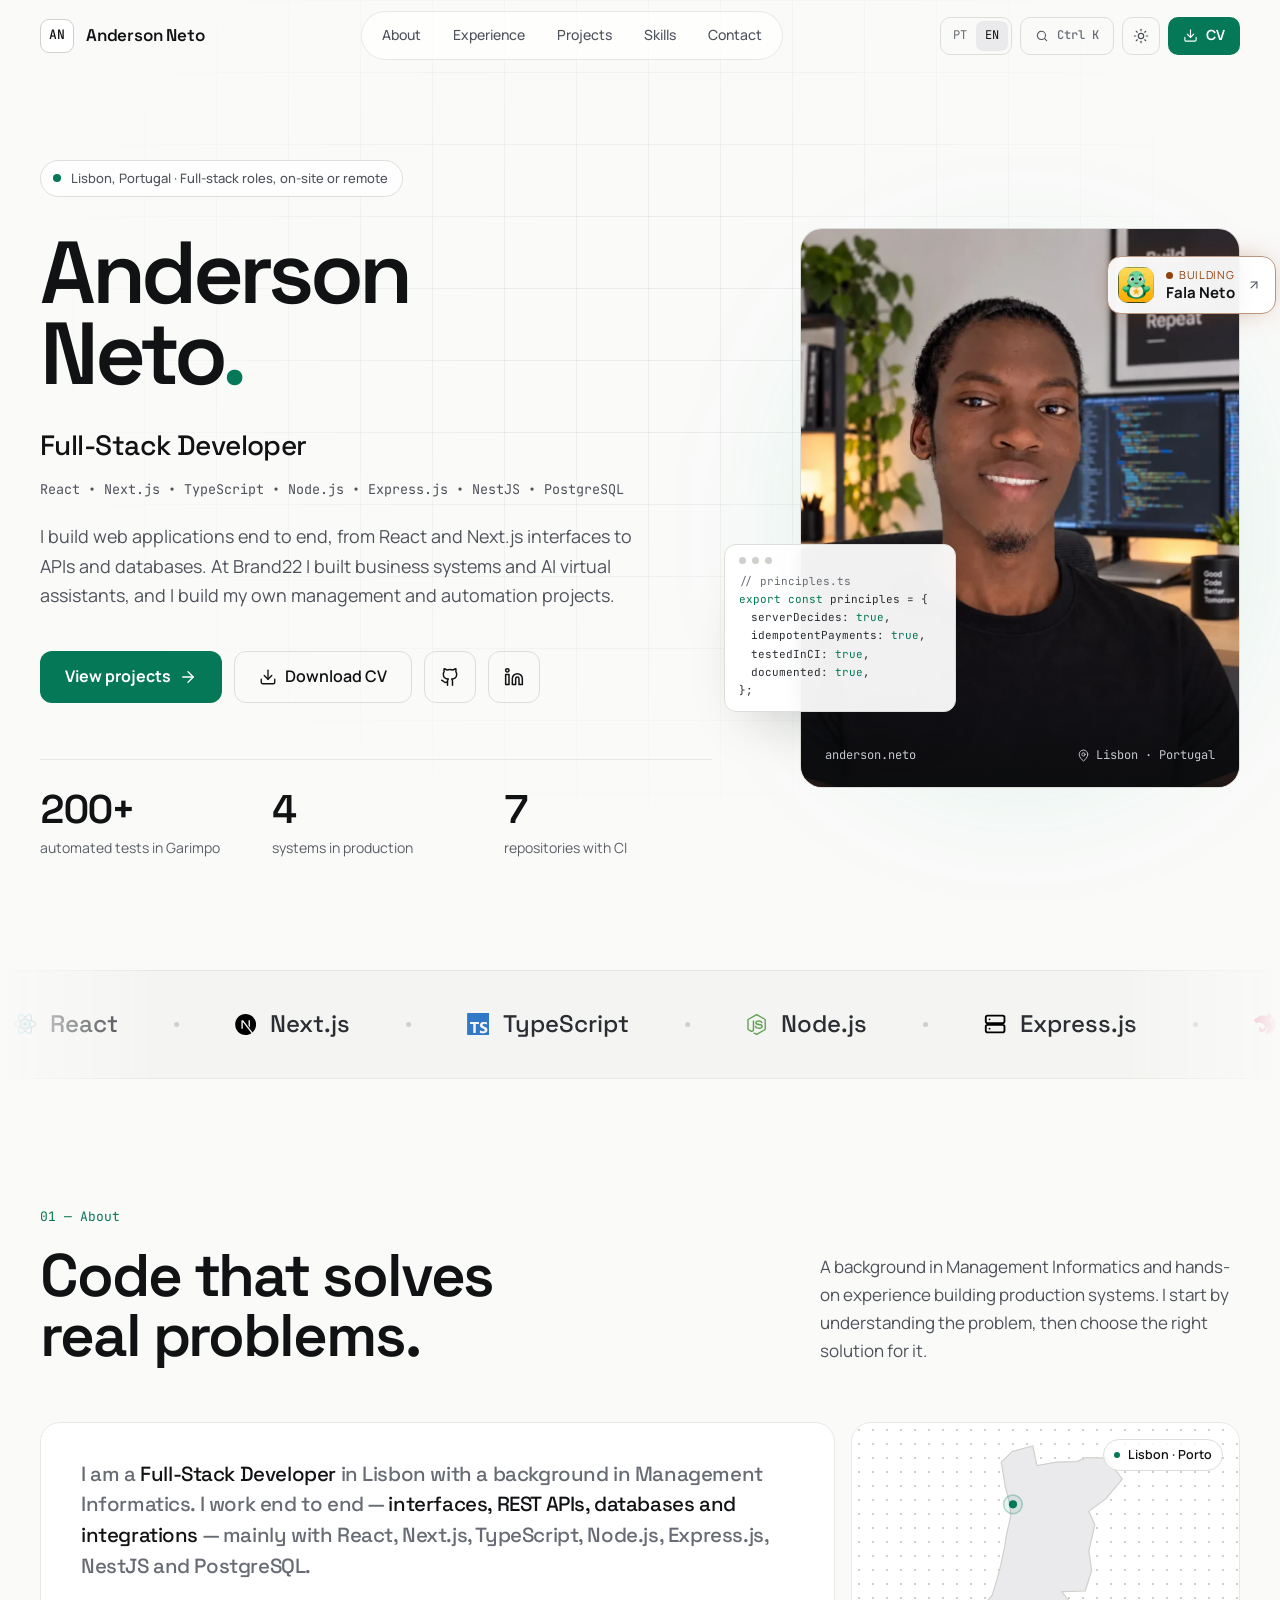
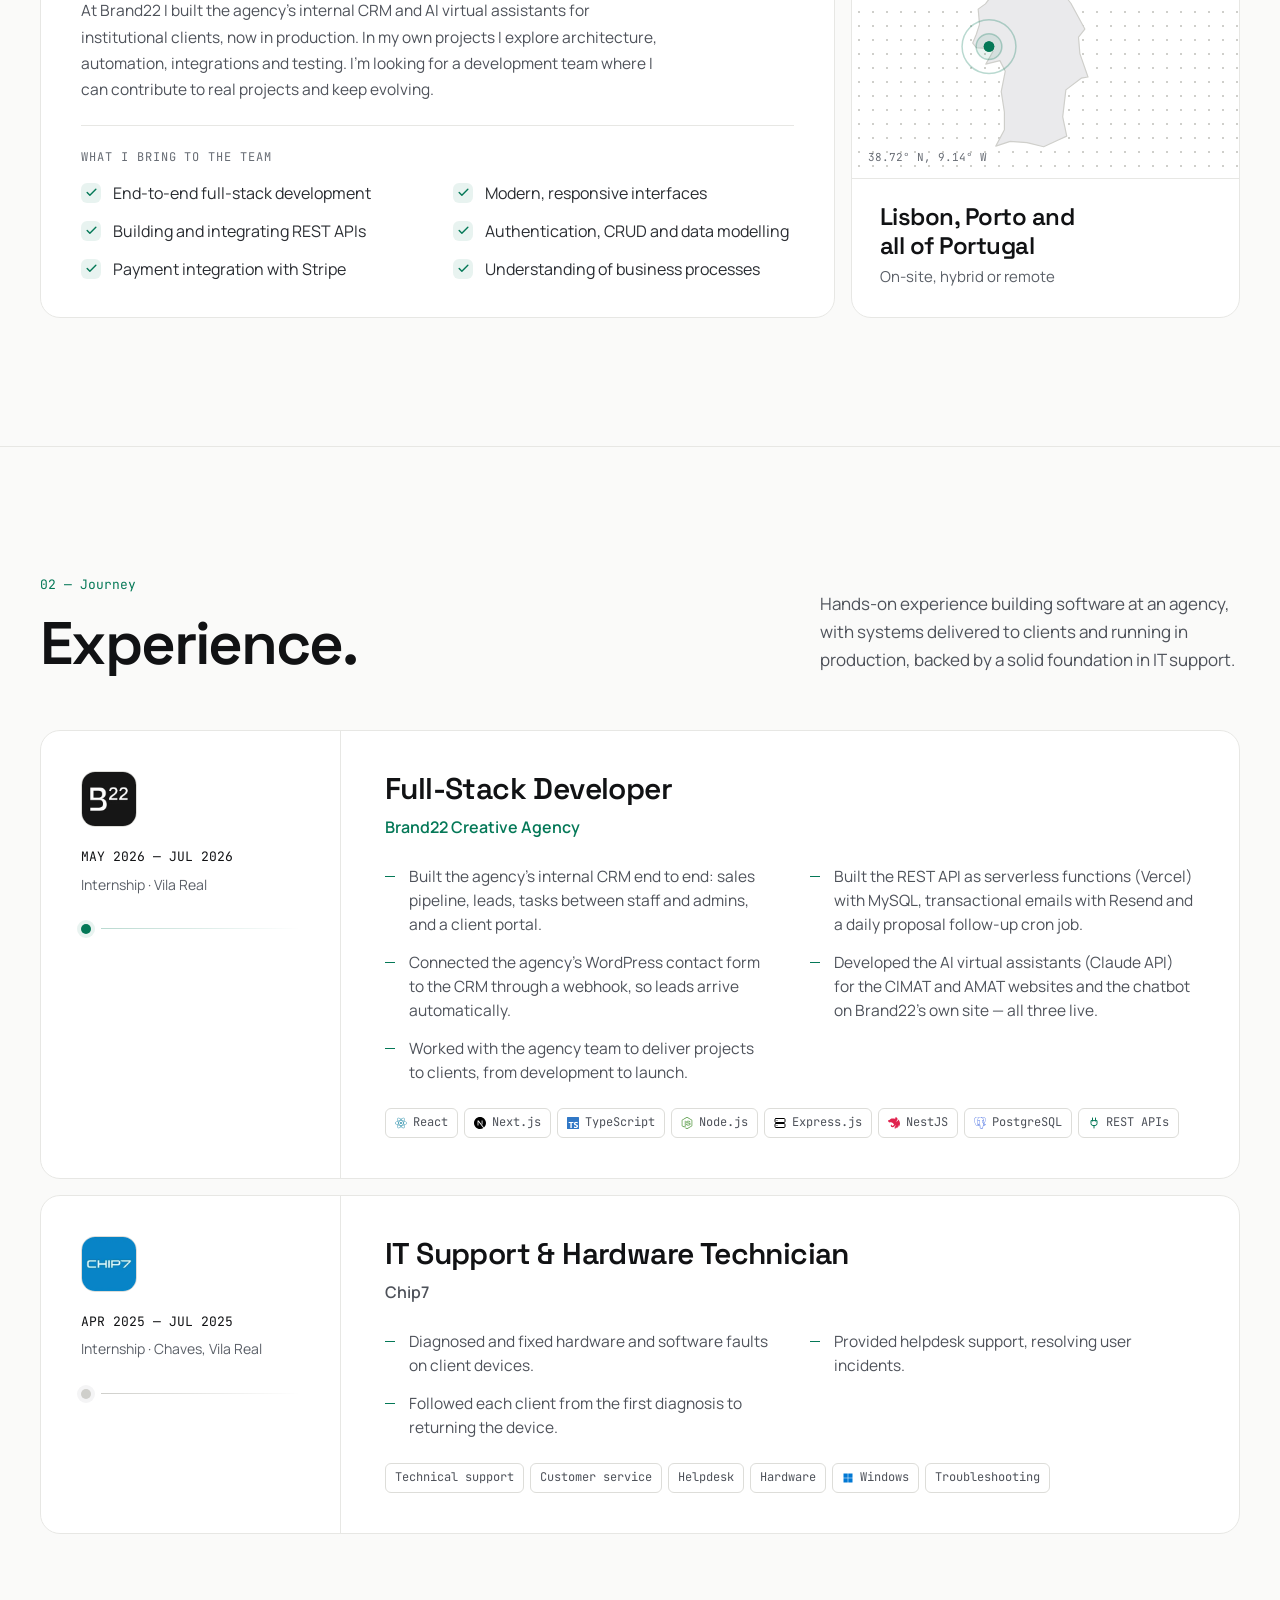
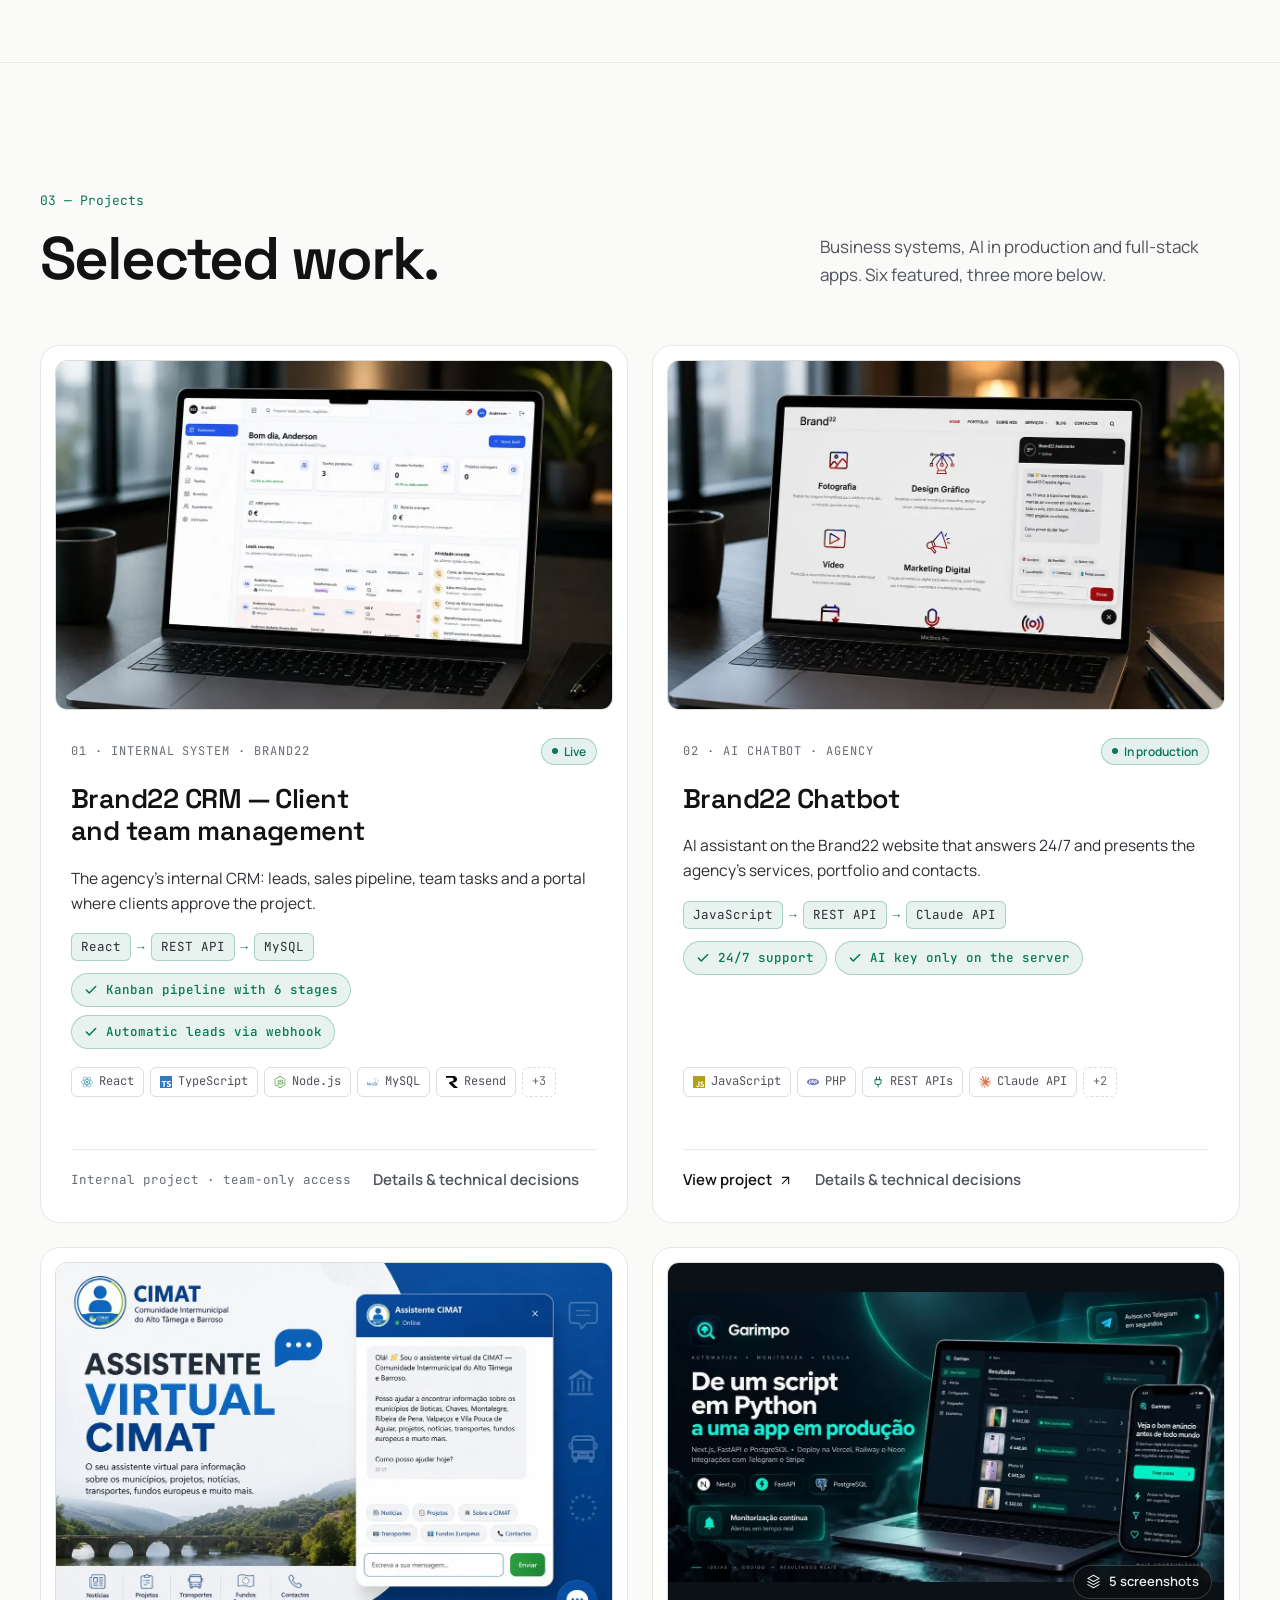
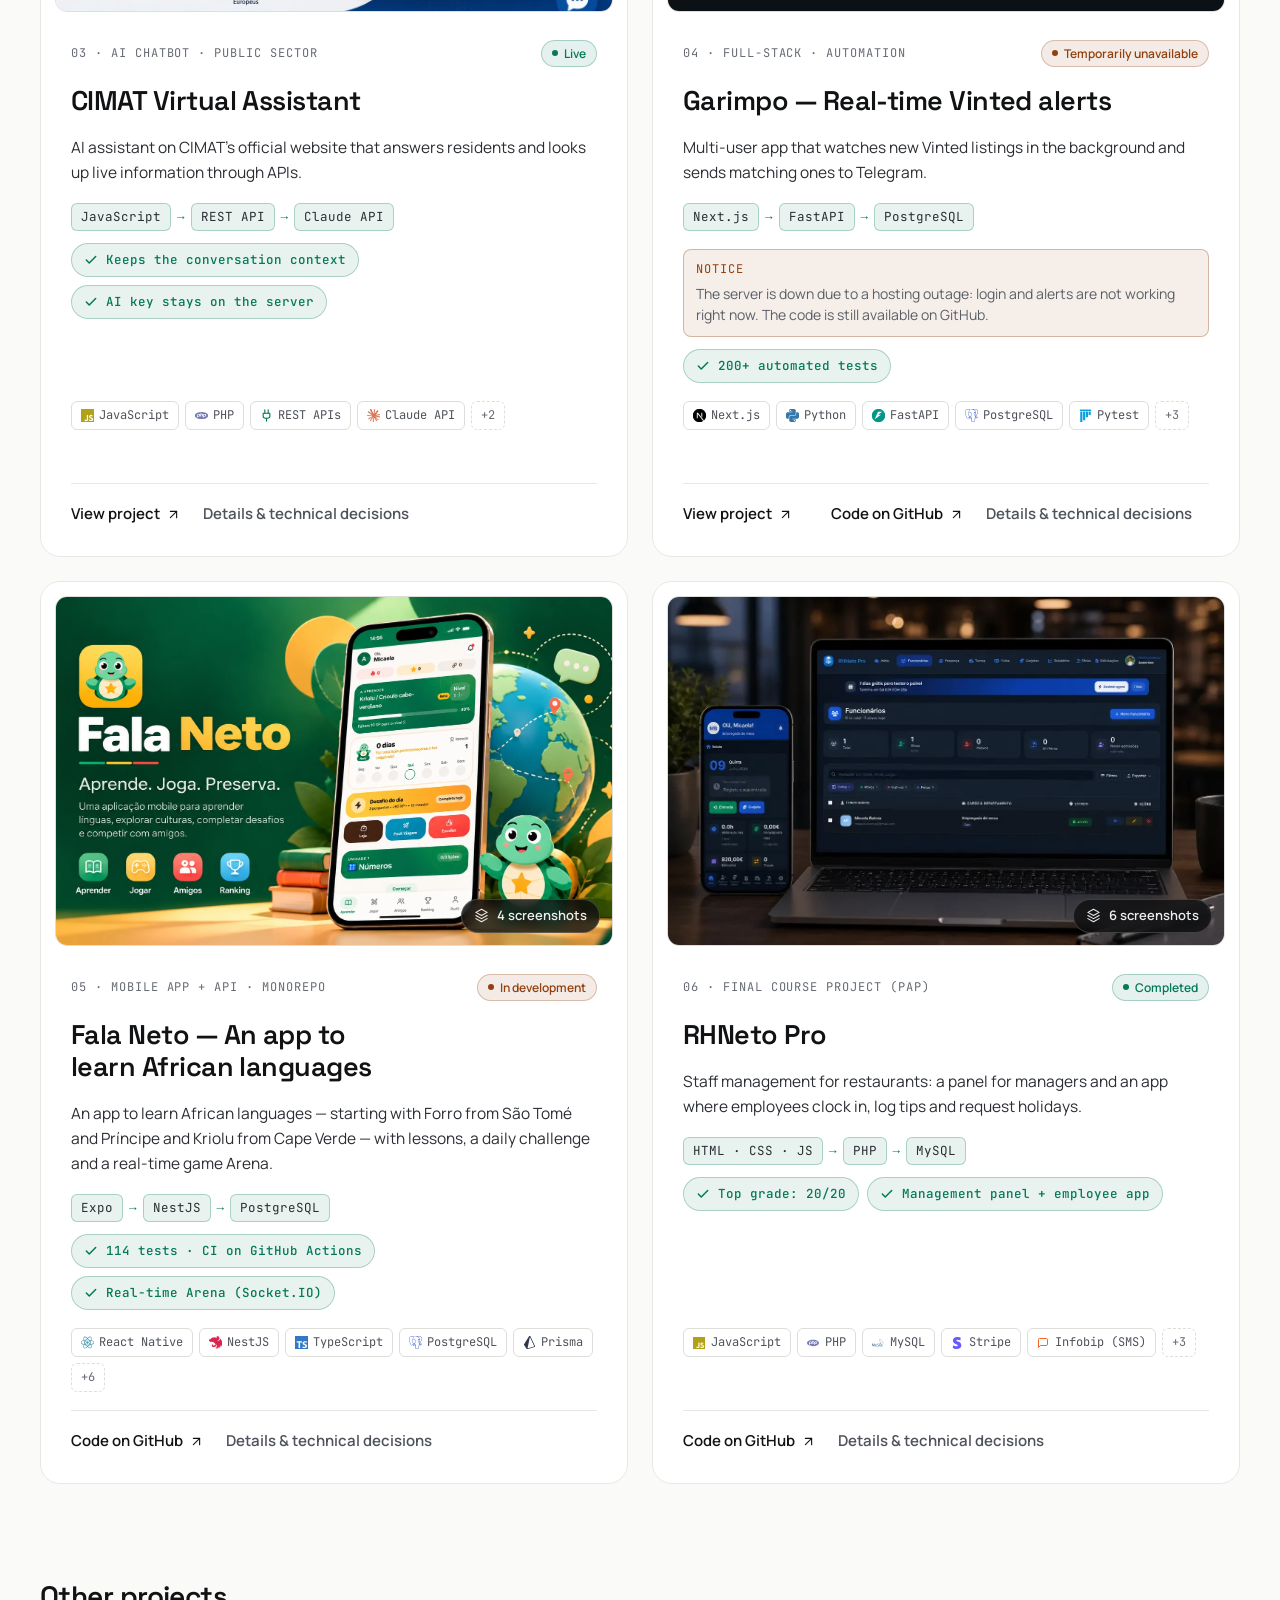
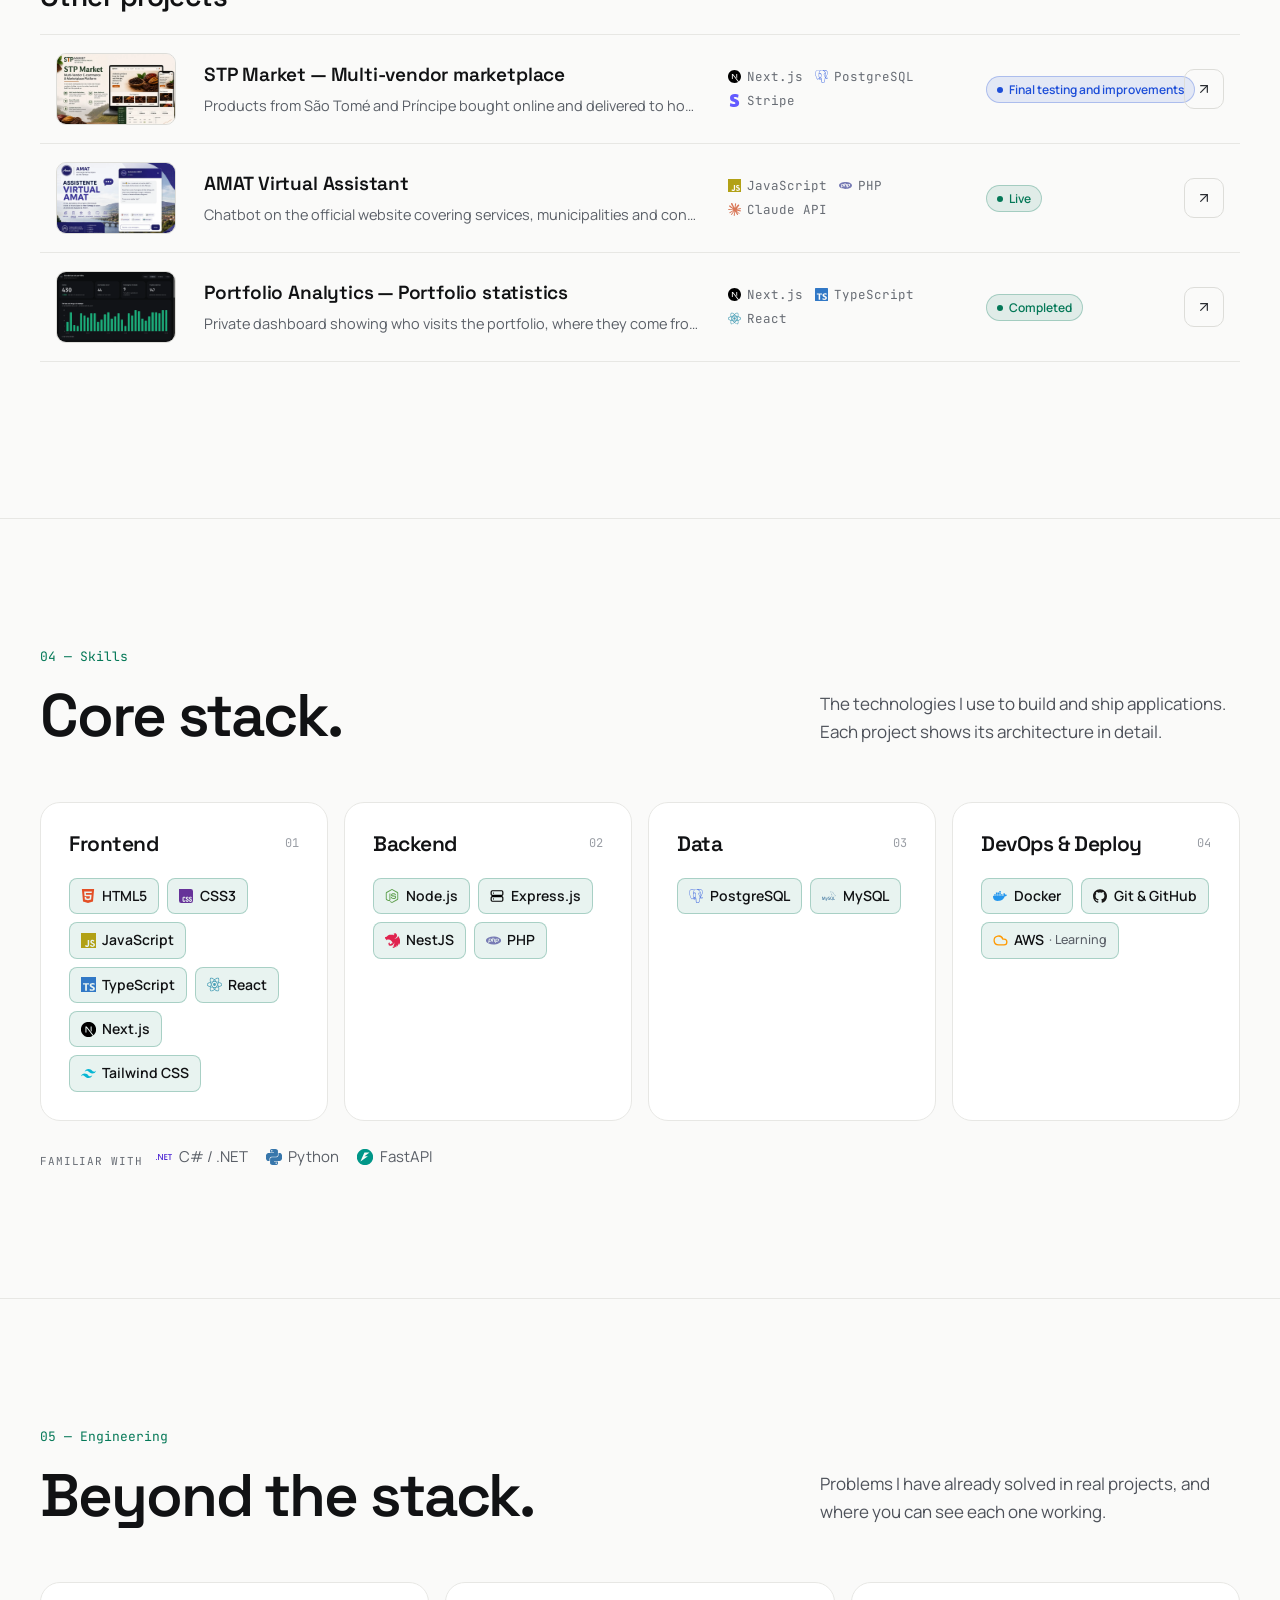
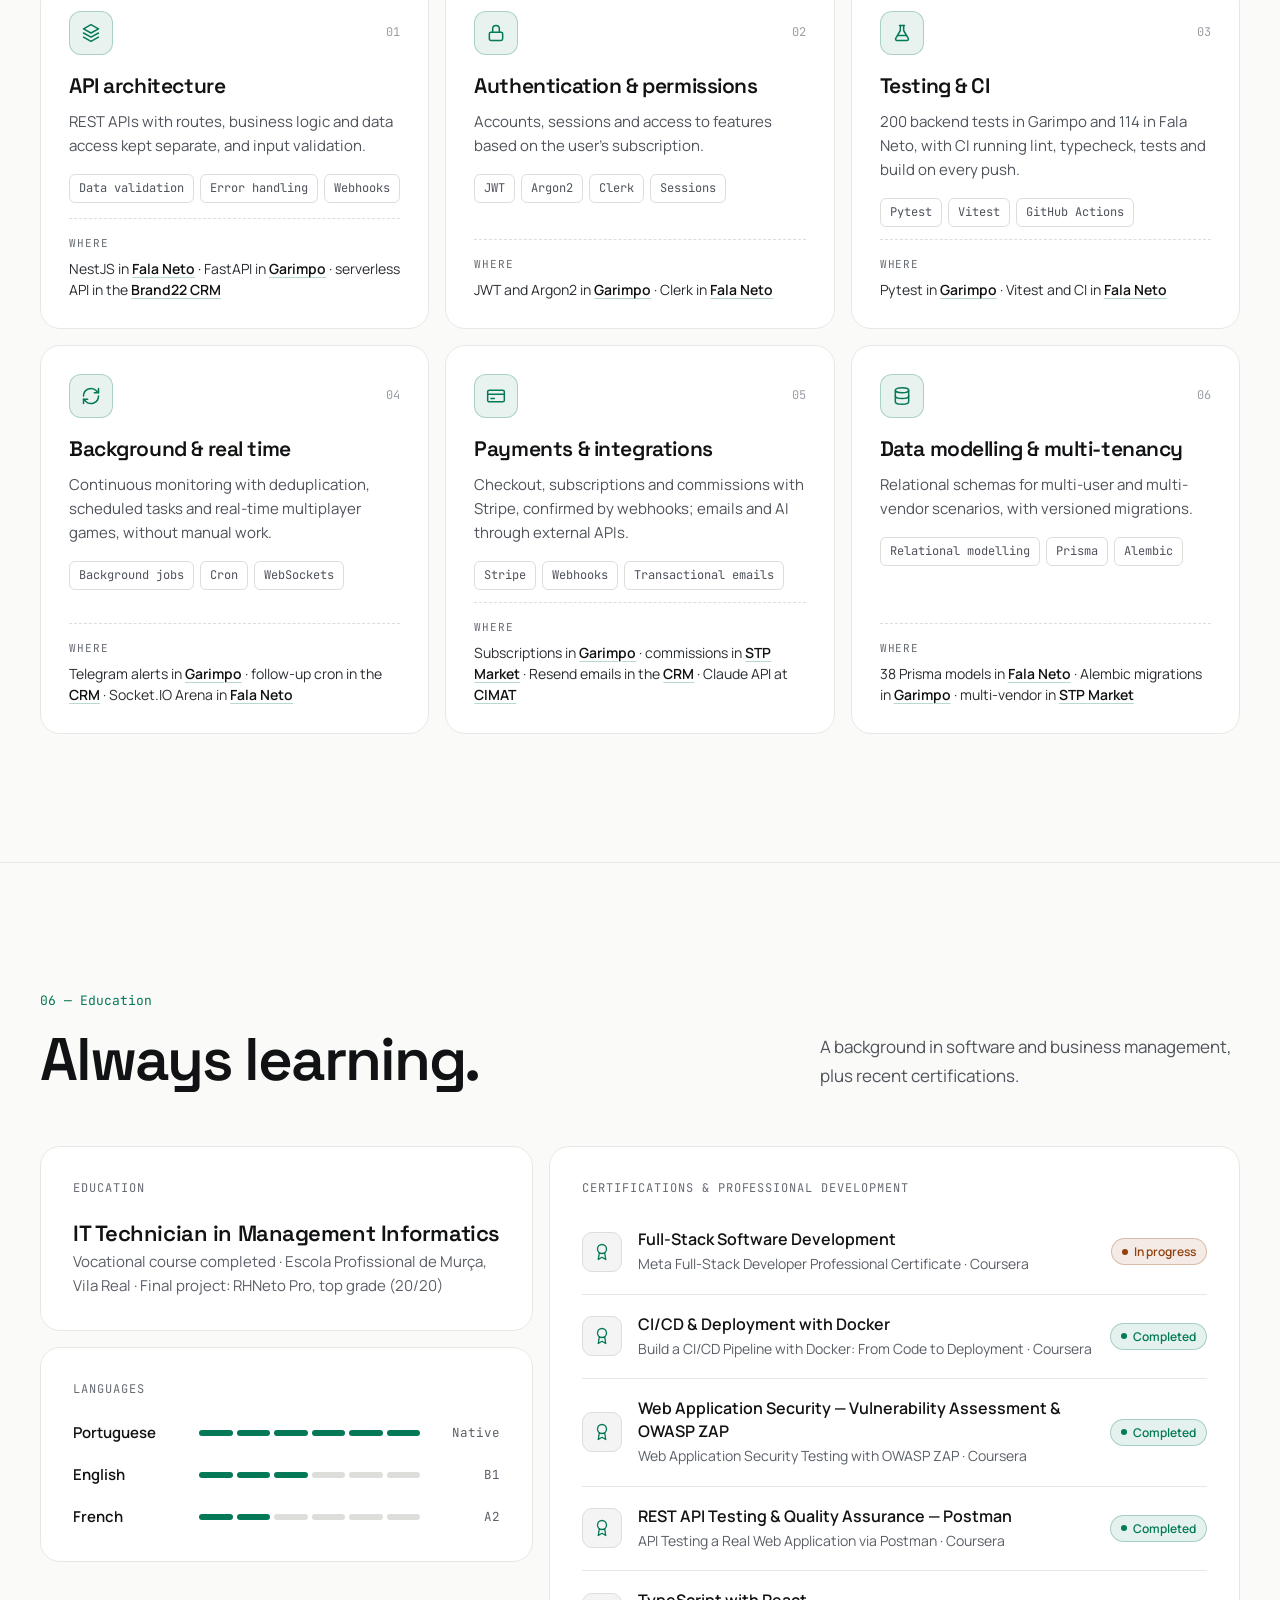
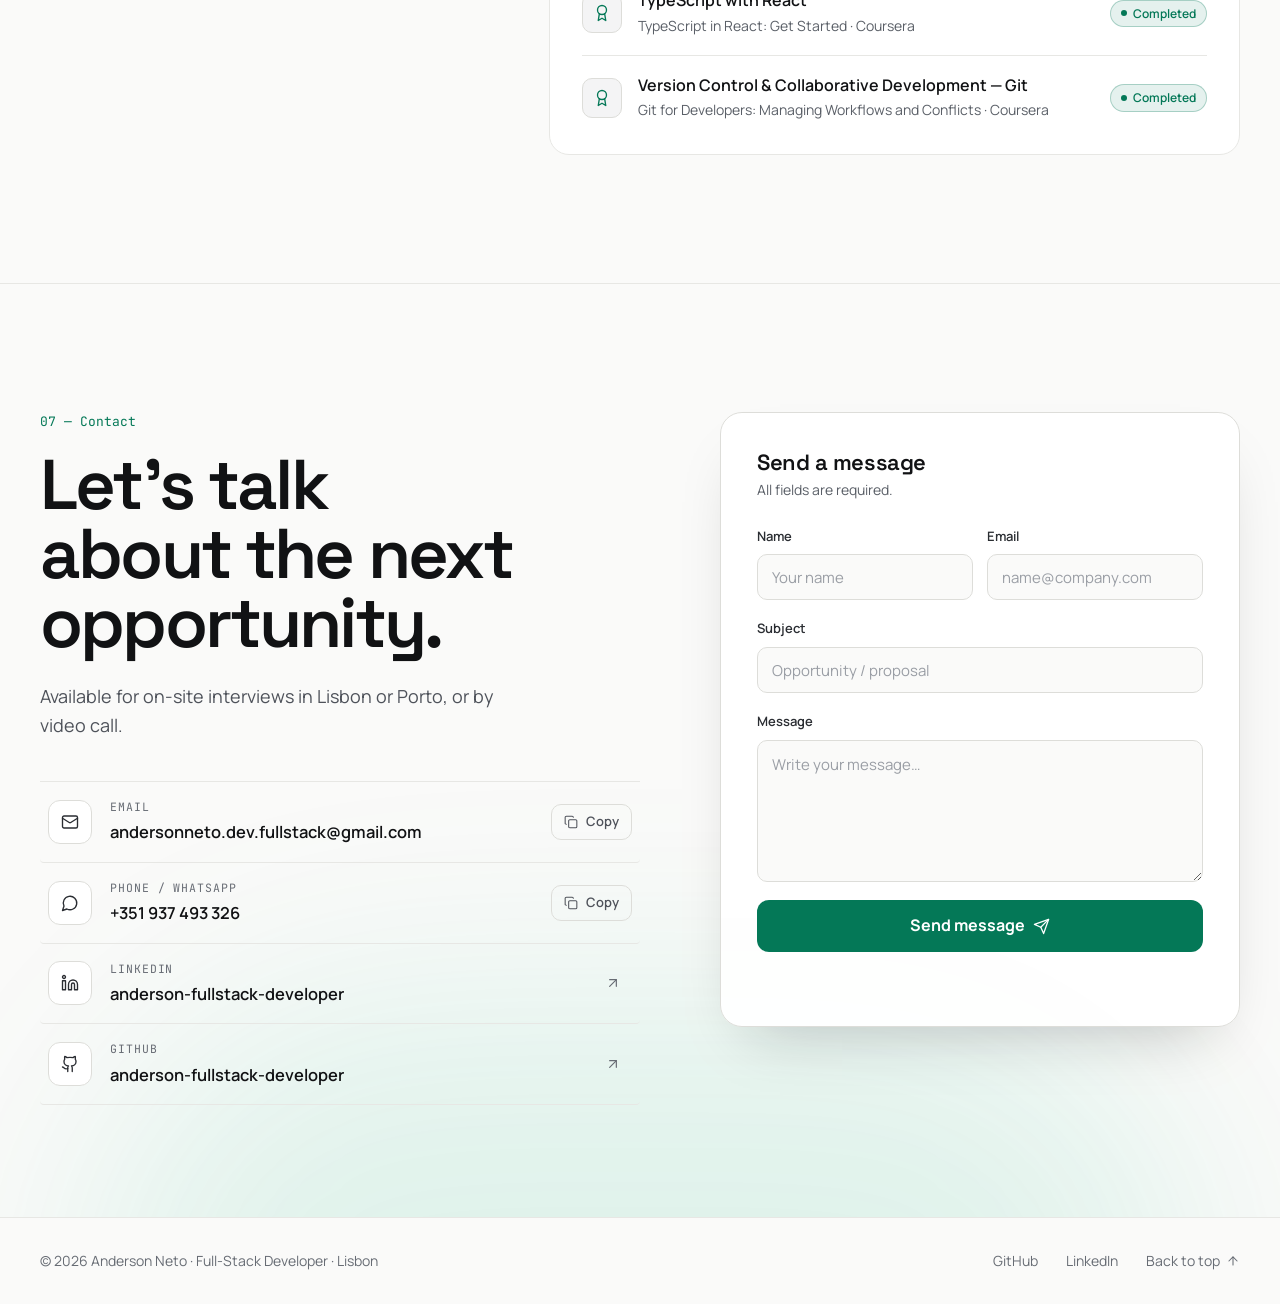
==== commit 0c6c00a8: "Hero com tom mais sénior: sem saudação, princípios de engenharia no cartão de código e métrica de re" ====
--- a/en.html
+++ b/en.html
@@ -154,10 +154,8 @@
         <div class="hero-copy">
           <p class="status-pill hero-in" style="--d:0">
             <span class="pulse-dot" aria-hidden="true"></span>
-            Lisbon, Portugal · Open to opportunities anywhere in Portugal
+            Lisbon, Portugal · Full-stack roles, on-site or remote
           </p>
-
-          <p class="hero-greeting hero-in" style="--d:1">Hi, I'm</p>
 
           <h1 id="heroTitle" class="hero-title">
             <span class="hero-word" style="--d:1">Anderson</span>
@@ -186,7 +184,7 @@
           </div>
 
           <ul class="metrics hero-in" style="--d:6">
-            <li><strong data-count="200" data-suffix="+">200+</strong><span>automated tests in Garimpo</span></li><li><strong data-count="4">4</strong><span>systems in production</span></li><li><strong>2026</strong><span>full-stack experience at Brand22</span></li>
+            <li><strong data-count="200" data-suffix="+">200+</strong><span>automated tests in Garimpo</span></li><li><strong data-count="4">4</strong><span>systems in production</span></li><li><strong data-count="7">7</strong><span>repositories with CI</span></li>
           </ul>
         </div>
 
@@ -219,13 +217,12 @@
           <div class="float-card float-code" aria-hidden="true">
             <span class="browser-dots"><i></i><i></i><i></i></span>
             <code>
-              <span class="c-comment">// anderson.ts</span>
-              <span><span class="c-key">const</span> anderson = {</span>
-              <span class="c-indent">role: <span class="c-str">"Full-Stack Dev"</span>,</span>
-              <span class="c-indent">stack: <span class="c-str">"Next.js + Node.js"</span>,</span>
-              <span class="c-indent">tests: <span class="c-str">"200+"</span>,</span>
-              <span class="c-indent">payments: <span class="c-str">"Stripe"</span>,</span>
-              <span class="c-indent">openToWork: <span class="c-key">true</span>,</span>
+              <span class="c-comment">// principles.ts</span>
+              <span><span class="c-key">export const</span> principles = {</span>
+              <span class="c-indent">serverDecides: <span class="c-key">true</span>,</span>
+              <span class="c-indent">idempotentPayments: <span class="c-key">true</span>,</span>
+              <span class="c-indent">testedInCI: <span class="c-key">true</span>,</span>
+              <span class="c-indent">documented: <span class="c-key">true</span>,</span>
               <span>};</span>
             </code>
           </div>
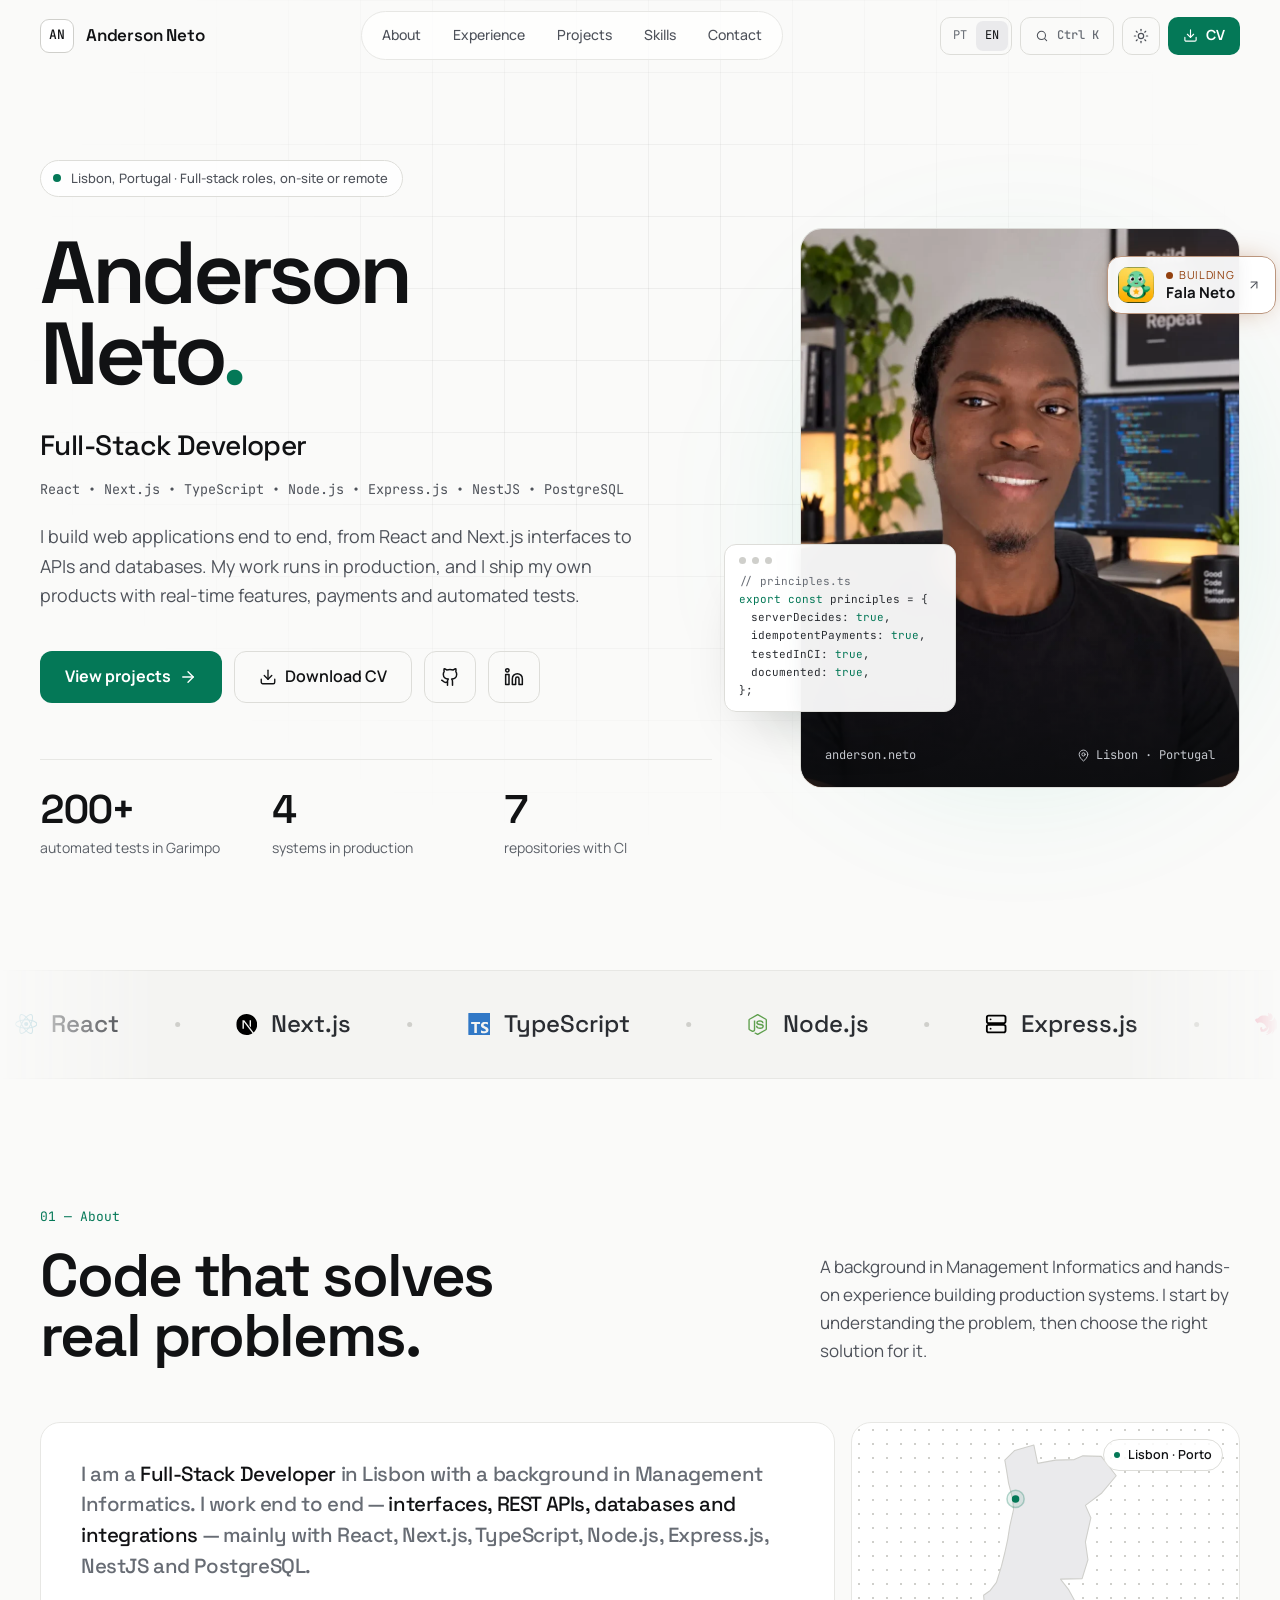
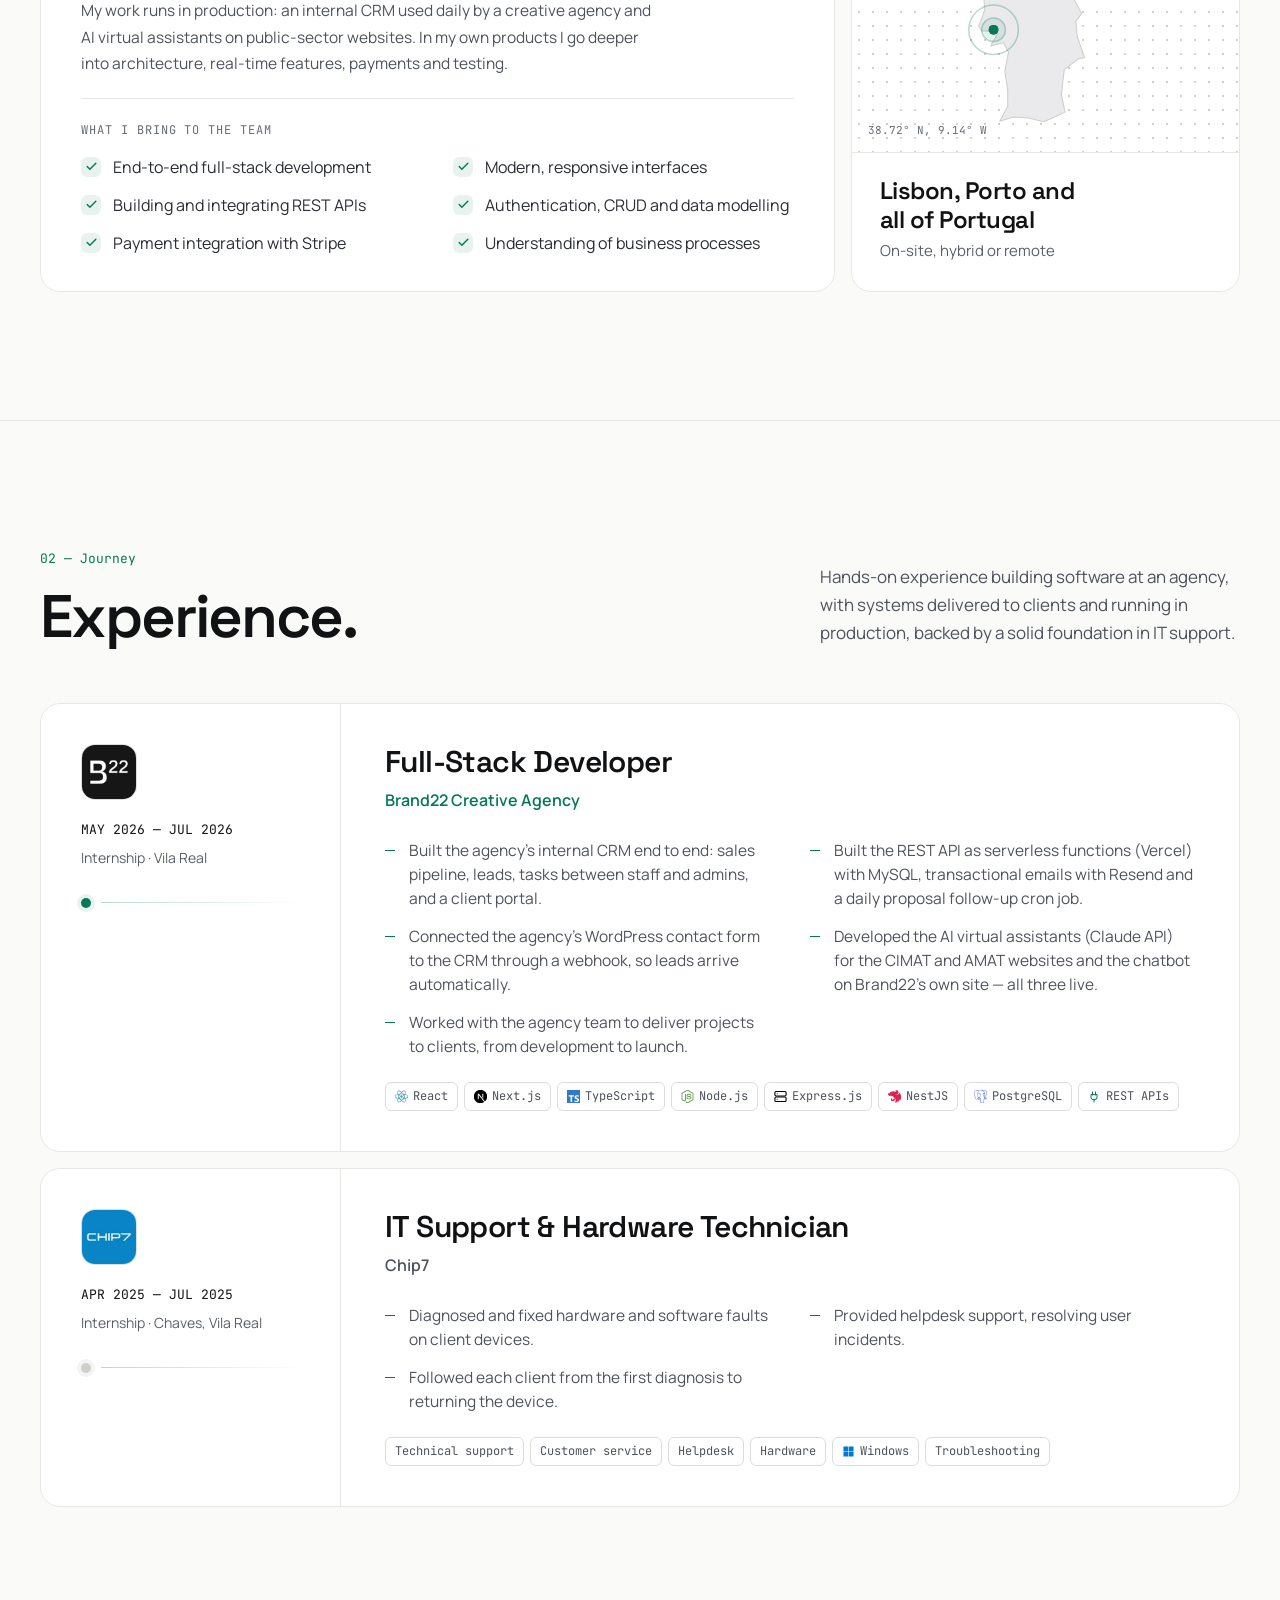
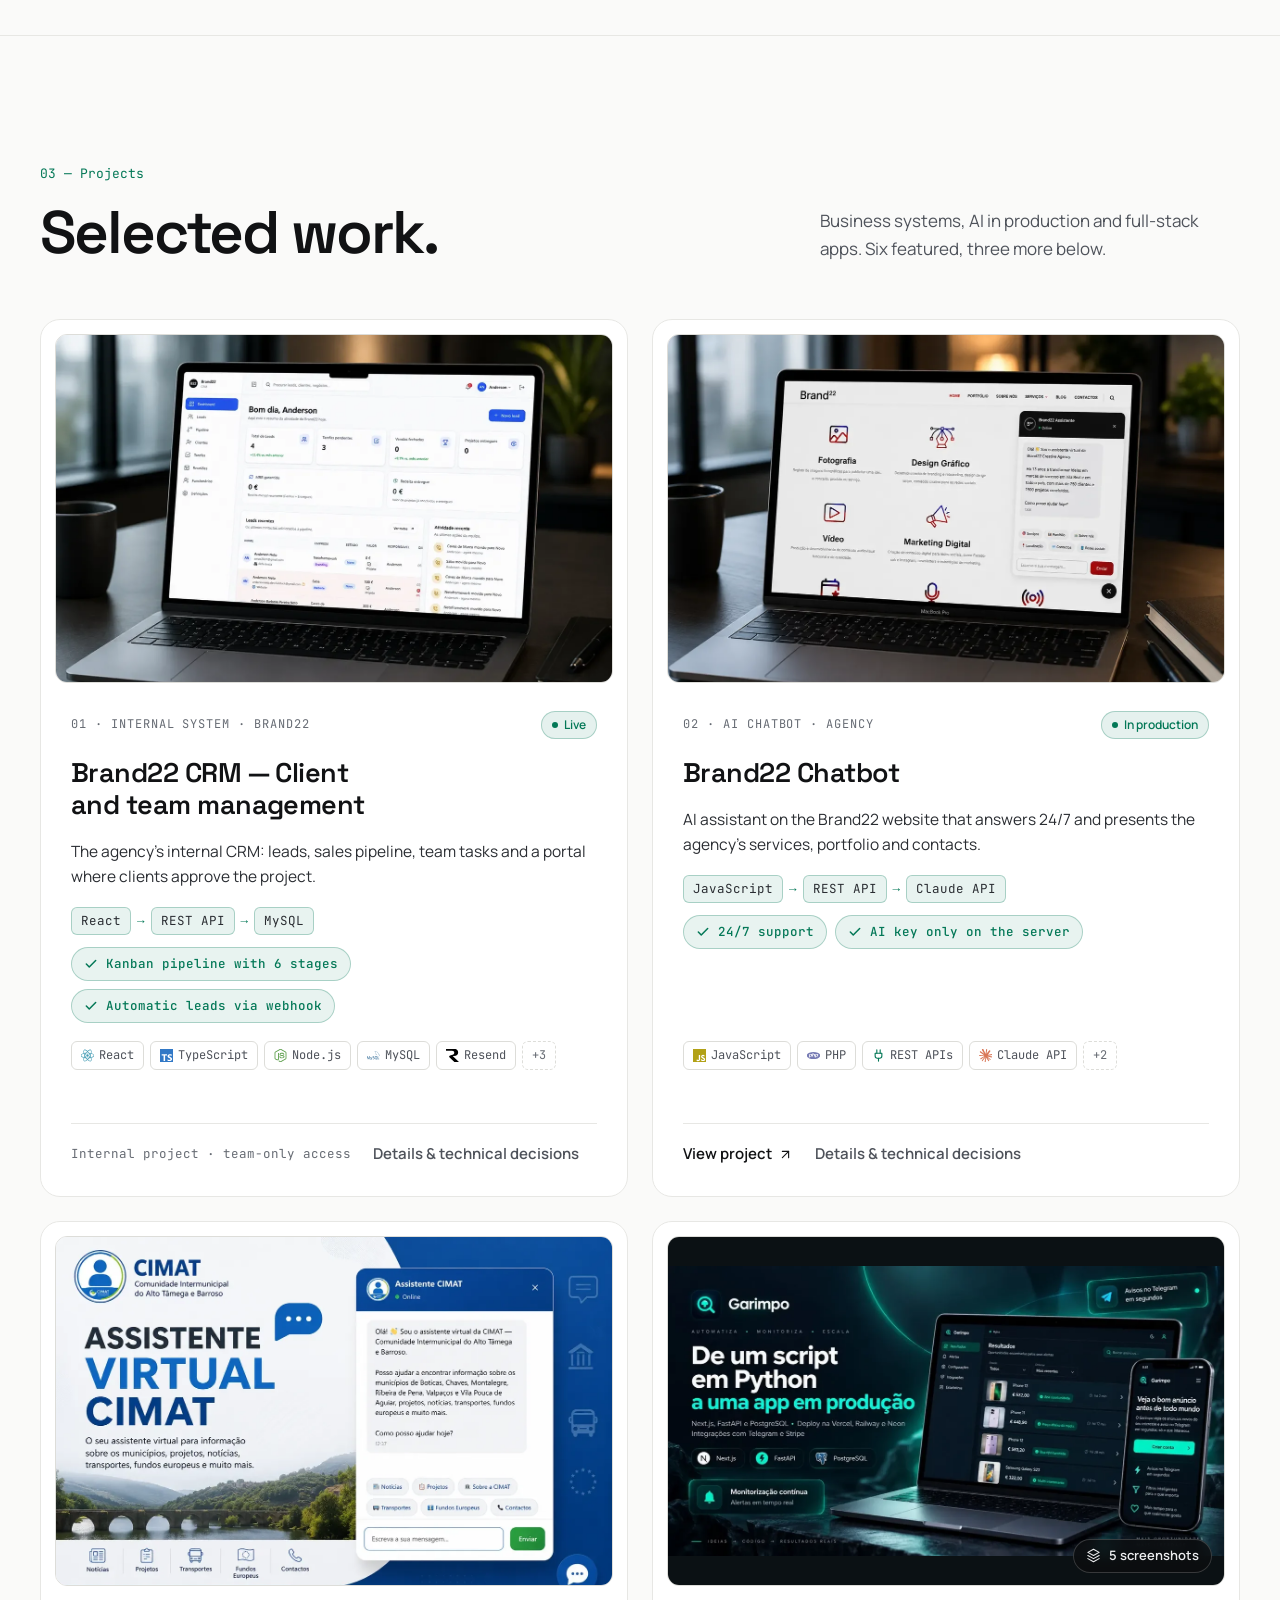
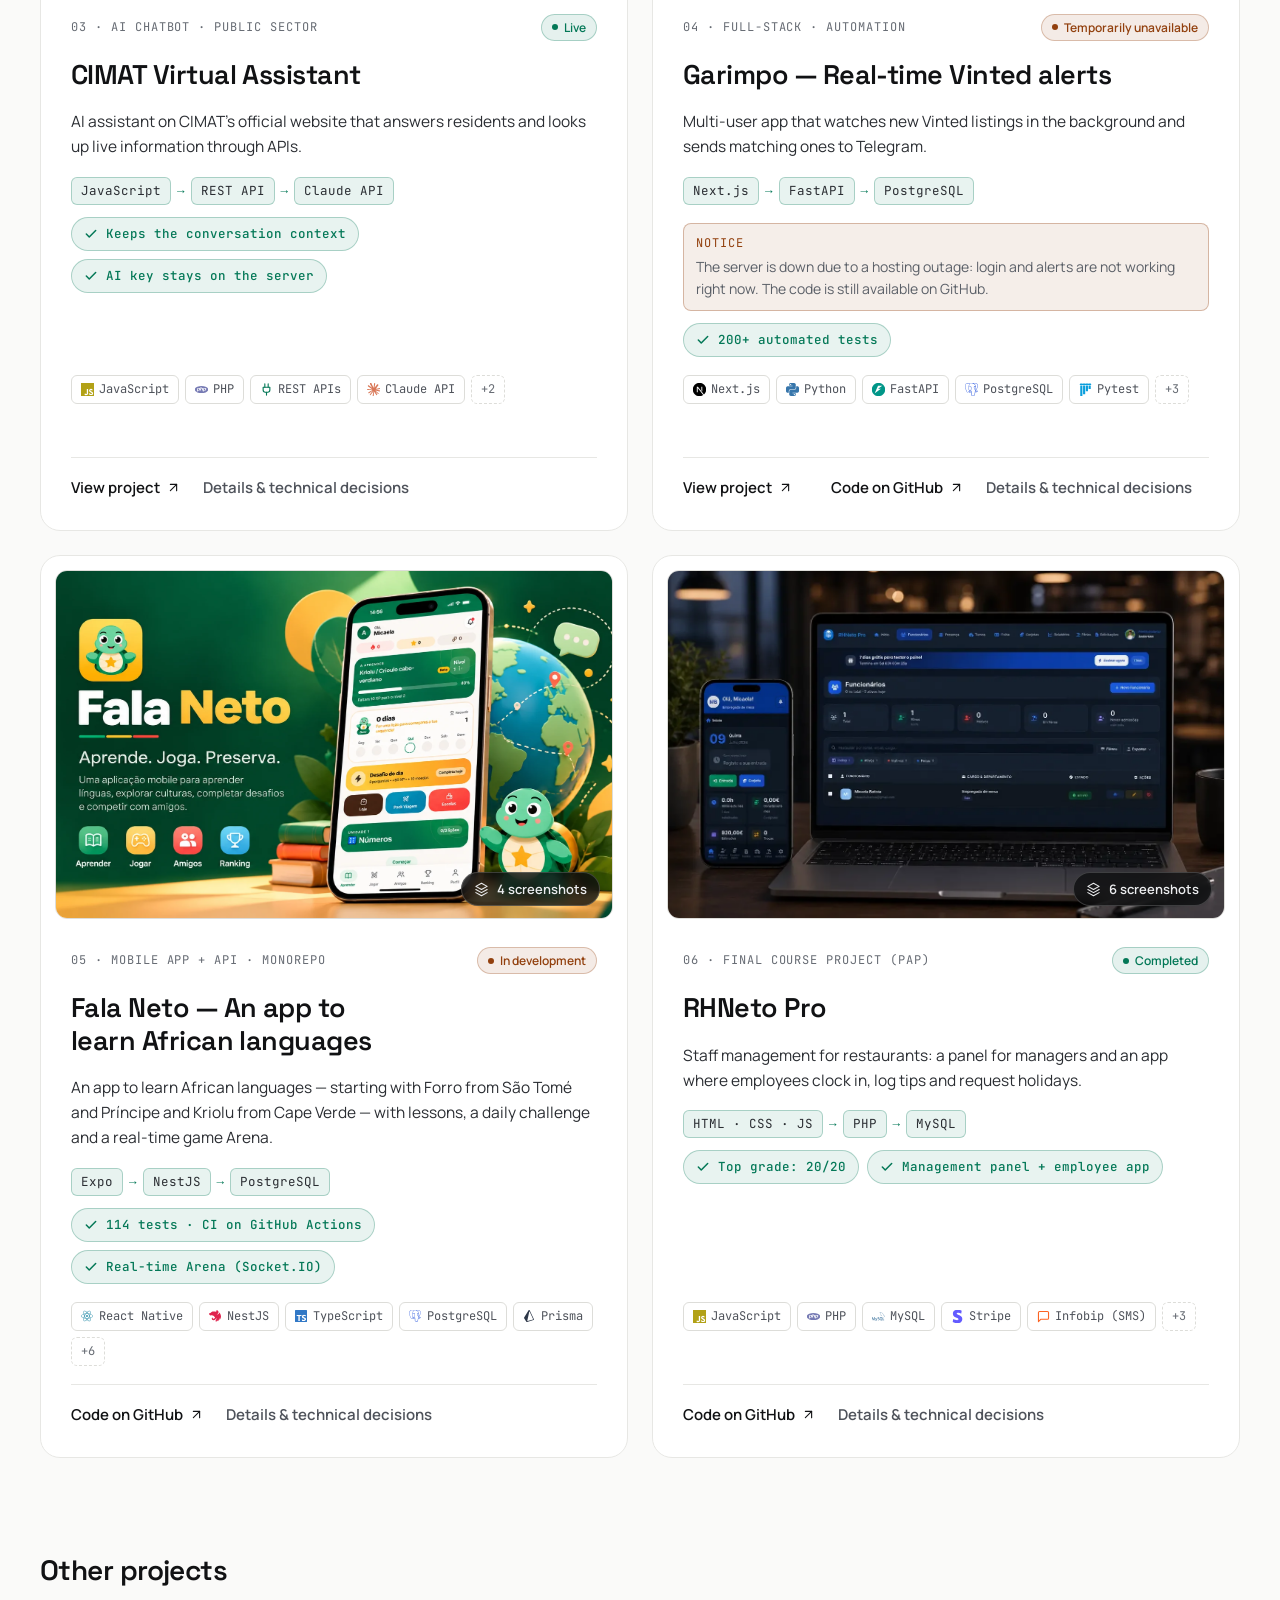
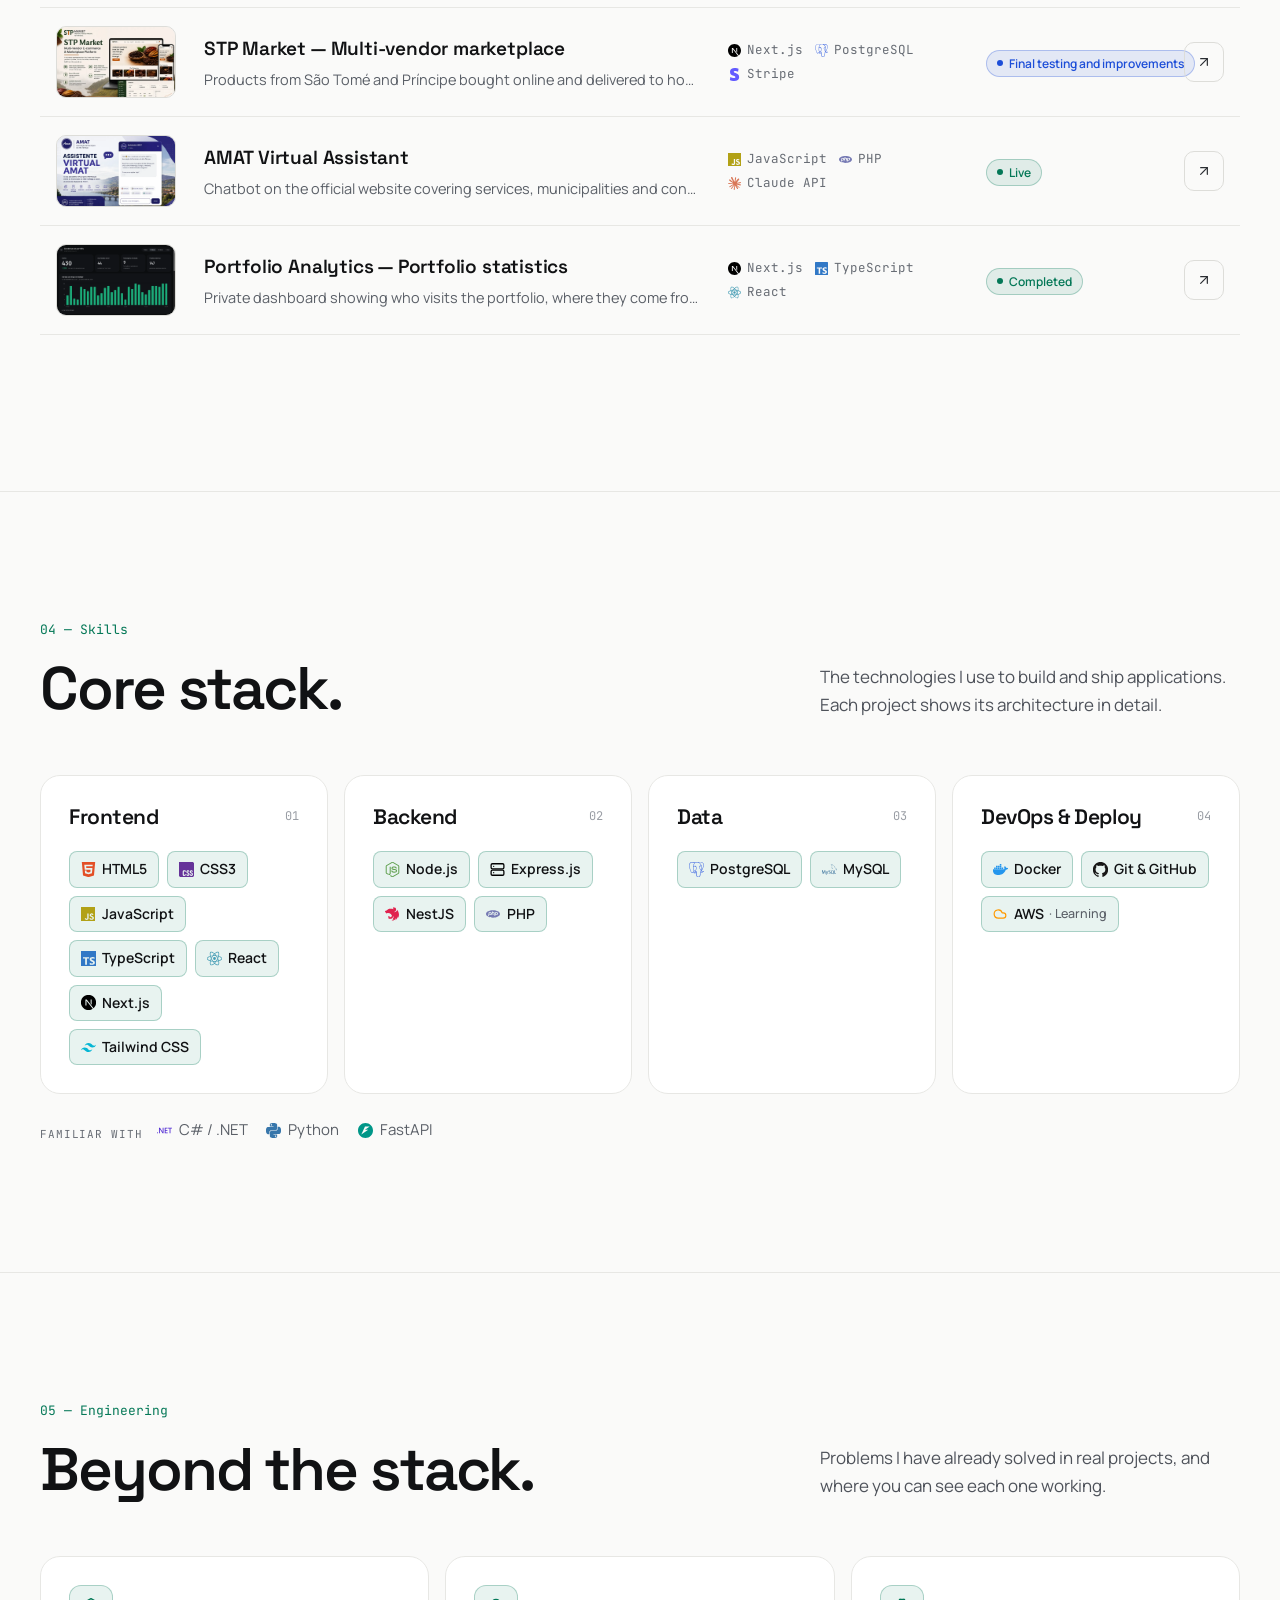
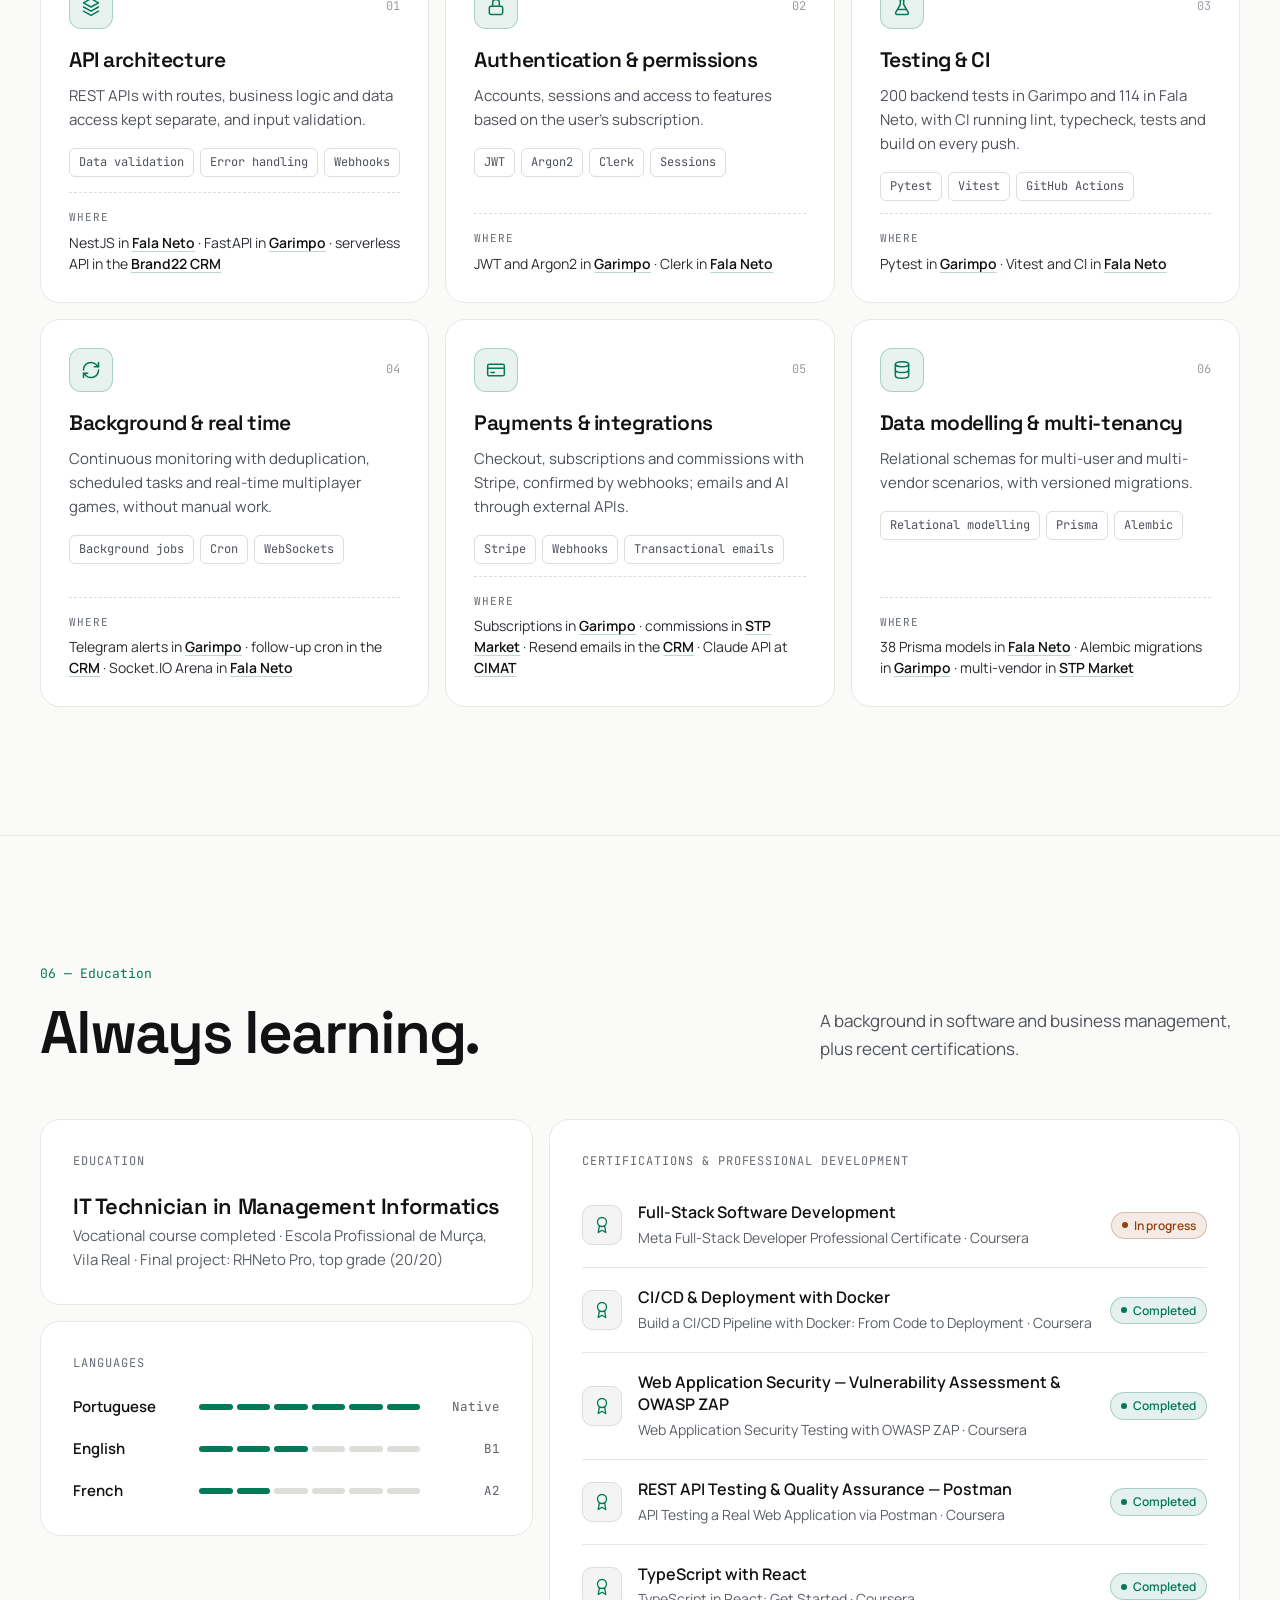
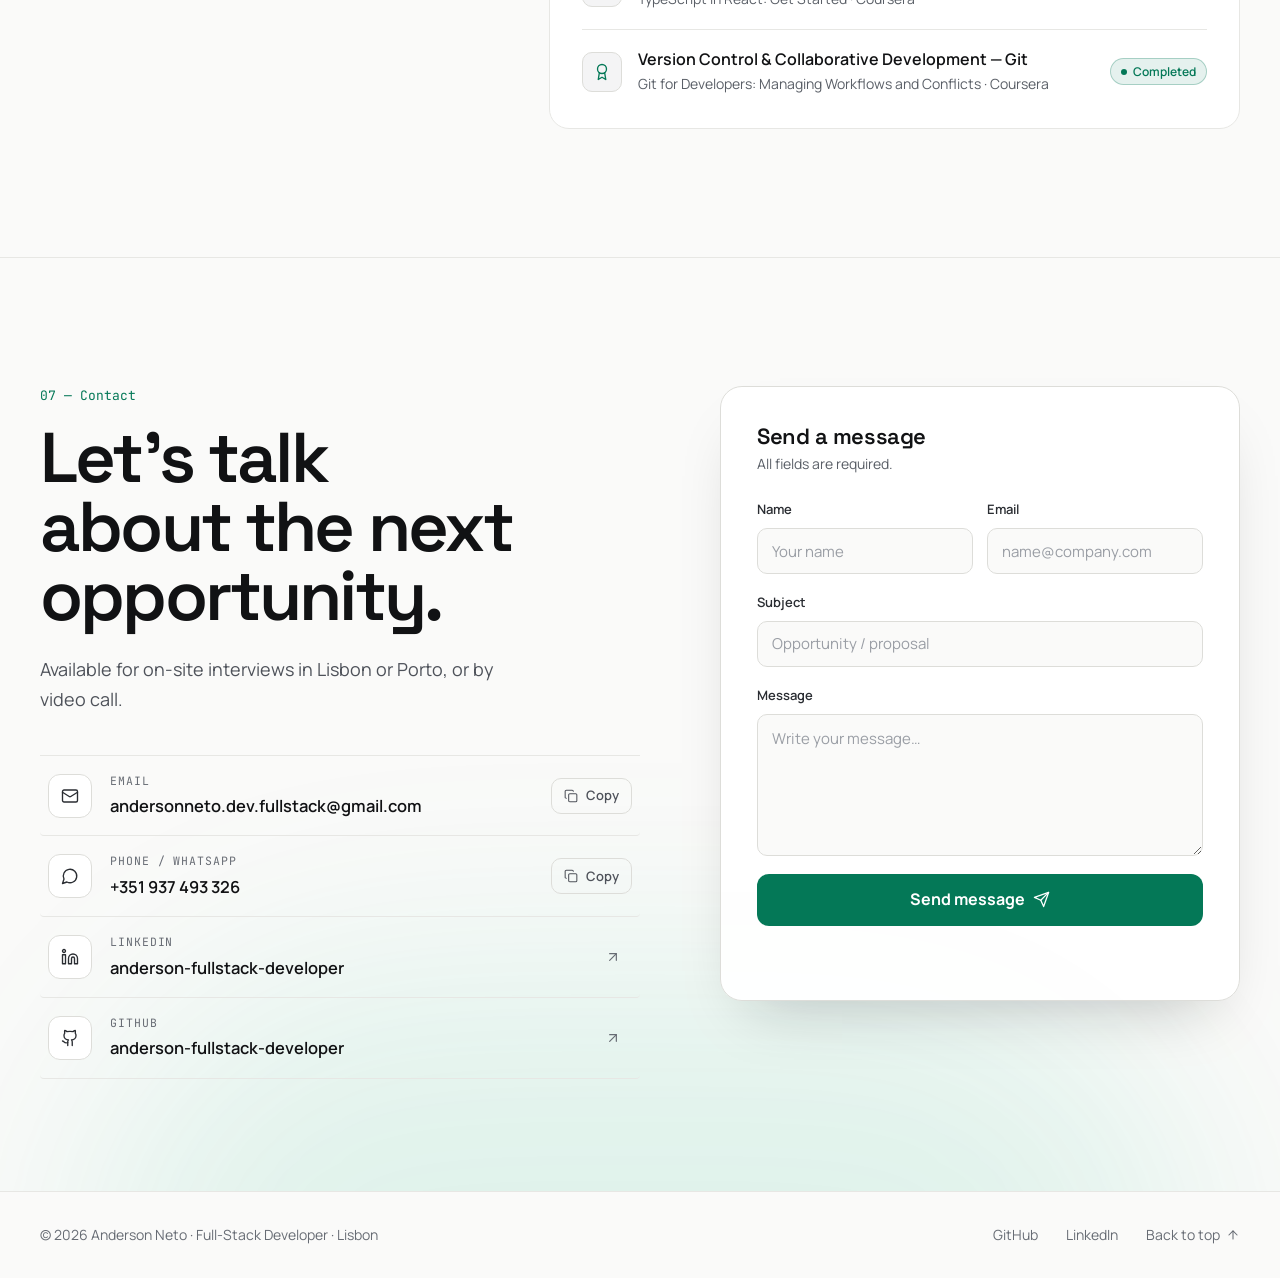
==== commit f5c0266b: "Resumo sem o nome da Brand22 (fica na Experiência) e sem a frase de procura de equipa" ====
--- a/en.html
+++ b/en.html
@@ -5,7 +5,7 @@
   <meta name="viewport" content="width=device-width, initial-scale=1.0">
 
   <title>Anderson Neto | Full-Stack Developer</title>
-  <meta name="description" content="Portfolio of Anderson Neto, Full-Stack Developer in Lisbon: React, Next.js, TypeScript and Node.js. An internal CRM and AI assistants in production, built at Brand22.">
+  <meta name="description" content="Portfolio of Anderson Neto, Full-Stack Developer in Lisbon: React, Next.js, TypeScript and Node.js. An internal CRM and AI assistants in production.">
   <meta name="author" content="Anderson Neto">
   <meta name="robots" content="index, follow">
   <meta name="theme-color" content="#0C0D0F" media="(prefers-color-scheme: dark)">
@@ -18,7 +18,7 @@
 
   <meta property="og:type" content="website">
   <meta property="og:title" content="Anderson Neto | Full-Stack Developer">
-  <meta property="og:description" content="An internal CRM and AI assistants in production, built at Brand22. React, Next.js, TypeScript and Node.js.">
+  <meta property="og:description" content="An internal CRM and AI assistants in production. React, Next.js, TypeScript and Node.js.">
   <meta property="og:url" content="https://andersonneto.gt.tc/en.html">
   <meta property="og:site_name" content="Anderson Neto">
   <meta property="og:image" content="https://andersonneto.gt.tc/assets/img/og-image-en.png">
@@ -29,7 +29,7 @@
   <meta property="og:locale:alternate" content="pt_PT">
   <meta name="twitter:card" content="summary_large_image">
   <meta name="twitter:title" content="Anderson Neto | Full-Stack Developer">
-  <meta name="twitter:description" content="An internal CRM and AI assistants in production, built at Brand22. React, Next.js, TypeScript and Node.js.">
+  <meta name="twitter:description" content="An internal CRM and AI assistants in production. React, Next.js, TypeScript and Node.js.">
   <meta name="twitter:image" content="https://andersonneto.gt.tc/assets/img/og-image-en.png">
 
   <script>
@@ -163,7 +163,7 @@
           </h1>
           <p class="hero-role hero-in" style="--d:3"><span>Full-Stack Developer</span><span class="hero-stack">React • Next.js • TypeScript • Node.js • Express.js • NestJS • PostgreSQL</span></p>
           <p class="hero-text hero-in" style="--d:4">
-            I build web applications end to end, from React and Next.js interfaces to APIs and databases. At Brand22 I built business systems and AI virtual assistants, and I build my own management and automation projects.
+            I build web applications end to end, from React and Next.js interfaces to APIs and databases. My work runs in production, and I ship my own products with real-time features, payments and automated tests.
           </p>
 
           <div class="hero-cta hero-in" style="--d:5">
@@ -257,10 +257,9 @@
               Next.js, TypeScript, Node.js, Express.js, NestJS and PostgreSQL.
             </p>
             <p class="bento-text">
-              At Brand22 I built the agency's internal CRM and AI virtual assistants for
-              institutional clients, now in production. In my own projects I explore
-              architecture, automation, integrations and testing. I'm looking for a development
-              team where I can contribute to real projects and keep evolving.
+              My work runs in production: an internal CRM used daily by a creative agency
+              and AI virtual assistants on public-sector websites. In my own products I go
+              deeper into architecture, real-time features, payments and testing.
             </p>
             <div class="divider"></div>
             <p class="mono-label">What I bring to the team</p>
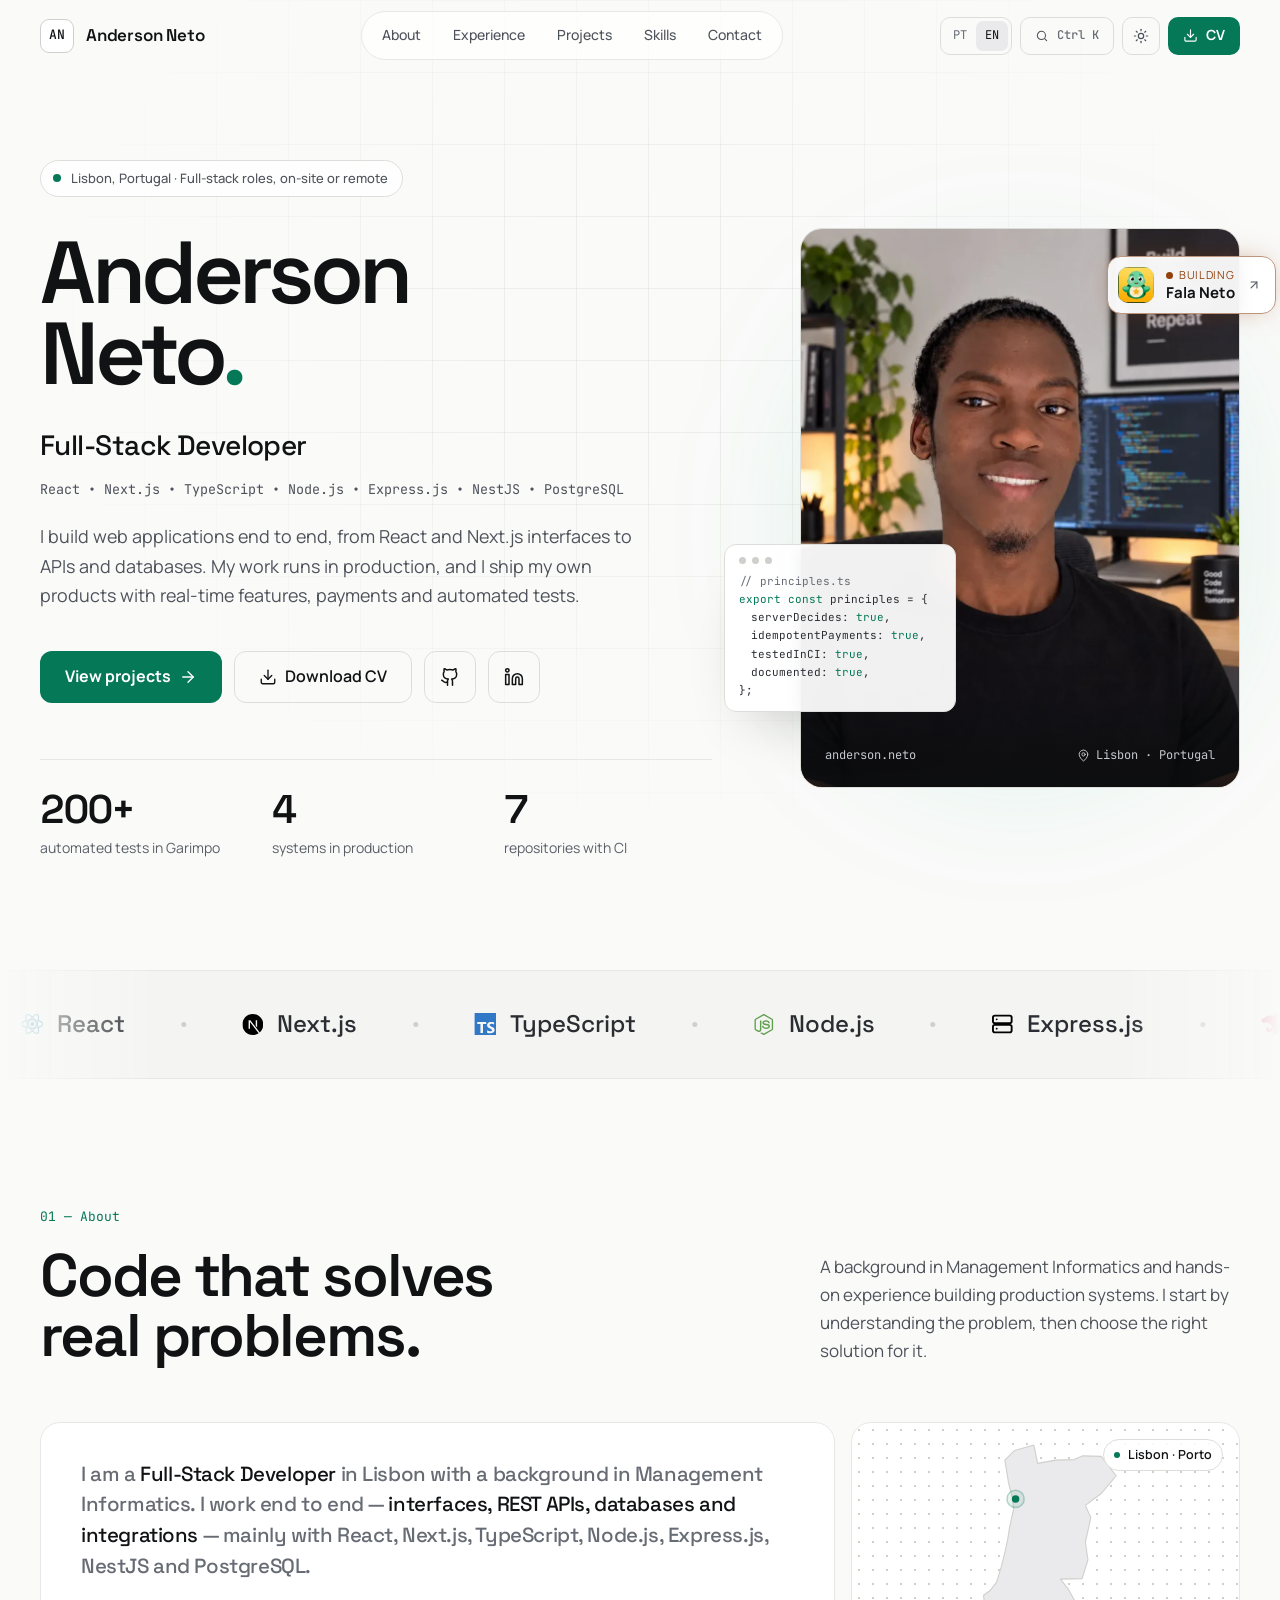
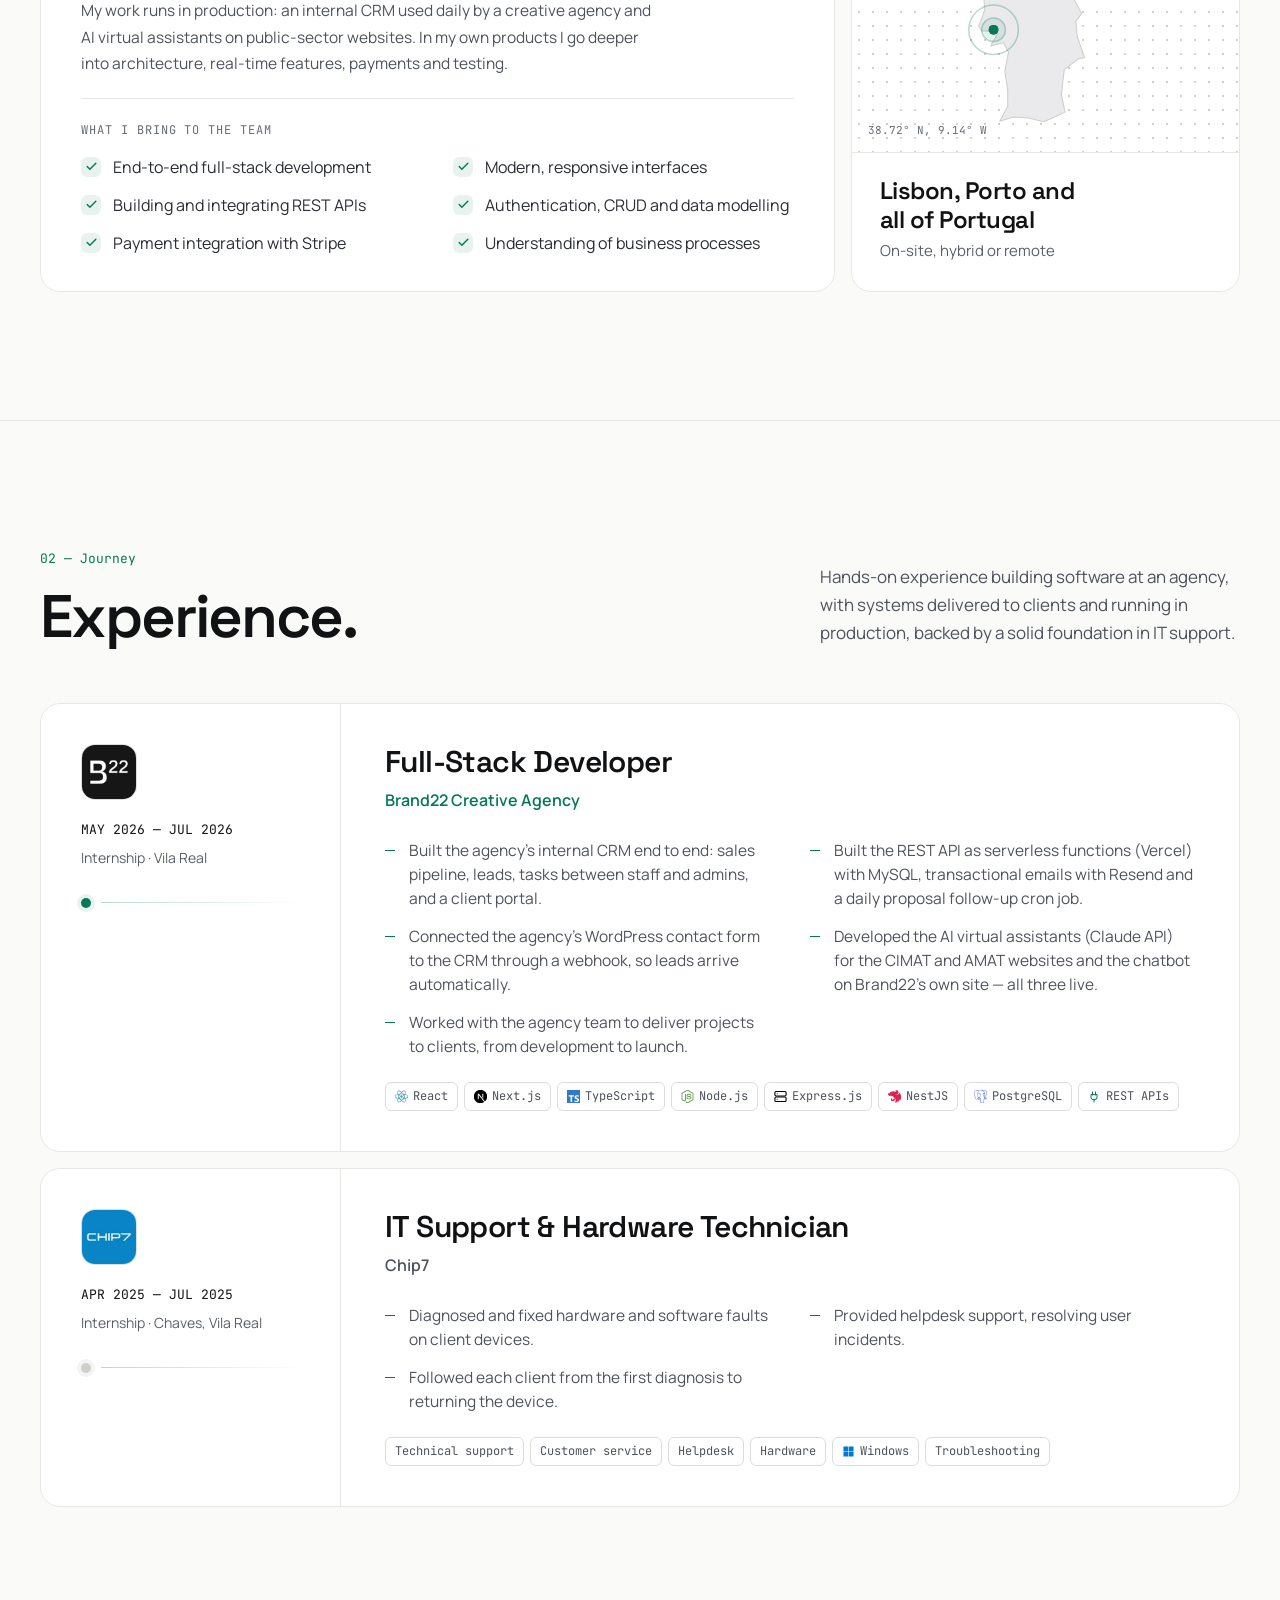
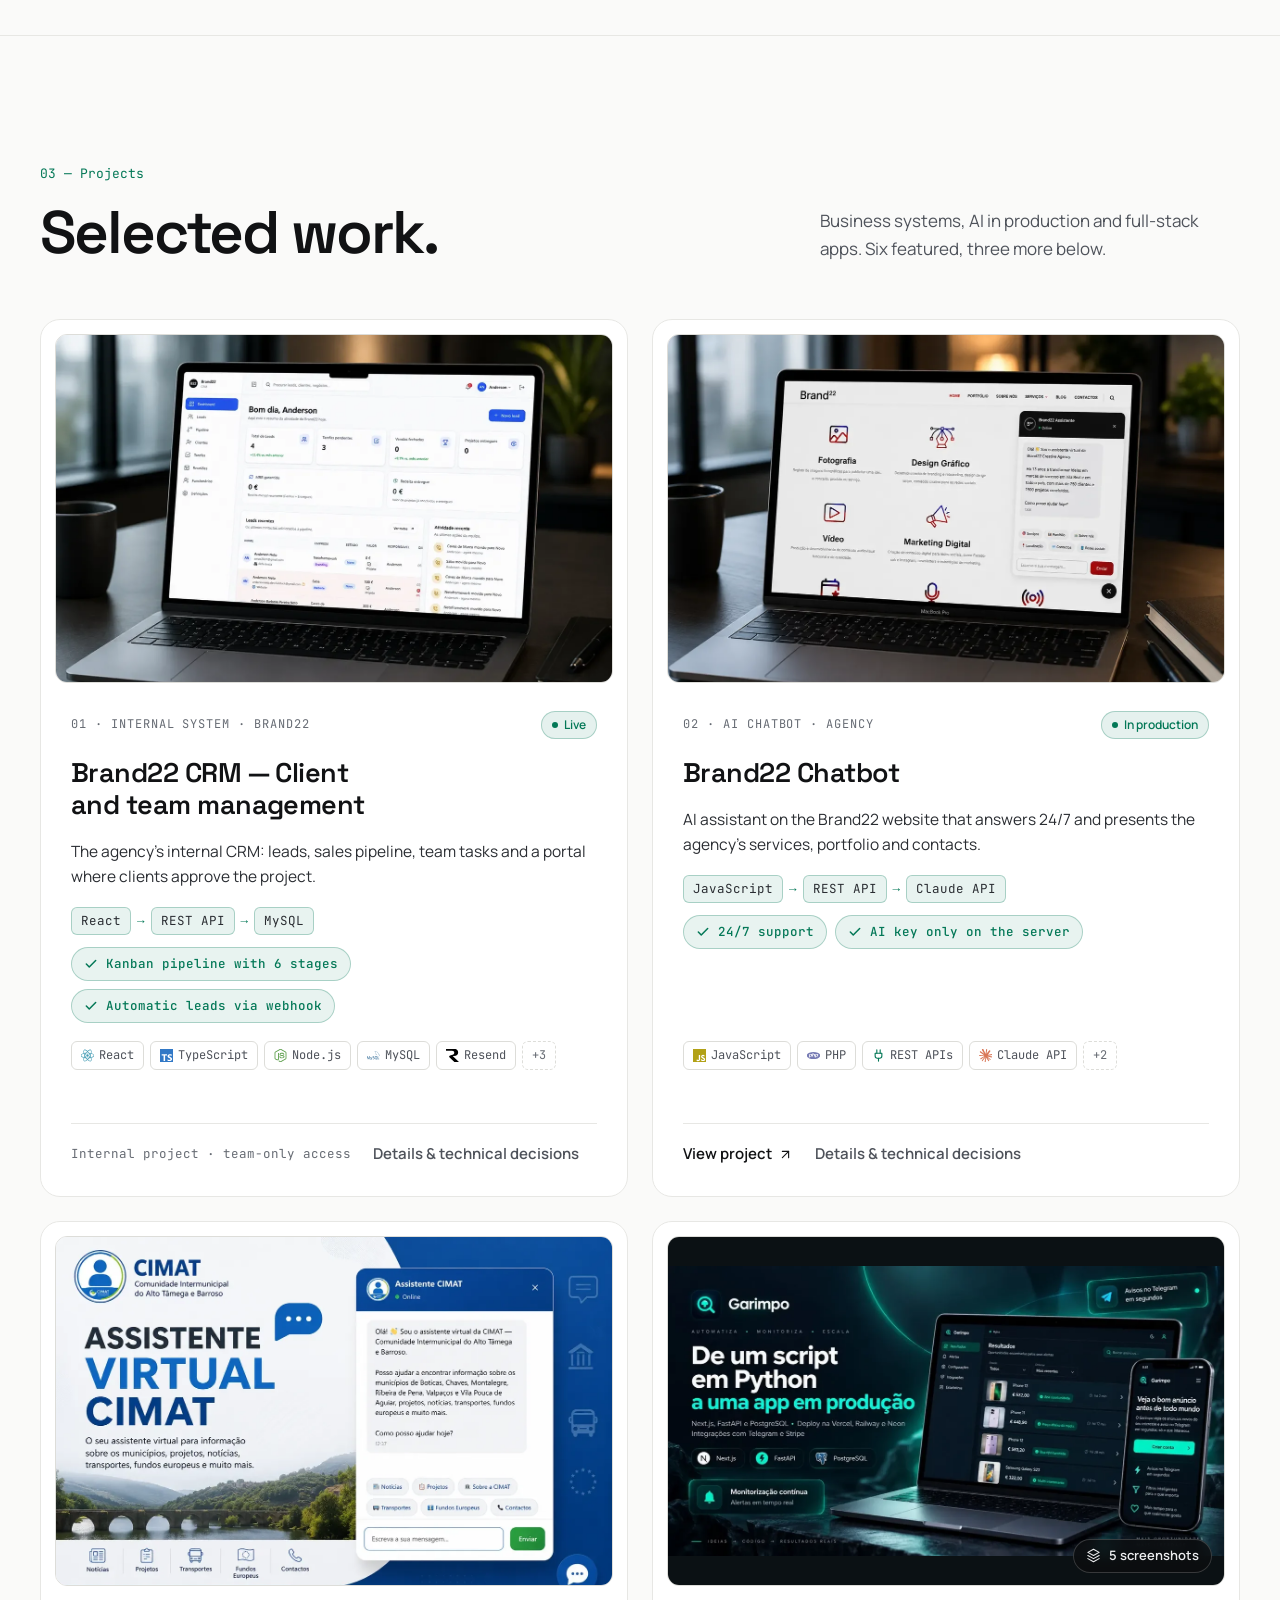
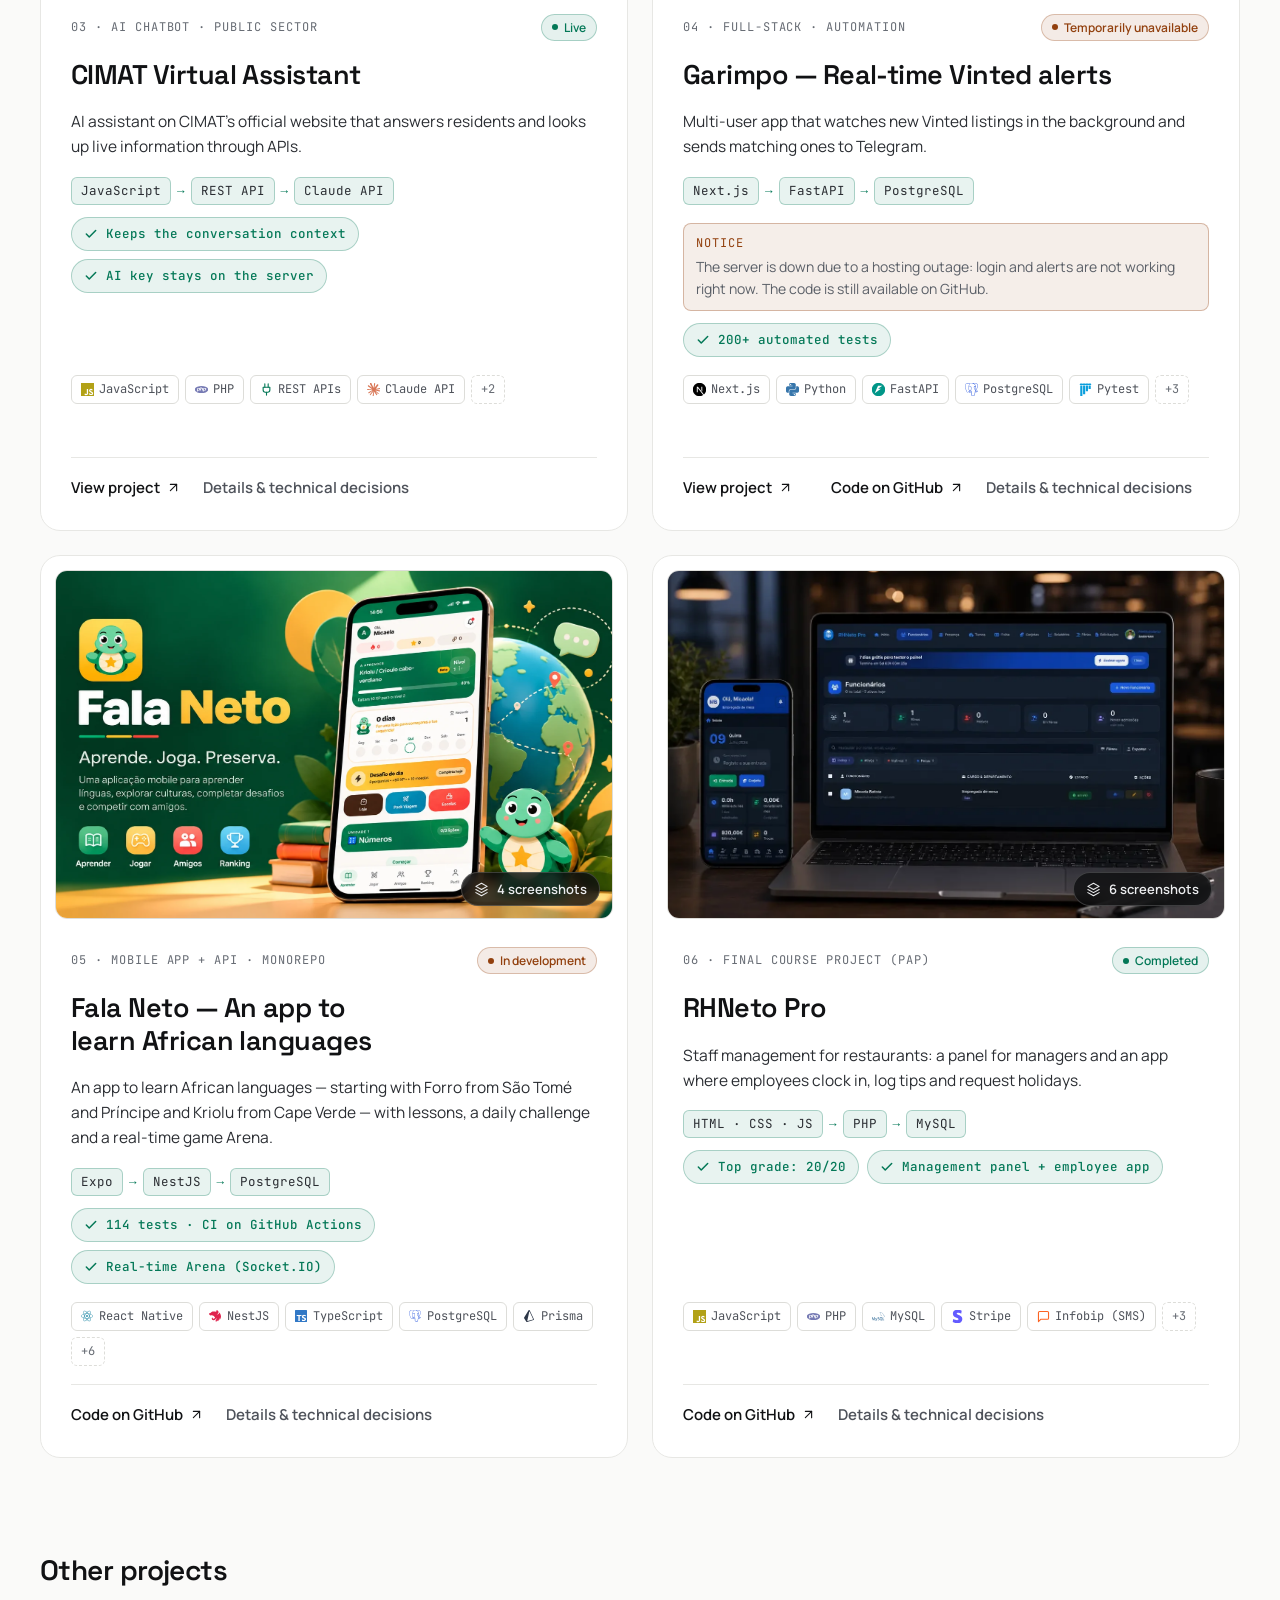
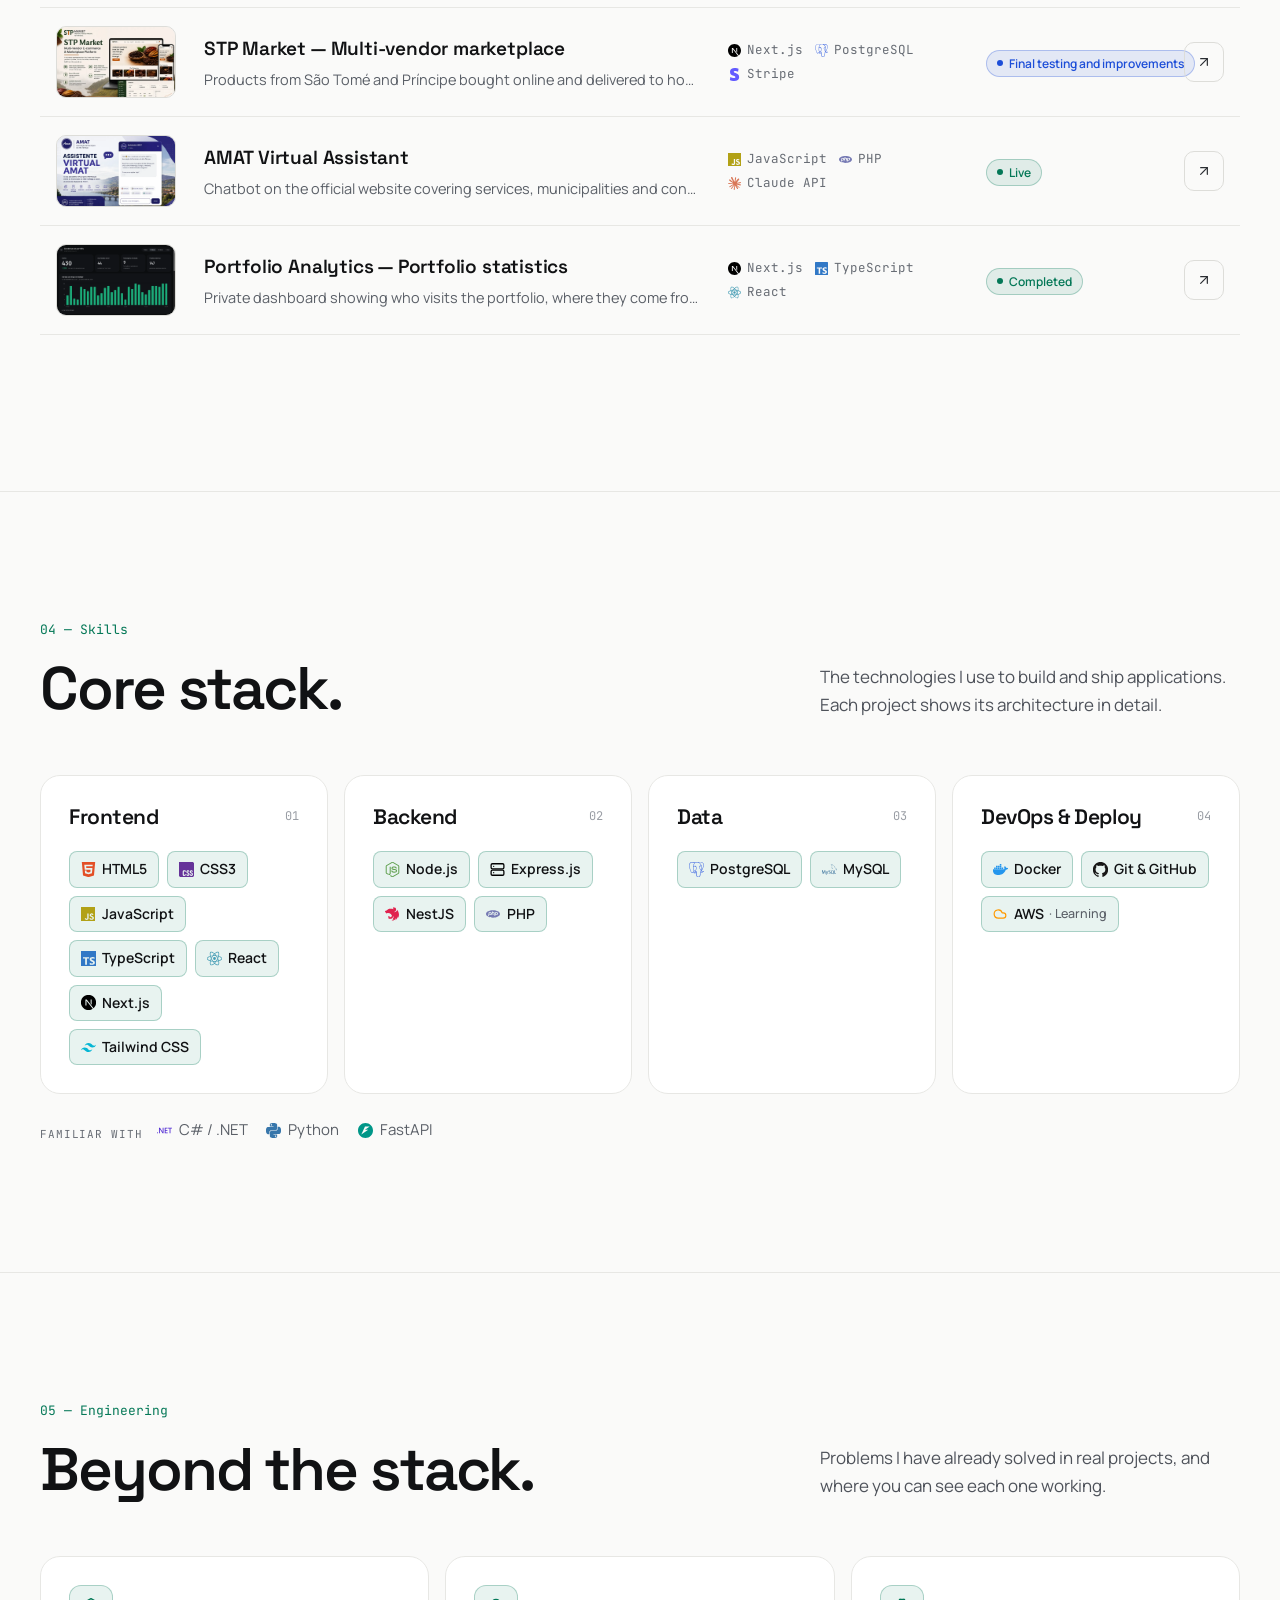
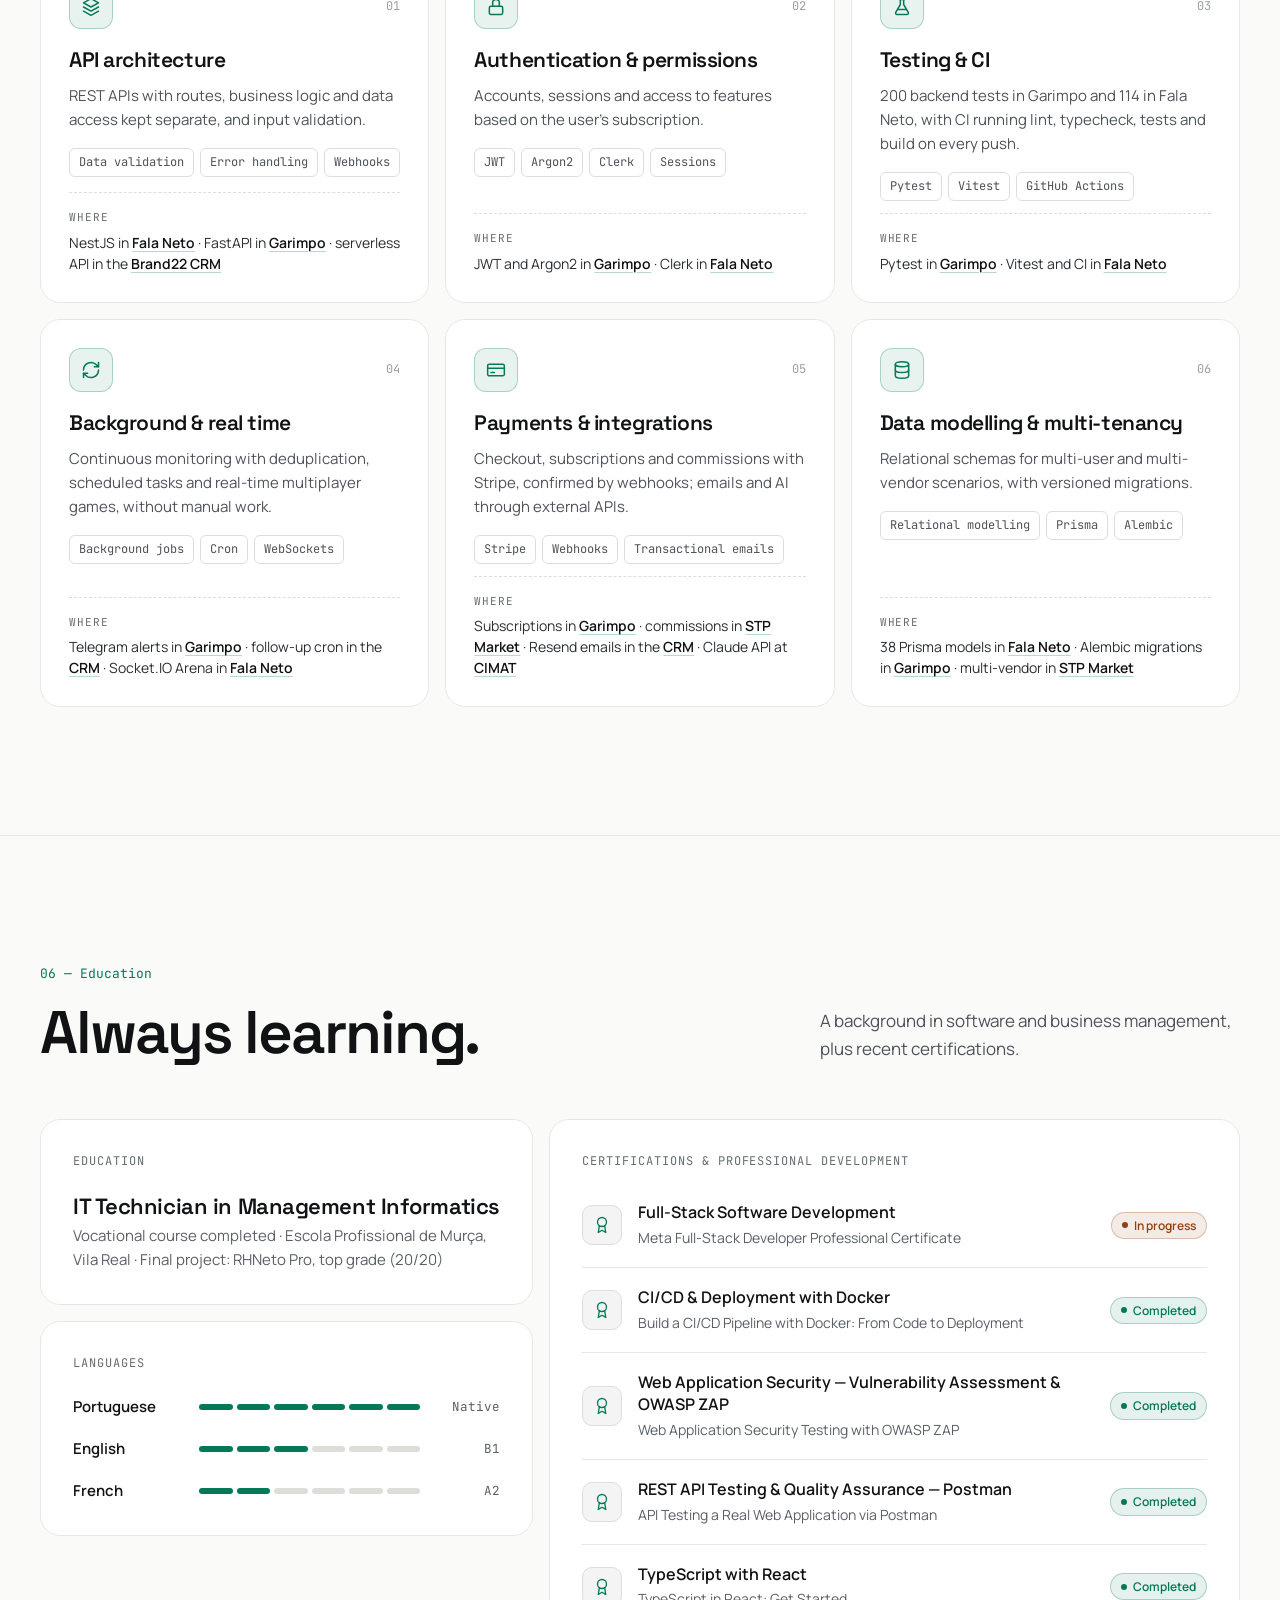
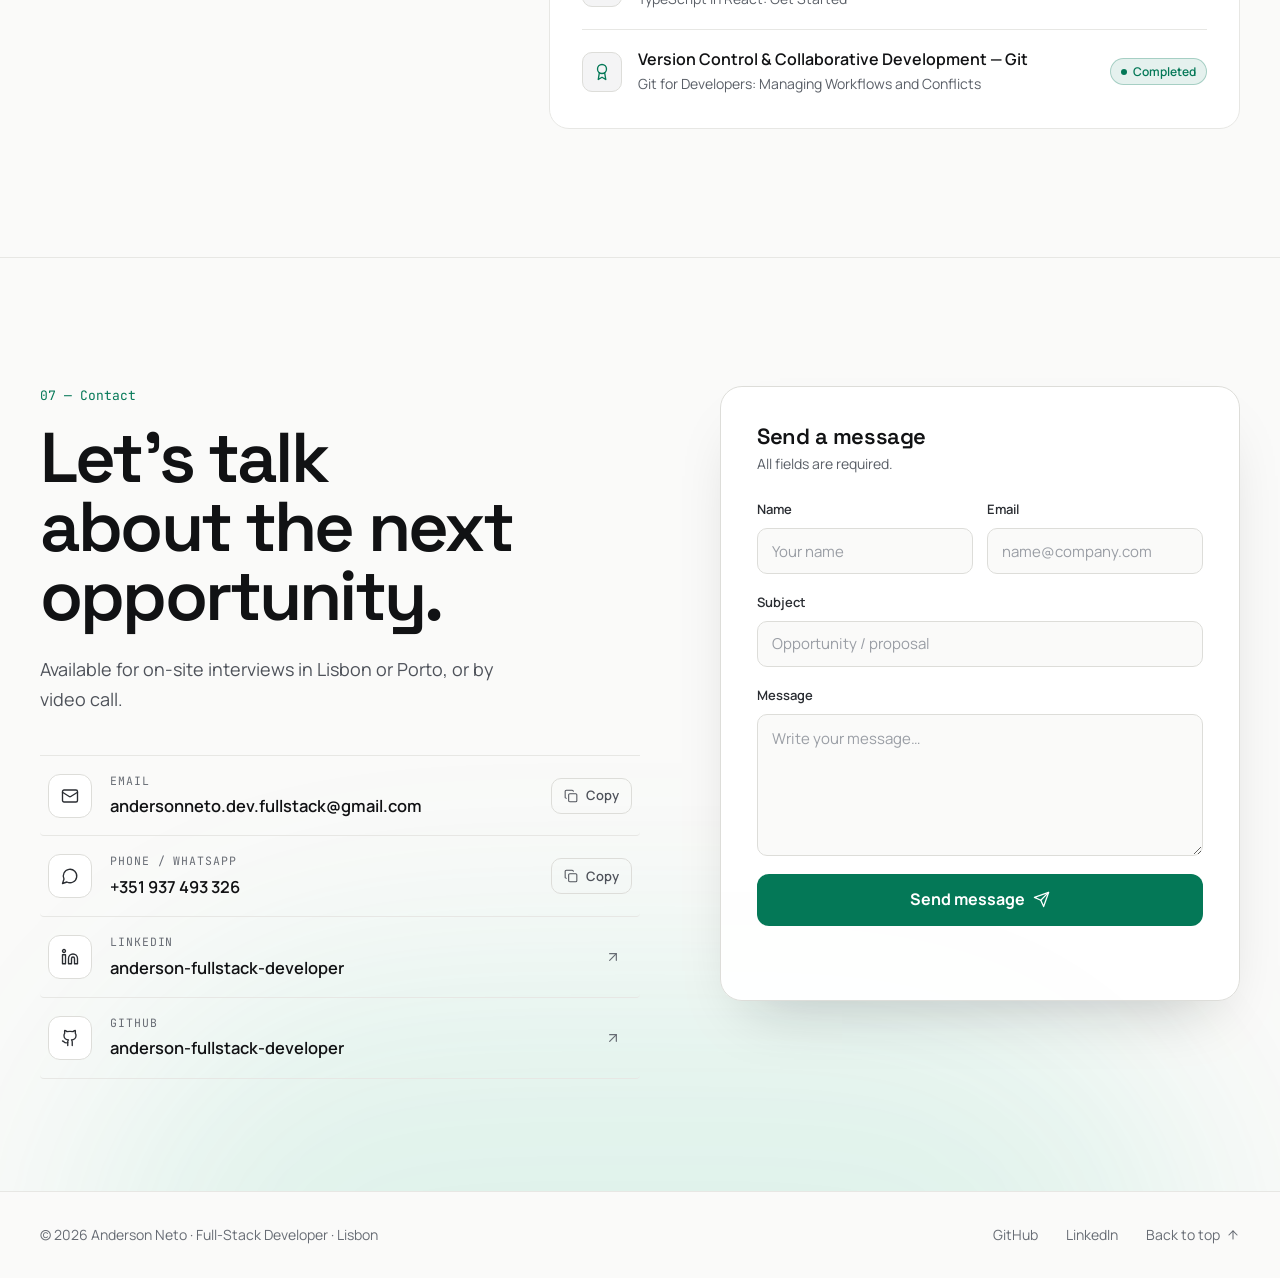
==== commit d3cd11b0: "Certificados sem o nome da plataforma" ====
--- a/en.html
+++ b/en.html
@@ -742,32 +742,32 @@
             <ul class="cert-list">
               <li>
                 <span class="cert-icon"><svg class="i" width="18" height="18" aria-hidden="true"><use href="#i-award"></use></svg></span>
-                <span class="cert-text"><strong>Full-Stack Software Development</strong><span>Meta Full-Stack Developer Professional Certificate · Coursera</span></span>
+                <span class="cert-text"><strong>Full-Stack Software Development</strong><span>Meta Full-Stack Developer Professional Certificate</span></span>
                 <span class="badge badge-dev"><span class="badge-dot"></span>In progress</span>
               </li>
               <li>
                 <span class="cert-icon"><svg class="i" width="18" height="18" aria-hidden="true"><use href="#i-award"></use></svg></span>
-                <span class="cert-text"><strong>CI/CD &amp; Deployment with Docker</strong><span>Build a CI/CD Pipeline with Docker: From Code to Deployment · Coursera</span></span>
+                <span class="cert-text"><strong>CI/CD &amp; Deployment with Docker</strong><span>Build a CI/CD Pipeline with Docker: From Code to Deployment</span></span>
                 <span class="badge badge-done"><span class="badge-dot"></span>Completed</span>
               </li>
               <li>
                 <span class="cert-icon"><svg class="i" width="18" height="18" aria-hidden="true"><use href="#i-award"></use></svg></span>
-                <span class="cert-text"><strong>Web Application Security — Vulnerability Assessment &amp; OWASP ZAP</strong><span>Web Application Security Testing with OWASP ZAP · Coursera</span></span>
+                <span class="cert-text"><strong>Web Application Security — Vulnerability Assessment &amp; OWASP ZAP</strong><span>Web Application Security Testing with OWASP ZAP</span></span>
                 <span class="badge badge-done"><span class="badge-dot"></span>Completed</span>
               </li>
               <li>
                 <span class="cert-icon"><svg class="i" width="18" height="18" aria-hidden="true"><use href="#i-award"></use></svg></span>
-                <span class="cert-text"><strong>REST API Testing &amp; Quality Assurance — Postman</strong><span>API Testing a Real Web Application via Postman · Coursera</span></span>
+                <span class="cert-text"><strong>REST API Testing &amp; Quality Assurance — Postman</strong><span>API Testing a Real Web Application via Postman</span></span>
                 <span class="badge badge-done"><span class="badge-dot"></span>Completed</span>
               </li>
               <li>
                 <span class="cert-icon"><svg class="i" width="18" height="18" aria-hidden="true"><use href="#i-award"></use></svg></span>
-                <span class="cert-text"><strong>TypeScript with React</strong><span>TypeScript in React: Get Started · Coursera</span></span>
+                <span class="cert-text"><strong>TypeScript with React</strong><span>TypeScript in React: Get Started</span></span>
                 <span class="badge badge-done"><span class="badge-dot"></span>Completed</span>
               </li>
               <li>
                 <span class="cert-icon"><svg class="i" width="18" height="18" aria-hidden="true"><use href="#i-award"></use></svg></span>
-                <span class="cert-text"><strong>Version Control &amp; Collaborative Development — Git</strong><span>Git for Developers: Managing Workflows and Conflicts · Coursera</span></span>
+                <span class="cert-text"><strong>Version Control &amp; Collaborative Development — Git</strong><span>Git for Developers: Managing Workflows and Conflicts</span></span>
                 <span class="badge badge-done"><span class="badge-dot"></span>Completed</span>
               </li>
             </ul>
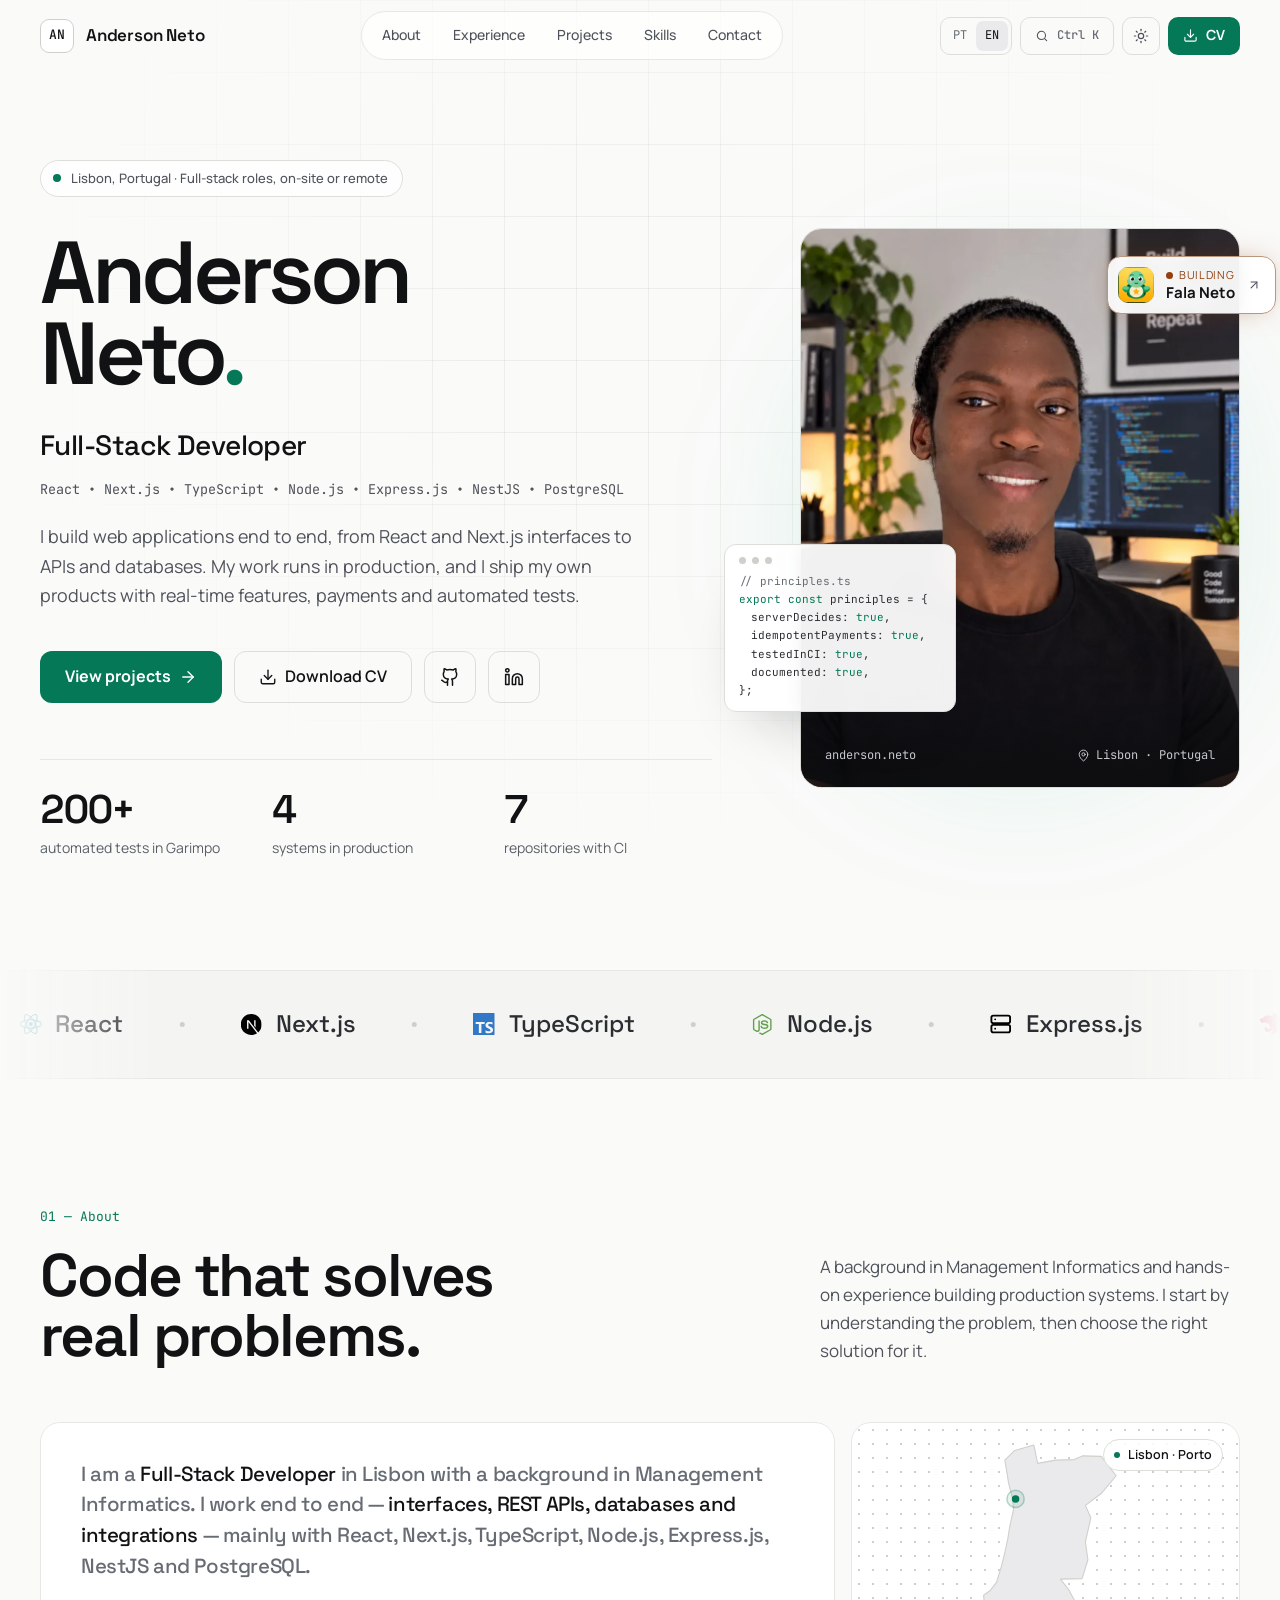
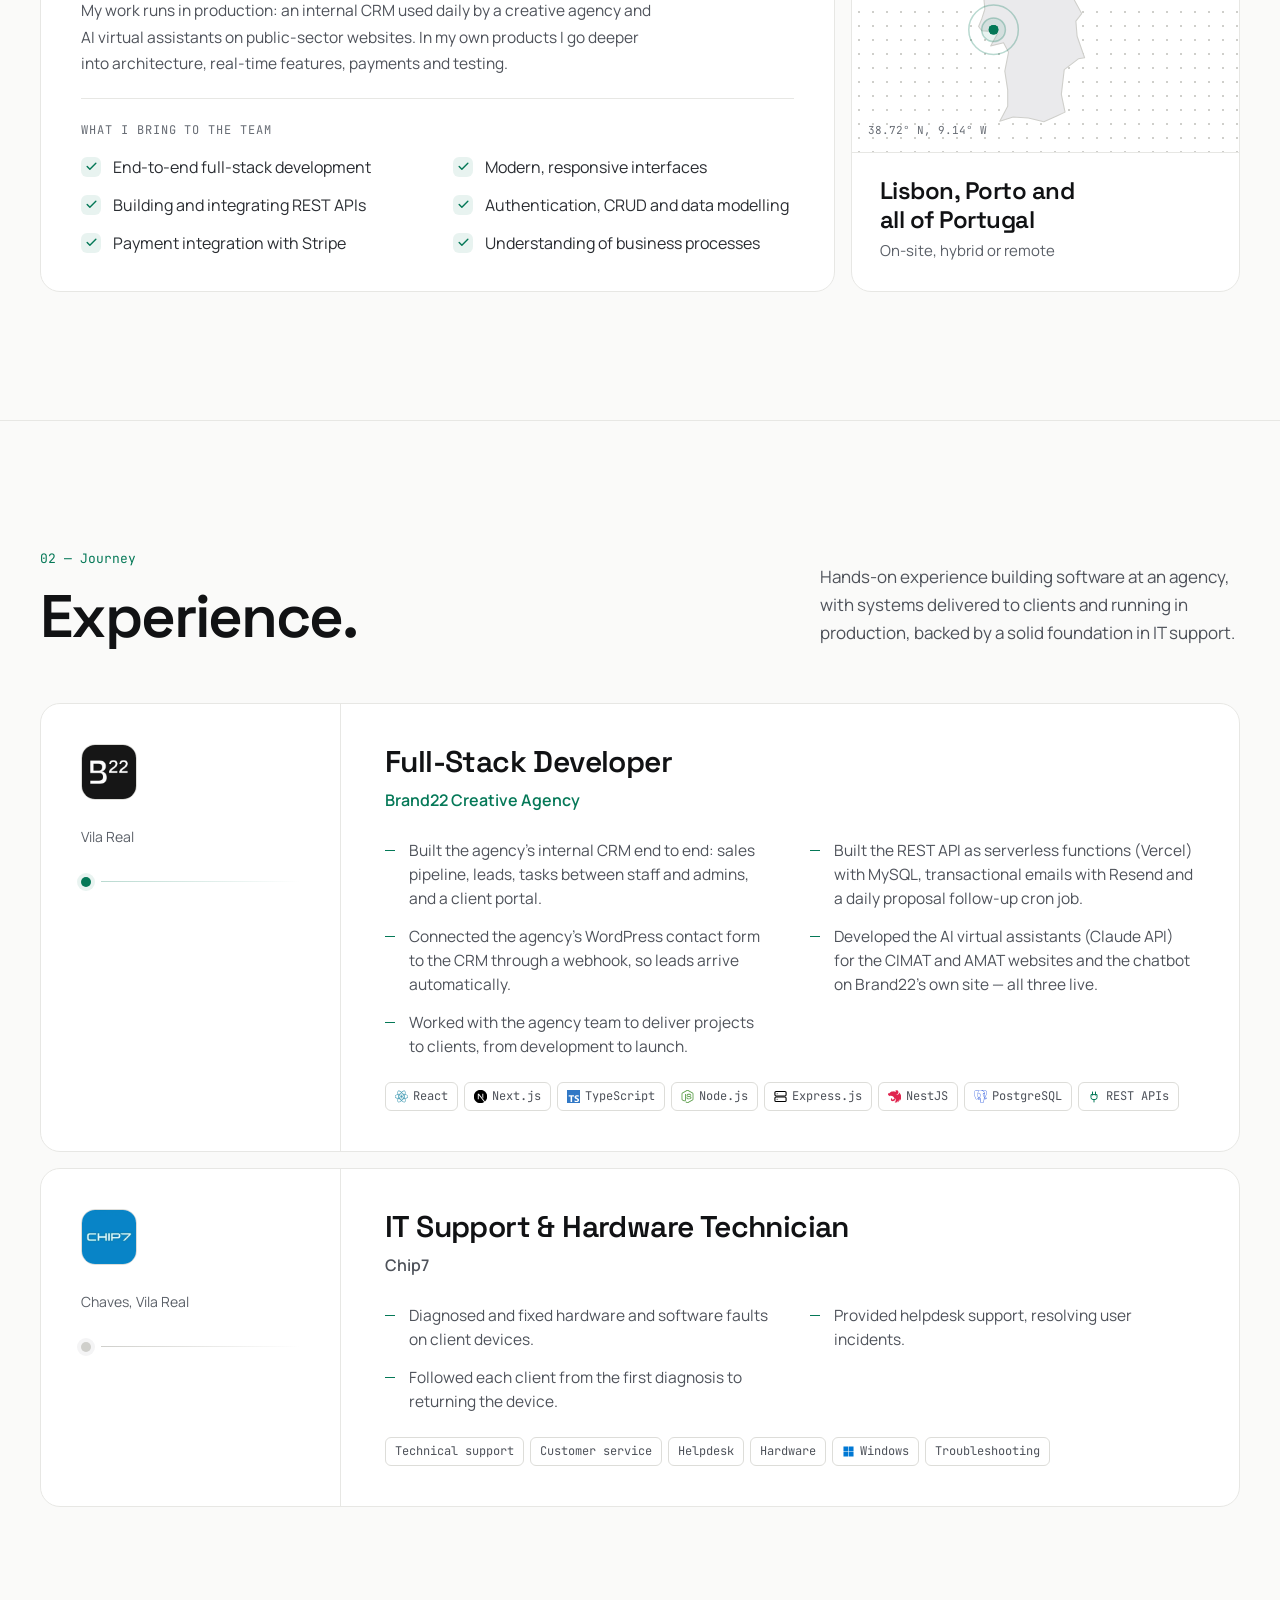
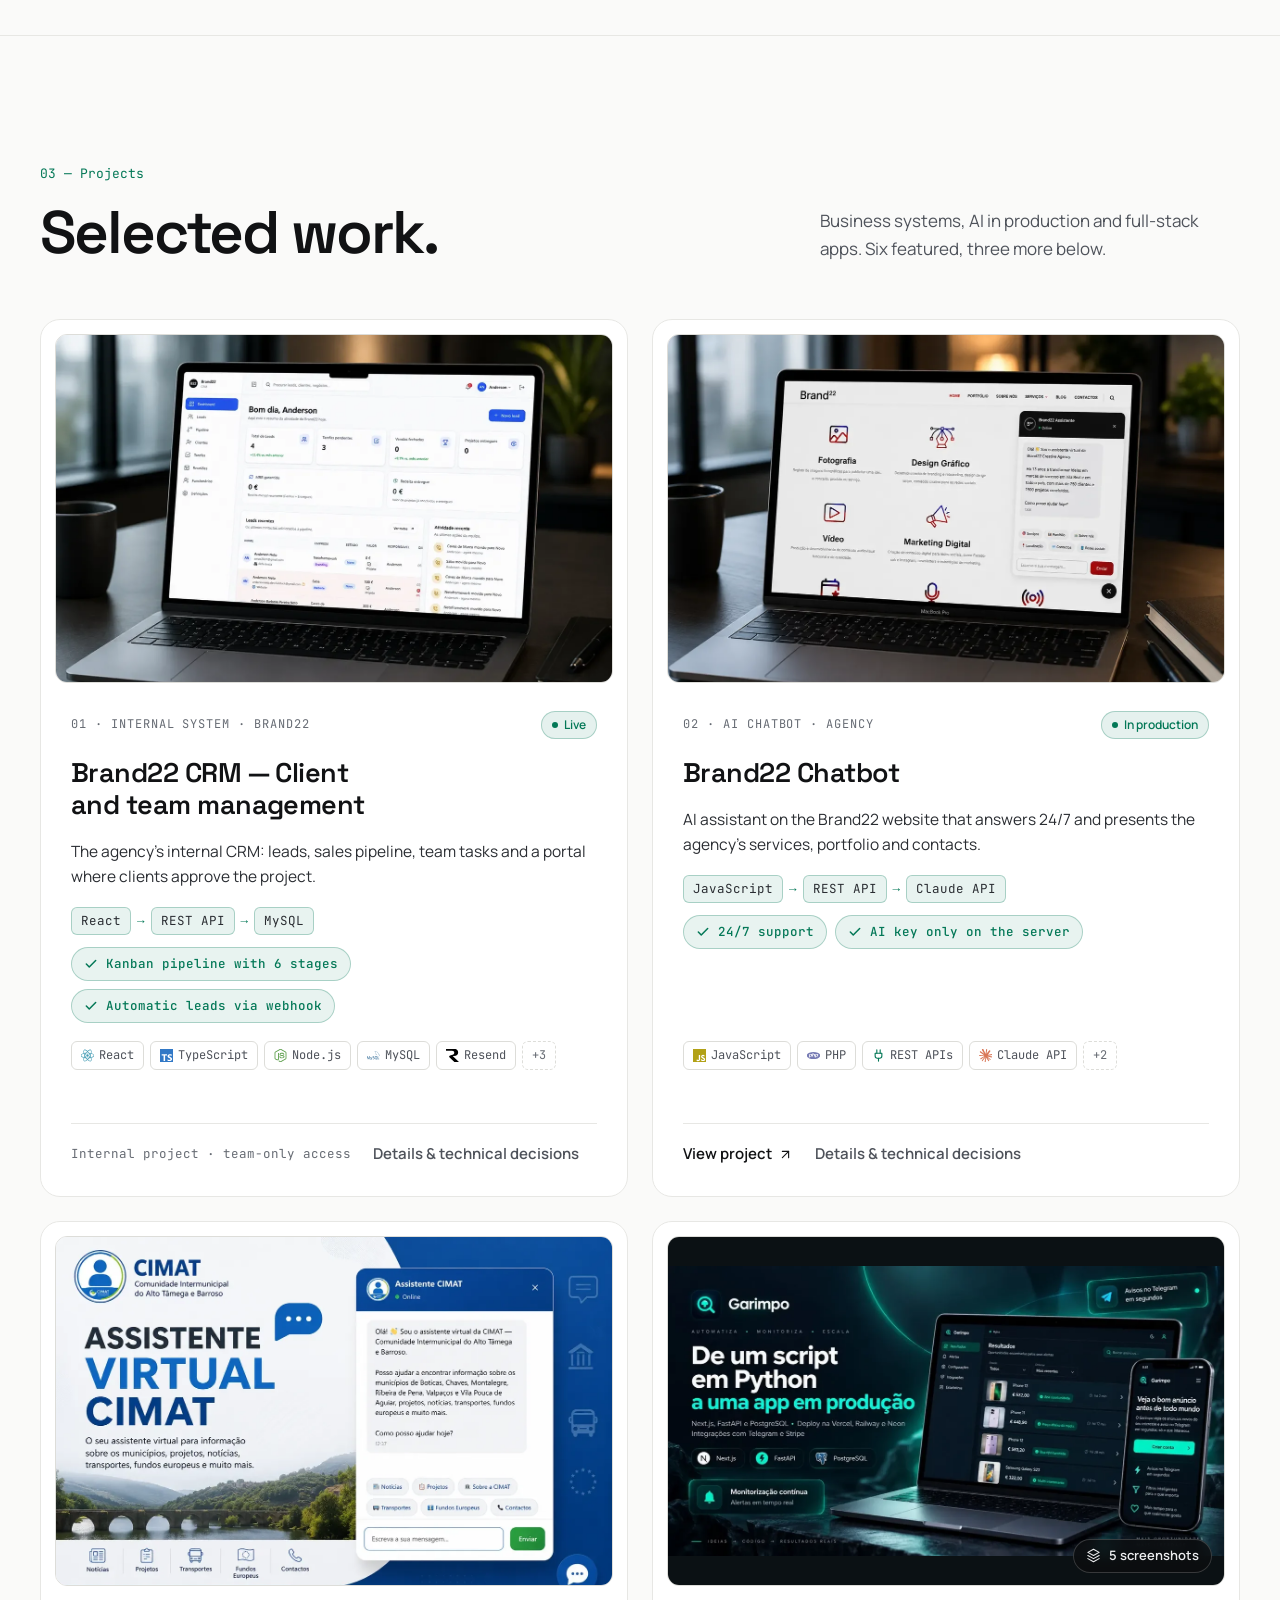
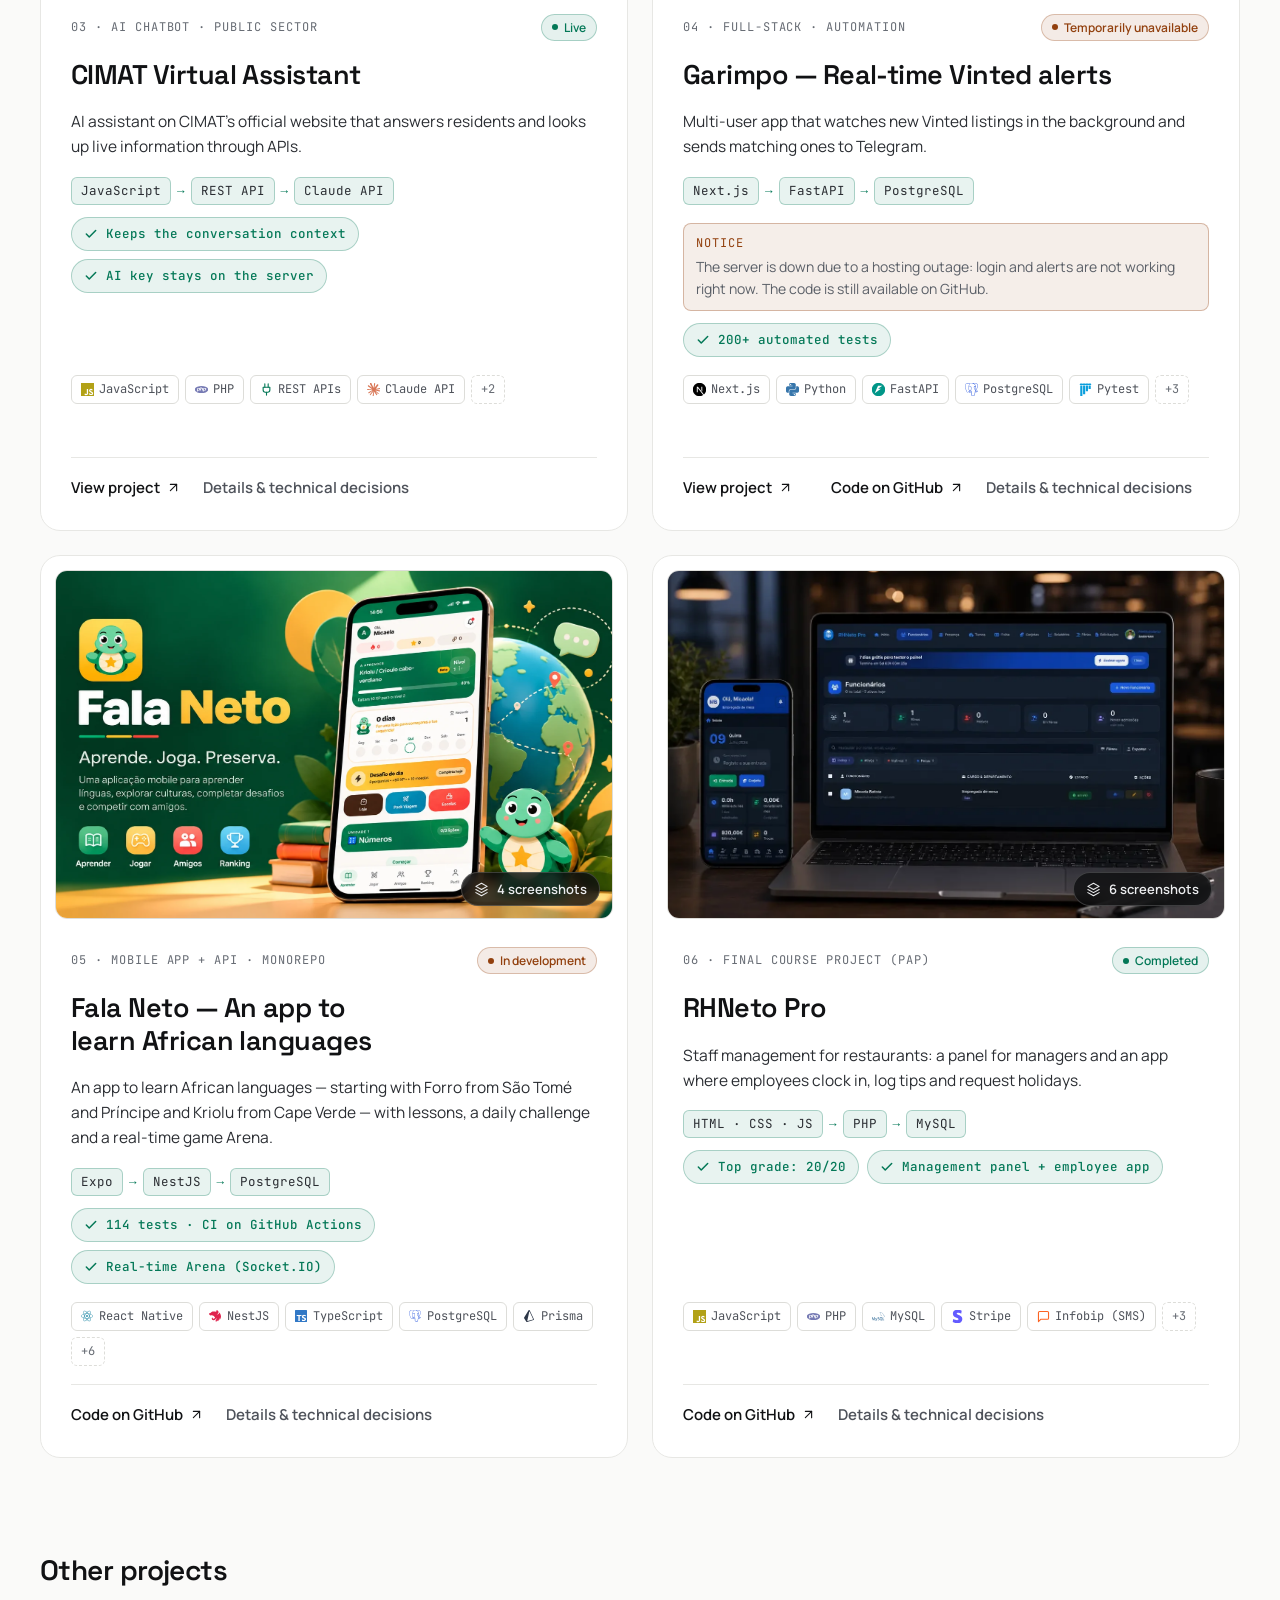
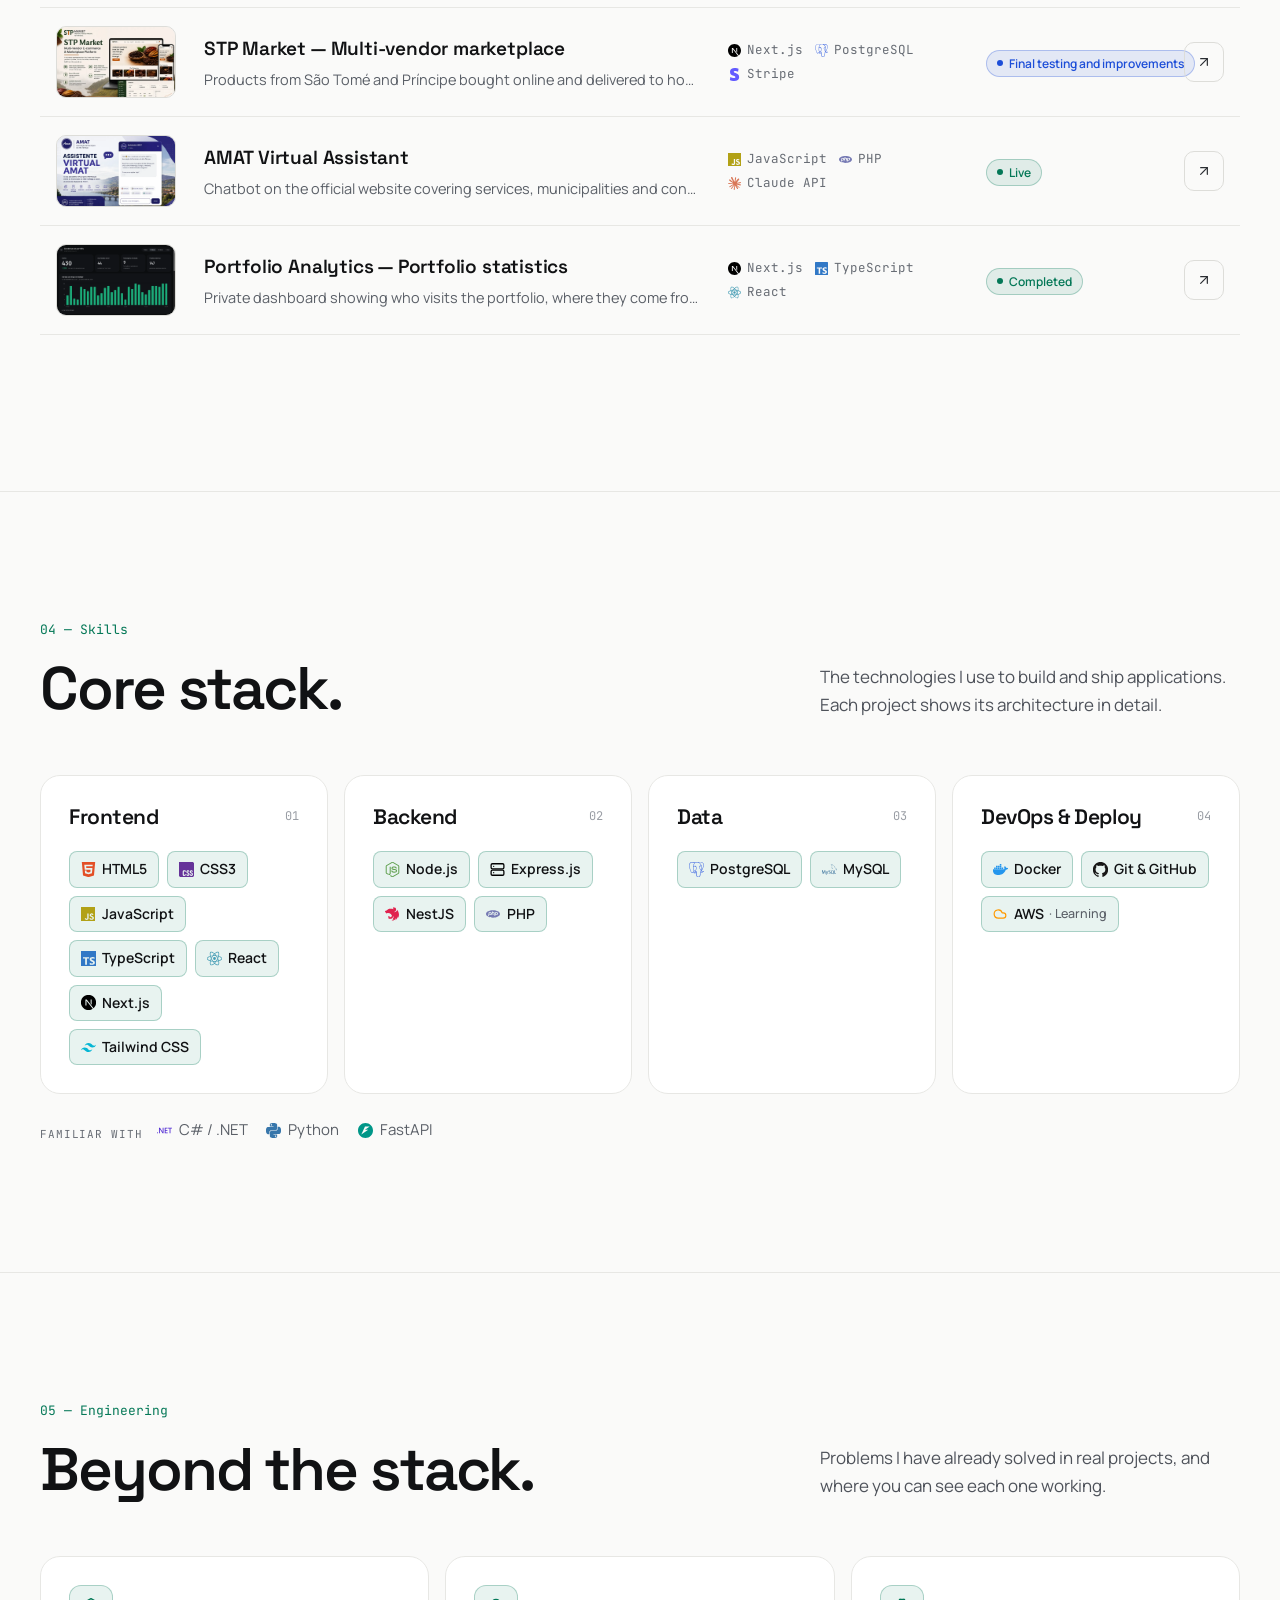
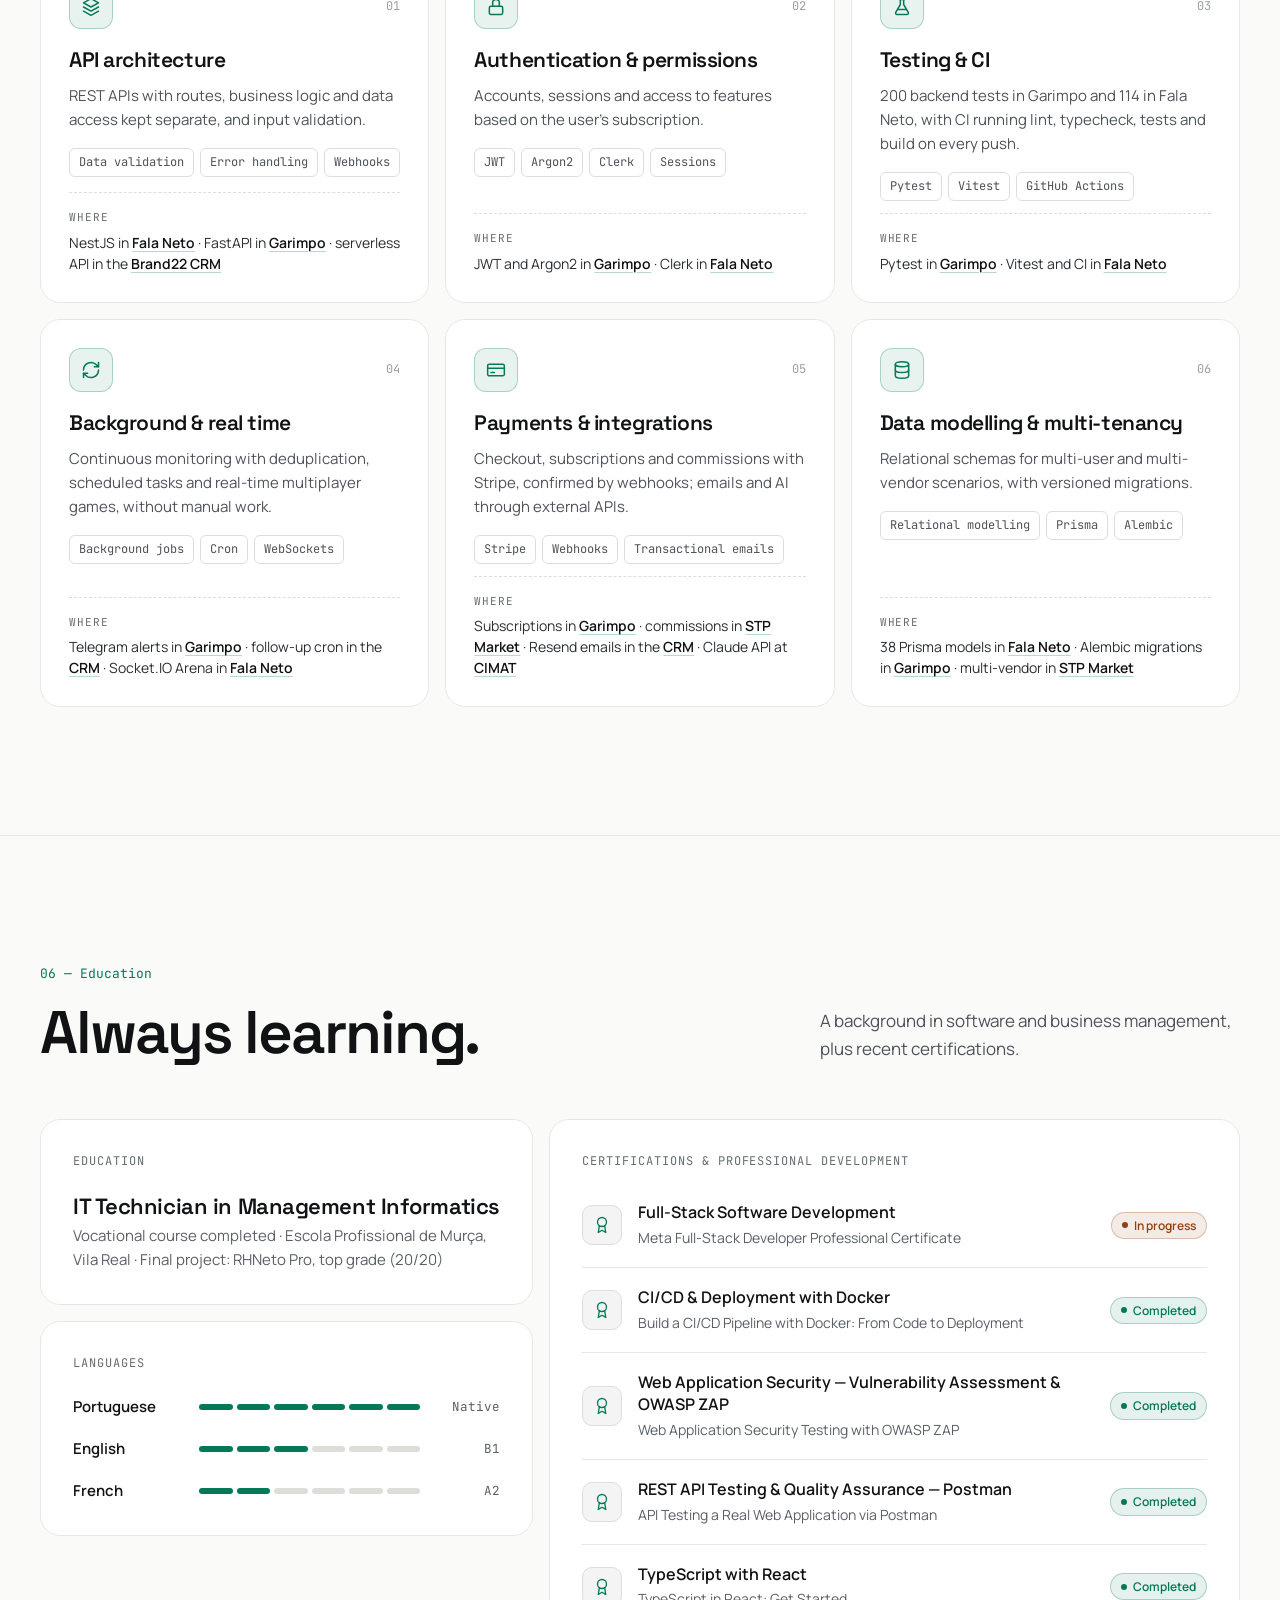
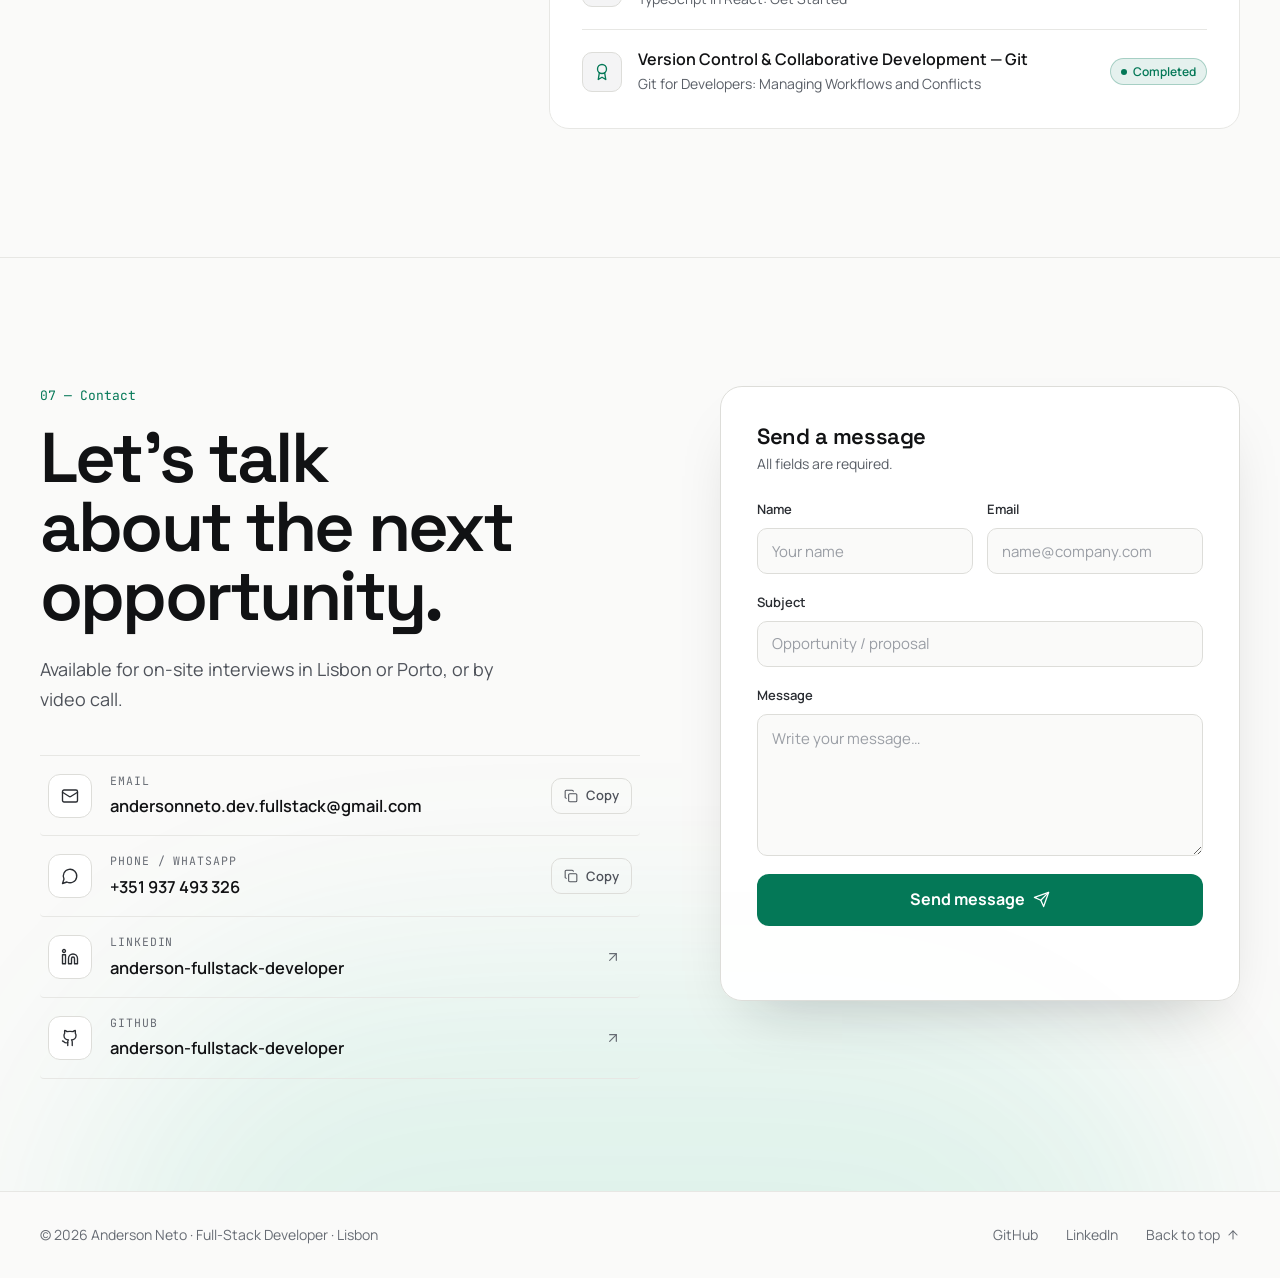
==== commit 875b638a: "Experiência sem datas nem tipo de contrato" ====
--- a/en.html
+++ b/en.html
@@ -311,8 +311,7 @@
             <div class="exp-side">
               <img class="exp-logo" src="assets/img/logos/brand22.webp" alt="Brand22 logo" width="56" height="56" loading="lazy" decoding="async">
               <div>
-                <p class="exp-period">MAY 2026 — JUL 2026</p>
-                <p class="exp-type">Internship · Vila Real</p>
+                <p class="exp-type">Vila Real</p>
               </div>
               <div class="exp-line" aria-hidden="true"><span></span><i></i></div>
             </div>
@@ -338,8 +337,7 @@
             <div class="exp-side">
               <img class="exp-logo" src="assets/img/logos/chip7.webp" alt="Chip7 logo" width="56" height="56" loading="lazy" decoding="async">
               <div>
-                <p class="exp-period">APR 2025 — JUL 2025</p>
-                <p class="exp-type">Internship · Chaves, Vila Real</p>
+                <p class="exp-type">Chaves, Vila Real</p>
               </div>
               <div class="exp-line exp-line-muted" aria-hidden="true"><span></span><i></i></div>
             </div>
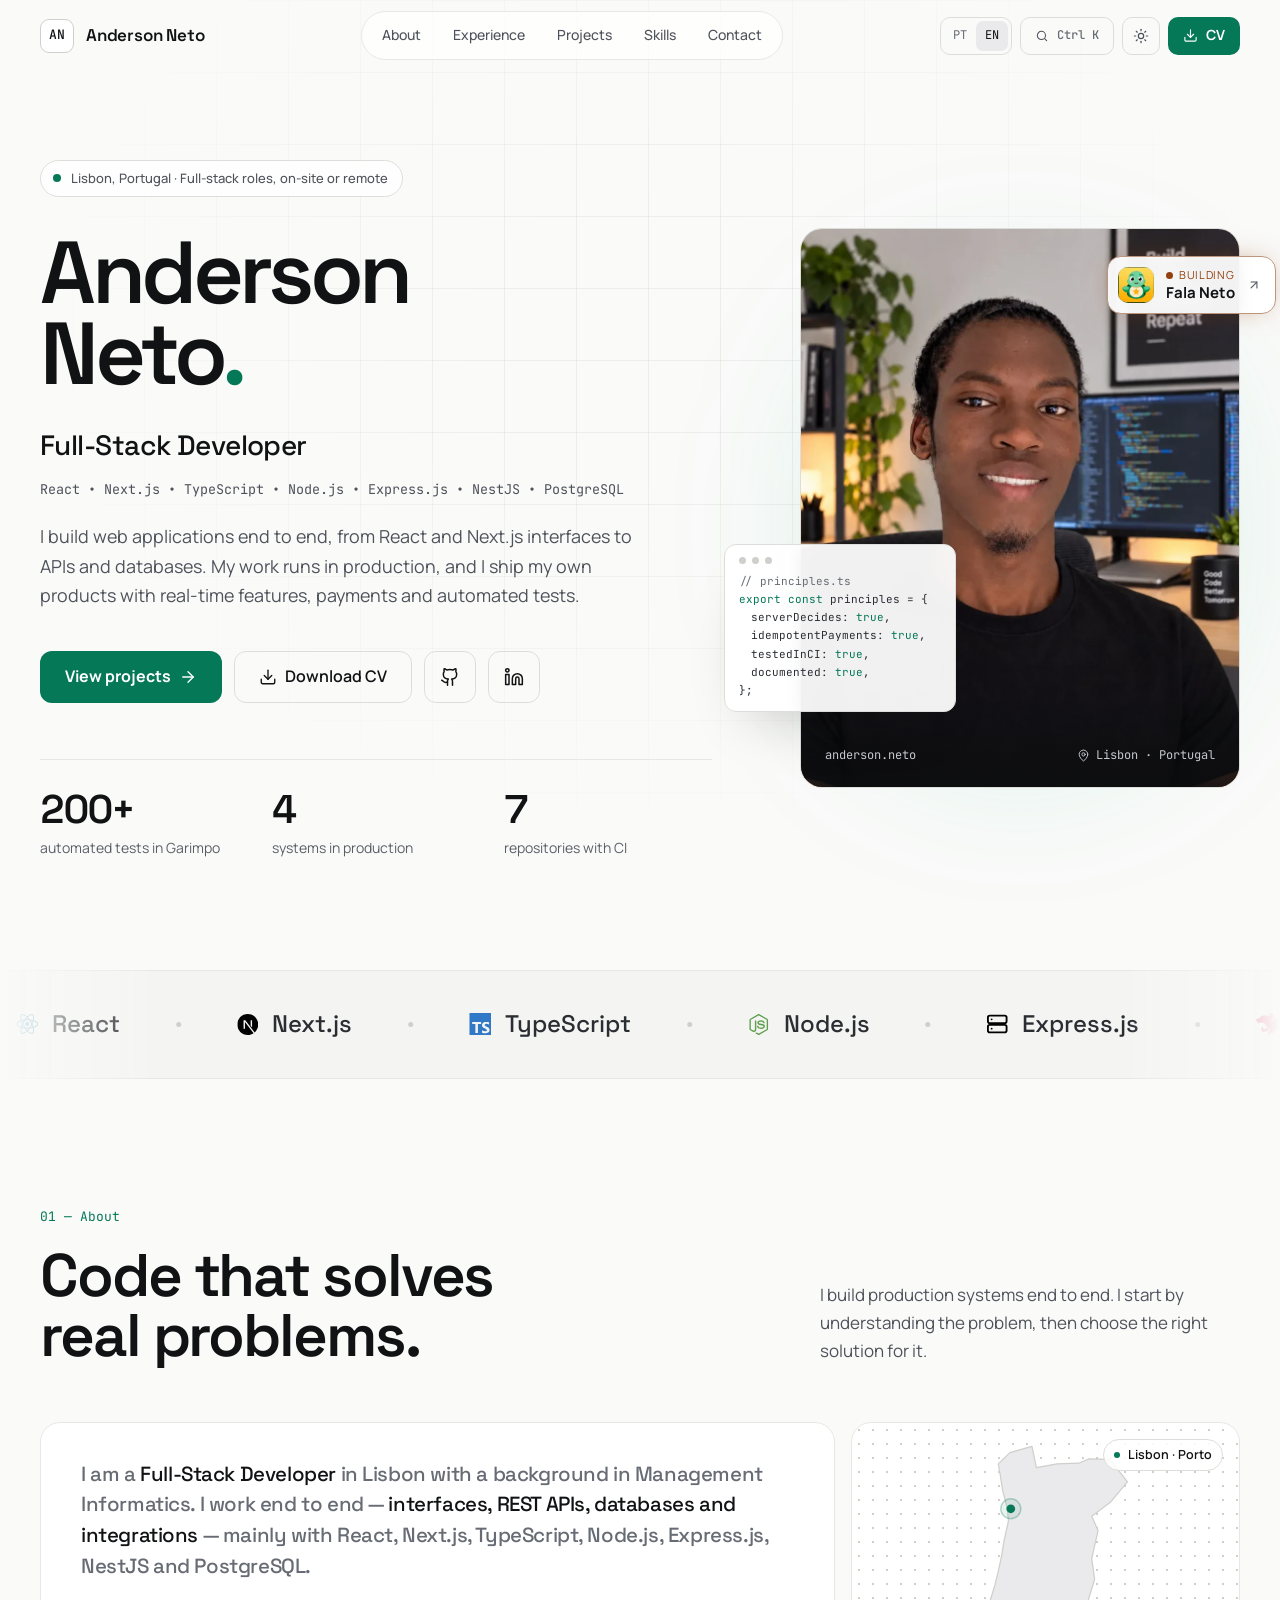
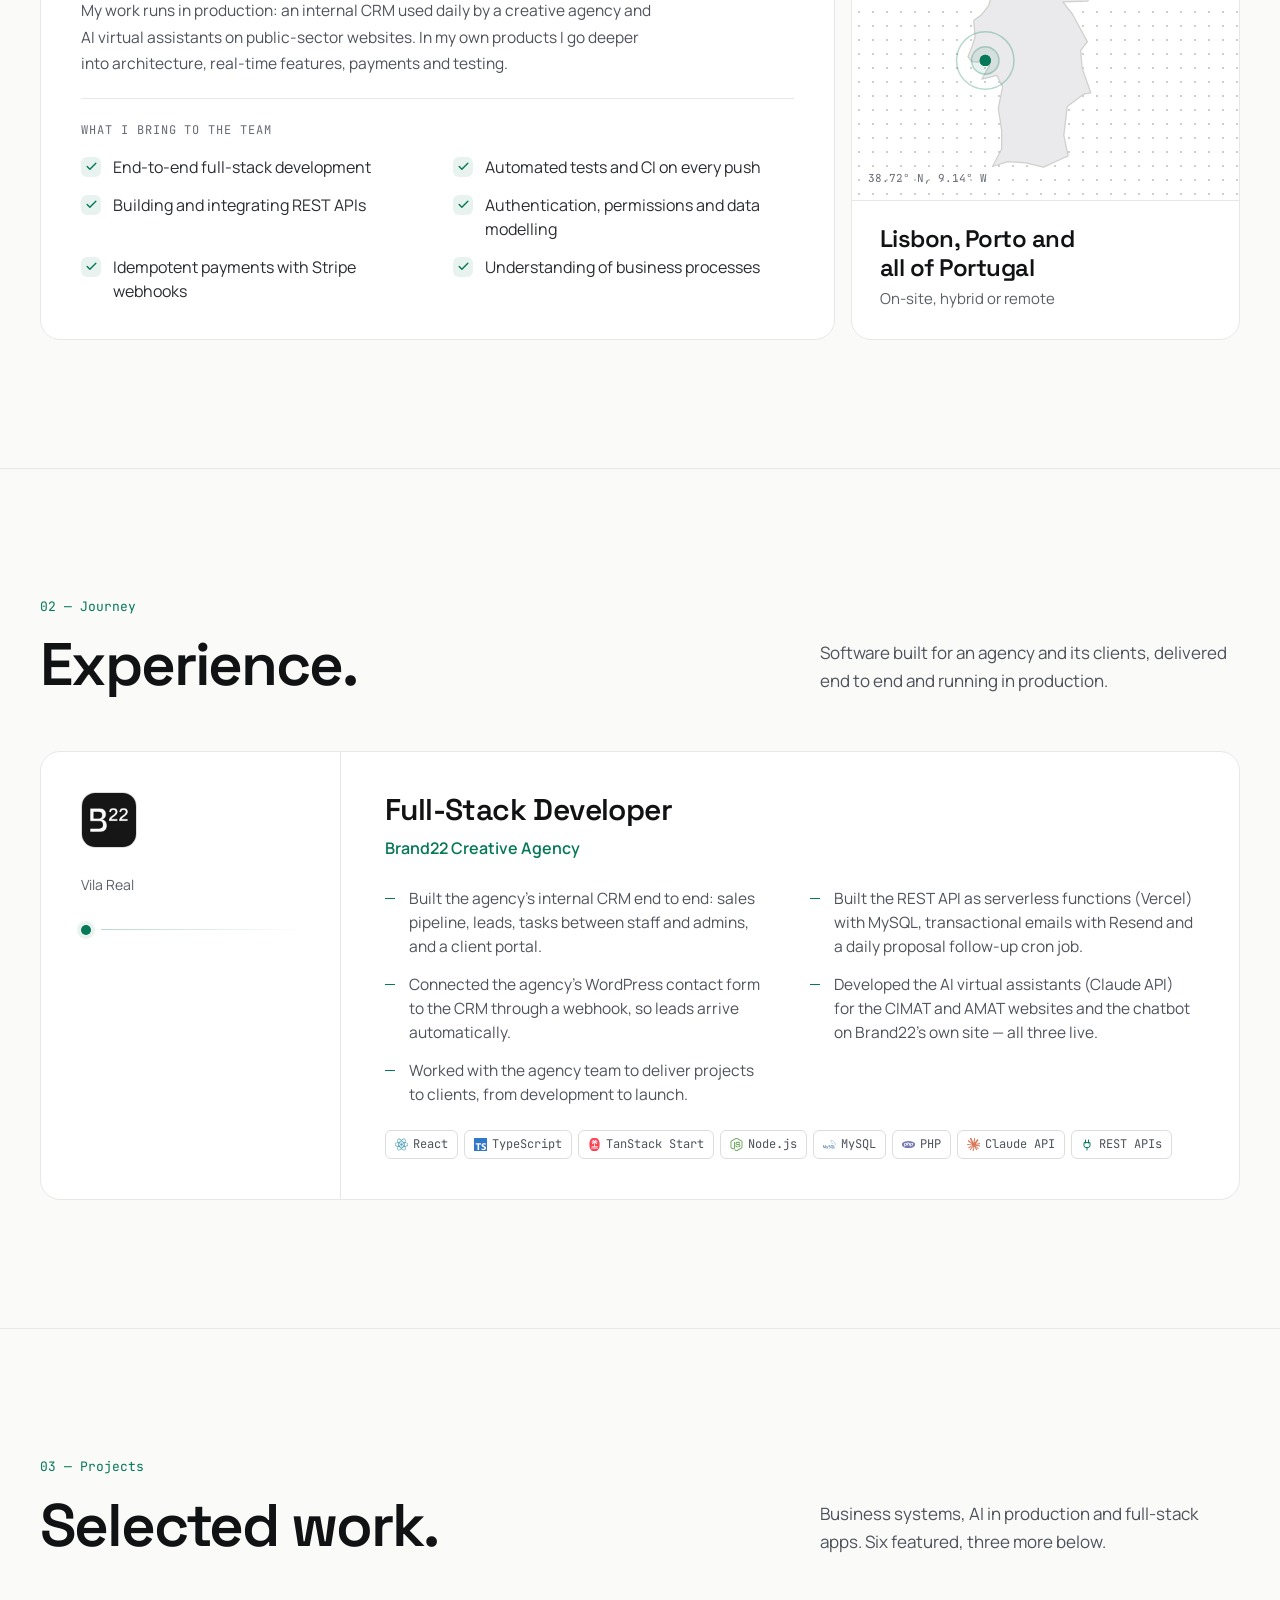
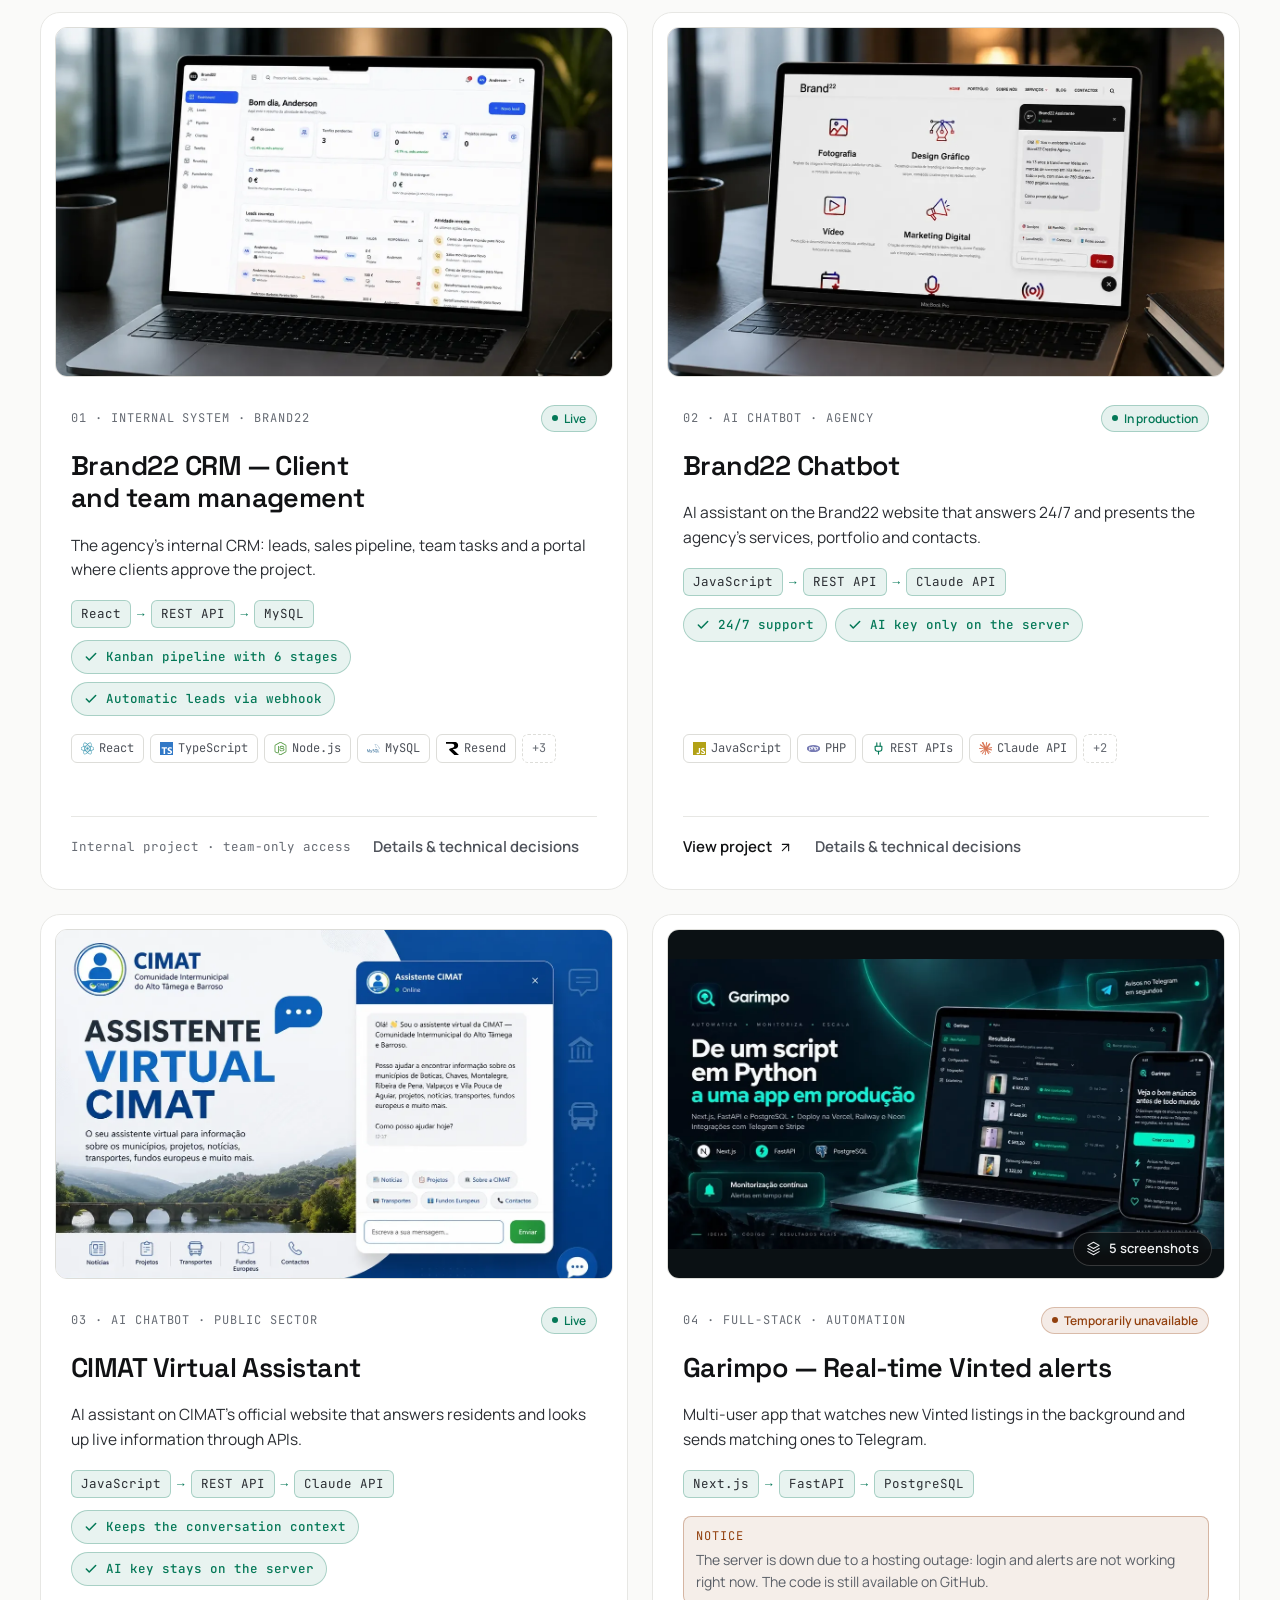
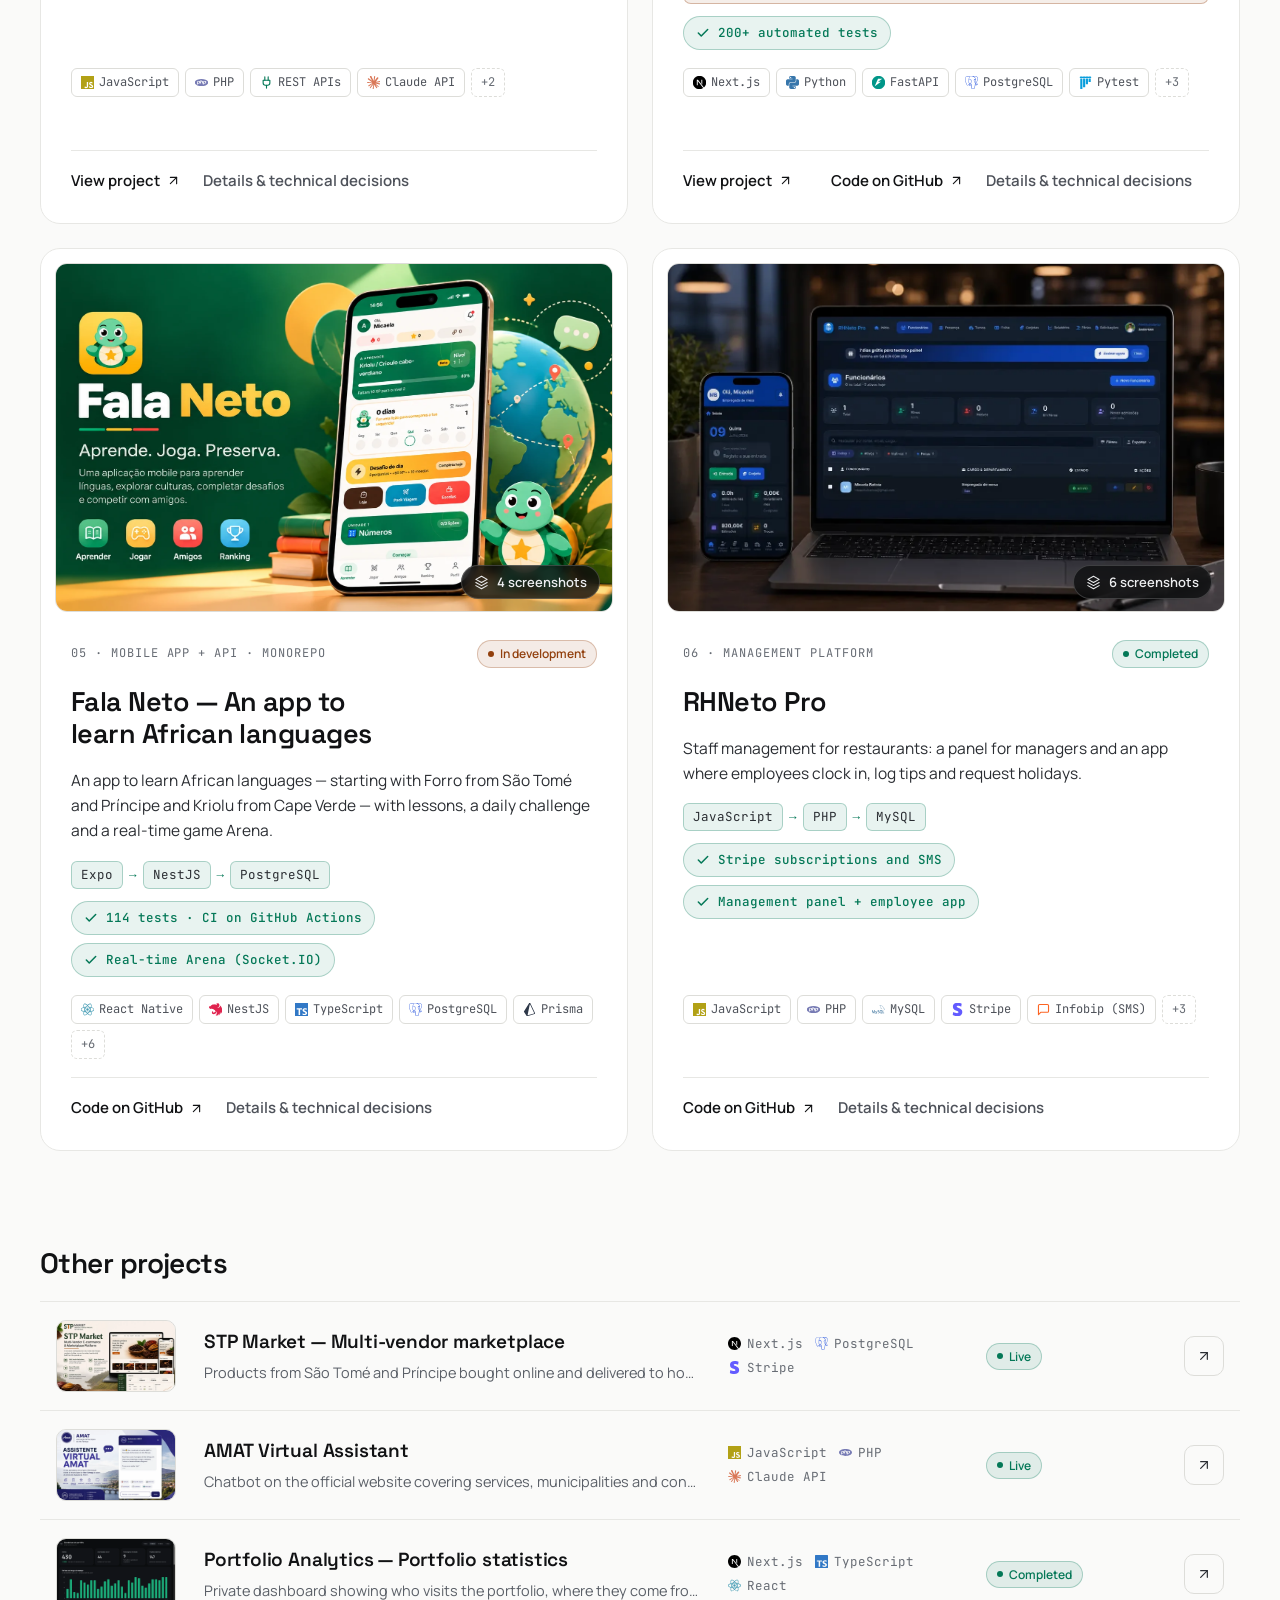
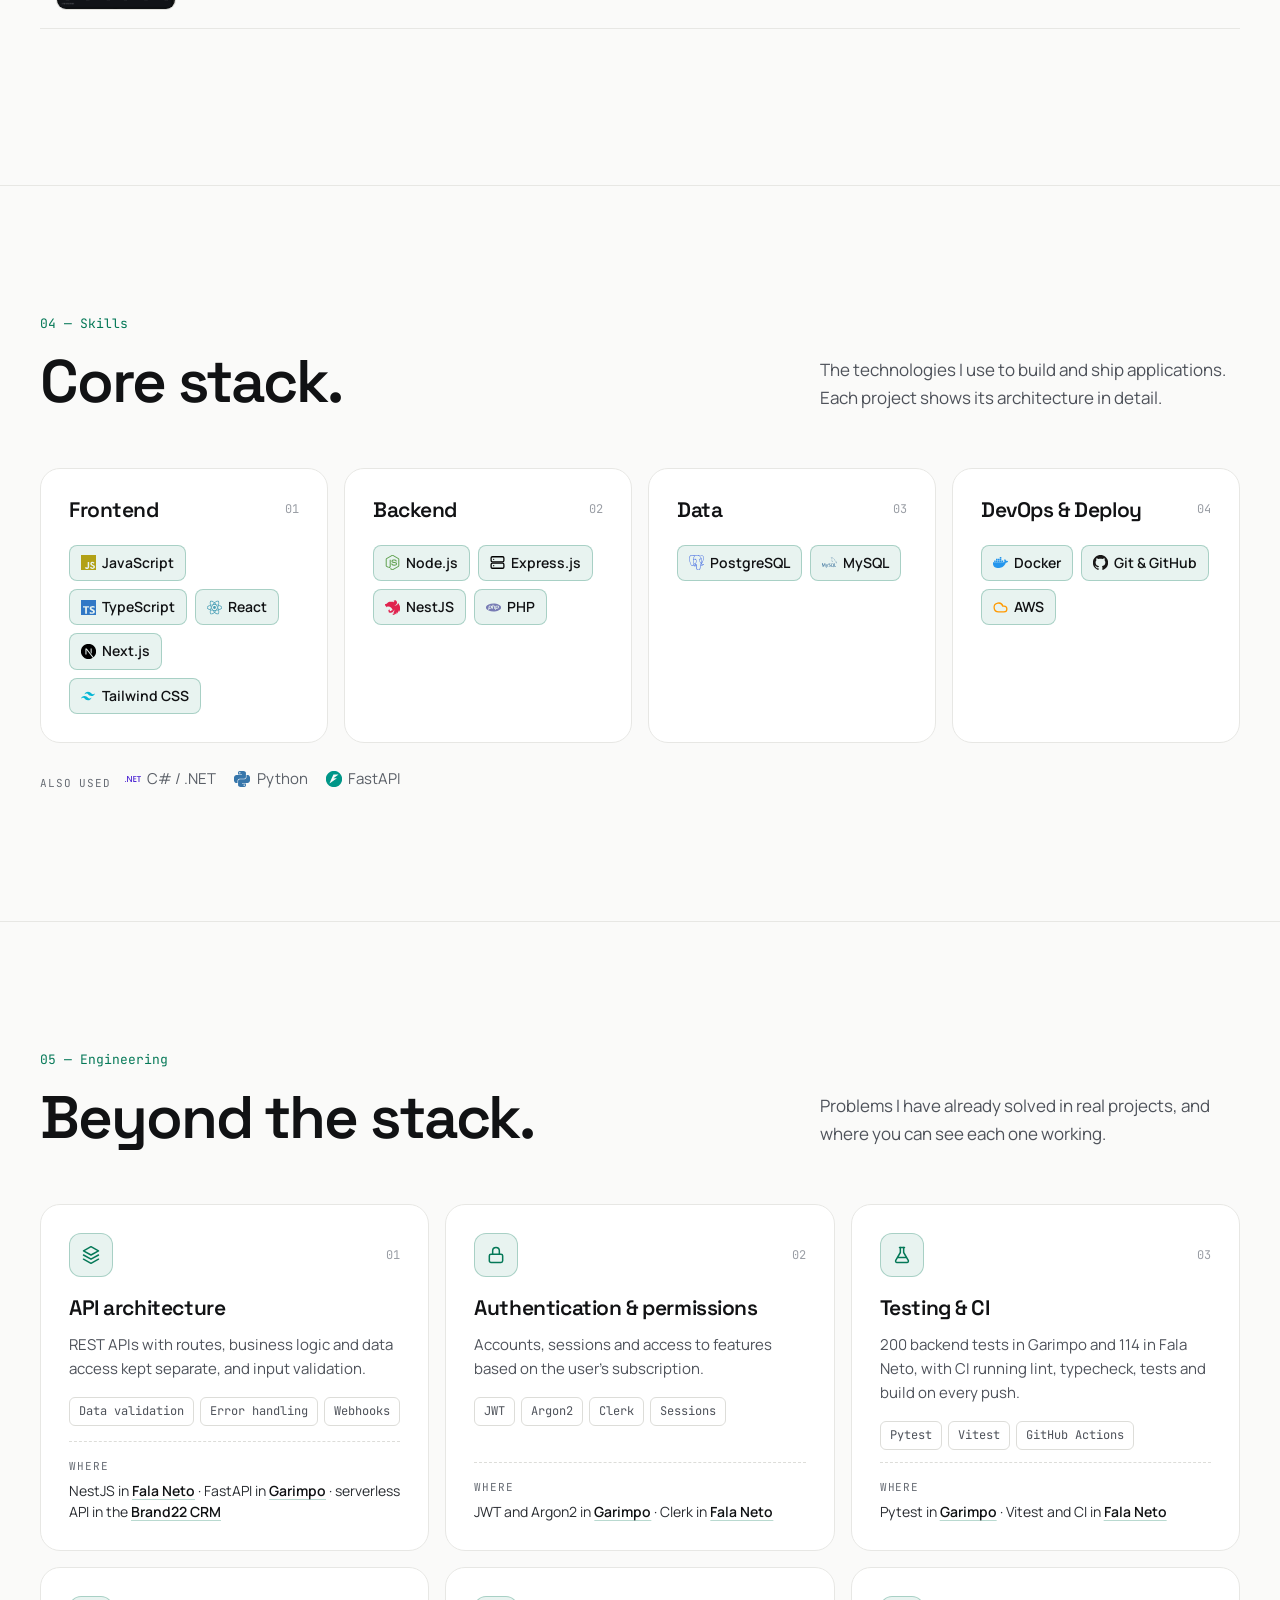
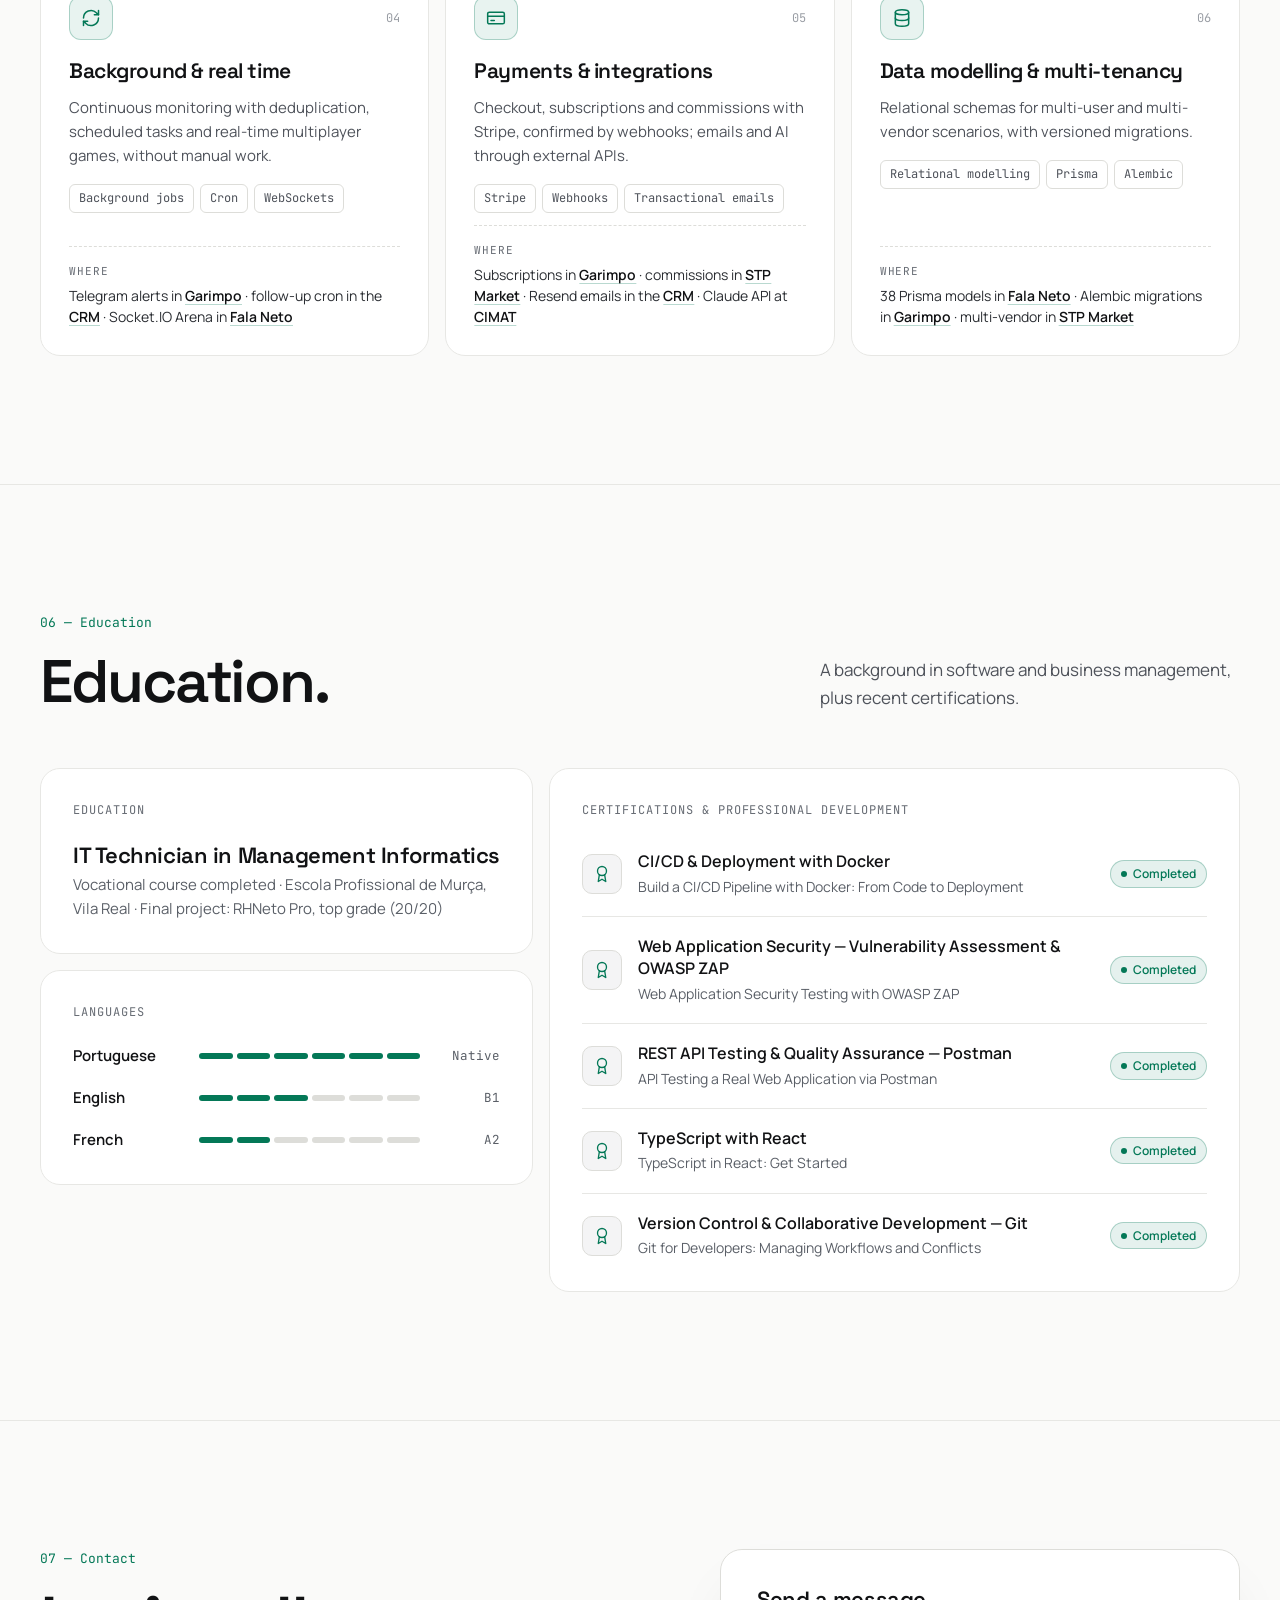
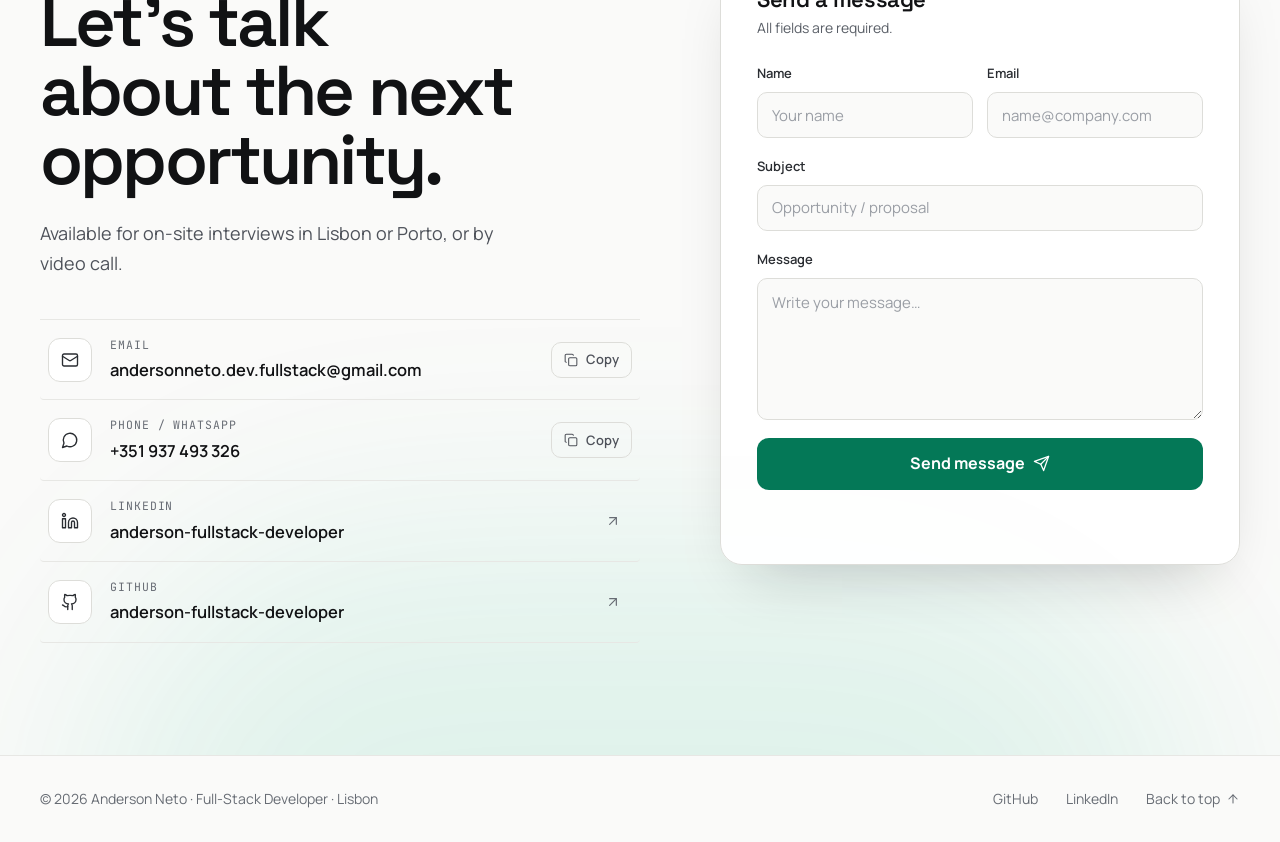
==== commit a897261f: "Tom mais sénior: sem a experiência de suporte técnico, stack correta da Brand22, competências sem ma" ====
--- a/en.html
+++ b/en.html
@@ -245,7 +245,7 @@
             <p class="eyebrow">01 — About</p>
             <h2 id="sobreTitle">Code that solves<br>real problems.</h2>
           </div>
-          <p class="section-lead">A background in Management Informatics and hands-on experience building production systems. I start by understanding the problem, then choose the right solution for it.</p>
+          <p class="section-lead">I build production systems end to end. I start by understanding the problem, then choose the right solution for it.</p>
         </div>
 
         <div class="bento">
@@ -265,10 +265,10 @@
             <p class="mono-label">What I bring to the team</p>
             <ul class="check-list">
               <li><span class="check"><svg class="i" width="13" height="13" aria-hidden="true"><use href="#i-check"></use></svg></span>End-to-end full-stack development</li>
-              <li><span class="check"><svg class="i" width="13" height="13" aria-hidden="true"><use href="#i-check"></use></svg></span>Modern, responsive interfaces</li>
+              <li><span class="check"><svg class="i" width="13" height="13" aria-hidden="true"><use href="#i-check"></use></svg></span>Automated tests and CI on every push</li>
               <li><span class="check"><svg class="i" width="13" height="13" aria-hidden="true"><use href="#i-check"></use></svg></span>Building and integrating REST APIs</li>
-              <li><span class="check"><svg class="i" width="13" height="13" aria-hidden="true"><use href="#i-check"></use></svg></span>Authentication, CRUD and data modelling</li>
-              <li><span class="check"><svg class="i" width="13" height="13" aria-hidden="true"><use href="#i-check"></use></svg></span>Payment integration with Stripe</li>
+              <li><span class="check"><svg class="i" width="13" height="13" aria-hidden="true"><use href="#i-check"></use></svg></span>Authentication, permissions and data modelling</li>
+              <li><span class="check"><svg class="i" width="13" height="13" aria-hidden="true"><use href="#i-check"></use></svg></span>Idempotent payments with Stripe webhooks</li>
               <li><span class="check"><svg class="i" width="13" height="13" aria-hidden="true"><use href="#i-check"></use></svg></span>Understanding of business processes</li>
             </ul>
           </article>
@@ -303,7 +303,7 @@
             <p class="eyebrow">02 — Journey</p>
             <h2 id="expTitle">Experience.</h2>
           </div>
-          <p class="section-lead">Hands-on experience building software at an agency, with systems delivered to clients and running in production, backed by a solid foundation in IT support.</p>
+          <p class="section-lead">Software built for an agency and its clients, delivered end to end and running in production.</p>
         </div>
 
         <div class="timeline">
@@ -328,31 +328,7 @@
                 <li>Worked with the agency team to deliver projects to clients, from development to launch.</li>
               </ul>
               <ul class="tags">
-                <li style="--tc: #61DAFB"><span class="ti ti-light" style="--ti: url(../img/tech/react.svg); --tc: #61DAFB" aria-hidden="true"></span>React</li><li style="--tc: #000000"><span class="ti ti-dark" style="--ti: url(../img/tech/nextdotjs.svg); --tc: #000000" aria-hidden="true"></span>Next.js</li><li style="--tc: #3178C6"><span class="ti" style="--ti: url(../img/tech/typescript.svg); --tc: #3178C6" aria-hidden="true"></span>TypeScript</li><li style="--tc: #5FA04E"><span class="ti" style="--ti: url(../img/tech/nodedotjs.svg); --tc: #5FA04E" aria-hidden="true"></span>Node.js</li><li style="--tc: #000000"><span class="ti ti-dark" style="--ti: url(../img/tech/express.svg); --tc: #000000" aria-hidden="true"></span>Express.js</li><li style="--tc: #E0234E"><span class="ti" style="--ti: url(../img/tech/nestjs.svg); --tc: #E0234E" aria-hidden="true"></span>NestJS</li><li style="--tc: #4169E1"><span class="ti" style="--ti: url(../img/tech/postgresql.svg); --tc: #4169E1" aria-hidden="true"></span>PostgreSQL</li><li style="--tc: var(--accent)"><span class="ti" style="--ti: url(../img/tech/api.svg); --tc: var(--accent)" aria-hidden="true"></span>REST APIs</li>
-              </ul>
-            </div>
-          </article>
-
-          <article class="panel exp-card" data-reveal>
-            <div class="exp-side">
-              <img class="exp-logo" src="assets/img/logos/chip7.webp" alt="Chip7 logo" width="56" height="56" loading="lazy" decoding="async">
-              <div>
-                <p class="exp-type">Chaves, Vila Real</p>
-              </div>
-              <div class="exp-line exp-line-muted" aria-hidden="true"><span></span><i></i></div>
-            </div>
-            <div class="exp-main">
-              <div>
-                <h3>IT Support &amp; Hardware Technician</h3>
-                <p class="exp-company">Chip7</p>
-              </div>
-              <ul class="exp-list">
-                <li>Diagnosed and fixed hardware and software faults on client devices.</li>
-                <li>Provided helpdesk support, resolving user incidents.</li>
-                <li>Followed each client from the first diagnosis to returning the device.</li>
-              </ul>
-              <ul class="tags">
-                <li>Technical support</li><li>Customer service</li><li>Helpdesk</li><li>Hardware</li><li style="--tc: #0078D4"><span class="ti" style="--ti: url(../img/tech/windows.svg); --tc: #0078D4" aria-hidden="true"></span>Windows</li><li>Troubleshooting</li>
+                <li style="--tc: #61DAFB"><span class="ti ti-light" style="--ti: url(../img/tech/react.svg); --tc: #61DAFB" aria-hidden="true"></span>React</li><li style="--tc: #3178C6"><span class="ti" style="--ti: url(../img/tech/typescript.svg); --tc: #3178C6" aria-hidden="true"></span>TypeScript</li><li style="--tc: #FF4154"><span class="ti" style="--ti: url(../img/tech/tanstack.svg); --tc: #FF4154" aria-hidden="true"></span>TanStack Start</li><li style="--tc: #5FA04E"><span class="ti" style="--ti: url(../img/tech/nodedotjs.svg); --tc: #5FA04E" aria-hidden="true"></span>Node.js</li><li style="--tc: #4479A1"><span class="ti" style="--ti: url(../img/tech/mysql.svg); --tc: #4479A1" aria-hidden="true"></span>MySQL</li><li style="--tc: #777BB4"><span class="ti" style="--ti: url(../img/tech/php.svg); --tc: #777BB4" aria-hidden="true"></span>PHP</li><li style="--tc: #D97757"><span class="ti" style="--ti: url(../img/tech/claude.svg); --tc: #D97757" aria-hidden="true"></span>Claude API</li><li style="--tc: var(--accent)"><span class="ti" style="--ti: url(../img/tech/api.svg); --tc: var(--accent)" aria-hidden="true"></span>REST APIs</li>
               </ul>
             </div>
           </article>
@@ -500,13 +476,13 @@
   </div>
   <div class="project-body">
     <div class="project-meta">
-      <span class="mono-label">06 · Final course project (PAP)</span>
+      <span class="mono-label">06 · Management platform</span>
       <span class="badge badge-done"><span class="badge-dot"></span>Completed</span>
     </div>
     <h3>RHNeto Pro</h3>
     <p class="project-summary">Staff management for restaurants: a panel for managers and an app where employees clock in, log tips and request holidays.</p>
-    <ul class="arch-mini" aria-label="Architecture"><li><span>HTML · CSS · JS</span></li><li><span>PHP</span></li><li><span>MySQL</span></li></ul>
-    <ul class="project-highlights"><li class="project-highlight"><svg class="i" width="14" height="14" aria-hidden="true"><use href="#i-check"></use></svg>Top grade: 20/20</li><li class="project-highlight"><svg class="i" width="14" height="14" aria-hidden="true"><use href="#i-check"></use></svg>Management panel + employee app</li></ul>
+    <ul class="arch-mini" aria-label="Architecture"><li><span>JavaScript</span></li><li><span>PHP</span></li><li><span>MySQL</span></li></ul>
+    <ul class="project-highlights"><li class="project-highlight"><svg class="i" width="14" height="14" aria-hidden="true"><use href="#i-check"></use></svg>Stripe subscriptions and SMS</li><li class="project-highlight"><svg class="i" width="14" height="14" aria-hidden="true"><use href="#i-check"></use></svg>Management panel + employee app</li></ul>
     <ul class="tags" aria-label="Technologies"><li style="--tc: #F7DF1E"><span class="ti ti-light" style="--ti: url(../img/tech/javascript.svg); --tc: #F7DF1E" aria-hidden="true"></span>JavaScript</li><li style="--tc: #777BB4"><span class="ti" style="--ti: url(../img/tech/php.svg); --tc: #777BB4" aria-hidden="true"></span>PHP</li><li style="--tc: #4479A1"><span class="ti" style="--ti: url(../img/tech/mysql.svg); --tc: #4479A1" aria-hidden="true"></span>MySQL</li><li style="--tc: #635BFF"><span class="ti" style="--ti: url(../img/tech/stripe.svg); --tc: #635BFF" aria-hidden="true"></span>Stripe</li><li style="--tc: #FC6423"><span class="ti" style="--ti: url(../img/tech/message.svg); --tc: #FC6423" aria-hidden="true"></span>Infobip (SMS)</li><li class="tag-more" title="HTML, CSS, Brevo">+3</li></ul>
     <div class="project-actions">
       <a class="link-arrow" href="https://github.com/anderson-fullstack-developer/rhneto-pro" target="_blank" rel="noopener noreferrer">Code on GitHub <svg class="i" width="15" height="15" aria-hidden="true"><use href="#i-arrow-up-right"></use></svg><span class="sr-only"> (opens in a new tab)</span></a>
@@ -532,7 +508,7 @@
       <span class="row-desc">Products from São Tomé and Príncipe bought online and delivered to homes in Portugal.</span>
     </span>
     <span class="row-stack"><span class="row-tech"><span class="ti ti-dark" style="--ti: url(../img/tech/nextdotjs.svg); --tc: #000000" aria-hidden="true"></span>Next.js</span><span class="row-tech"><span class="ti" style="--ti: url(../img/tech/postgresql.svg); --tc: #4169E1" aria-hidden="true"></span>PostgreSQL</span><span class="row-tech"><span class="ti" style="--ti: url(../img/tech/stripe.svg); --tc: #635BFF" aria-hidden="true"></span>Stripe</span></span>
-    <span class="row-status"><span class="badge badge-test"><span class="badge-dot"></span>Final testing and improvements</span></span>
+    <span class="row-status"><span class="badge badge-live"><span class="badge-dot"></span>Live</span></span>
     <span class="row-arrow"><svg class="i" width="16" height="16" aria-hidden="true"><use href="#i-arrow-up-right"></use></svg></span>
     <span class="sr-only">View details</span>
   </button>
@@ -595,7 +571,7 @@
         <div class="skills-grid skills-grid-4">
           <article class="panel skill-card spotlight" data-reveal style="--i:0">
             <div class="skill-head"><h3>Frontend</h3><span class="mono-num">01</span></div>
-            <ul class="skill-main"><li style="--tc: #E34F26"><span class="ti" style="--ti: url(../img/tech/html5.svg); --tc: #E34F26" aria-hidden="true"></span>HTML5</li><li style="--tc: #663399"><span class="ti" style="--ti: url(../img/tech/css.svg); --tc: #663399" aria-hidden="true"></span>CSS3</li><li style="--tc: #F7DF1E"><span class="ti ti-light" style="--ti: url(../img/tech/javascript.svg); --tc: #F7DF1E" aria-hidden="true"></span>JavaScript</li><li style="--tc: #3178C6"><span class="ti" style="--ti: url(../img/tech/typescript.svg); --tc: #3178C6" aria-hidden="true"></span>TypeScript</li><li style="--tc: #61DAFB"><span class="ti ti-light" style="--ti: url(../img/tech/react.svg); --tc: #61DAFB" aria-hidden="true"></span>React</li><li style="--tc: #000000"><span class="ti ti-dark" style="--ti: url(../img/tech/nextdotjs.svg); --tc: #000000" aria-hidden="true"></span>Next.js</li><li style="--tc: #06B6D4"><span class="ti" style="--ti: url(../img/tech/tailwindcss.svg); --tc: #06B6D4" aria-hidden="true"></span>Tailwind CSS</li></ul>
+            <ul class="skill-main"><li style="--tc: #F7DF1E"><span class="ti ti-light" style="--ti: url(../img/tech/javascript.svg); --tc: #F7DF1E" aria-hidden="true"></span>JavaScript</li><li style="--tc: #3178C6"><span class="ti" style="--ti: url(../img/tech/typescript.svg); --tc: #3178C6" aria-hidden="true"></span>TypeScript</li><li style="--tc: #61DAFB"><span class="ti ti-light" style="--ti: url(../img/tech/react.svg); --tc: #61DAFB" aria-hidden="true"></span>React</li><li style="--tc: #000000"><span class="ti ti-dark" style="--ti: url(../img/tech/nextdotjs.svg); --tc: #000000" aria-hidden="true"></span>Next.js</li><li style="--tc: #06B6D4"><span class="ti" style="--ti: url(../img/tech/tailwindcss.svg); --tc: #06B6D4" aria-hidden="true"></span>Tailwind CSS</li></ul>
           </article>
           <article class="panel skill-card spotlight" data-reveal style="--i:1">
             <div class="skill-head"><h3>Backend</h3><span class="mono-num">02</span></div>
@@ -607,11 +583,11 @@
           </article>
           <article class="panel skill-card spotlight" data-reveal style="--i:3">
             <div class="skill-head"><h3>DevOps &amp; Deploy</h3><span class="mono-num">04</span></div>
-            <ul class="skill-main"><li style="--tc: #2496ED"><span class="ti" style="--ti: url(../img/tech/docker.svg); --tc: #2496ED" aria-hidden="true"></span>Docker</li><li style="--tc: #181717"><span class="ti ti-dark" style="--ti: url(../img/tech/github.svg); --tc: #181717" aria-hidden="true"></span>Git &amp; GitHub</li><li style="--tc: #FF9900"><span class="ti" style="--ti: url(../img/tech/aws.svg); --tc: #FF9900" aria-hidden="true"></span>AWS<span class="skill-note">· Learning</span></li></ul>
-          </article>
-        </div>
-
-        <div class="familiar" data-reveal><span class="mono-label">Familiar with</span><ul class="familiar-list"><li style="--tc: #512BD4"><span class="ti" style="--ti: url(../img/tech/dotnet.svg); --tc: #512BD4" aria-hidden="true"></span>C# / .NET</li><li style="--tc: #3776AB"><span class="ti" style="--ti: url(../img/tech/python.svg); --tc: #3776AB" aria-hidden="true"></span>Python</li><li style="--tc: #009688"><span class="ti" style="--ti: url(../img/tech/fastapi.svg); --tc: #009688" aria-hidden="true"></span>FastAPI</li></ul></div>
+            <ul class="skill-main"><li style="--tc: #2496ED"><span class="ti" style="--ti: url(../img/tech/docker.svg); --tc: #2496ED" aria-hidden="true"></span>Docker</li><li style="--tc: #181717"><span class="ti ti-dark" style="--ti: url(../img/tech/github.svg); --tc: #181717" aria-hidden="true"></span>Git &amp; GitHub</li><li style="--tc: #FF9900"><span class="ti" style="--ti: url(../img/tech/aws.svg); --tc: #FF9900" aria-hidden="true"></span>AWS</li></ul>
+          </article>
+        </div>
+
+        <div class="familiar" data-reveal><span class="mono-label">Also used</span><ul class="familiar-list"><li style="--tc: #512BD4"><span class="ti" style="--ti: url(../img/tech/dotnet.svg); --tc: #512BD4" aria-hidden="true"></span>C# / .NET</li><li style="--tc: #3776AB"><span class="ti" style="--ti: url(../img/tech/python.svg); --tc: #3776AB" aria-hidden="true"></span>Python</li><li style="--tc: #009688"><span class="ti" style="--ti: url(../img/tech/fastapi.svg); --tc: #009688" aria-hidden="true"></span>FastAPI</li></ul></div>
       </div>
     </section>
     <section id="engenharia" class="section section-line" aria-labelledby="engTitle">
@@ -698,7 +674,7 @@
         <div class="section-head" data-reveal>
           <div>
             <p class="eyebrow">06 — Education</p>
-            <h2 id="eduTitle">Always learning.</h2>
+            <h2 id="eduTitle">Education.</h2>
           </div>
           <p class="section-lead">A background in software and business management, plus recent certifications.</p>
         </div>
@@ -738,11 +714,6 @@
           <article class="panel edu-card" data-reveal style="--i:1">
             <p class="mono-label">Certifications &amp; Professional Development</p>
             <ul class="cert-list">
-              <li>
-                <span class="cert-icon"><svg class="i" width="18" height="18" aria-hidden="true"><use href="#i-award"></use></svg></span>
-                <span class="cert-text"><strong>Full-Stack Software Development</strong><span>Meta Full-Stack Developer Professional Certificate</span></span>
-                <span class="badge badge-dev"><span class="badge-dot"></span>In progress</span>
-              </li>
               <li>
                 <span class="cert-icon"><svg class="i" width="18" height="18" aria-hidden="true"><use href="#i-award"></use></svg></span>
                 <span class="cert-text"><strong>CI/CD &amp; Deployment with Docker</strong><span>Build a CI/CD Pipeline with Docker: From Code to Deployment</span></span>
@@ -944,6 +915,6 @@
 
   <div class="toast" id="toast" role="status" aria-live="polite"></div>
 
-  <script type="application/json" id="projectsData">[{"id":"brand22-crm","title":"Brand22 CRM — Client and team management","label":"Internal system · Brand22","status":"live","statusLabel":"Live","problem":"The agency's clients, interactions and internal processes were spread across several tools.","solution":"A CRM with a kanban sales pipeline, lead and client management, tasks with delivery and review between staff and admins, and a portal where the client approves the project or asks for changes.","features":["Dashboard with metrics: MRR, pipeline and forecast","Leads with filters and inline editing","Kanban pipeline with 6 stages, from New to Delivered","Tasks with delivery and review between staff and admins","Client portal via unique link to approve the project or request changes","Leads from the website form received automatically via webhook","Proposals and meeting booking via public link","Transactional emails with Resend"],"stack":["React","TanStack Start","TypeScript","Node.js","REST APIs","MySQL","Resend","Vercel"],"stackIcons":[{"path":"../img/tech/react.svg","color":"#61DAFB","tone":"light"},null,{"path":"../img/tech/typescript.svg","color":"#3178C6","tone":""},{"path":"../img/tech/nodedotjs.svg","color":"#5FA04E","tone":""},{"path":"../img/tech/api.svg","color":"var(--accent)","tone":""},{"path":"../img/tech/mysql.svg","color":"#4479A1","tone":""},{"path":"../img/tech/resend.svg","color":"#000000","tone":"dark"},{"path":"../img/tech/vercel.svg","color":"#000000","tone":"dark"}],"image":"assets/img/projects/brand22-crm.webp","imageAlt":"Screenshot of the Brand22 CRM: dashboard with metrics, leads and recent activity","imageFit":"cover","role":"Built end to end by me at Brand22: interface, API, database and integrations.","decisions":[{"title":"API and interface in one project","text":"The API runs as serverless functions on Vercel, next to the React interface: a single deploy and no server to maintain."},{"title":"Leads without manual work","text":"The WordPress site's Contact Form 7 sends each request to a CRM webhook, which validates the data and creates the lead."},{"title":"No account needed for the client","text":"The client gets a link with a unique token and approves the project or asks for changes without signing up."},{"title":"Follow-up that doesn't rely on memory","text":"A daily Vercel cron job sends reminders to the client and alerts to the admin when a proposal has been idle for 3 or 5 days."}],"url":"","domain":"","repo":"","arch":{"flow":[["React","TanStack Start · interface"],["REST API","Serverless functions on Vercel"],["MySQL","Railway · leads, tasks, users"]],"side":["WordPress site webhook → leads","Daily follow-up cron job","Resend · emails"]}},{"id":"cimat","title":"CIMAT Virtual Assistant","label":"AI chatbot · Public sector","status":"live","statusLabel":"Live","problem":"Residents relied on manual support for questions about local government services.","solution":"An AI assistant built into the official website that answers institutional questions and fetches live information through APIs.","features":["Assistant embedded in CIMAT's official website","Quick suggestions by topic: News, Projects, Transport, EU Funds and Contacts","\"Typing\" indicator while the answer arrives","Context-aware chat: each request sends the last 6 messages","Answers generated with the Claude API","Custom WordPress REST route (/wp-json/cimat/v1/chat)"],"stack":["HTML","CSS","JavaScript","PHP","REST APIs","Claude API"],"stackIcons":[{"path":"../img/tech/html5.svg","color":"#E34F26","tone":""},{"path":"../img/tech/css.svg","color":"#663399","tone":""},{"path":"../img/tech/javascript.svg","color":"#F7DF1E","tone":"light"},{"path":"../img/tech/php.svg","color":"#777BB4","tone":""},{"path":"../img/tech/api.svg","color":"var(--accent)","tone":""},{"path":"../img/tech/claude.svg","color":"#D97757","tone":""}],"image":"assets/img/projects/cimat.webp","imageAlt":"Screenshot of the project CIMAT Virtual Assistant","imageFit":"cover","role":"I built the assistant at Brand22. I also built the assistant for AMAT, which is live too.","decisions":[{"title":"The AI key never reaches the browser","text":"The widget calls a REST route on the WordPress site itself, and that PHP route calls the Claude API. The key stays on the server."},{"title":"Context-aware, with bounded cost","text":"Each question carries the last 6 messages: the assistant understands follow-ups without resending the whole chat."},{"title":"Start with the most common questions","text":"Suggestion buttons for the topics residents look for most, for people who don't know where to start."}],"url":"https://cimat.pt/","domain":"cimat.pt","repo":"","arch":{"flow":[["JavaScript","Widget on the WordPress site"],["REST API","WordPress route in PHP"],["Claude API","AI-generated answers"]],"side":["Quick suggestions: News, Projects, Transport","History of the last 6 messages","WordPress nonce on every request"]}},{"id":"garimpo","title":"Garimpo — Real-time Vinted alerts","label":"Full-stack · Automation","status":"down","statusLabel":"Temporarily unavailable","notice":"The server is temporarily down due to an outage at the hosting provider. The site may open, but login and alerts are not working at the moment. The code and technical decisions are still available under “Details & technical decisions”.","problem":"Finding good deals on Vinted means searching by hand, all the time, for new listings.","solution":"A multi-user app where each user creates filtered alerts for Vinted; the system monitors new listings in the background and sends matches to Telegram.","features":["Filtered alerts for Vinted","Authentication and user accounts","Continuous background monitoring","Result de-duplication","Automatic Telegram notifications","Subscriptions and permissions with Stripe","200+ automated tests with Pytest","Deployed on Vercel, Railway and Neon","Solo project, from the first script to production"],"stack":["Next.js","Python","FastAPI","PostgreSQL","Stripe","Telegram","Pytest","Docker"],"stackIcons":[{"path":"../img/tech/nextdotjs.svg","color":"#000000","tone":"dark"},{"path":"../img/tech/python.svg","color":"#3776AB","tone":""},{"path":"../img/tech/fastapi.svg","color":"#009688","tone":""},{"path":"../img/tech/postgresql.svg","color":"#4169E1","tone":""},{"path":"../img/tech/stripe.svg","color":"#635BFF","tone":""},{"path":"../img/tech/telegram.svg","color":"#26A5E4","tone":""},{"path":"../img/tech/pytest.svg","color":"#0A9EDC","tone":""},{"path":"../img/tech/docker.svg","color":"#2496ED","tone":""}],"image":"assets/img/projects/garimpo.webp","imageAlt":"Screenshot of the project Garimpo — Real-time Vinted alerts","imageFit":"contain","role":"Solo project: architecture, Next.js frontend, FastAPI backend, database, tests and deployment.","decisions":[{"title":"Simplify instead of over-engineering","text":"I first planned NestJS plus separate Python services. I realised I was adding complexity for no reason and merged everything into a single FastAPI backend."},{"title":"From a personal script to a multi-user system","text":"Garimpo started as a script I ran on my own PC. I turned it into a system with authentication, per-user alerts, permissions and subscriptions."},{"title":"Continuous processing without duplicate alerts","text":"Monitoring runs in the background, in cycles. De-duplication makes sure each listing reaches the user only once."},{"title":"Tests before growth","text":"Over 200 automated backend tests make it safe to change code without breaking alerts, filters or payments."},{"title":"Each piece on the right platform","text":"Frontend on Vercel, API on Railway and PostgreSQL on Neon: each part is deployed and scaled independently."}],"url":"https://garimpo-xi-ten.vercel.app/","domain":"garimpo-xi-ten.vercel.app","repo":"https://github.com/anderson-fullstack-developer/garimpo","arch":{"flow":[["Next.js","Frontend on Vercel"],["FastAPI","API on Railway · JWT"],["PostgreSQL","Neon · alerts and users"]],"side":["Background monitoring · deduplication","Telegram · alerts","Stripe · subscriptions"]},"gallery":[{"src":"assets/img/projects/garimpo.webp","alt":"Screenshot of the project Garimpo — Real-time Vinted alerts","contain":true},{"src":"assets/img/projects/garimpo/05-telegram.webp","alt":"Development environment: Garimpo running on a laptop with iPhone 11 results and the Telegram channel receiving alerts with photo, price and discount versus the usual price","contain":true,"bg":"#191A21"},{"src":"assets/img/projects/garimpo/01-resultados.webp","alt":"Garimpo results: real iPhone 12 and AirPods Pro listings with photo, price, condition and Perfect and Best deal tags","contain":true,"bg":"#0F141E"},{"src":"assets/img/projects/garimpo/02-alertas.webp","alt":"Garimpo alerts: iPhone 12, PlayStation 5 and AirPods Pro active, with today's new listings","contain":true,"bg":"#0F141E"},{"src":"assets/img/projects/garimpo/03-alerta-iphone.webp","alt":"Editing the cheap iPhone 12 alert: search, price range, country, excluded words and item condition","contain":true,"bg":"#0F141E"},{"src":"assets/img/projects/garimpo/04-resultados-telemovel.webp","alt":"Garimpo results on a phone, with an AirPods Pro listing marked as the best deal","contain":true,"bg":"#0F141E"}]},{"id":"fala-neto","title":"Fala Neto — An app to learn African languages","label":"Mobile app + API · Monorepo","status":"dev","statusLabel":"In development","problem":"There are almost no digital tools to learn African languages such as Forro from São Tomé and Príncipe or Kriolu from Cape Verde.","solution":"A monorepo with a mobile app (Expo), a NestJS API with PostgreSQL and an admin panel, built for many languages: lessons, a daily challenge, rankings and a real-time multiplayer Arena.","features":["Multiple languages: Forro (São Tomé and Príncipe) and Kriolu (Cape Verde, beta), with more on the way","Lessons by unit, with XP, levels and a daily streak","Daily challenge","Real-time multiplayer Arena: duel, survival, teams and tournaments","Friends and rankings","Voice contributions: record and listen to pronunciations","Admin panel with content review","Interface in Portuguese and English","Authentication with Clerk","Status: full prototype; real backend in progress"],"stack":["React Native","NestJS","TypeScript","PostgreSQL","Prisma","Expo","Socket.IO","Clerk","TanStack Start","Vitest","Turborepo"],"stackIcons":[{"path":"../img/tech/react.svg","color":"#61DAFB","tone":"light"},{"path":"../img/tech/nestjs.svg","color":"#E0234E","tone":""},{"path":"../img/tech/typescript.svg","color":"#3178C6","tone":""},{"path":"../img/tech/postgresql.svg","color":"#4169E1","tone":""},{"path":"../img/tech/prisma.svg","color":"#2D3748","tone":"dark"},{"path":"../img/tech/expo.svg","color":"#1C2024","tone":"dark"},{"path":"../img/tech/socketdotio.svg","color":"#010101","tone":"dark"},{"path":"../img/tech/clerk.svg","color":"#6C47FF","tone":""},{"path":"../img/tech/tanstack.svg","color":"#ECE8D1","tone":"light"},{"path":"../img/tech/vitest.svg","color":"#00FF74","tone":"light"},{"path":"../img/tech/turborepo.svg","color":"#FF1E56","tone":""}],"image":"assets/img/projects/fala-neto/capa.webp","imageAlt":"Fala Neto cover: a mobile app to learn African languages, explore cultures, complete challenges and compete with friends","imageFit":"cover","role":"Solo project: starting from a web prototype made with Lovable, I set up the monorepo and I'm building the NestJS API, the Expo mobile app and the admin panel.","decisions":[{"title":"No invented words","text":"All sample content is a labelled placeholder until native speakers approve it in the admin panel; AI-generated content always enters as a draft."},{"title":"Built for many languages from day one","text":"Each language is content, not code: adding a new language doesn't require changing the app or the API."},{"title":"Game rules in their own package","text":"Arena rules live in @stp/game-engine, dependency-free, tested on their own and shared by the API and the apps."},{"title":"A monorepo with shared contracts","text":"Types, configuration and translations in shared packages (@stp/types, @stp/config, @stp/i18n), used by the API, the app and the panel."},{"title":"Infrastructure only when needed","text":"The Arena keeps game state in memory behind an interface; Redis only comes in when scaling is needed, without changing the logic."},{"title":"Quality from the first module","text":"CI on GitHub Actions runs lint, typecheck, tests and build on every push; 114 tests with Vitest."}],"arch":{"flow":[["Expo","React Native mobile app"],["NestJS","REST API + WebSockets"],["PostgreSQL","Prisma · 38 models"]],"side":["Clerk · authentication","Socket.IO · real-time Arena","Swagger · API docs","Admin panel in TanStack Start"]},"gallery":[{"src":"assets/img/projects/fala-neto/capa.webp","alt":"Fala Neto cover: a mobile app to learn African languages, explore cultures, complete challenges and compete with friends"},{"src":"assets/img/projects/fala-neto/01-boas-vindas.webp","alt":"Fala Neto welcome screen, with Neto inviting you to learn the languages of São Tomé and Príncipe and Cape Verde","contain":true,"bg":"#282828"},{"src":"assets/img/projects/fala-neto/02-aprender.webp","alt":"Fala Neto Learn screen: Kriolu course, day streak, daily challenge and the Numbers unit","contain":true,"bg":"#282828"},{"src":"assets/img/projects/fala-neto/03-admin.webp","alt":"Fala Neto admin panel: dashboard with active users and content by status","contain":true,"bg":"#282828"},{"src":"assets/img/projects/fala-neto/04-dev-admin.webp","alt":"Development environment: the monorepo in VS Code with the admin panel running on localhost","contain":true,"bg":"#191A21"}],"url":"","domain":"","repo":"https://github.com/anderson-fullstack-developer/fala-neto"},{"id":"rhneto-pro","title":"RHNeto Pro","label":"Final course project (PAP)","status":"done","statusLabel":"Completed","problem":"Small restaurants manage schedules, attendance, salaries and tips in spreadsheets and on paper, with recording errors and data that is hard to cross-check.","solution":"A web system with two environments on the same database: a management panel (staff, attendance, shifts, payroll, tips, holidays and reports) and an app where employees clock in, log tips and request holidays or shift swaps.","features":["Staff management with attached documents and a PDF record export","Time clock: clock in, breaks and clock out, with lateness and absence tracking","Individual and bulk shifts, fixed or rotating schedules, and swaps between colleagues","Payroll including tips, bulk payments, month closing and CSV export","Tip logging with source, payment method and status","Holiday requests and a central request inbox with approve or reject","Reports with per-employee indicators and export","Subscription with a free trial and Stripe payments","SMS notifications (Infobip) and emails (Brevo)"],"stack":["HTML","CSS","JavaScript","PHP","MySQL","Stripe","Infobip (SMS)","Brevo"],"stackIcons":[{"path":"../img/tech/html5.svg","color":"#E34F26","tone":""},{"path":"../img/tech/css.svg","color":"#663399","tone":""},{"path":"../img/tech/javascript.svg","color":"#F7DF1E","tone":"light"},{"path":"../img/tech/php.svg","color":"#777BB4","tone":""},{"path":"../img/tech/mysql.svg","color":"#4479A1","tone":""},{"path":"../img/tech/stripe.svg","color":"#635BFF","tone":""},{"path":"../img/tech/message.svg","color":"#FC6423","tone":""},{"path":"../img/tech/brevo.svg","color":"#0B996E","tone":""}],"image":"assets/img/projects/rhneto-pro.webp","imageAlt":"Screenshot of RHNeto Pro: a restaurant staff management panel","imageFit":"cover","role":"Final vocational exam project (PAP) for the IT Technician in Management Informatics course, built on my own: requirements, database, PHP backend and both interfaces.","decisions":[{"title":"Two environments, one database","text":"The management panel and the employee app read and write the same tables, linked to the employee by foreign keys — the main technical challenge of the project."},{"title":"Employees propose, managers approve","text":"Manual clock entries, tips, holidays and shift swaps arrive as requests in a single inbox, where the admin approves or rejects them."},{"title":"A closed month stays closed","text":"Once a payroll month is closed it no longer accepts changes, so paid amounts stay stable."},{"title":"Testing caught a real bug","text":"During testing I found an error in the payroll calculation; I fixed it and strengthened validation of the data entered."}],"url":"","domain":"","repo":"https://github.com/anderson-fullstack-developer/rhneto-pro","noLink":"Domain expired","arch":{"flow":[["HTML · CSS · JS","Management panel and employee app"],["PHP","Backend · validation and rules"],["MySQL","One database for both environments"]],"side":["Stripe · subscriptions","Infobip · SMS","Brevo · emails"]},"gallery":[{"src":"assets/img/projects/rhneto-pro.webp","alt":"Screenshot of RHNeto Pro: a restaurant staff management panel"},{"src":"assets/img/projects/rhneto-pro/00-painel-login.webp","alt":"RHNeto Pro management panel login, with access by email or username and password","contain":true,"bg":"#282828"},{"src":"assets/img/projects/rhneto-pro/01-painel.webp","alt":"RHNeto Pro management panel: restaurant indicators and recent clock-in and clock-out activity","contain":true},{"src":"assets/img/projects/rhneto-pro/02-turnos.webp","alt":"RHNeto Pro shift management: weekly schedule with each day's shifts","contain":true},{"src":"assets/img/projects/rhneto-pro/03-folha-pagamento.webp","alt":"RHNeto Pro payroll: base salary, tips and payment status for each employee","contain":true},{"src":"assets/img/projects/rhneto-pro/04-app-login.webp","alt":"RHNeto Pro employee app on a phone: Employee Portal login with email and PIN","contain":true,"bg":"#282828"},{"src":"assets/img/projects/rhneto-pro/05-app-inicio.webp","alt":"RHNeto Pro employee app home: clock-in and tip buttons, hours, tips, monthly estimate and holiday days","contain":true,"bg":"#282828"}]},{"id":"stp-market","title":"STP Market — Multi-vendor marketplace","label":"Marketplace","status":"test","statusLabel":"Final testing and improvements","problem":"People living in Portugal struggled to find and buy products from São Tomé and Príncipe.","solution":"A multi-vendor marketplace where customers buy products from São Tomé and Príncipe and get them delivered at home, with Stripe payments and a vendor back office.","features":["Online ordering with home delivery","Vendor sign-up and management","Product catalogue with images on Cloudinary","Orders and commission calculation","Integrated Stripe payments","Transactional email with Brevo","Admin back office"],"stack":["Next.js","PostgreSQL","Stripe","TypeScript","Brevo","Cloudinary"],"stackIcons":[{"path":"../img/tech/nextdotjs.svg","color":"#000000","tone":"dark"},{"path":"../img/tech/postgresql.svg","color":"#4169E1","tone":""},{"path":"../img/tech/stripe.svg","color":"#635BFF","tone":""},{"path":"../img/tech/typescript.svg","color":"#3178C6","tone":""},{"path":"../img/tech/brevo.svg","color":"#0B996E","tone":""},{"path":"../img/tech/cloudinary.svg","color":"#3448C5","tone":""}],"image":"assets/img/projects/stp-market.webp","imageAlt":"Screenshot of the project STP Market — Multi-vendor marketplace","imageFit":"cover","role":"","decisions":[],"url":"","domain":"","repo":"https://github.com/anderson-fullstack-developer/stp-market","arch":{"flow":[["Next.js","Store, admin and vendor area"],["Prisma ORM","Multi-vendor model"],["PostgreSQL","Orders and commissions"]],"side":["Stripe · checkout and webhook","Cloudinary · images","Brevo · emails"]}},{"id":"amat","title":"AMAT Virtual Assistant","label":"AI chatbot · Public sector","status":"live","statusLabel":"Live","problem":"AMAT needed to answer institutional questions without relying only on manual support.","solution":"AI chatbot built into the official website, answering questions about services, areas of activity, municipalities and contacts through REST APIs.","features":["Answers generated with the Claude API","Built into the official website"],"stack":["HTML","CSS","JavaScript","PHP","REST APIs","Claude API"],"stackIcons":[{"path":"../img/tech/html5.svg","color":"#E34F26","tone":""},{"path":"../img/tech/css.svg","color":"#663399","tone":""},{"path":"../img/tech/javascript.svg","color":"#F7DF1E","tone":"light"},{"path":"../img/tech/php.svg","color":"#777BB4","tone":""},{"path":"../img/tech/api.svg","color":"var(--accent)","tone":""},{"path":"../img/tech/claude.svg","color":"#D97757","tone":""}],"image":"assets/img/projects/amat.webp","imageAlt":"Screenshot of the project AMAT Virtual Assistant","imageFit":"cover","role":"","decisions":[],"url":"https://www.amat.pt/","domain":"amat.pt","repo":""},{"id":"brand22-chatbot","title":"Brand22 Chatbot","label":"AI chatbot","status":"live","statusLabel":"Live","problem":"Brand22 needed support available outside business hours.","solution":"24/7 AI chatbot that answers common questions and presents the agency's services, portfolio and contacts.","features":["Chat widget embedded in the agency's website","Answers generated with the Claude API","Presents services, portfolio and contacts","Support available 24/7","Own WordPress REST route (/wp-json/brand22/v1/chat)"],"stack":["HTML","CSS","JavaScript","PHP","REST APIs","Claude API"],"stackIcons":[{"path":"../img/tech/html5.svg","color":"#E34F26","tone":""},{"path":"../img/tech/css.svg","color":"#663399","tone":""},{"path":"../img/tech/javascript.svg","color":"#F7DF1E","tone":"light"},{"path":"../img/tech/php.svg","color":"#777BB4","tone":""},{"path":"../img/tech/api.svg","color":"var(--accent)","tone":""},{"path":"../img/tech/claude.svg","color":"#D97757","tone":""}],"image":"assets/img/projects/brand22-assistente.webp","imageAlt":"Screenshot of the project Brand22 Chatbot","imageFit":"cover","role":"I built the chatbot at Brand22, with the same architecture as the CIMAT and AMAT assistants.","decisions":[{"title":"The AI key never reaches the browser","text":"The widget talks to a REST route in WordPress itself, and that PHP route calls the Claude API. The key stays on the server."},{"title":"Support outside business hours","text":"It answers the most common questions at any time and points visitors to the agency's contacts when a person is needed."}],"url":"https://brand22creativeagency.com/","domain":"brand22creativeagency.com","repo":"","arch":{"flow":[["JavaScript","Widget on the WordPress site"],["REST API","WordPress route in PHP"],["Claude API","AI-generated answers"]],"side":["24/7 support","Services, portfolio and contacts","AI key only on the server"]}},{"id":"portfolio-analytics","title":"Portfolio Analytics — Portfolio statistics","label":"Personal project","status":"done","statusLabel":"Completed","problem":"Knowing whether recruiters open the portfolio, which projects they look at and whether they download the CV — without cookies or consent banners.","solution":"A Next.js dashboard that reads the GoatCounter API on the server and shows visits, sources, a recruiter funnel and applications tracked through ?ref= links.","features":["Visits over time (7 days, 30 days, 90 days and 1 year)","Recruiter funnel: visit → project → CV → contact","Applications identified by ?ref=company-name links","Sources, pages, countries and devices","SVG charts with tooltip, keyboard navigation and a table view","Password-protected access","Demo mode when no token is set"],"stack":["Next.js","TypeScript","React","GoatCounter API","Vercel"],"stackIcons":[{"path":"../img/tech/nextdotjs.svg","color":"#000000","tone":"dark"},{"path":"../img/tech/typescript.svg","color":"#3178C6","tone":""},{"path":"../img/tech/react.svg","color":"#61DAFB","tone":"light"},{"path":"../img/tech/api.svg","color":"var(--accent)","tone":""},{"path":"../img/tech/vercel.svg","color":"#000000","tone":"dark"}],"image":"assets/img/projects/portfolio-analytics.webp","imageAlt":"Screenshot of the portfolio statistics dashboard","imageFit":"cover","role":"Solo project, built with AI assistance (Claude Code): idea, API integration, authentication and visualisations.","decisions":[{"title":"The API key never leaves the server","text":"Data is read in Next.js Server Components; the browser only receives aggregated numbers."},{"title":"A bug that demo data was hiding","text":"With real data I found the API skipped the current day when the range end was a date only. I now send the full date and time."},{"title":"Sessions without a database","text":"An httpOnly cookie signed with HMAC; changing the password ends every session."},{"title":"Charts without a library","text":"Hand-built SVG bars with a tooltip, arrow-key navigation and a table view for accessibility."}],"arch":{"flow":[["Next.js","Server Components · SVG charts"],["REST API","GoatCounter · 5-minute cache"],["GoatCounter","Cookie-free statistics"]],"side":["Signed session (HMAC) in an httpOnly cookie","Recruiter funnel","Applications via ?ref="]},"url":"","domain":"","repo":"https://github.com/anderson-fullstack-developer/portfolio-analytics","gallery":[{"src":"assets/img/projects/portfolio-analytics.webp","alt":"Screenshot of the portfolio statistics dashboard"},{"src":"assets/img/projects/portfolio-analytics/01-painel.webp","alt":"Portfolio Analytics dashboard: visits, CV downloads, messages sent, projects opened and a chart of visits over the last 30 days","contain":true,"bg":"#0B0D0F"}]}]</script>
+  <script type="application/json" id="projectsData">[{"id":"brand22-crm","title":"Brand22 CRM — Client and team management","label":"Internal system · Brand22","status":"live","statusLabel":"Live","problem":"The agency's clients, interactions and internal processes were spread across several tools.","solution":"A CRM with a kanban sales pipeline, lead and client management, tasks with delivery and review between staff and admins, and a portal where the client approves the project or asks for changes.","features":["Dashboard with metrics: MRR, pipeline and forecast","Leads with filters and inline editing","Kanban pipeline with 6 stages, from New to Delivered","Tasks with delivery and review between staff and admins","Client portal via unique link to approve the project or request changes","Leads from the website form received automatically via webhook","Proposals and meeting booking via public link","Transactional emails with Resend"],"stack":["React","TanStack Start","TypeScript","Node.js","REST APIs","MySQL","Resend","Vercel"],"stackIcons":[{"path":"../img/tech/react.svg","color":"#61DAFB","tone":"light"},null,{"path":"../img/tech/typescript.svg","color":"#3178C6","tone":""},{"path":"../img/tech/nodedotjs.svg","color":"#5FA04E","tone":""},{"path":"../img/tech/api.svg","color":"var(--accent)","tone":""},{"path":"../img/tech/mysql.svg","color":"#4479A1","tone":""},{"path":"../img/tech/resend.svg","color":"#000000","tone":"dark"},{"path":"../img/tech/vercel.svg","color":"#000000","tone":"dark"}],"image":"assets/img/projects/brand22-crm.webp","imageAlt":"Screenshot of the Brand22 CRM: dashboard with metrics, leads and recent activity","imageFit":"cover","role":"Built end to end by me at Brand22: interface, API, database and integrations.","decisions":[{"title":"API and interface in one project","text":"The API runs as serverless functions on Vercel, next to the React interface: a single deploy and no server to maintain."},{"title":"Leads without manual work","text":"The WordPress site's Contact Form 7 sends each request to a CRM webhook, which validates the data and creates the lead."},{"title":"No account needed for the client","text":"The client gets a link with a unique token and approves the project or asks for changes without signing up."},{"title":"Follow-up that doesn't rely on memory","text":"A daily Vercel cron job sends reminders to the client and alerts to the admin when a proposal has been idle for 3 or 5 days."}],"url":"","domain":"","repo":"","arch":{"flow":[["React","TanStack Start · interface"],["REST API","Serverless functions on Vercel"],["MySQL","Railway · leads, tasks, users"]],"side":["WordPress site webhook → leads","Daily follow-up cron job","Resend · emails"]}},{"id":"cimat","title":"CIMAT Virtual Assistant","label":"AI chatbot · Public sector","status":"live","statusLabel":"Live","problem":"Residents relied on manual support for questions about local government services.","solution":"An AI assistant built into the official website that answers institutional questions and fetches live information through APIs.","features":["Assistant embedded in CIMAT's official website","Quick suggestions by topic: News, Projects, Transport, EU Funds and Contacts","\"Typing\" indicator while the answer arrives","Context-aware chat: each request sends the last 6 messages","Answers generated with the Claude API","Custom WordPress REST route (/wp-json/cimat/v1/chat)"],"stack":["HTML","CSS","JavaScript","PHP","REST APIs","Claude API"],"stackIcons":[{"path":"../img/tech/html5.svg","color":"#E34F26","tone":""},{"path":"../img/tech/css.svg","color":"#663399","tone":""},{"path":"../img/tech/javascript.svg","color":"#F7DF1E","tone":"light"},{"path":"../img/tech/php.svg","color":"#777BB4","tone":""},{"path":"../img/tech/api.svg","color":"var(--accent)","tone":""},{"path":"../img/tech/claude.svg","color":"#D97757","tone":""}],"image":"assets/img/projects/cimat.webp","imageAlt":"Screenshot of the project CIMAT Virtual Assistant","imageFit":"cover","role":"I built the assistant at Brand22. I also built the assistant for AMAT, which is live too.","decisions":[{"title":"The AI key never reaches the browser","text":"The widget calls a REST route on the WordPress site itself, and that PHP route calls the Claude API. The key stays on the server."},{"title":"Context-aware, with bounded cost","text":"Each question carries the last 6 messages: the assistant understands follow-ups without resending the whole chat."},{"title":"Start with the most common questions","text":"Suggestion buttons for the topics residents look for most, for people who don't know where to start."}],"url":"https://cimat.pt/","domain":"cimat.pt","repo":"","arch":{"flow":[["JavaScript","Widget on the WordPress site"],["REST API","WordPress route in PHP"],["Claude API","AI-generated answers"]],"side":["Quick suggestions: News, Projects, Transport","History of the last 6 messages","WordPress nonce on every request"]}},{"id":"garimpo","title":"Garimpo — Real-time Vinted alerts","label":"Full-stack · Automation","status":"down","statusLabel":"Temporarily unavailable","notice":"The server is temporarily down due to an outage at the hosting provider. The site may open, but login and alerts are not working at the moment. The code and technical decisions are still available under “Details & technical decisions”.","problem":"Finding good deals on Vinted means searching by hand, all the time, for new listings.","solution":"A multi-user app where each user creates filtered alerts for Vinted; the system monitors new listings in the background and sends matches to Telegram.","features":["Filtered alerts for Vinted","Authentication and user accounts","Continuous background monitoring","Result de-duplication","Automatic Telegram notifications","Subscriptions and permissions with Stripe","200+ automated tests with Pytest","Deployed on Vercel, Railway and Neon","Solo project, from the first script to production"],"stack":["Next.js","Python","FastAPI","PostgreSQL","Stripe","Telegram","Pytest","Docker"],"stackIcons":[{"path":"../img/tech/nextdotjs.svg","color":"#000000","tone":"dark"},{"path":"../img/tech/python.svg","color":"#3776AB","tone":""},{"path":"../img/tech/fastapi.svg","color":"#009688","tone":""},{"path":"../img/tech/postgresql.svg","color":"#4169E1","tone":""},{"path":"../img/tech/stripe.svg","color":"#635BFF","tone":""},{"path":"../img/tech/telegram.svg","color":"#26A5E4","tone":""},{"path":"../img/tech/pytest.svg","color":"#0A9EDC","tone":""},{"path":"../img/tech/docker.svg","color":"#2496ED","tone":""}],"image":"assets/img/projects/garimpo.webp","imageAlt":"Screenshot of the project Garimpo — Real-time Vinted alerts","imageFit":"contain","role":"Solo project: architecture, Next.js frontend, FastAPI backend, database, tests and deployment.","decisions":[{"title":"Simplify instead of over-engineering","text":"I first planned NestJS plus separate Python services. I realised I was adding complexity for no reason and merged everything into a single FastAPI backend."},{"title":"From a personal script to a multi-user system","text":"Garimpo started as a script I ran on my own PC. I turned it into a system with authentication, per-user alerts, permissions and subscriptions."},{"title":"Continuous processing without duplicate alerts","text":"Monitoring runs in the background, in cycles. De-duplication makes sure each listing reaches the user only once."},{"title":"Tests before growth","text":"Over 200 automated backend tests make it safe to change code without breaking alerts, filters or payments."},{"title":"Each piece on the right platform","text":"Frontend on Vercel, API on Railway and PostgreSQL on Neon: each part is deployed and scaled independently."}],"url":"https://garimpo-xi-ten.vercel.app/","domain":"garimpo-xi-ten.vercel.app","repo":"https://github.com/anderson-fullstack-developer/garimpo","arch":{"flow":[["Next.js","Frontend on Vercel"],["FastAPI","API on Railway · JWT"],["PostgreSQL","Neon · alerts and users"]],"side":["Background monitoring · deduplication","Telegram · alerts","Stripe · subscriptions"]},"gallery":[{"src":"assets/img/projects/garimpo.webp","alt":"Screenshot of the project Garimpo — Real-time Vinted alerts","contain":true},{"src":"assets/img/projects/garimpo/05-telegram.webp","alt":"Development environment: Garimpo running on a laptop with iPhone 11 results and the Telegram channel receiving alerts with photo, price and discount versus the usual price","contain":true,"bg":"#191A21"},{"src":"assets/img/projects/garimpo/01-resultados.webp","alt":"Garimpo results: real iPhone 12 and AirPods Pro listings with photo, price, condition and Perfect and Best deal tags","contain":true,"bg":"#0F141E"},{"src":"assets/img/projects/garimpo/02-alertas.webp","alt":"Garimpo alerts: iPhone 12, PlayStation 5 and AirPods Pro active, with today's new listings","contain":true,"bg":"#0F141E"},{"src":"assets/img/projects/garimpo/03-alerta-iphone.webp","alt":"Editing the cheap iPhone 12 alert: search, price range, country, excluded words and item condition","contain":true,"bg":"#0F141E"},{"src":"assets/img/projects/garimpo/04-resultados-telemovel.webp","alt":"Garimpo results on a phone, with an AirPods Pro listing marked as the best deal","contain":true,"bg":"#0F141E"}]},{"id":"fala-neto","title":"Fala Neto — An app to learn African languages","label":"Mobile app + API · Monorepo","status":"dev","statusLabel":"In development","problem":"There are almost no digital tools to learn African languages such as Forro from São Tomé and Príncipe or Kriolu from Cape Verde.","solution":"A monorepo with a mobile app (Expo), a NestJS API with PostgreSQL and an admin panel, built for many languages: lessons, a daily challenge, rankings and a real-time multiplayer Arena.","features":["Multiple languages: Forro (São Tomé and Príncipe) and Kriolu (Cape Verde, beta), with more on the way","Lessons by unit, with XP, levels and a daily streak","Daily challenge","Real-time multiplayer Arena: duel, survival, teams and tournaments","Friends and rankings","Voice contributions: record and listen to pronunciations","Admin panel with content review","Interface in Portuguese and English","Authentication with Clerk","Status: full prototype; real backend in progress"],"stack":["React Native","NestJS","TypeScript","PostgreSQL","Prisma","Expo","Socket.IO","Clerk","TanStack Start","Vitest","Turborepo"],"stackIcons":[{"path":"../img/tech/react.svg","color":"#61DAFB","tone":"light"},{"path":"../img/tech/nestjs.svg","color":"#E0234E","tone":""},{"path":"../img/tech/typescript.svg","color":"#3178C6","tone":""},{"path":"../img/tech/postgresql.svg","color":"#4169E1","tone":""},{"path":"../img/tech/prisma.svg","color":"#2D3748","tone":"dark"},{"path":"../img/tech/expo.svg","color":"#1C2024","tone":"dark"},{"path":"../img/tech/socketdotio.svg","color":"#010101","tone":"dark"},{"path":"../img/tech/clerk.svg","color":"#6C47FF","tone":""},{"path":"../img/tech/tanstack.svg","color":"#ECE8D1","tone":"light"},{"path":"../img/tech/vitest.svg","color":"#00FF74","tone":"light"},{"path":"../img/tech/turborepo.svg","color":"#FF1E56","tone":""}],"image":"assets/img/projects/fala-neto/capa.webp","imageAlt":"Fala Neto cover: a mobile app to learn African languages, explore cultures, complete challenges and compete with friends","imageFit":"cover","role":"Solo project: starting from a web prototype made with Lovable, I set up the monorepo and I'm building the NestJS API, the Expo mobile app and the admin panel.","decisions":[{"title":"No invented words","text":"All sample content is a labelled placeholder until native speakers approve it in the admin panel; AI-generated content always enters as a draft."},{"title":"Built for many languages from day one","text":"Each language is content, not code: adding a new language doesn't require changing the app or the API."},{"title":"Game rules in their own package","text":"Arena rules live in @stp/game-engine, dependency-free, tested on their own and shared by the API and the apps."},{"title":"A monorepo with shared contracts","text":"Types, configuration and translations in shared packages (@stp/types, @stp/config, @stp/i18n), used by the API, the app and the panel."},{"title":"Infrastructure only when needed","text":"The Arena keeps game state in memory behind an interface; Redis only comes in when scaling is needed, without changing the logic."},{"title":"Quality from the first module","text":"CI on GitHub Actions runs lint, typecheck, tests and build on every push; 114 tests with Vitest."}],"arch":{"flow":[["Expo","React Native mobile app"],["NestJS","REST API + WebSockets"],["PostgreSQL","Prisma · 38 models"]],"side":["Clerk · authentication","Socket.IO · real-time Arena","Swagger · API docs","Admin panel in TanStack Start"]},"gallery":[{"src":"assets/img/projects/fala-neto/capa.webp","alt":"Fala Neto cover: a mobile app to learn African languages, explore cultures, complete challenges and compete with friends"},{"src":"assets/img/projects/fala-neto/01-boas-vindas.webp","alt":"Fala Neto welcome screen, with Neto inviting you to learn the languages of São Tomé and Príncipe and Cape Verde","contain":true,"bg":"#282828"},{"src":"assets/img/projects/fala-neto/02-aprender.webp","alt":"Fala Neto Learn screen: Kriolu course, day streak, daily challenge and the Numbers unit","contain":true,"bg":"#282828"},{"src":"assets/img/projects/fala-neto/03-admin.webp","alt":"Fala Neto admin panel: dashboard with active users and content by status","contain":true,"bg":"#282828"},{"src":"assets/img/projects/fala-neto/04-dev-admin.webp","alt":"Development environment: the monorepo in VS Code with the admin panel running on localhost","contain":true,"bg":"#191A21"}],"url":"","domain":"","repo":"https://github.com/anderson-fullstack-developer/fala-neto"},{"id":"rhneto-pro","title":"RHNeto Pro","label":"Management platform","status":"done","statusLabel":"Completed","problem":"Small restaurants manage schedules, attendance, salaries and tips in spreadsheets and on paper, with recording errors and data that is hard to cross-check.","solution":"A web system with two environments on the same database: a management panel (staff, attendance, shifts, payroll, tips, holidays and reports) and an app where employees clock in, log tips and request holidays or shift swaps.","features":["Staff management with attached documents and a PDF record export","Time clock: clock in, breaks and clock out, with lateness and absence tracking","Individual and bulk shifts, fixed or rotating schedules, and swaps between colleagues","Payroll including tips, bulk payments, month closing and CSV export","Tip logging with source, payment method and status","Holiday requests and a central request inbox with approve or reject","Reports with per-employee indicators and export","Subscription with a free trial and Stripe payments","SMS notifications (Infobip) and emails (Brevo)"],"stack":["HTML","CSS","JavaScript","PHP","MySQL","Stripe","Infobip (SMS)","Brevo"],"stackIcons":[{"path":"../img/tech/html5.svg","color":"#E34F26","tone":""},{"path":"../img/tech/css.svg","color":"#663399","tone":""},{"path":"../img/tech/javascript.svg","color":"#F7DF1E","tone":"light"},{"path":"../img/tech/php.svg","color":"#777BB4","tone":""},{"path":"../img/tech/mysql.svg","color":"#4479A1","tone":""},{"path":"../img/tech/stripe.svg","color":"#635BFF","tone":""},{"path":"../img/tech/message.svg","color":"#FC6423","tone":""},{"path":"../img/tech/brevo.svg","color":"#0B996E","tone":""}],"image":"assets/img/projects/rhneto-pro.webp","imageAlt":"Screenshot of RHNeto Pro: a restaurant staff management panel","imageFit":"cover","role":"Final vocational exam project (PAP) for the IT Technician in Management Informatics course, built on my own: requirements, database, PHP backend and both interfaces.","decisions":[{"title":"Two environments, one database","text":"The management panel and the employee app read and write the same tables, linked to the employee by foreign keys — the main technical challenge of the project."},{"title":"Employees propose, managers approve","text":"Manual clock entries, tips, holidays and shift swaps arrive as requests in a single inbox, where the admin approves or rejects them."},{"title":"A closed month stays closed","text":"Once a payroll month is closed it no longer accepts changes, so paid amounts stay stable."},{"title":"Testing caught a real bug","text":"During testing I found an error in the payroll calculation; I fixed it and strengthened validation of the data entered."}],"url":"","domain":"","repo":"https://github.com/anderson-fullstack-developer/rhneto-pro","noLink":"Domain expired","arch":{"flow":[["HTML · CSS · JS","Management panel and employee app"],["PHP","Backend · validation and rules"],["MySQL","One database for both environments"]],"side":["Stripe · subscriptions","Infobip · SMS","Brevo · emails"]},"gallery":[{"src":"assets/img/projects/rhneto-pro.webp","alt":"Screenshot of RHNeto Pro: a restaurant staff management panel"},{"src":"assets/img/projects/rhneto-pro/00-painel-login.webp","alt":"RHNeto Pro management panel login, with access by email or username and password","contain":true,"bg":"#282828"},{"src":"assets/img/projects/rhneto-pro/01-painel.webp","alt":"RHNeto Pro management panel: restaurant indicators and recent clock-in and clock-out activity","contain":true},{"src":"assets/img/projects/rhneto-pro/02-turnos.webp","alt":"RHNeto Pro shift management: weekly schedule with each day's shifts","contain":true},{"src":"assets/img/projects/rhneto-pro/03-folha-pagamento.webp","alt":"RHNeto Pro payroll: base salary, tips and payment status for each employee","contain":true},{"src":"assets/img/projects/rhneto-pro/04-app-login.webp","alt":"RHNeto Pro employee app on a phone: Employee Portal login with email and PIN","contain":true,"bg":"#282828"},{"src":"assets/img/projects/rhneto-pro/05-app-inicio.webp","alt":"RHNeto Pro employee app home: clock-in and tip buttons, hours, tips, monthly estimate and holiday days","contain":true,"bg":"#282828"}]},{"id":"stp-market","title":"STP Market — Multi-vendor marketplace","label":"Marketplace","status":"live","statusLabel":"Live","problem":"People living in Portugal struggled to find and buy products from São Tomé and Príncipe.","solution":"A multi-vendor marketplace where customers buy products from São Tomé and Príncipe and get them delivered at home, with Stripe payments and a vendor back office.","features":["Online ordering with home delivery","Vendor sign-up and management","Product catalogue with images on Cloudinary","Orders and commission calculation","Integrated Stripe payments","Transactional email with Brevo","Admin back office"],"stack":["Next.js","PostgreSQL","Stripe","TypeScript","Brevo","Cloudinary"],"stackIcons":[{"path":"../img/tech/nextdotjs.svg","color":"#000000","tone":"dark"},{"path":"../img/tech/postgresql.svg","color":"#4169E1","tone":""},{"path":"../img/tech/stripe.svg","color":"#635BFF","tone":""},{"path":"../img/tech/typescript.svg","color":"#3178C6","tone":""},{"path":"../img/tech/brevo.svg","color":"#0B996E","tone":""},{"path":"../img/tech/cloudinary.svg","color":"#3448C5","tone":""}],"image":"assets/img/projects/stp-market.webp","imageAlt":"Screenshot of the project STP Market — Multi-vendor marketplace","imageFit":"cover","role":"","decisions":[],"url":"","domain":"","repo":"https://github.com/anderson-fullstack-developer/stp-market","arch":{"flow":[["Next.js","Store, admin and vendor area"],["Prisma ORM","Multi-vendor model"],["PostgreSQL","Orders and commissions"]],"side":["Stripe · checkout and webhook","Cloudinary · images","Brevo · emails"]}},{"id":"amat","title":"AMAT Virtual Assistant","label":"AI chatbot · Public sector","status":"live","statusLabel":"Live","problem":"AMAT needed to answer institutional questions without relying only on manual support.","solution":"AI chatbot built into the official website, answering questions about services, areas of activity, municipalities and contacts through REST APIs.","features":["Answers generated with the Claude API","Built into the official website"],"stack":["HTML","CSS","JavaScript","PHP","REST APIs","Claude API"],"stackIcons":[{"path":"../img/tech/html5.svg","color":"#E34F26","tone":""},{"path":"../img/tech/css.svg","color":"#663399","tone":""},{"path":"../img/tech/javascript.svg","color":"#F7DF1E","tone":"light"},{"path":"../img/tech/php.svg","color":"#777BB4","tone":""},{"path":"../img/tech/api.svg","color":"var(--accent)","tone":""},{"path":"../img/tech/claude.svg","color":"#D97757","tone":""}],"image":"assets/img/projects/amat.webp","imageAlt":"Screenshot of the project AMAT Virtual Assistant","imageFit":"cover","role":"","decisions":[],"url":"https://www.amat.pt/","domain":"amat.pt","repo":""},{"id":"brand22-chatbot","title":"Brand22 Chatbot","label":"AI chatbot","status":"live","statusLabel":"Live","problem":"Brand22 needed support available outside business hours.","solution":"24/7 AI chatbot that answers common questions and presents the agency's services, portfolio and contacts.","features":["Chat widget embedded in the agency's website","Answers generated with the Claude API","Presents services, portfolio and contacts","Support available 24/7","Own WordPress REST route (/wp-json/brand22/v1/chat)"],"stack":["HTML","CSS","JavaScript","PHP","REST APIs","Claude API"],"stackIcons":[{"path":"../img/tech/html5.svg","color":"#E34F26","tone":""},{"path":"../img/tech/css.svg","color":"#663399","tone":""},{"path":"../img/tech/javascript.svg","color":"#F7DF1E","tone":"light"},{"path":"../img/tech/php.svg","color":"#777BB4","tone":""},{"path":"../img/tech/api.svg","color":"var(--accent)","tone":""},{"path":"../img/tech/claude.svg","color":"#D97757","tone":""}],"image":"assets/img/projects/brand22-assistente.webp","imageAlt":"Screenshot of the project Brand22 Chatbot","imageFit":"cover","role":"I built the chatbot at Brand22, with the same architecture as the CIMAT and AMAT assistants.","decisions":[{"title":"The AI key never reaches the browser","text":"The widget talks to a REST route in WordPress itself, and that PHP route calls the Claude API. The key stays on the server."},{"title":"Support outside business hours","text":"It answers the most common questions at any time and points visitors to the agency's contacts when a person is needed."}],"url":"https://brand22creativeagency.com/","domain":"brand22creativeagency.com","repo":"","arch":{"flow":[["JavaScript","Widget on the WordPress site"],["REST API","WordPress route in PHP"],["Claude API","AI-generated answers"]],"side":["24/7 support","Services, portfolio and contacts","AI key only on the server"]}},{"id":"portfolio-analytics","title":"Portfolio Analytics — Portfolio statistics","label":"Personal project","status":"done","statusLabel":"Completed","problem":"Knowing whether recruiters open the portfolio, which projects they look at and whether they download the CV — without cookies or consent banners.","solution":"A Next.js dashboard that reads the GoatCounter API on the server and shows visits, sources, a recruiter funnel and applications tracked through ?ref= links.","features":["Visits over time (7 days, 30 days, 90 days and 1 year)","Recruiter funnel: visit → project → CV → contact","Applications identified by ?ref=company-name links","Sources, pages, countries and devices","SVG charts with tooltip, keyboard navigation and a table view","Password-protected access","Demo mode when no token is set"],"stack":["Next.js","TypeScript","React","GoatCounter API","Vercel"],"stackIcons":[{"path":"../img/tech/nextdotjs.svg","color":"#000000","tone":"dark"},{"path":"../img/tech/typescript.svg","color":"#3178C6","tone":""},{"path":"../img/tech/react.svg","color":"#61DAFB","tone":"light"},{"path":"../img/tech/api.svg","color":"var(--accent)","tone":""},{"path":"../img/tech/vercel.svg","color":"#000000","tone":"dark"}],"image":"assets/img/projects/portfolio-analytics.webp","imageAlt":"Screenshot of the portfolio statistics dashboard","imageFit":"cover","role":"Solo project, built with AI assistance (Claude Code): idea, API integration, authentication and visualisations.","decisions":[{"title":"The API key never leaves the server","text":"Data is read in Next.js Server Components; the browser only receives aggregated numbers."},{"title":"A bug that demo data was hiding","text":"With real data I found the API skipped the current day when the range end was a date only. I now send the full date and time."},{"title":"Sessions without a database","text":"An httpOnly cookie signed with HMAC; changing the password ends every session."},{"title":"Charts without a library","text":"Hand-built SVG bars with a tooltip, arrow-key navigation and a table view for accessibility."}],"arch":{"flow":[["Next.js","Server Components · SVG charts"],["REST API","GoatCounter · 5-minute cache"],["GoatCounter","Cookie-free statistics"]],"side":["Signed session (HMAC) in an httpOnly cookie","Recruiter funnel","Applications via ?ref="]},"url":"","domain":"","repo":"https://github.com/anderson-fullstack-developer/portfolio-analytics","gallery":[{"src":"assets/img/projects/portfolio-analytics.webp","alt":"Screenshot of the portfolio statistics dashboard"},{"src":"assets/img/projects/portfolio-analytics/01-painel.webp","alt":"Portfolio Analytics dashboard: visits, CV downloads, messages sent, projects opened and a chart of visits over the last 30 days","contain":true,"bg":"#0B0D0F"}]}]</script>
 </body>
 </html>
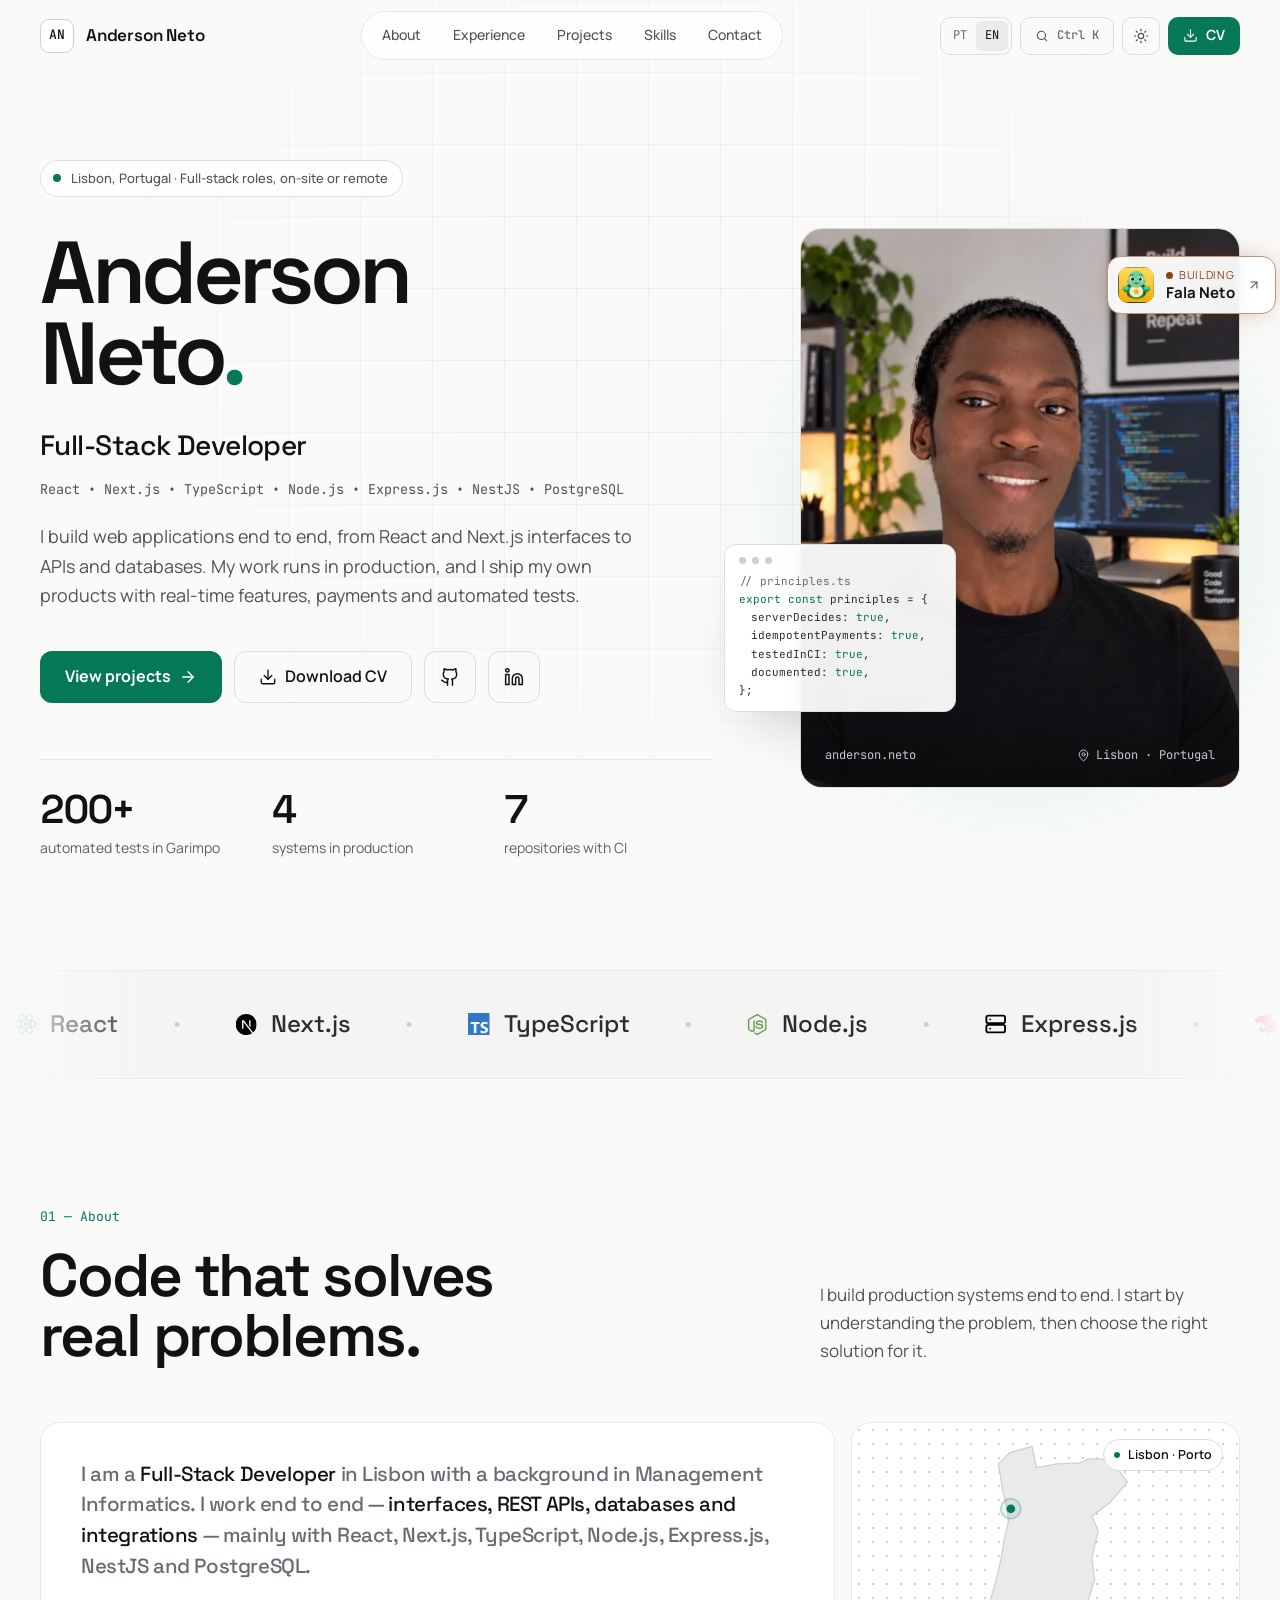
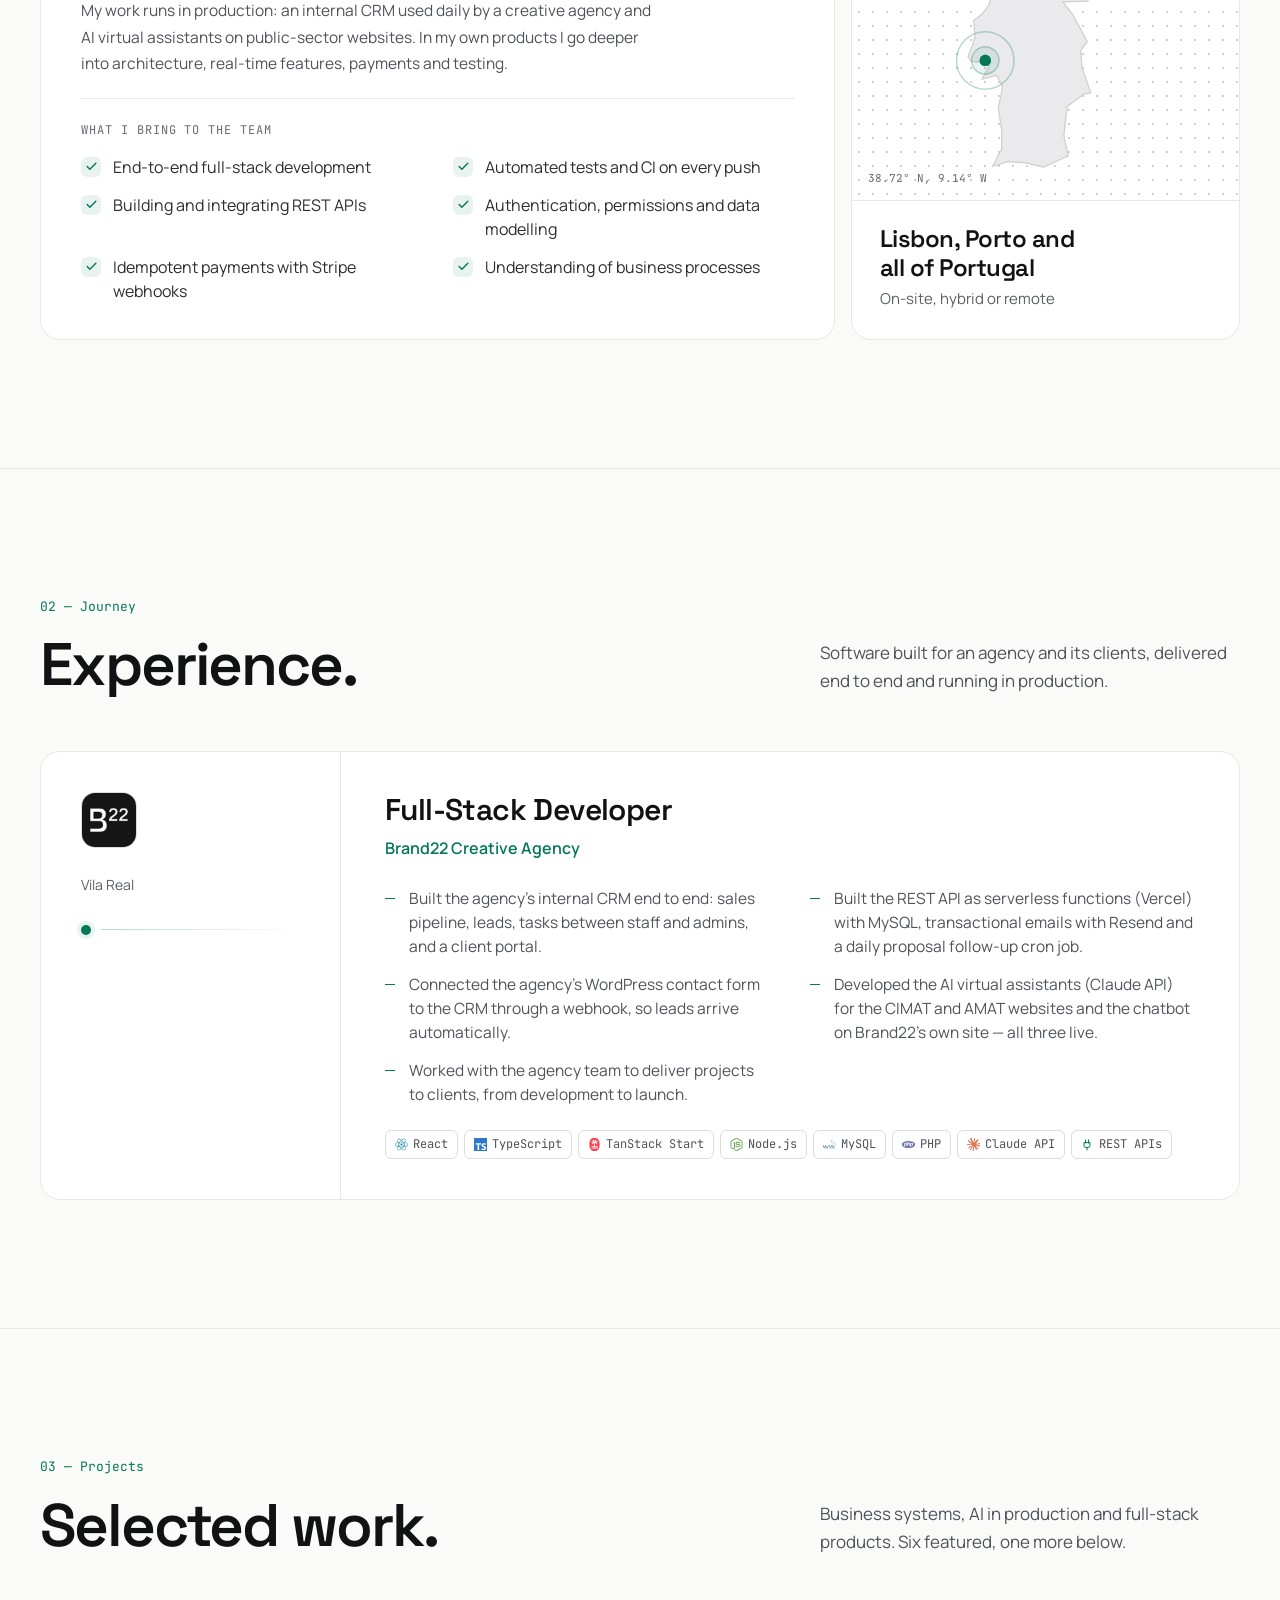
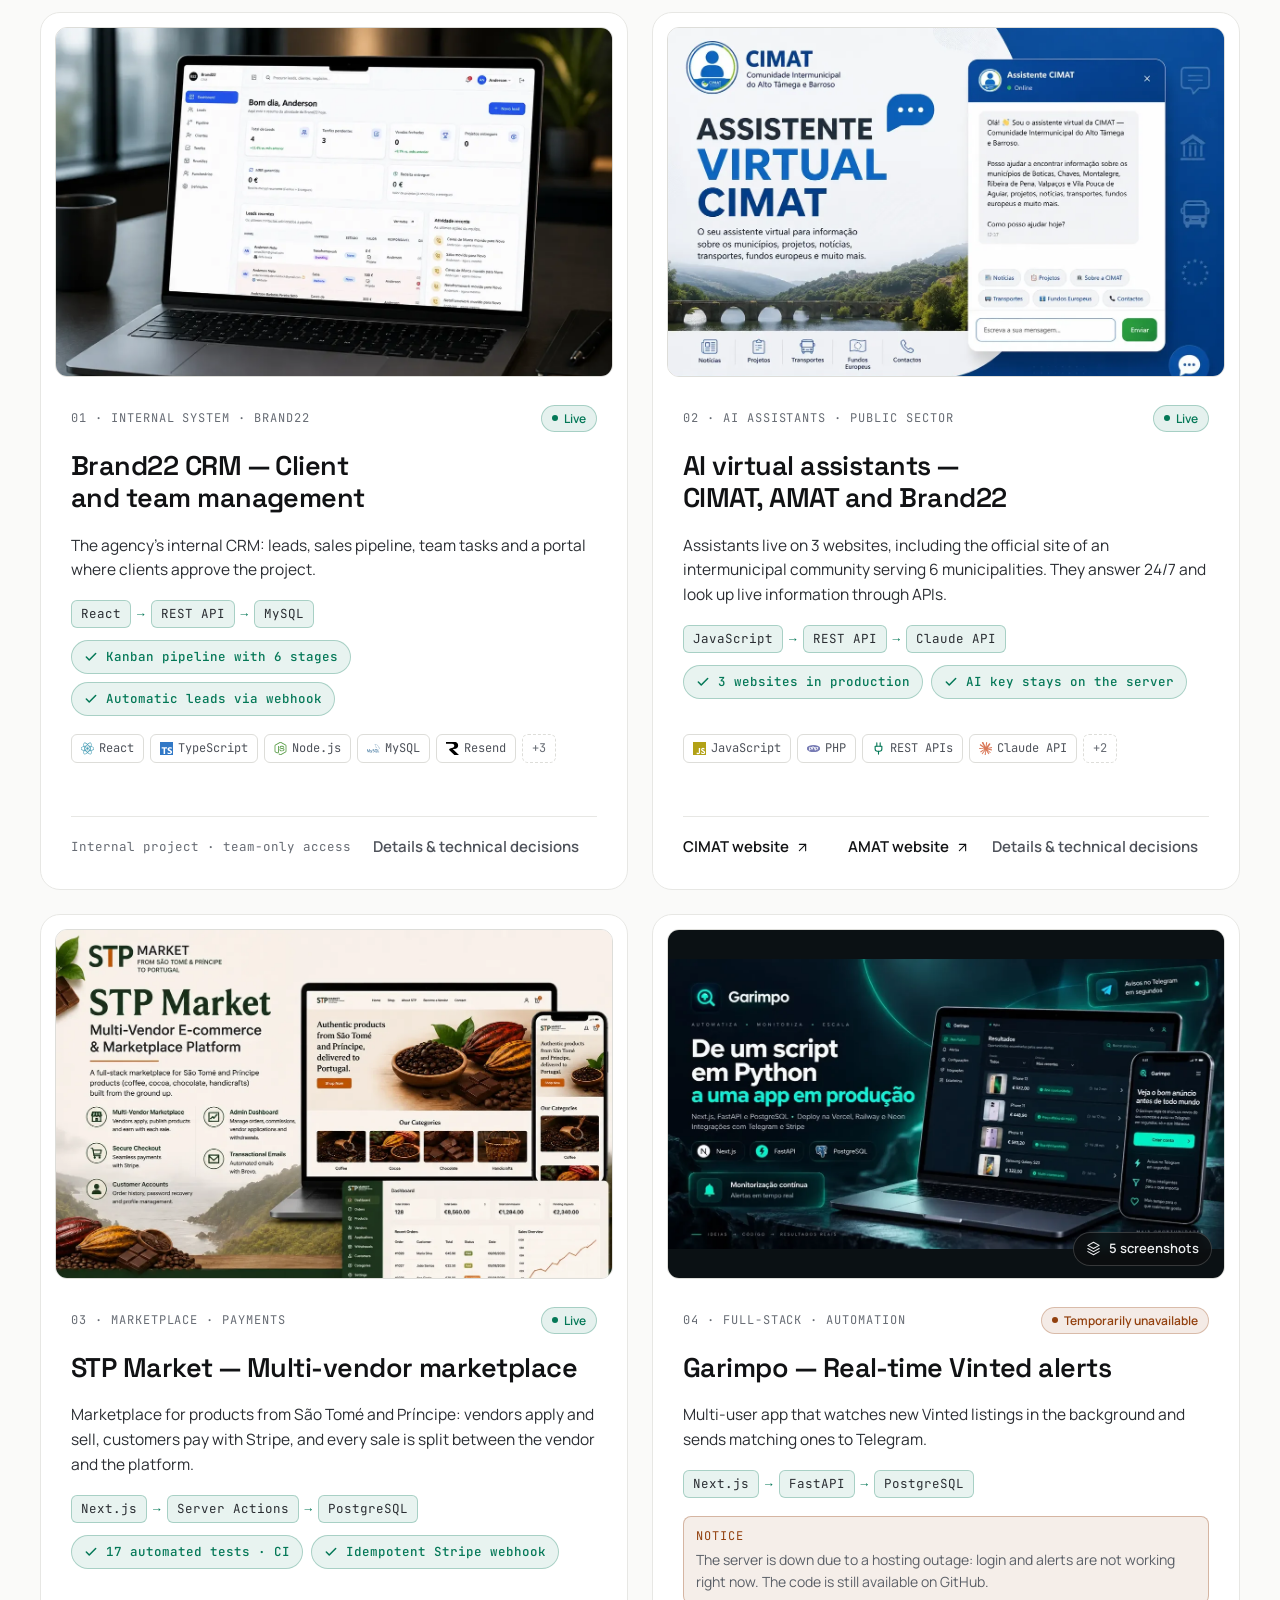
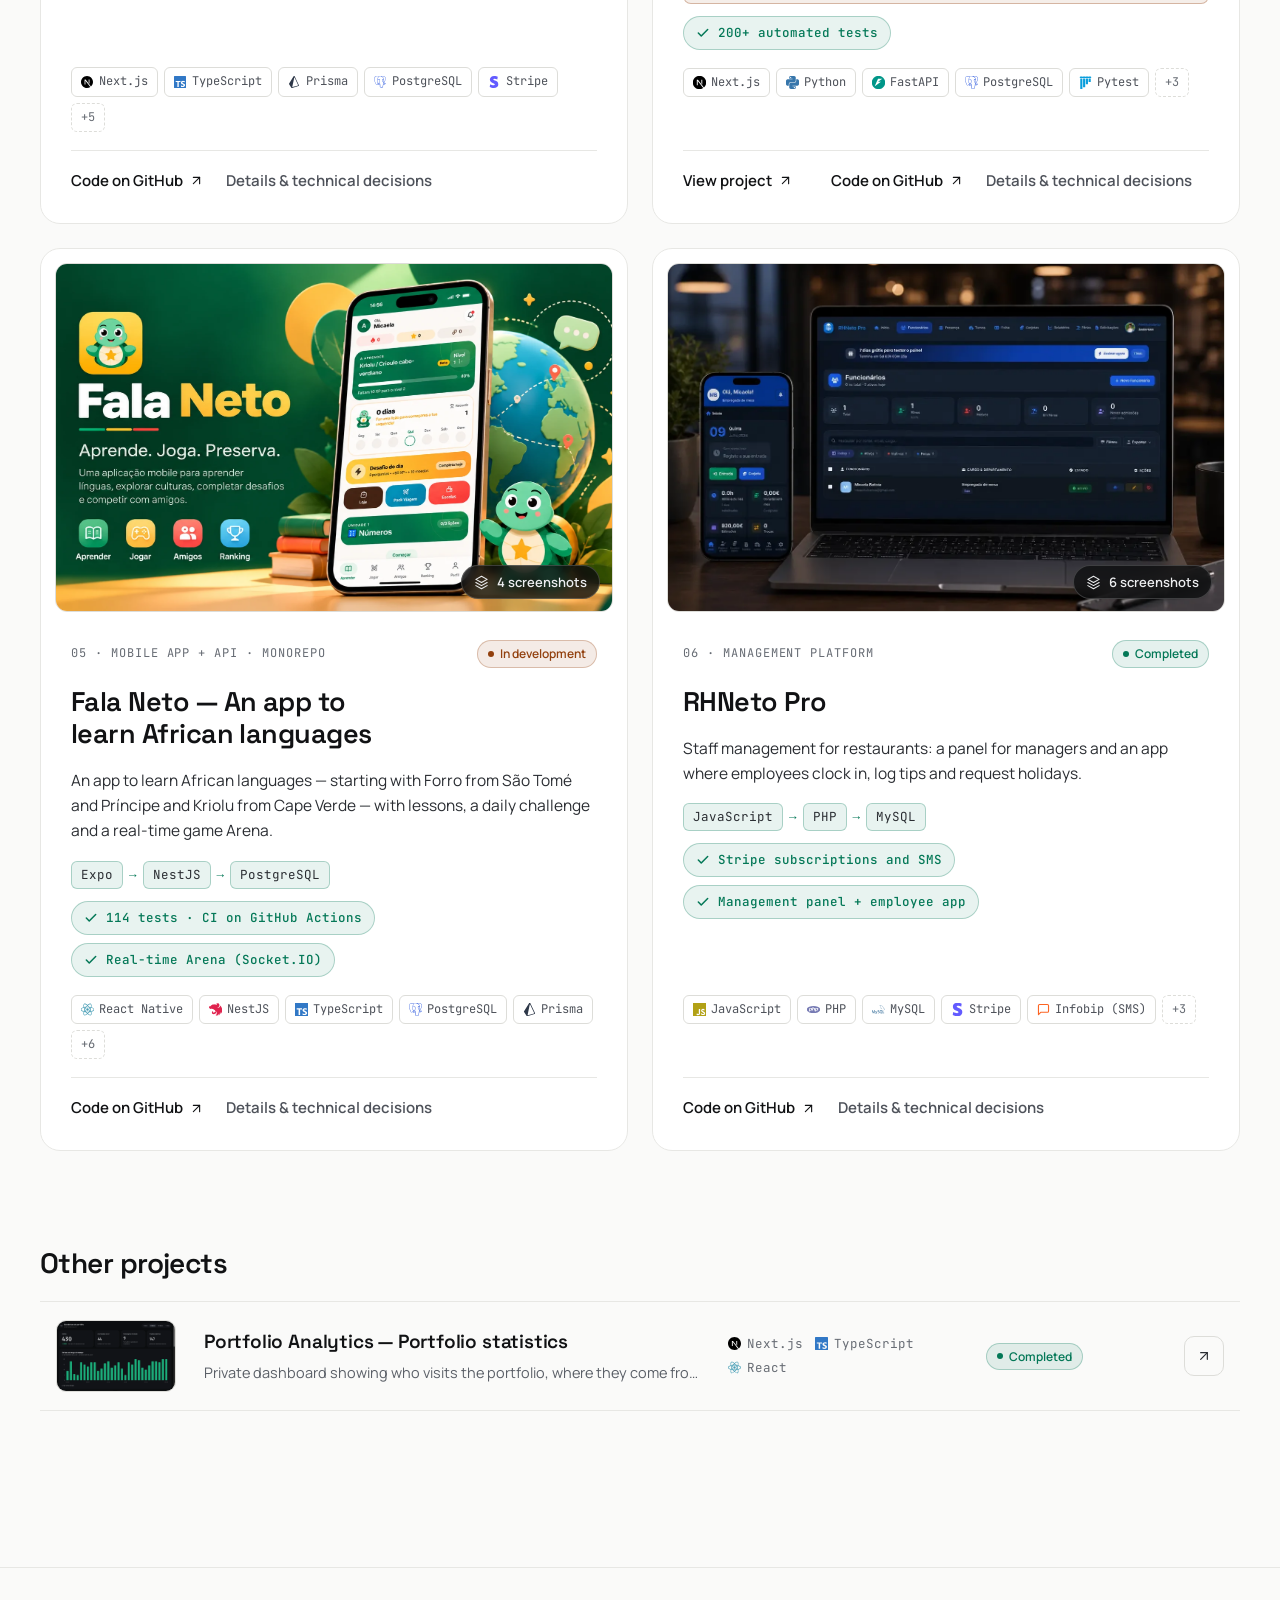
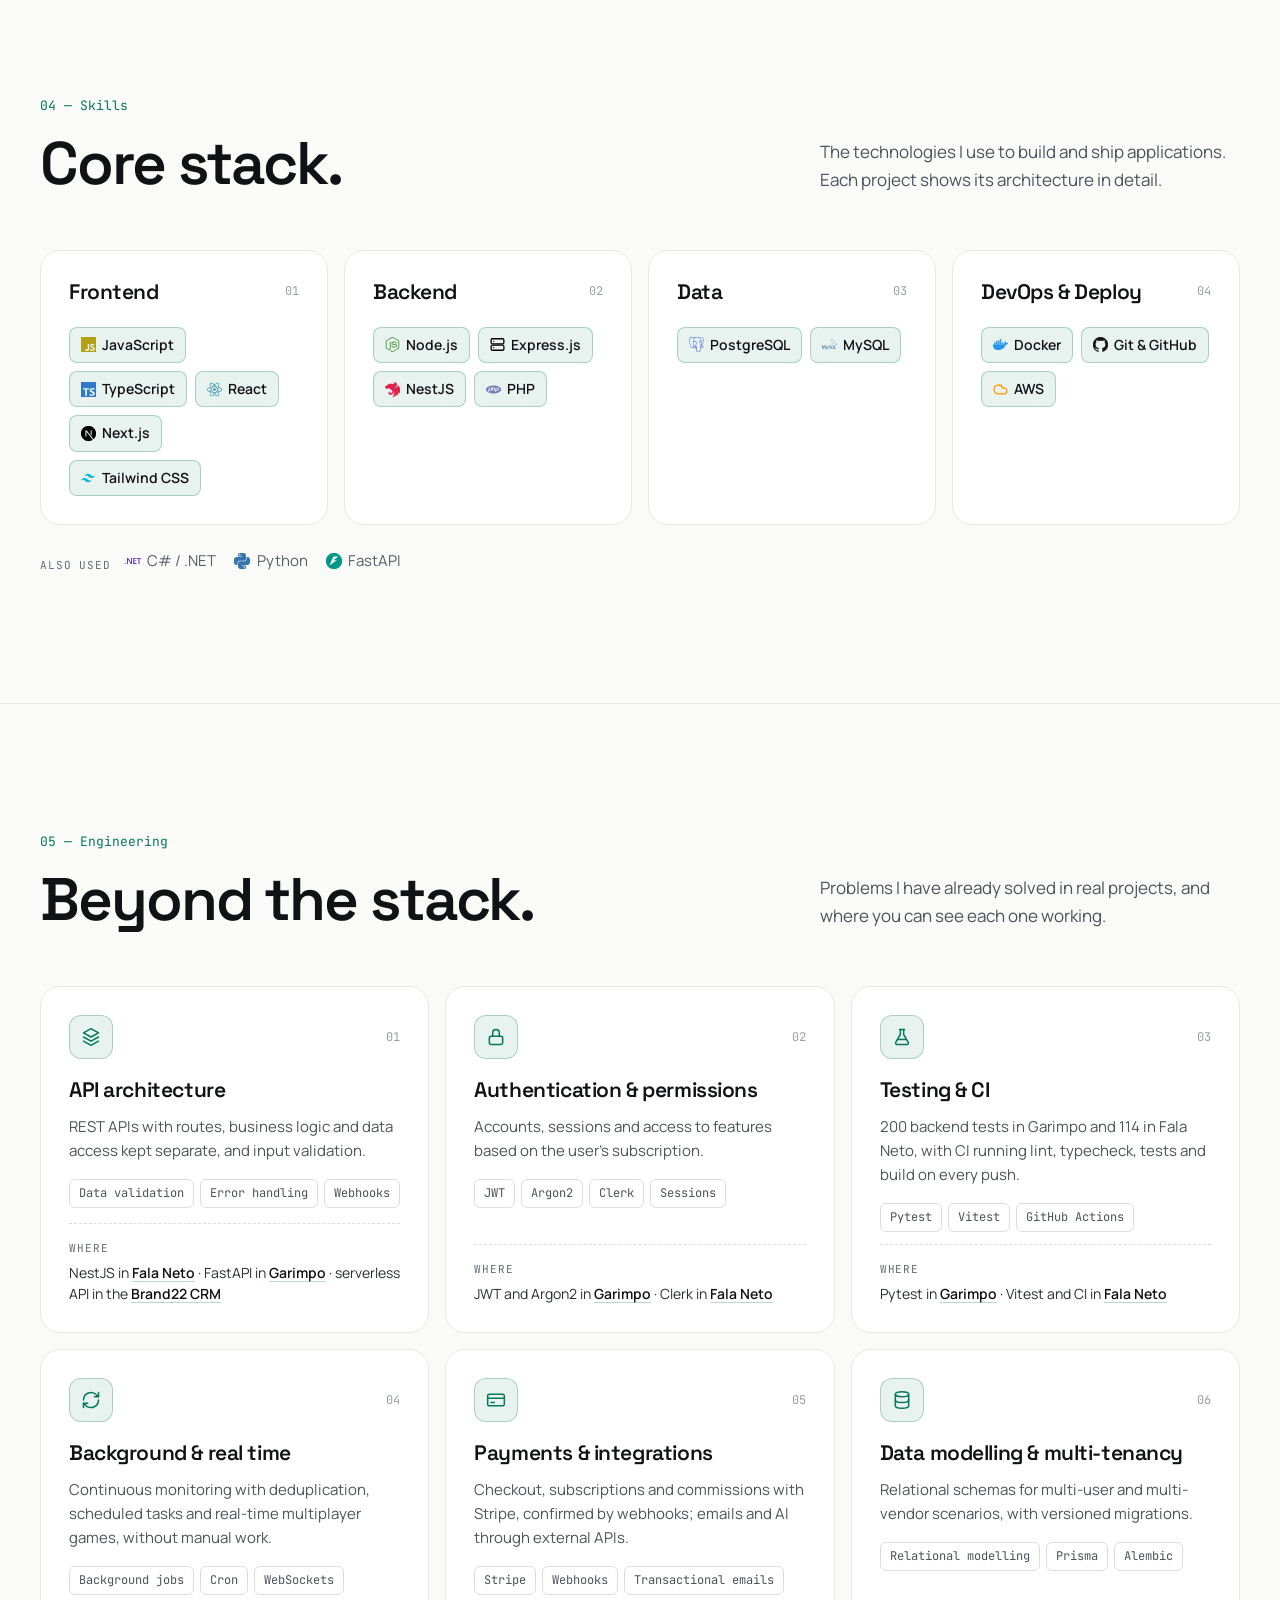
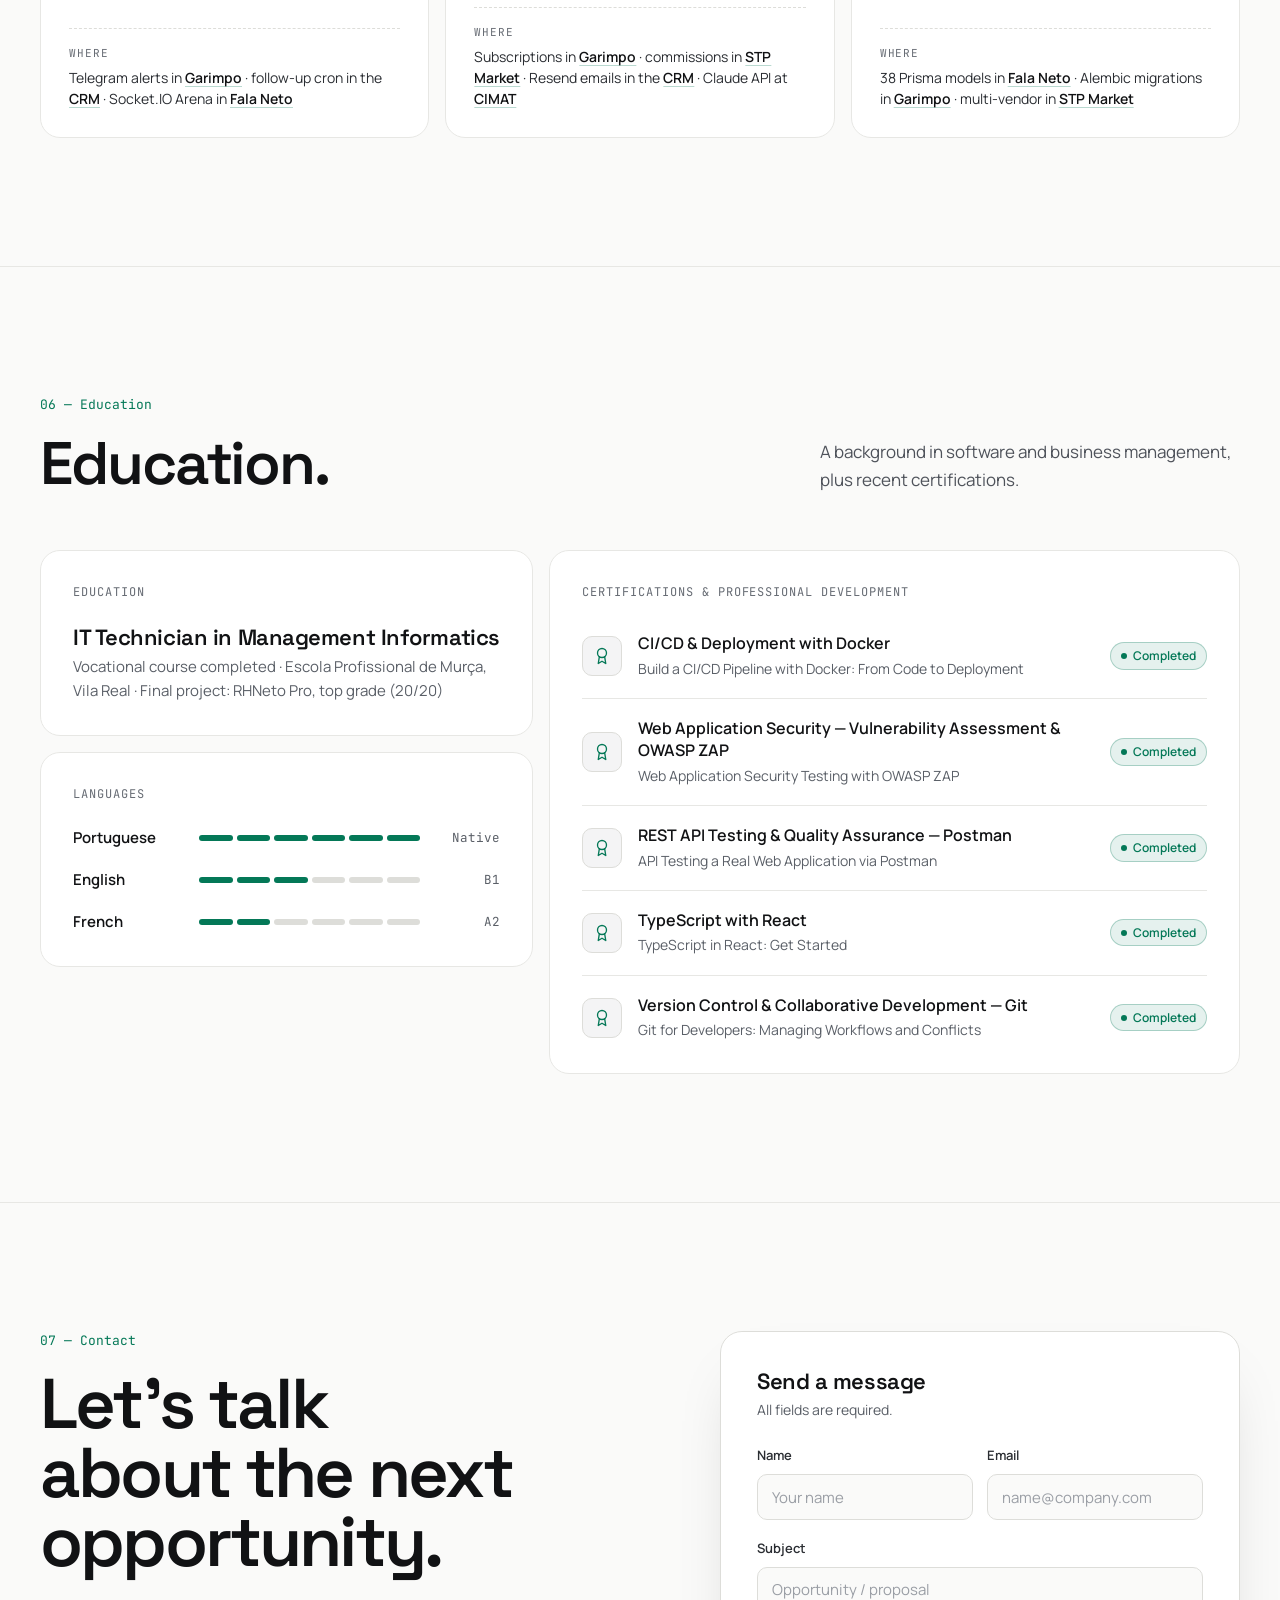
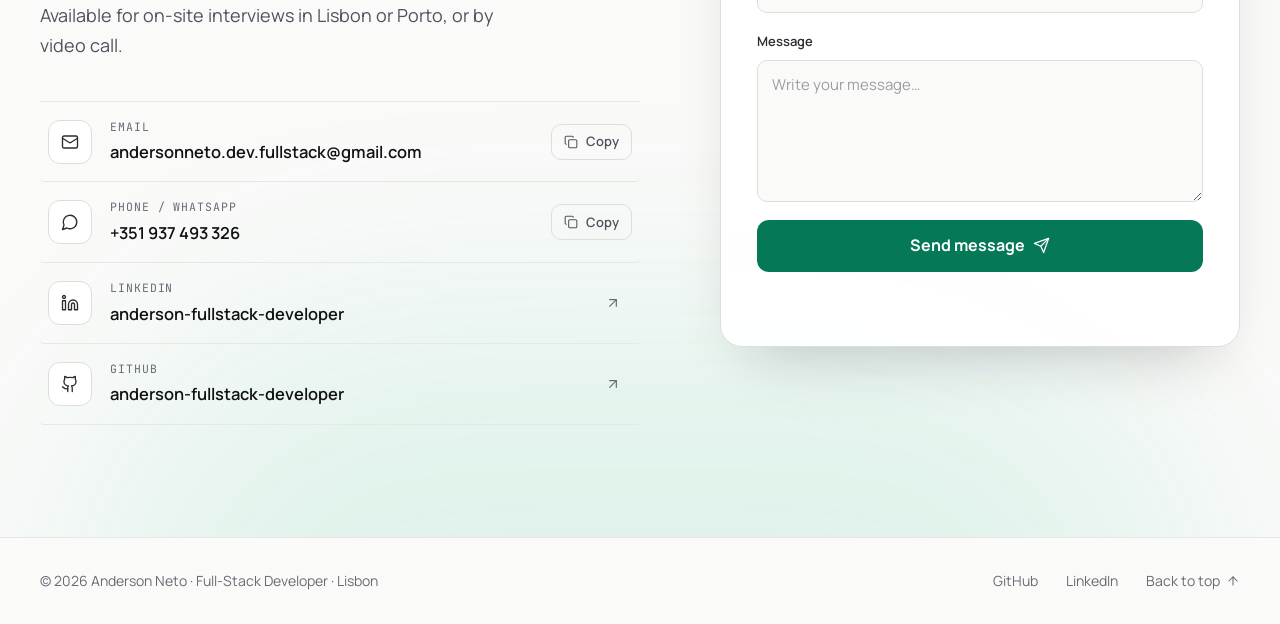
==== commit ca88404b: "Projetos: assistentes de IA num só cartão e STP Market em destaque" ====
--- a/en.html
+++ b/en.html
@@ -342,7 +342,7 @@
             <p class="eyebrow">03 — Projects</p>
             <h2 id="projTitle">Selected work.</h2>
           </div>
-          <p class="section-lead">Business systems, AI in production and full-stack apps. Six featured, three more below.</p>
+          <p class="section-lead">Business systems, AI in production and full-stack products. Six featured, one more below.</p>
         </div>
 
         <div class="projects-grid">
@@ -368,30 +368,8 @@
     </div>
   </div>
 </article>
-<article class="project-card spotlight" id="projeto-brand22-chatbot" data-reveal style="--i:1">
-  <div class="browser">
-    <div class="browser-shot">
-      <img src="assets/img/projects/brand22-assistente.webp" alt="Screenshot of the Brand22 Chatbot" loading="lazy" decoding="async" width="1200" height="800">
-    </div>
-  </div>
-  <div class="project-body">
-    <div class="project-meta">
-      <span class="mono-label">02 · AI chatbot · Agency</span>
-      <span class="badge badge-live"><span class="badge-dot"></span>In production</span>
-    </div>
-    <h3>Brand22 Chatbot</h3>
-    <p class="project-summary">AI assistant on the Brand22 website that answers 24/7 and presents the agency's services, portfolio and contacts.</p>
-    <ul class="arch-mini" aria-label="Architecture"><li><span>JavaScript</span></li><li><span>REST API</span></li><li><span>Claude API</span></li></ul>
-    <ul class="project-highlights"><li class="project-highlight"><svg class="i" width="14" height="14" aria-hidden="true"><use href="#i-check"></use></svg>24/7 support</li><li class="project-highlight"><svg class="i" width="14" height="14" aria-hidden="true"><use href="#i-check"></use></svg>AI key only on the server</li></ul>
-    <ul class="tags" aria-label="Technologies"><li style="--tc: #F7DF1E"><span class="ti ti-light" style="--ti: url(../img/tech/javascript.svg); --tc: #F7DF1E" aria-hidden="true"></span>JavaScript</li><li style="--tc: #777BB4"><span class="ti" style="--ti: url(../img/tech/php.svg); --tc: #777BB4" aria-hidden="true"></span>PHP</li><li style="--tc: var(--accent)"><span class="ti" style="--ti: url(../img/tech/api.svg); --tc: var(--accent)" aria-hidden="true"></span>REST APIs</li><li style="--tc: #D97757"><span class="ti" style="--ti: url(../img/tech/claude.svg); --tc: #D97757" aria-hidden="true"></span>Claude API</li><li class="tag-more" title="HTML, CSS">+2</li></ul>
-    <div class="project-actions">
-      <a class="link-arrow" href="https://brand22creativeagency.com/" target="_blank" rel="noopener noreferrer">View project <svg class="i" width="15" height="15" aria-hidden="true"><use href="#i-arrow-up-right"></use></svg><span class="sr-only"> (opens in a new tab)</span></a>
-      <button class="link-muted" type="button" data-open-project="brand22-chatbot">Details &amp; technical decisions</button>
-    </div>
-  </div>
-</article>
-
-<article class="project-card spotlight" id="projeto-cimat" data-reveal style="--i:0">
+
+<article class="project-card spotlight" id="projeto-cimat" data-reveal style="--i:1">
   <div class="browser">
     <div class="browser-shot">
       <img src="assets/img/projects/cimat.webp" alt="Screenshot of the project CIMAT Virtual Assistant" loading="lazy" decoding="async" width="1200" height="800">
@@ -399,19 +377,42 @@
   </div>
   <div class="project-body">
     <div class="project-meta">
-      <span class="mono-label">03 · AI chatbot · Public sector</span>
+      <span class="mono-label">02 · AI assistants · Public sector</span>
       <span class="badge badge-live"><span class="badge-dot"></span>Live</span>
     </div>
-    <h3>CIMAT Virtual Assistant</h3>
-    <p class="project-summary">AI assistant on CIMAT's official website that answers residents and looks up live information through APIs.</p>
+    <h3>AI virtual assistants — CIMAT, AMAT and Brand22</h3>
+    <p class="project-summary">Assistants live on 3 websites, including the official site of an intermunicipal community serving 6 municipalities. They answer 24/7 and look up live information through APIs.</p>
     <ul class="arch-mini" aria-label="Architecture"><li><span>JavaScript</span></li><li><span>REST API</span></li><li><span>Claude API</span></li></ul>
-    <ul class="project-highlights"><li class="project-highlight"><svg class="i" width="14" height="14" aria-hidden="true"><use href="#i-check"></use></svg>Keeps the conversation context</li><li class="project-highlight"><svg class="i" width="14" height="14" aria-hidden="true"><use href="#i-check"></use></svg>AI key stays on the server</li></ul>
+    <ul class="project-highlights"><li class="project-highlight"><svg class="i" width="14" height="14" aria-hidden="true"><use href="#i-check"></use></svg>3 websites in production</li><li class="project-highlight"><svg class="i" width="14" height="14" aria-hidden="true"><use href="#i-check"></use></svg>AI key stays on the server</li></ul>
     
     <ul class="tags" aria-label="Technologies"><li style="--tc: #F7DF1E"><span class="ti ti-light" style="--ti: url(../img/tech/javascript.svg); --tc: #F7DF1E" aria-hidden="true"></span>JavaScript</li><li style="--tc: #777BB4"><span class="ti" style="--ti: url(../img/tech/php.svg); --tc: #777BB4" aria-hidden="true"></span>PHP</li><li style="--tc: var(--accent)"><span class="ti" style="--ti: url(../img/tech/api.svg); --tc: var(--accent)" aria-hidden="true"></span>REST APIs</li><li style="--tc: #D97757"><span class="ti" style="--ti: url(../img/tech/claude.svg); --tc: #D97757" aria-hidden="true"></span>Claude API</li><li class="tag-more" title="HTML, CSS">+2</li></ul>
     <div class="project-actions">
-      <a class="link-arrow" href="https://cimat.pt/" target="_blank" rel="noopener noreferrer">View project <svg class="i" width="15" height="15" aria-hidden="true"><use href="#i-arrow-up-right"></use></svg><span class="sr-only"> (opens in a new tab)</span></a>
+      <a class="link-arrow" href="https://cimat.pt/" target="_blank" rel="noopener noreferrer">CIMAT website <svg class="i" width="15" height="15" aria-hidden="true"><use href="#i-arrow-up-right"></use></svg><span class="sr-only"> (opens in a new tab)</span></a>
+      <a class="link-arrow" href="https://www.amat.pt/" target="_blank" rel="noopener noreferrer">AMAT website <svg class="i" width="15" height="15" aria-hidden="true"><use href="#i-arrow-up-right"></use></svg><span class="sr-only"> (opens in a new tab)</span></a>
       <button class="link-muted" type="button" data-open-project="cimat">Details &amp; technical decisions</button>
       
+    </div>
+  </div>
+</article>
+<article class="project-card spotlight" id="projeto-stp-market" data-reveal style="--i:0">
+  <div class="browser">
+    <div class="browser-shot">
+      <img src="assets/img/projects/stp-market.webp" alt="Screenshot of STP Market: multi-vendor marketplace for products from São Tomé and Príncipe" loading="lazy" decoding="async" width="1200" height="800">
+    </div>
+  </div>
+  <div class="project-body">
+    <div class="project-meta">
+      <span class="mono-label">03 · Marketplace · Payments</span>
+      <span class="badge badge-live"><span class="badge-dot"></span>Live</span>
+    </div>
+    <h3>STP Market — Multi-vendor marketplace</h3>
+    <p class="project-summary">Marketplace for products from São Tomé and Príncipe: vendors apply and sell, customers pay with Stripe, and every sale is split between the vendor and the platform.</p>
+    <ul class="arch-mini" aria-label="Architecture"><li><span>Next.js</span></li><li><span>Server Actions</span></li><li><span>PostgreSQL</span></li></ul>
+    <ul class="project-highlights"><li class="project-highlight"><svg class="i" width="14" height="14" aria-hidden="true"><use href="#i-check"></use></svg>17 automated tests · CI</li><li class="project-highlight"><svg class="i" width="14" height="14" aria-hidden="true"><use href="#i-check"></use></svg>Idempotent Stripe webhook</li></ul>
+    <ul class="tags" aria-label="Technologies"><li style="--tc: #000000"><span class="ti ti-dark" style="--ti: url(../img/tech/nextdotjs.svg); --tc: #000000" aria-hidden="true"></span>Next.js</li><li style="--tc: #3178C6"><span class="ti" style="--ti: url(../img/tech/typescript.svg); --tc: #3178C6" aria-hidden="true"></span>TypeScript</li><li style="--tc: #2D3748"><span class="ti ti-dark" style="--ti: url(../img/tech/prisma.svg); --tc: #2D3748" aria-hidden="true"></span>Prisma</li><li style="--tc: #4169E1"><span class="ti" style="--ti: url(../img/tech/postgresql.svg); --tc: #4169E1" aria-hidden="true"></span>PostgreSQL</li><li style="--tc: #635BFF"><span class="ti" style="--ti: url(../img/tech/stripe.svg); --tc: #635BFF" aria-hidden="true"></span>Stripe</li><li class="tag-more" title="Clerk, Auth.js, Cloudinary, Brevo, Vitest">+5</li></ul>
+    <div class="project-actions">
+      <a class="link-arrow" href="https://github.com/anderson-fullstack-developer/stp-market" target="_blank" rel="noopener noreferrer">Code on GitHub <svg class="i" width="15" height="15" aria-hidden="true"><use href="#i-arrow-up-right"></use></svg><span class="sr-only"> (opens in a new tab)</span></a>
+      <button class="link-muted" type="button" data-open-project="stp-market">Details &amp; technical decisions</button>
     </div>
   </div>
 </article>
@@ -500,39 +501,13 @@
 
 
 
-<li class="project-row" id="projeto-stp-market" data-category="market">
-  <button type="button" class="row-button" data-open-project="stp-market">
-    <span class="row-thumb"><img src="assets/img/projects/stp-market.webp" alt="" loading="lazy" decoding="async" width="1200" height="800"></span>
-    <span class="row-text">
-      <span class="row-title">STP Market — Multi-vendor marketplace</span>
-      <span class="row-desc">Products from São Tomé and Príncipe bought online and delivered to homes in Portugal.</span>
-    </span>
-    <span class="row-stack"><span class="row-tech"><span class="ti ti-dark" style="--ti: url(../img/tech/nextdotjs.svg); --tc: #000000" aria-hidden="true"></span>Next.js</span><span class="row-tech"><span class="ti" style="--ti: url(../img/tech/postgresql.svg); --tc: #4169E1" aria-hidden="true"></span>PostgreSQL</span><span class="row-tech"><span class="ti" style="--ti: url(../img/tech/stripe.svg); --tc: #635BFF" aria-hidden="true"></span>Stripe</span></span>
-    <span class="row-status"><span class="badge badge-live"><span class="badge-dot"></span>Live</span></span>
-    <span class="row-arrow"><svg class="i" width="16" height="16" aria-hidden="true"><use href="#i-arrow-up-right"></use></svg></span>
-    <span class="sr-only">View details</span>
-  </button>
-</li>
-
-
-
-
-
-
-
-<li class="project-row" id="projeto-amat" data-category="bot">
-  <button type="button" class="row-button" data-open-project="amat">
-    <span class="row-thumb"><img src="assets/img/projects/amat.webp" alt="" loading="lazy" decoding="async" width="1200" height="800"></span>
-    <span class="row-text">
-      <span class="row-title">AMAT Virtual Assistant</span>
-      <span class="row-desc">Chatbot on the official website covering services, municipalities and contacts.</span>
-    </span>
-    <span class="row-stack"><span class="row-tech"><span class="ti ti-light" style="--ti: url(../img/tech/javascript.svg); --tc: #F7DF1E" aria-hidden="true"></span>JavaScript</span><span class="row-tech"><span class="ti" style="--ti: url(../img/tech/php.svg); --tc: #777BB4" aria-hidden="true"></span>PHP</span><span class="row-tech"><span class="ti" style="--ti: url(../img/tech/claude.svg); --tc: #D97757" aria-hidden="true"></span>Claude API</span></span>
-    <span class="row-status"><span class="badge badge-live"><span class="badge-dot"></span>Live</span></span>
-    <span class="row-arrow"><svg class="i" width="16" height="16" aria-hidden="true"><use href="#i-arrow-up-right"></use></svg></span>
-    <span class="sr-only">View details</span>
-  </button>
-</li>
+
+
+
+
+
+
+
 
 <li class="project-row" id="projeto-portfolio-analytics" data-category="tool">
   <button type="button" class="row-button" data-open-project="portfolio-analytics">
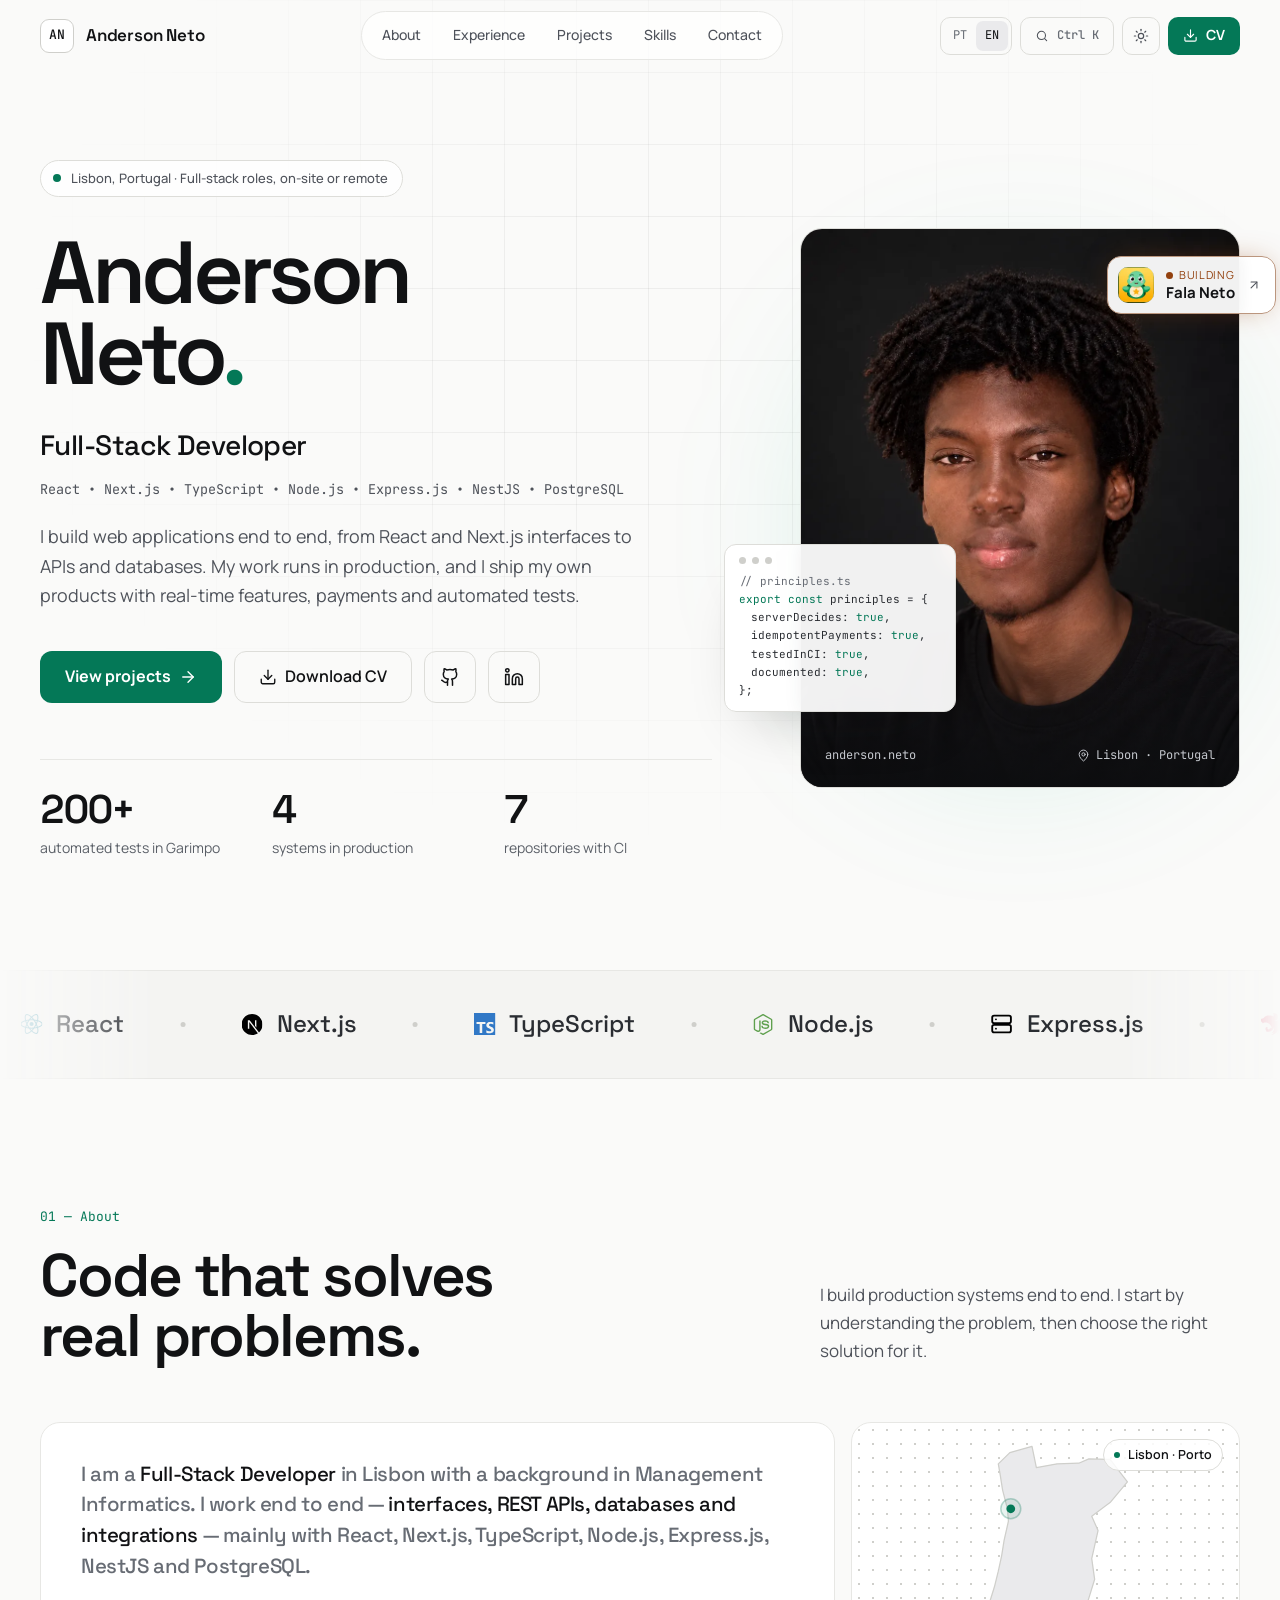
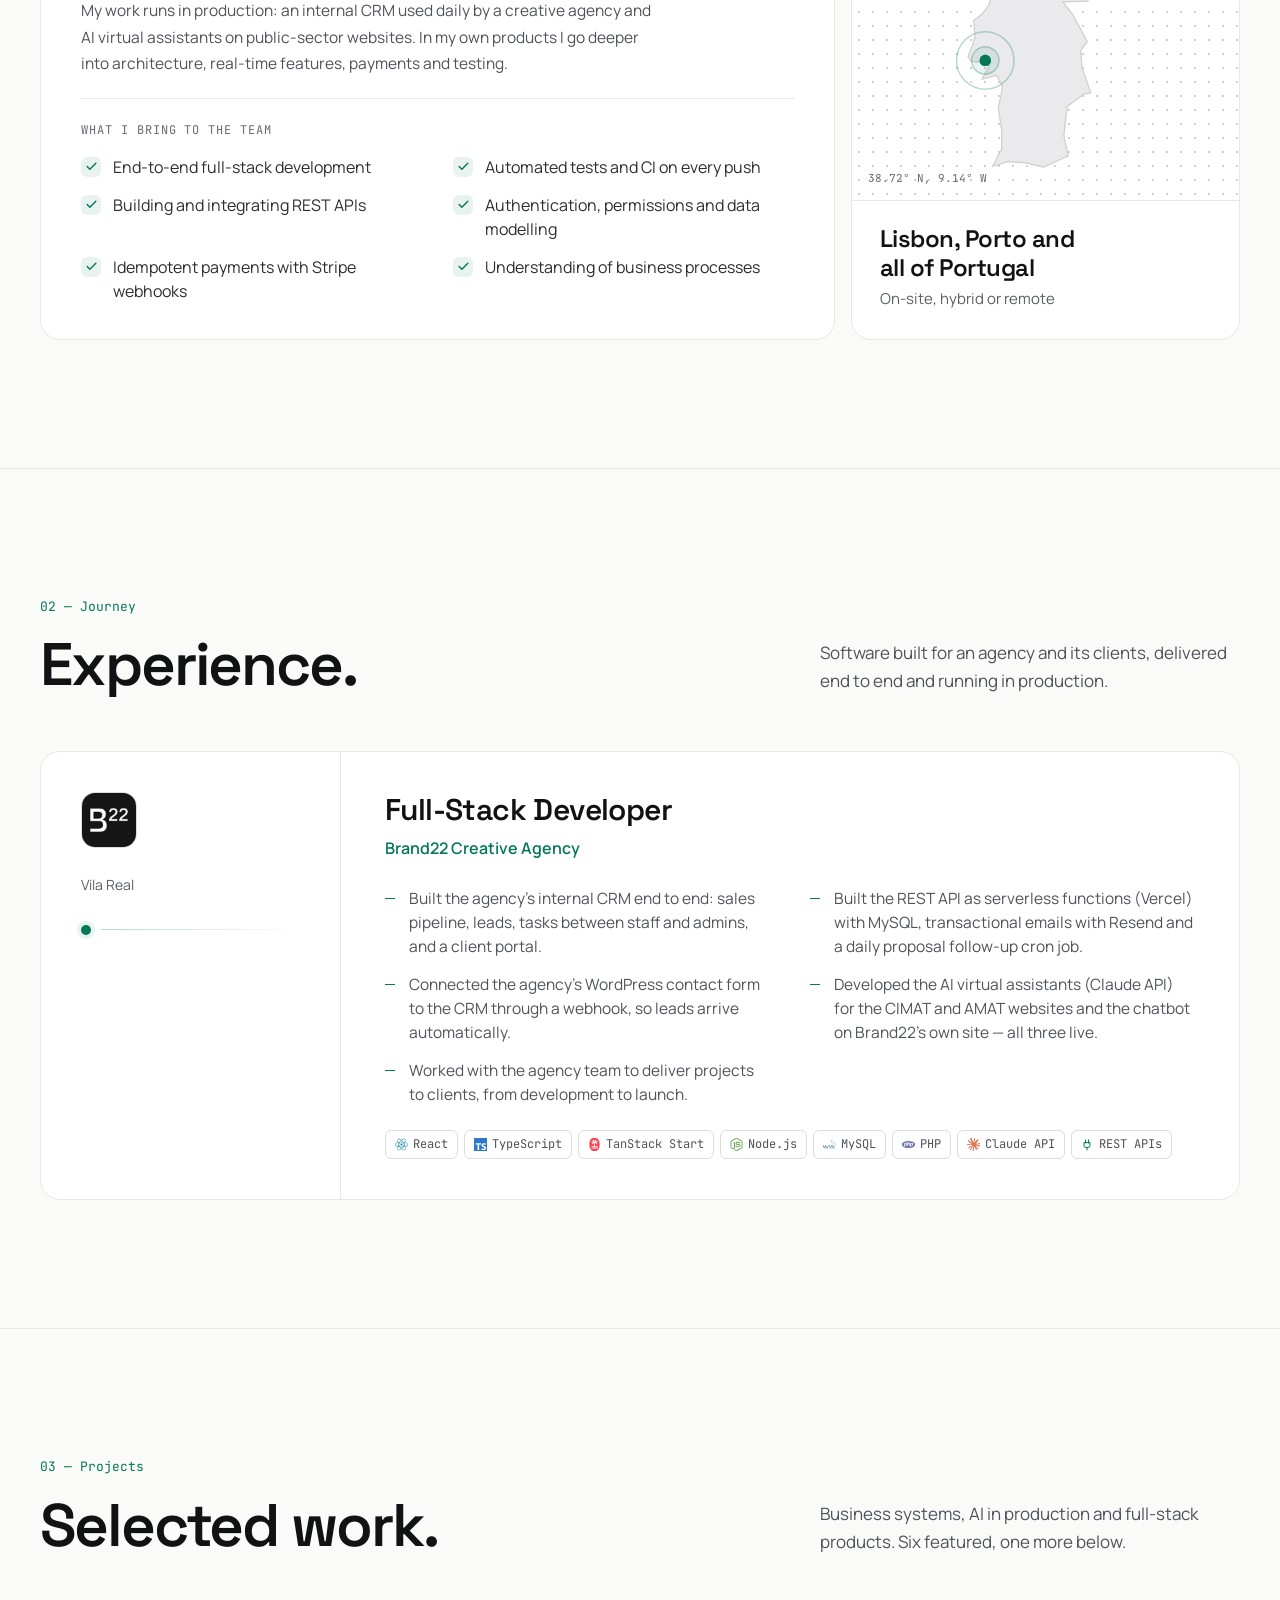
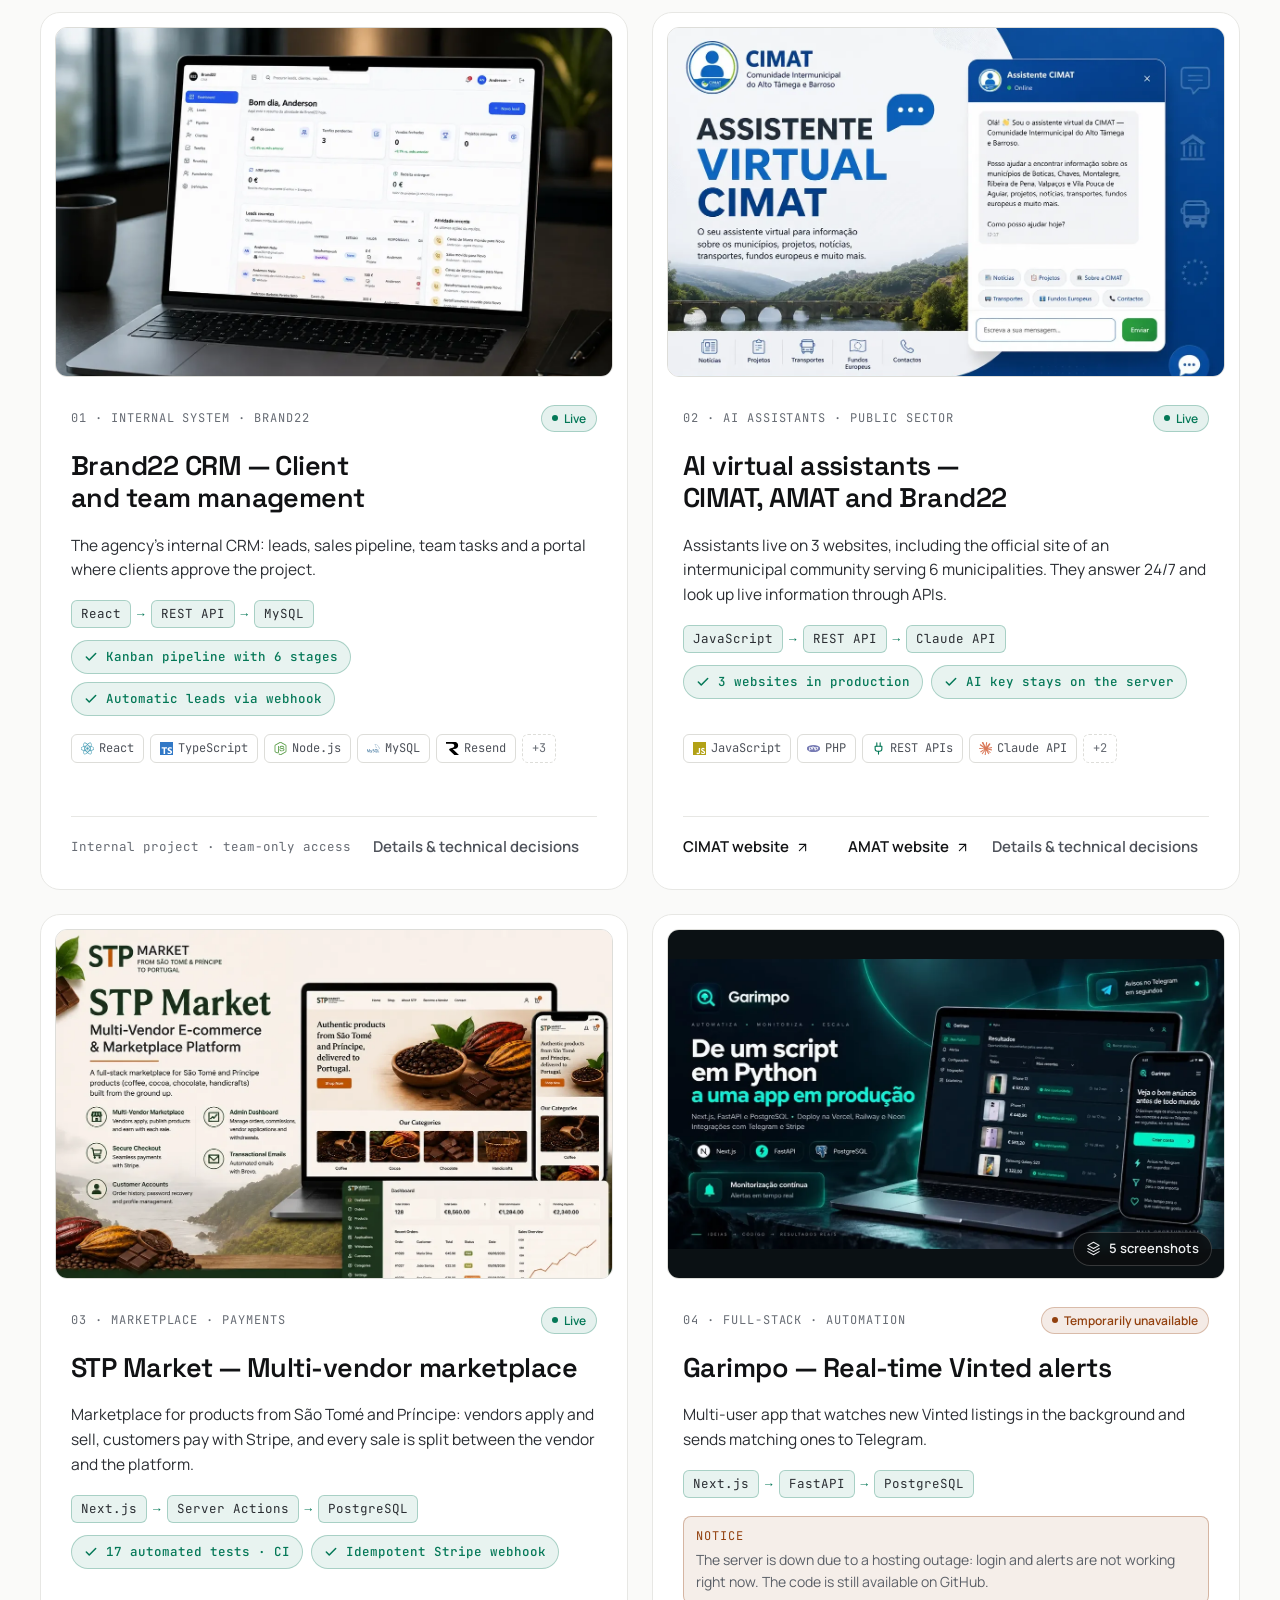
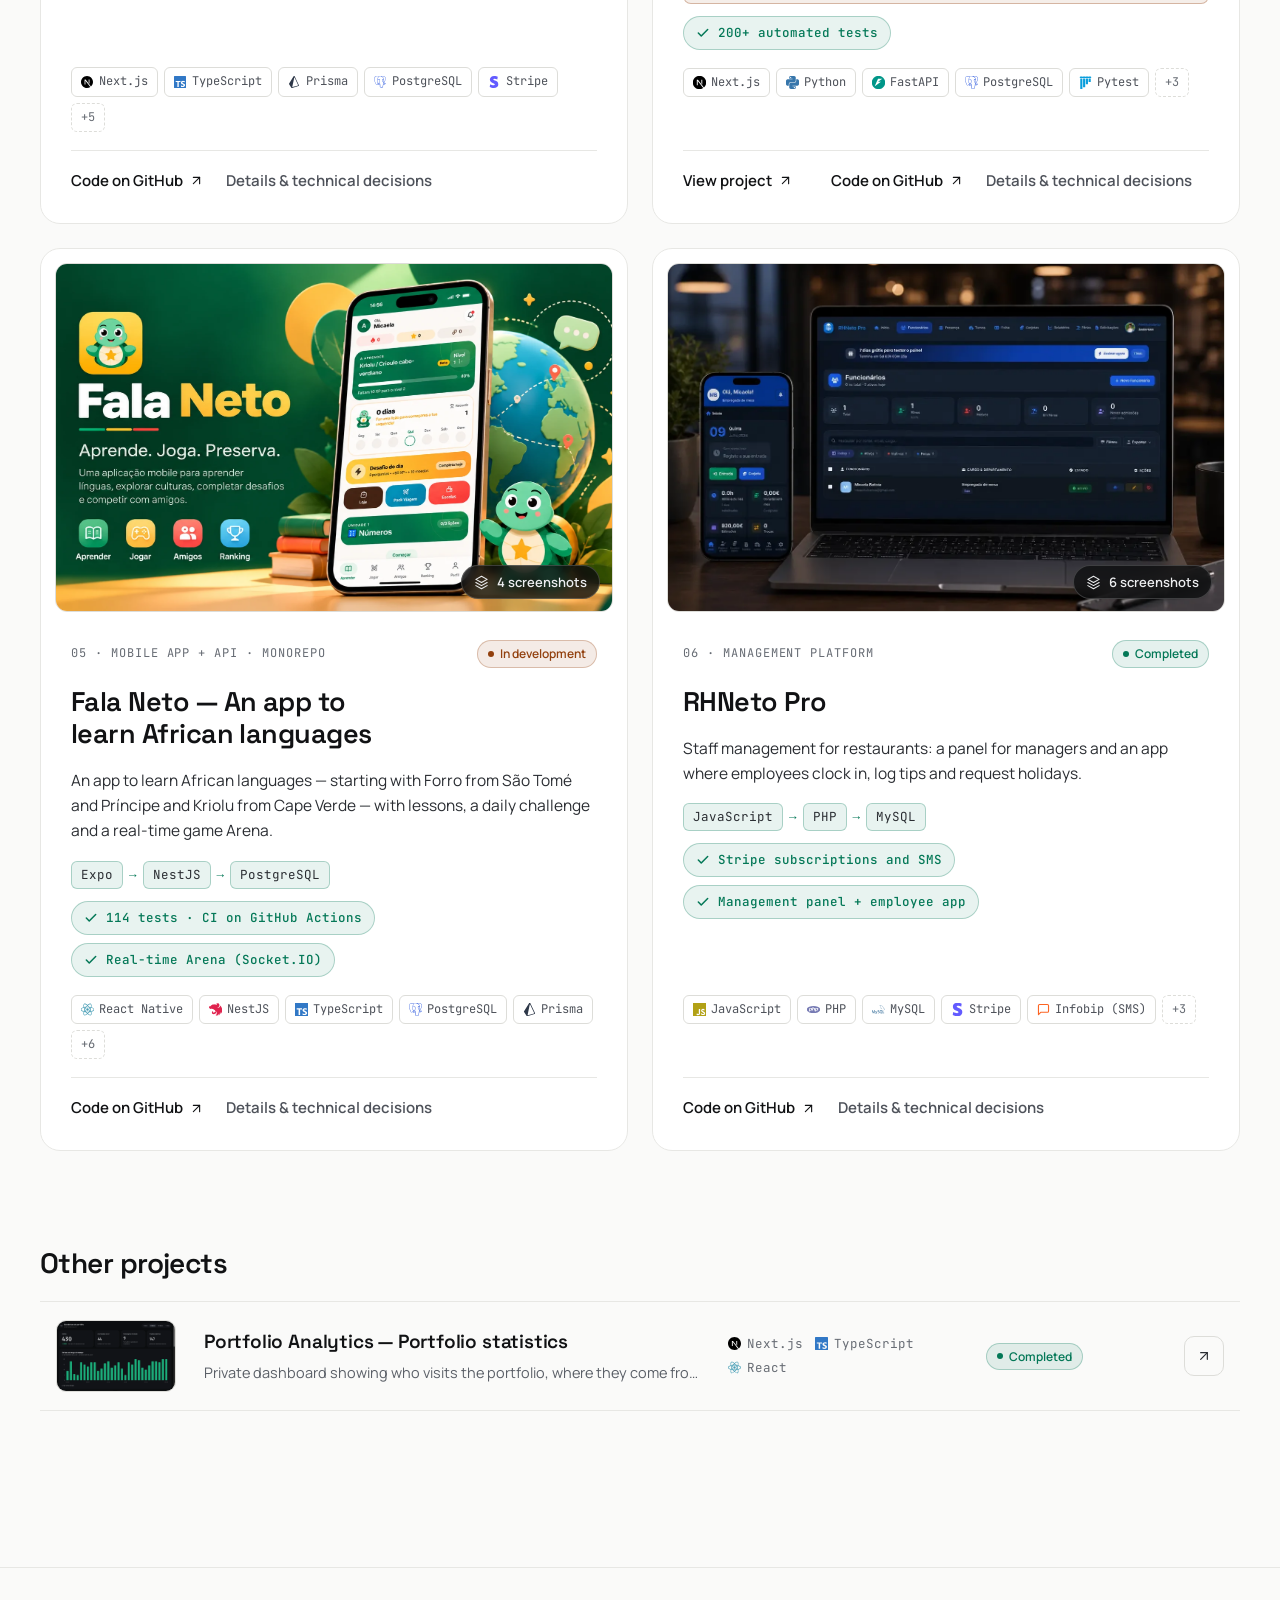
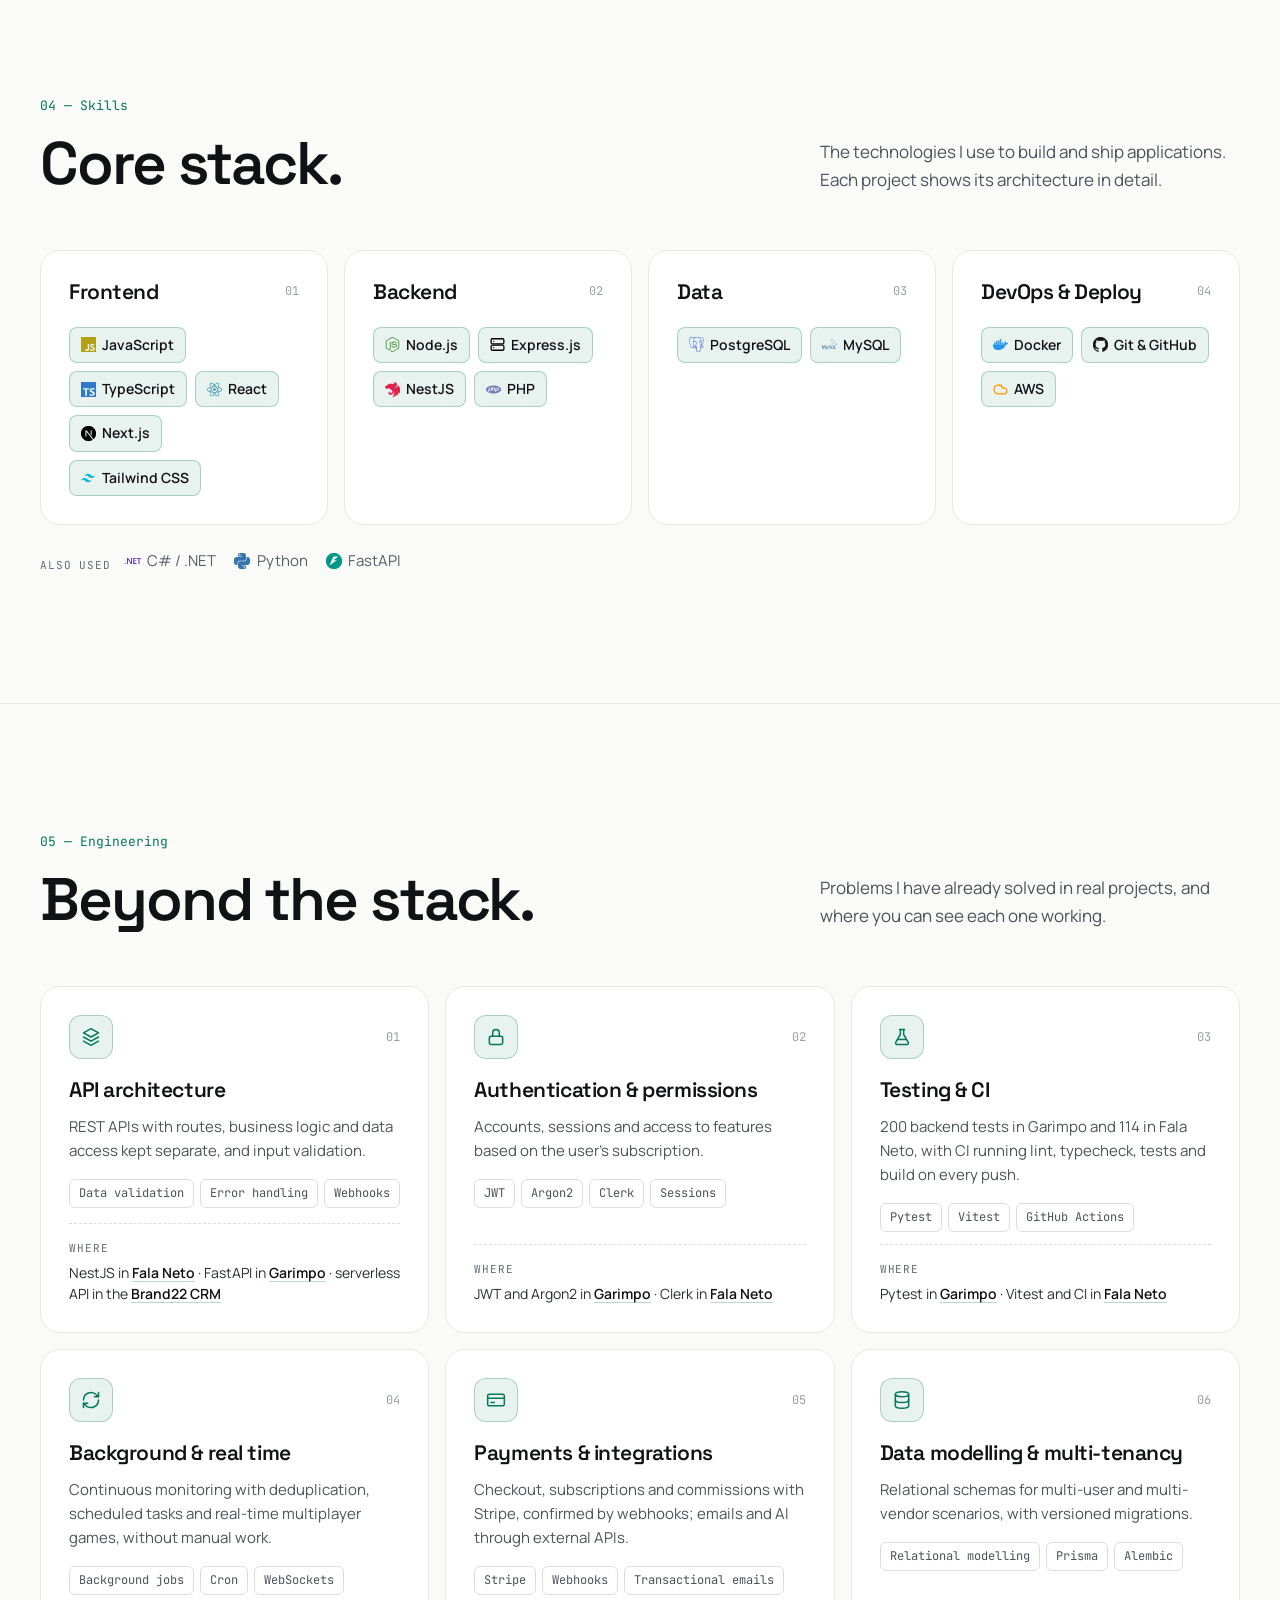
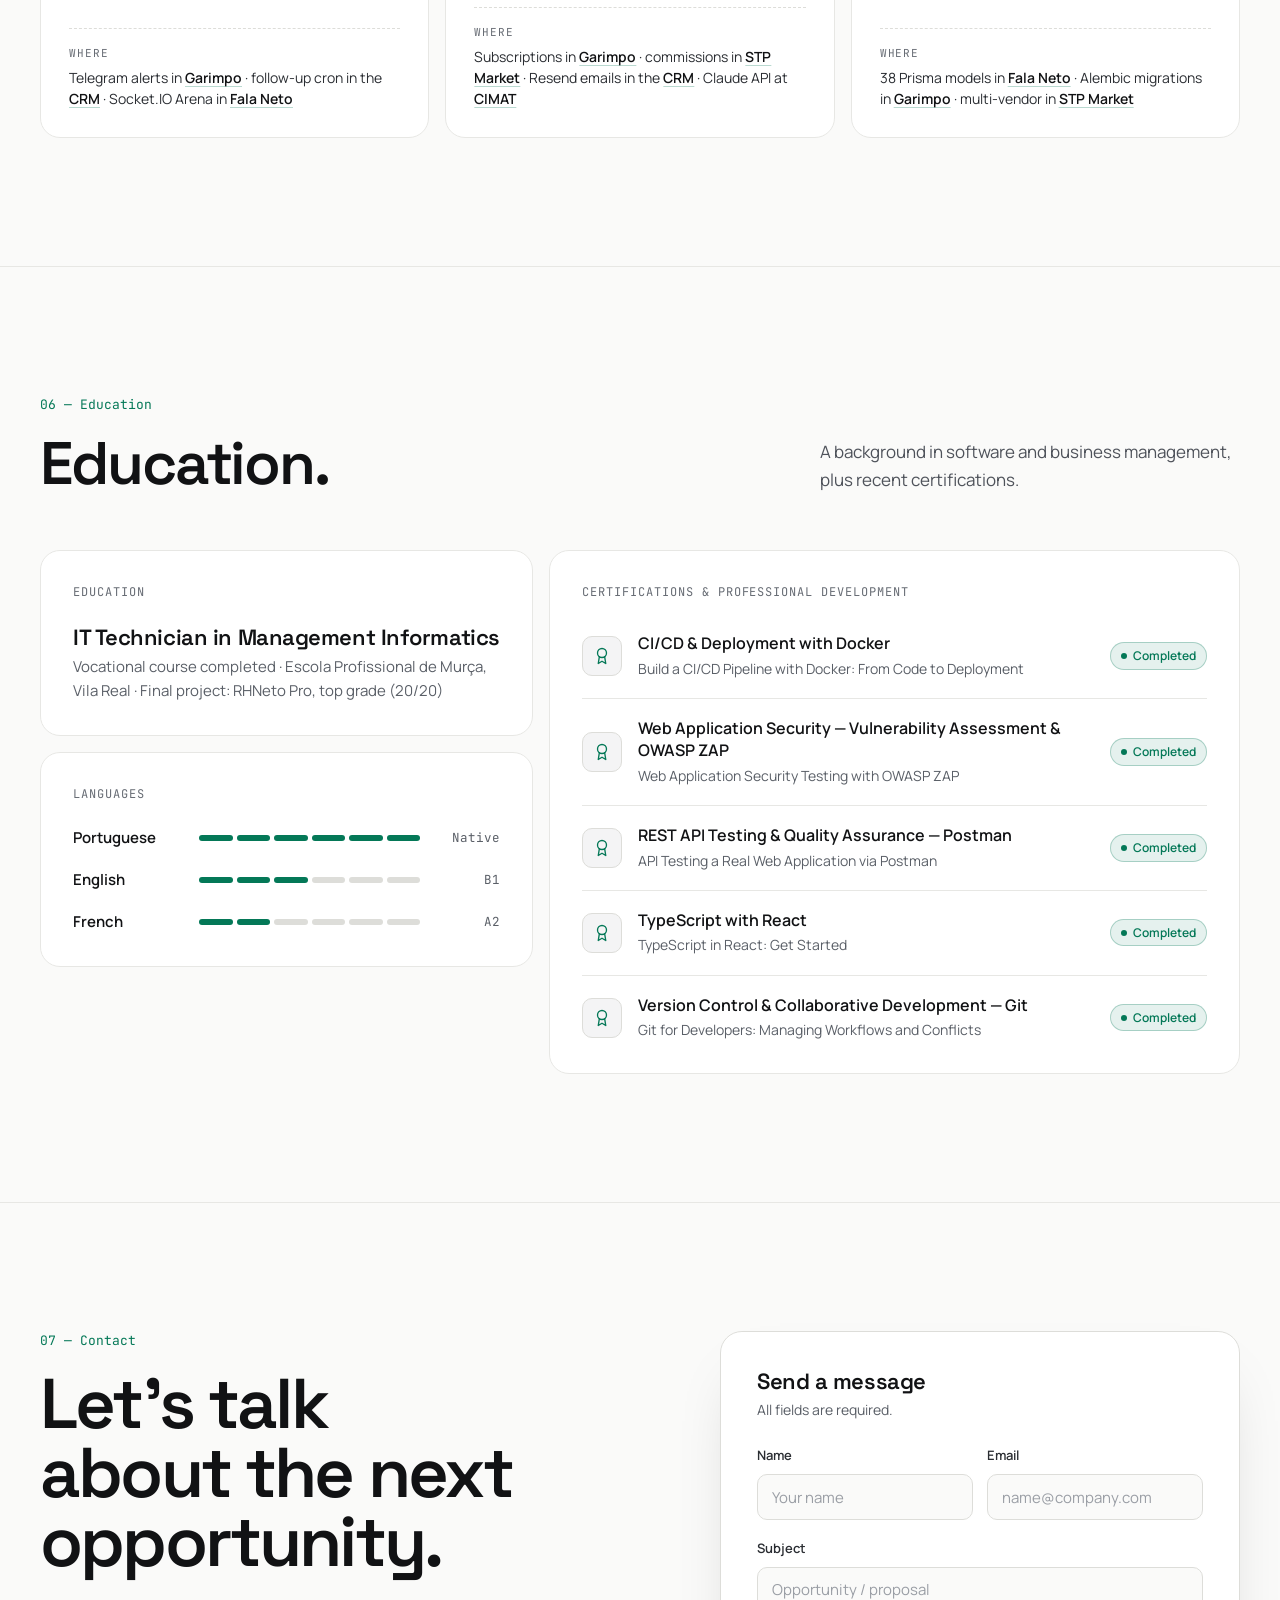
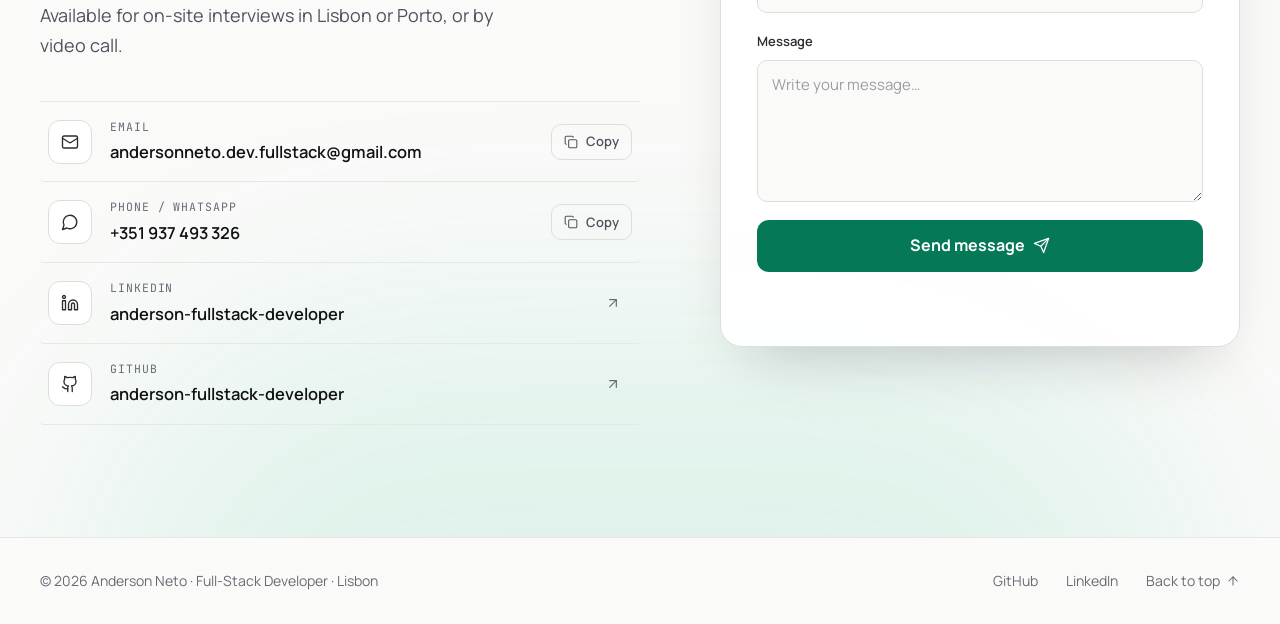
==== commit fbff654d: "Nova foto de perfil e novas imagens de partilha (PT e EN) com o tom atual do site" ====
--- a/en.html
+++ b/en.html
@@ -21,7 +21,7 @@
   <meta property="og:description" content="An internal CRM and AI assistants in production. React, Next.js, TypeScript and Node.js.">
   <meta property="og:url" content="https://andersonneto.gt.tc/en.html">
   <meta property="og:site_name" content="Anderson Neto">
-  <meta property="og:image" content="https://andersonneto.gt.tc/assets/img/og-image-en.png">
+  <meta property="og:image" content="https://andersonneto.gt.tc/assets/img/og-anderson-neto-en.png">
   <meta property="og:image:width" content="1200">
   <meta property="og:image:height" content="630">
   <meta property="og:image:alt" content="Anderson Neto, Full-Stack Developer: React, Next.js, TypeScript, Node.js, NestJS and PostgreSQL">
@@ -30,7 +30,7 @@
   <meta name="twitter:card" content="summary_large_image">
   <meta name="twitter:title" content="Anderson Neto | Full-Stack Developer">
   <meta name="twitter:description" content="An internal CRM and AI assistants in production. React, Next.js, TypeScript and Node.js.">
-  <meta name="twitter:image" content="https://andersonneto.gt.tc/assets/img/og-image-en.png">
+  <meta name="twitter:image" content="https://andersonneto.gt.tc/assets/img/og-anderson-neto-en.png">
 
   <script>
     (function () {
@@ -46,7 +46,7 @@
 
   <link rel="preload" href="assets/fonts/manrope-latin.woff2" as="font" type="font/woff2" crossorigin>
   <link rel="preload" href="assets/fonts/space-grotesk-latin.woff2" as="font" type="font/woff2" crossorigin>
-  <link rel="preload" as="image" href="assets/img/profile/an-portrait.webp" type="image/webp">
+  <link rel="preload" as="image" href="assets/img/profile/anderson-neto.webp" type="image/webp">
   <link rel="stylesheet" href="assets/css/index.css?v=20261102">
   <script defer src="https://cdn.jsdelivr.net/npm/emailjs-com@3/dist/email.min.js"></script>
   <script defer src="assets/js/index.js?v=20261102"></script>
@@ -59,7 +59,7 @@
     "name": "Anderson Neto",
     "jobTitle": "Full-Stack Developer",
     "url": "https://andersonneto.gt.tc/en.html",
-    "image": "https://andersonneto.gt.tc/assets/img/profile/an-portrait.png",
+    "image": "https://andersonneto.gt.tc/assets/img/profile/anderson-neto.jpg",
     "email": "mailto:andersonneto.dev.fullstack@gmail.com",
     "knowsAbout": ["React", "Next.js", "TypeScript", "Node.js", "PostgreSQL", "MySQL", "REST APIs", "Python", "FastAPI"],
     "address": {
@@ -191,7 +191,7 @@
         <div class="hero-visual hero-in" style="--d:3">
           <div class="hero-glow" aria-hidden="true"></div>
           <figure class="portrait">
-            <img src="assets/img/profile/an-portrait.webp"
+            <img src="assets/img/profile/anderson-neto.webp"
                  alt="Portrait of Anderson Neto"
                  width="900" height="1125"
                  fetchpriority="high"
